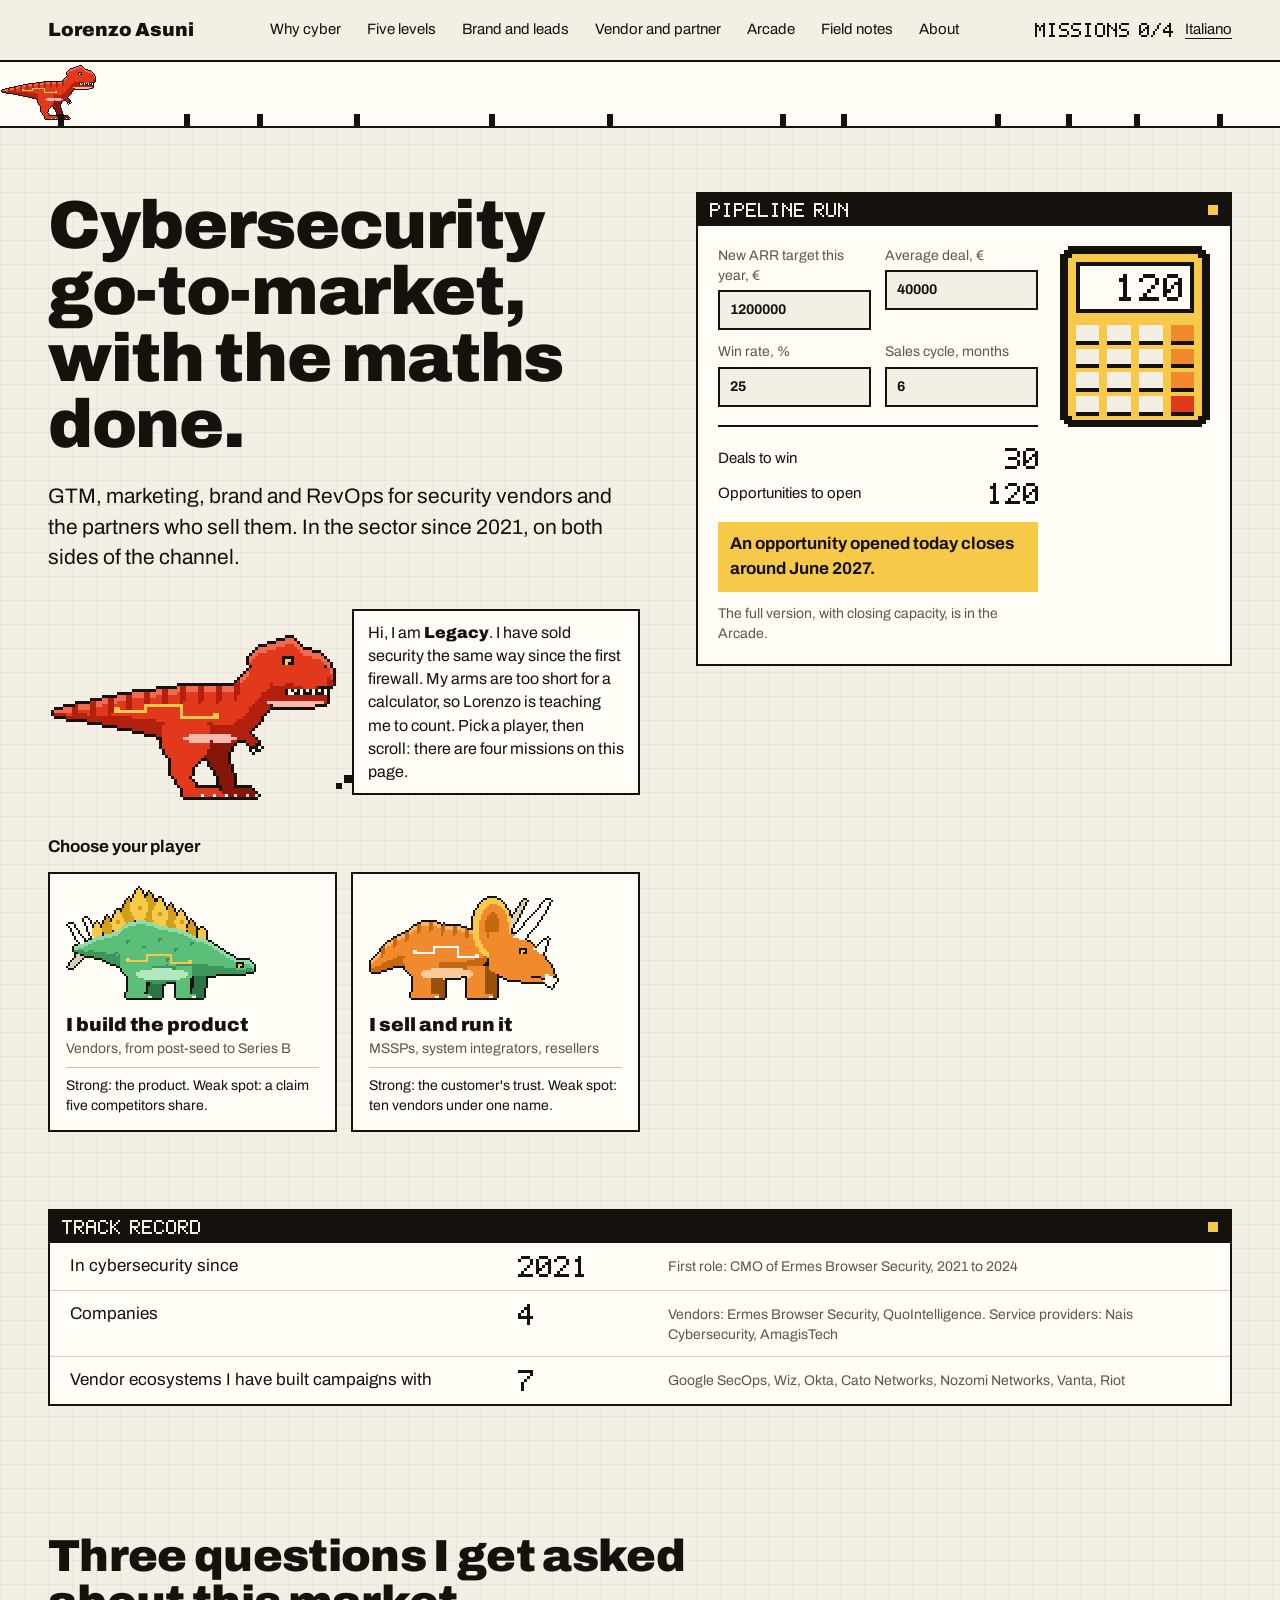
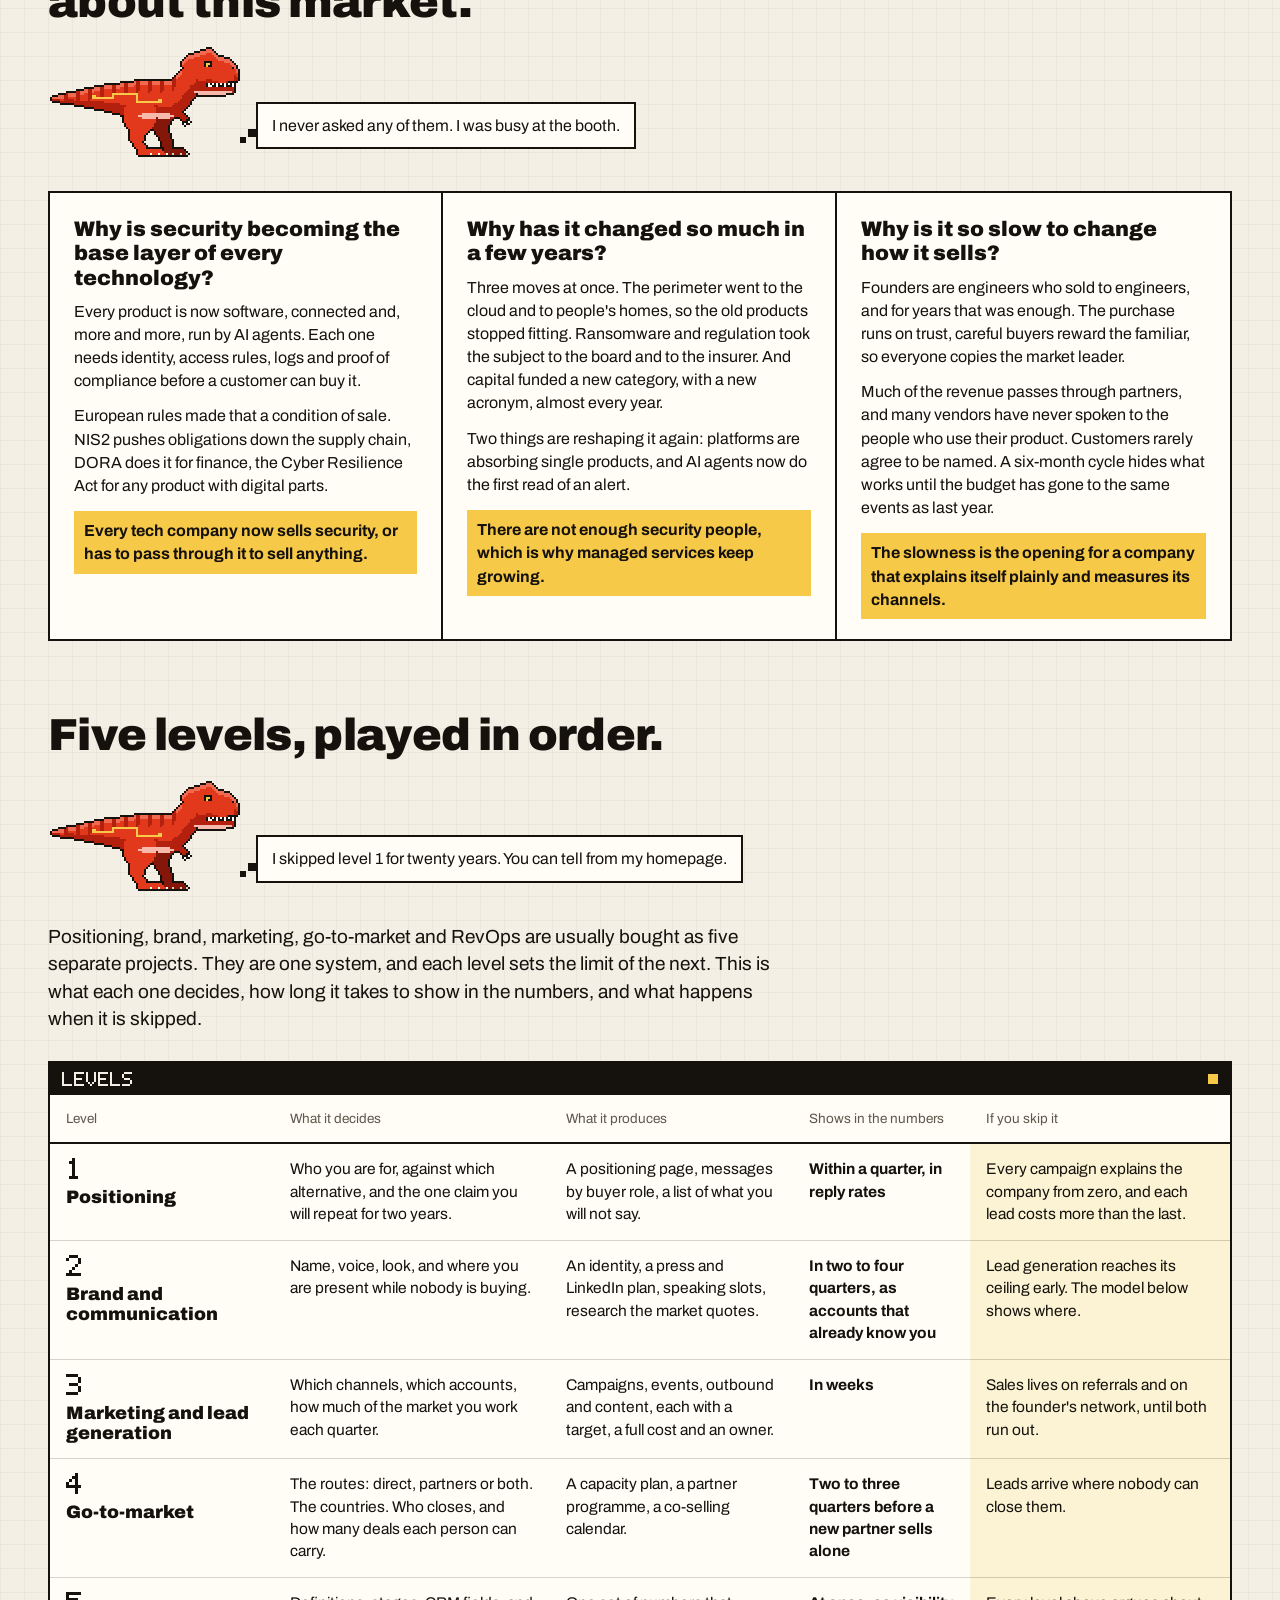
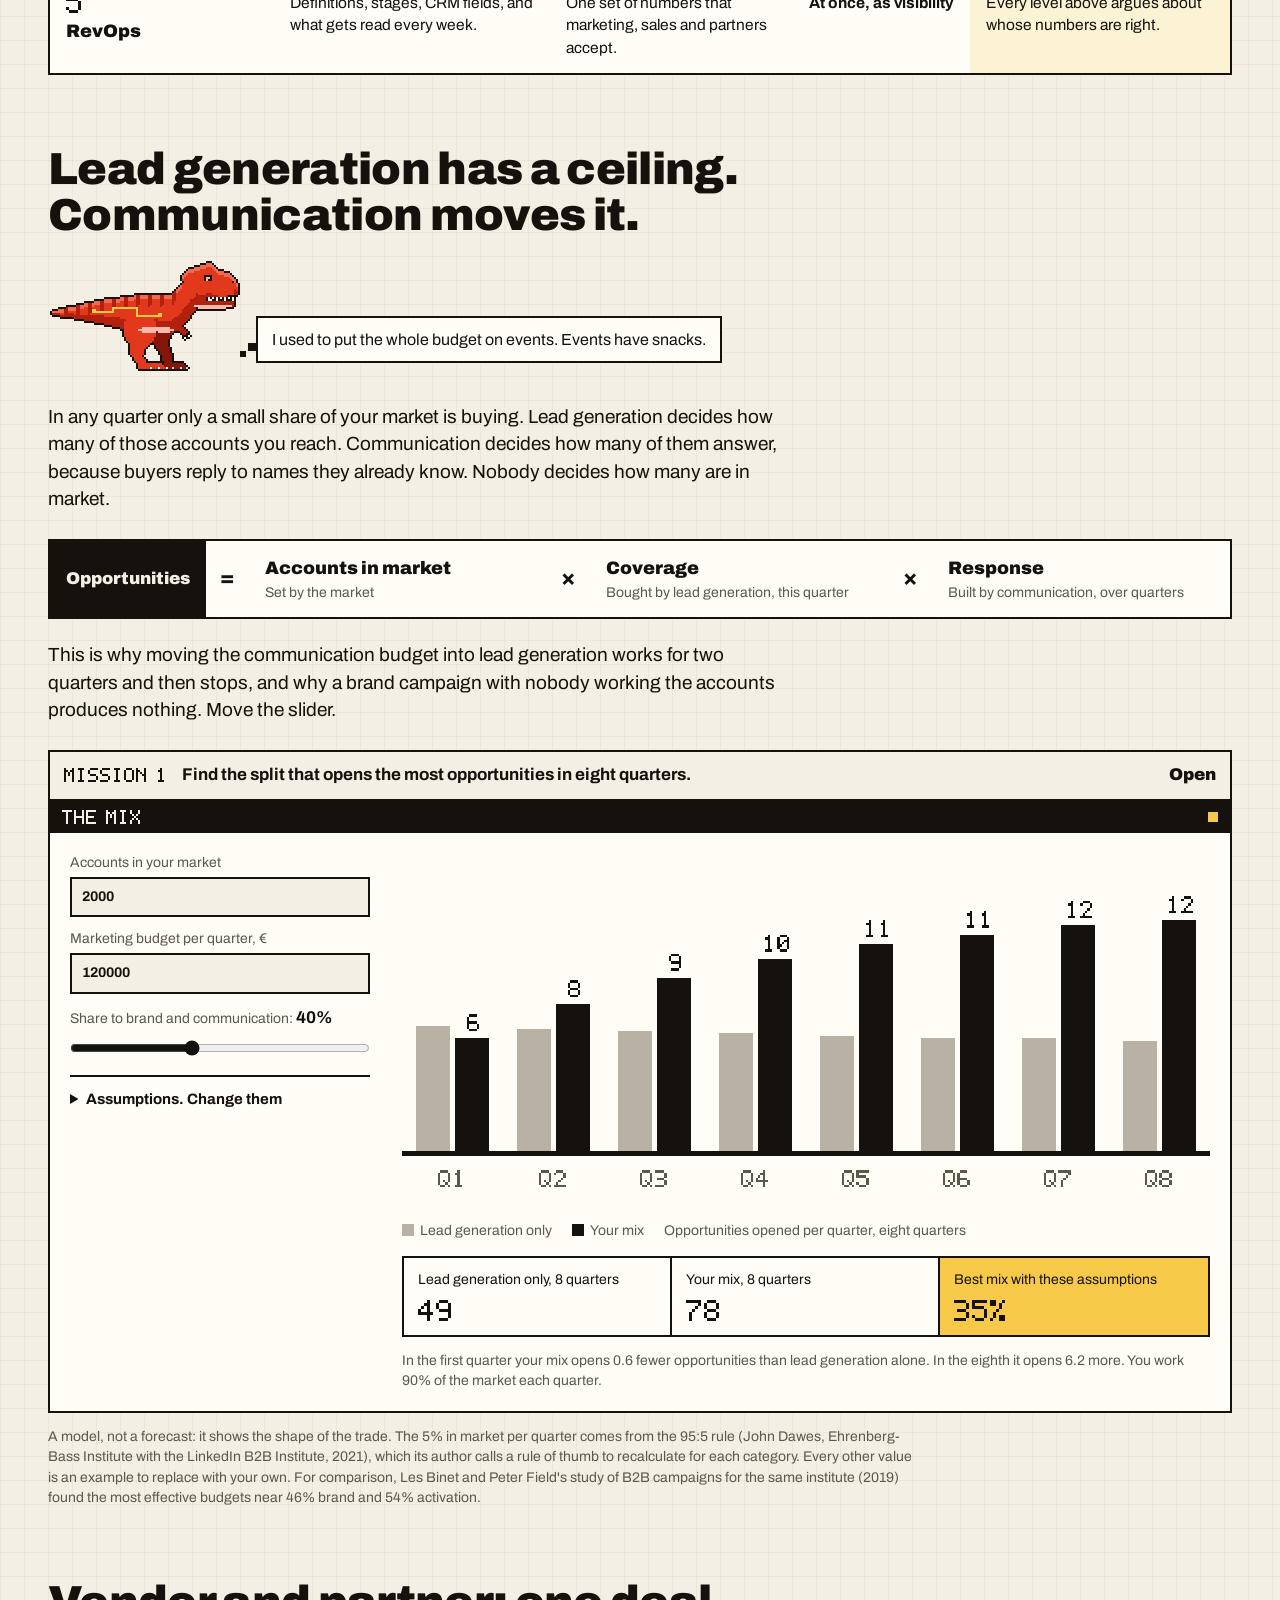
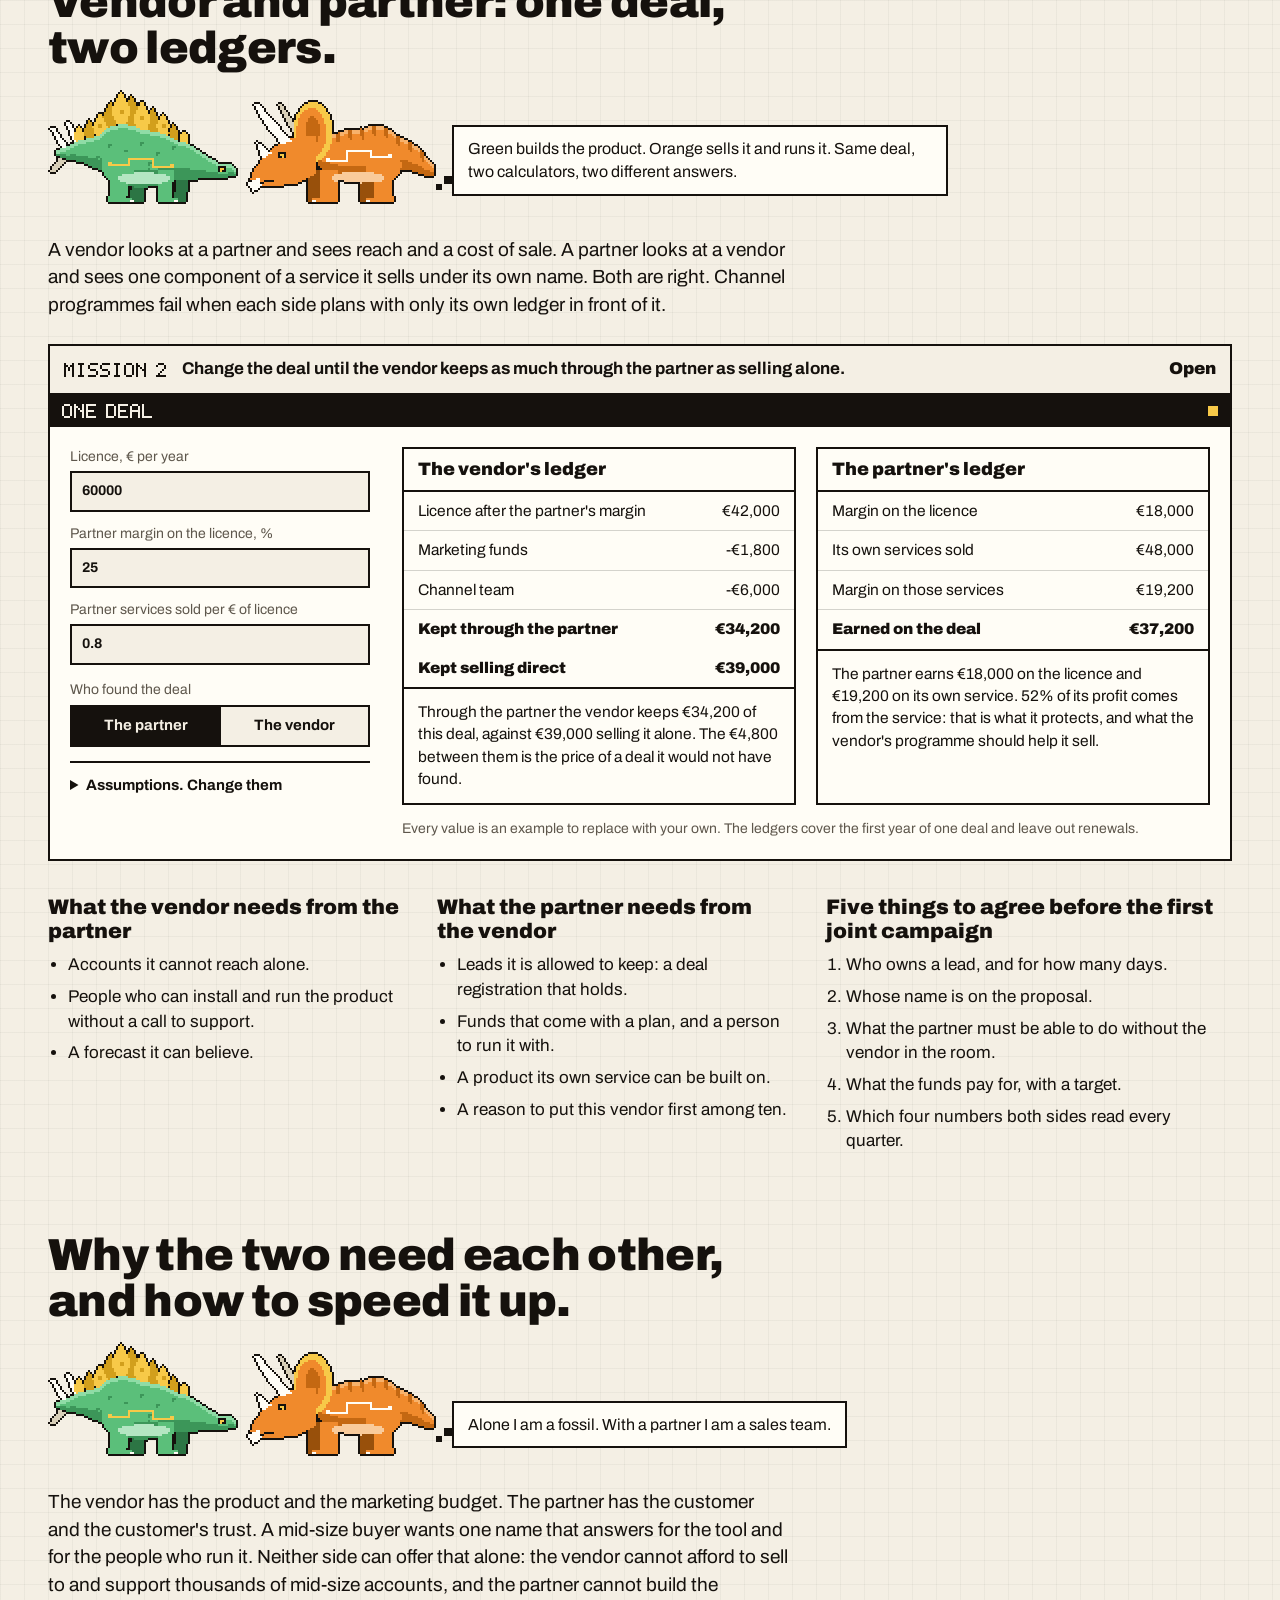
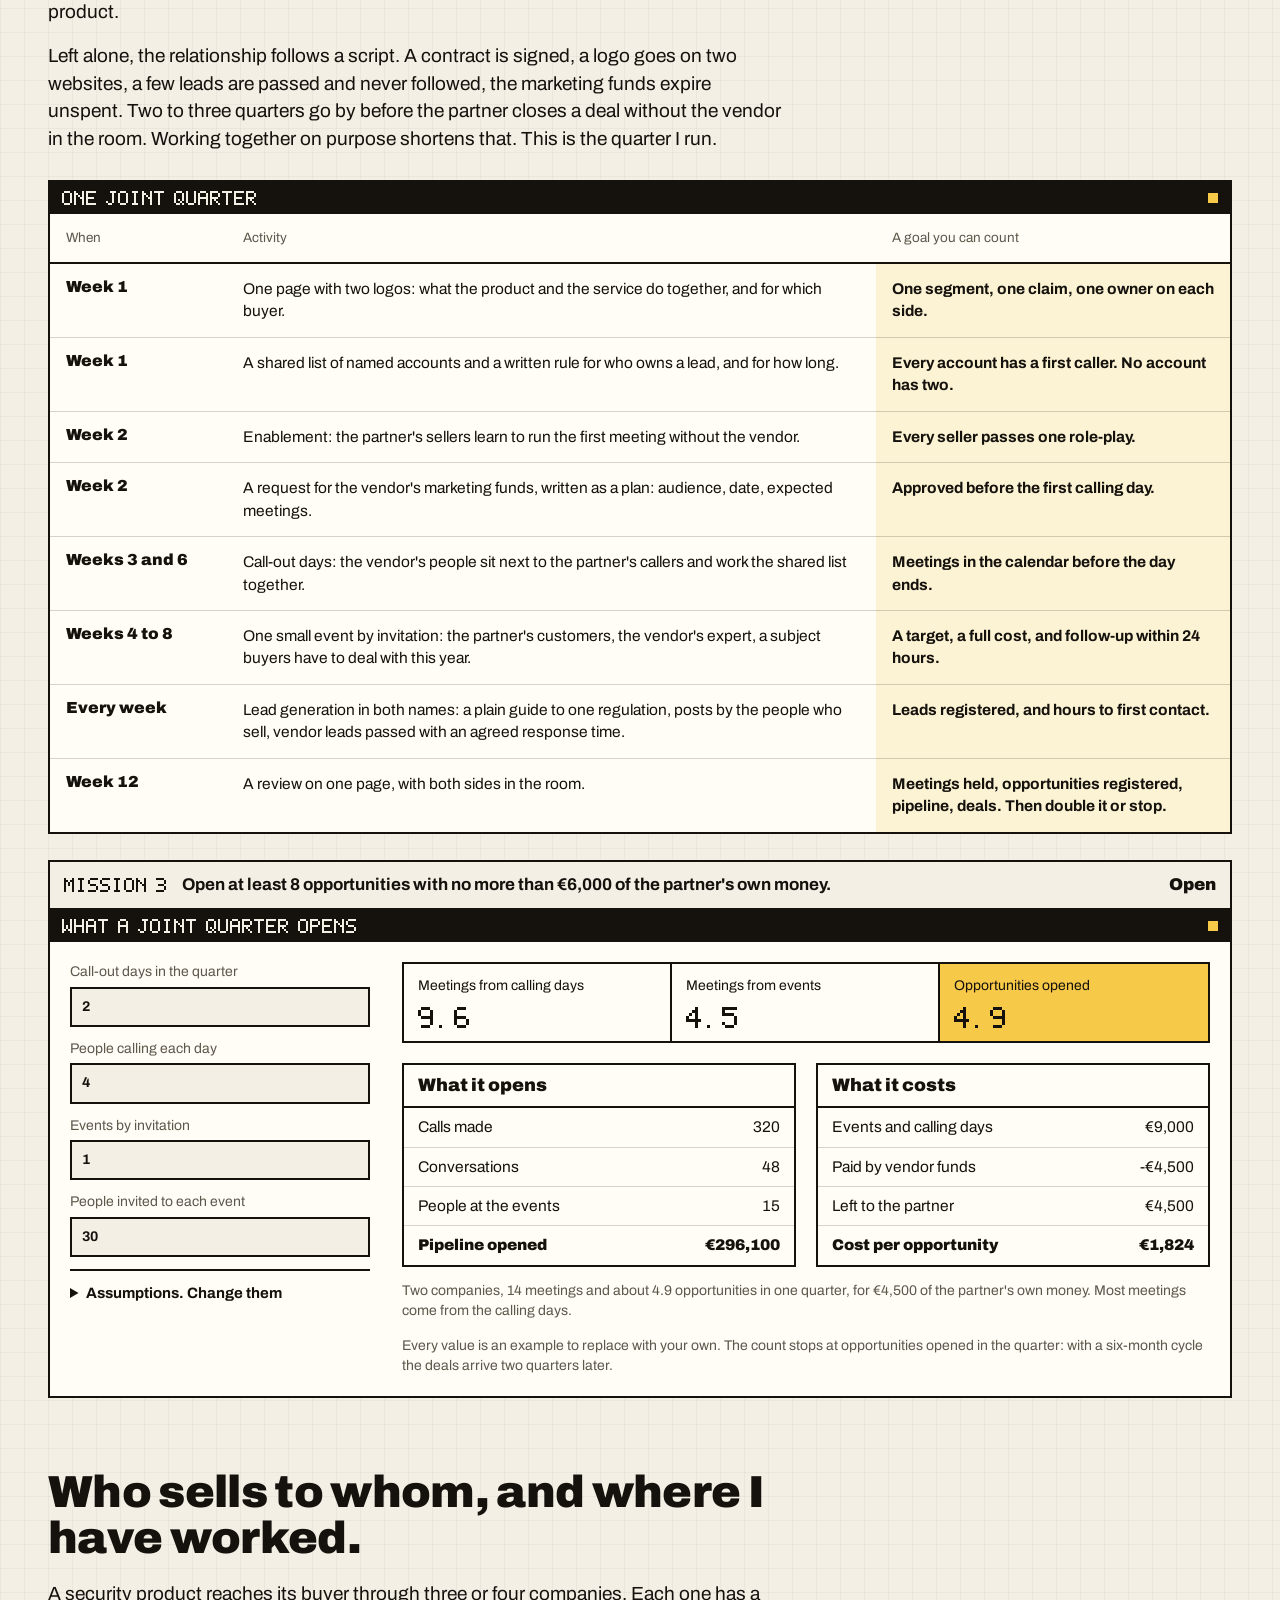
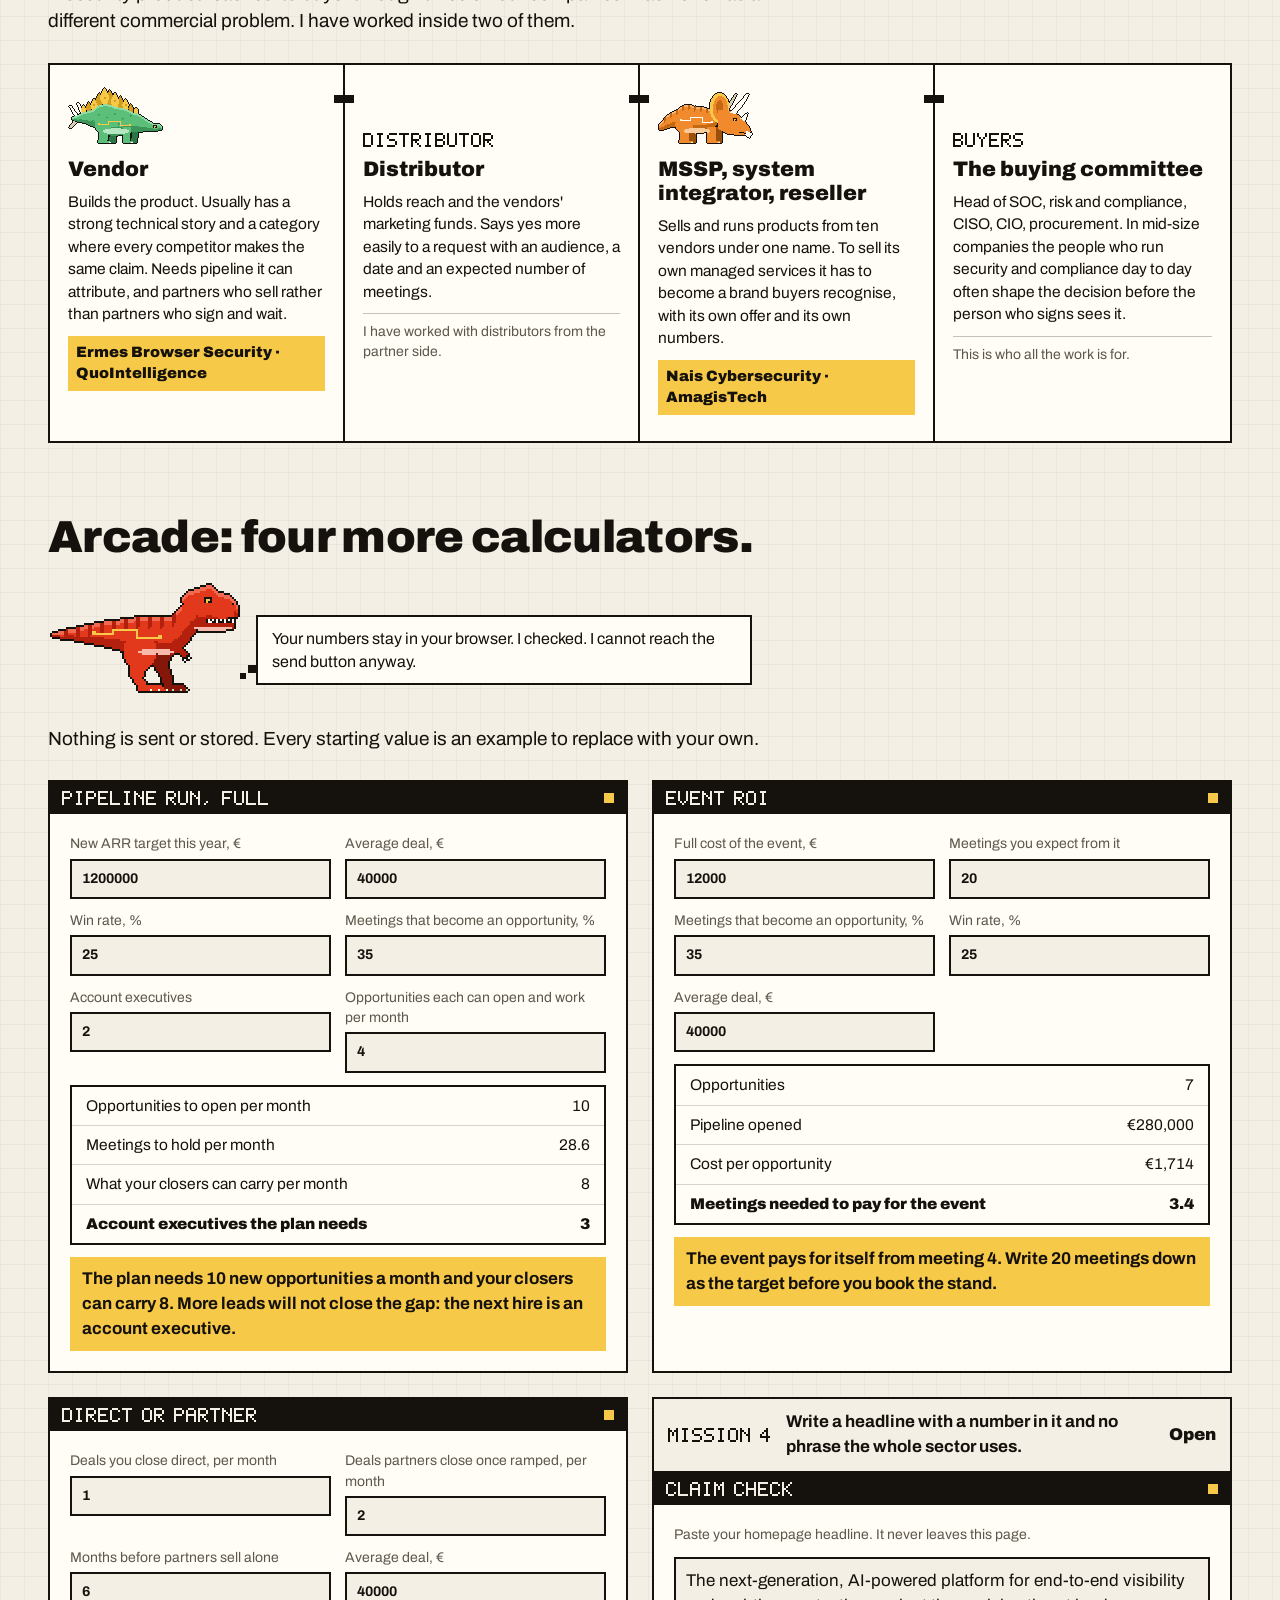
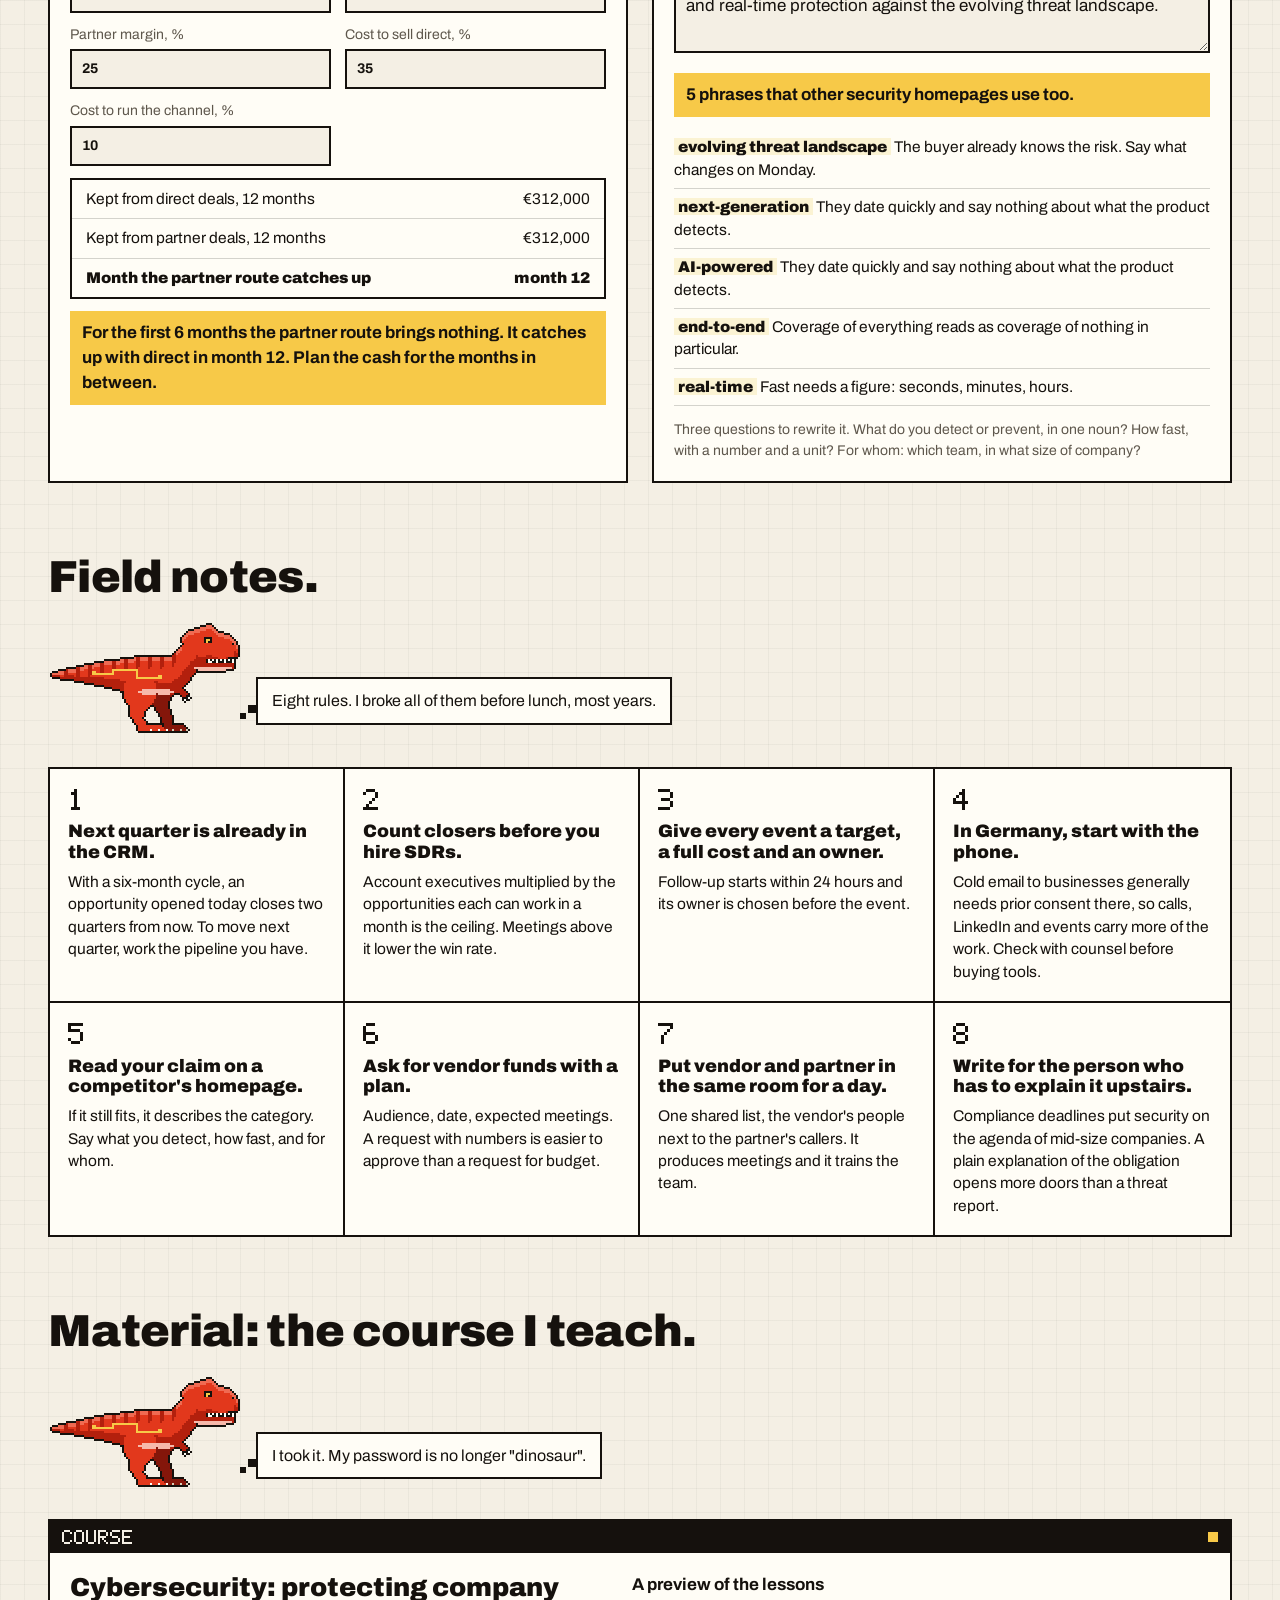
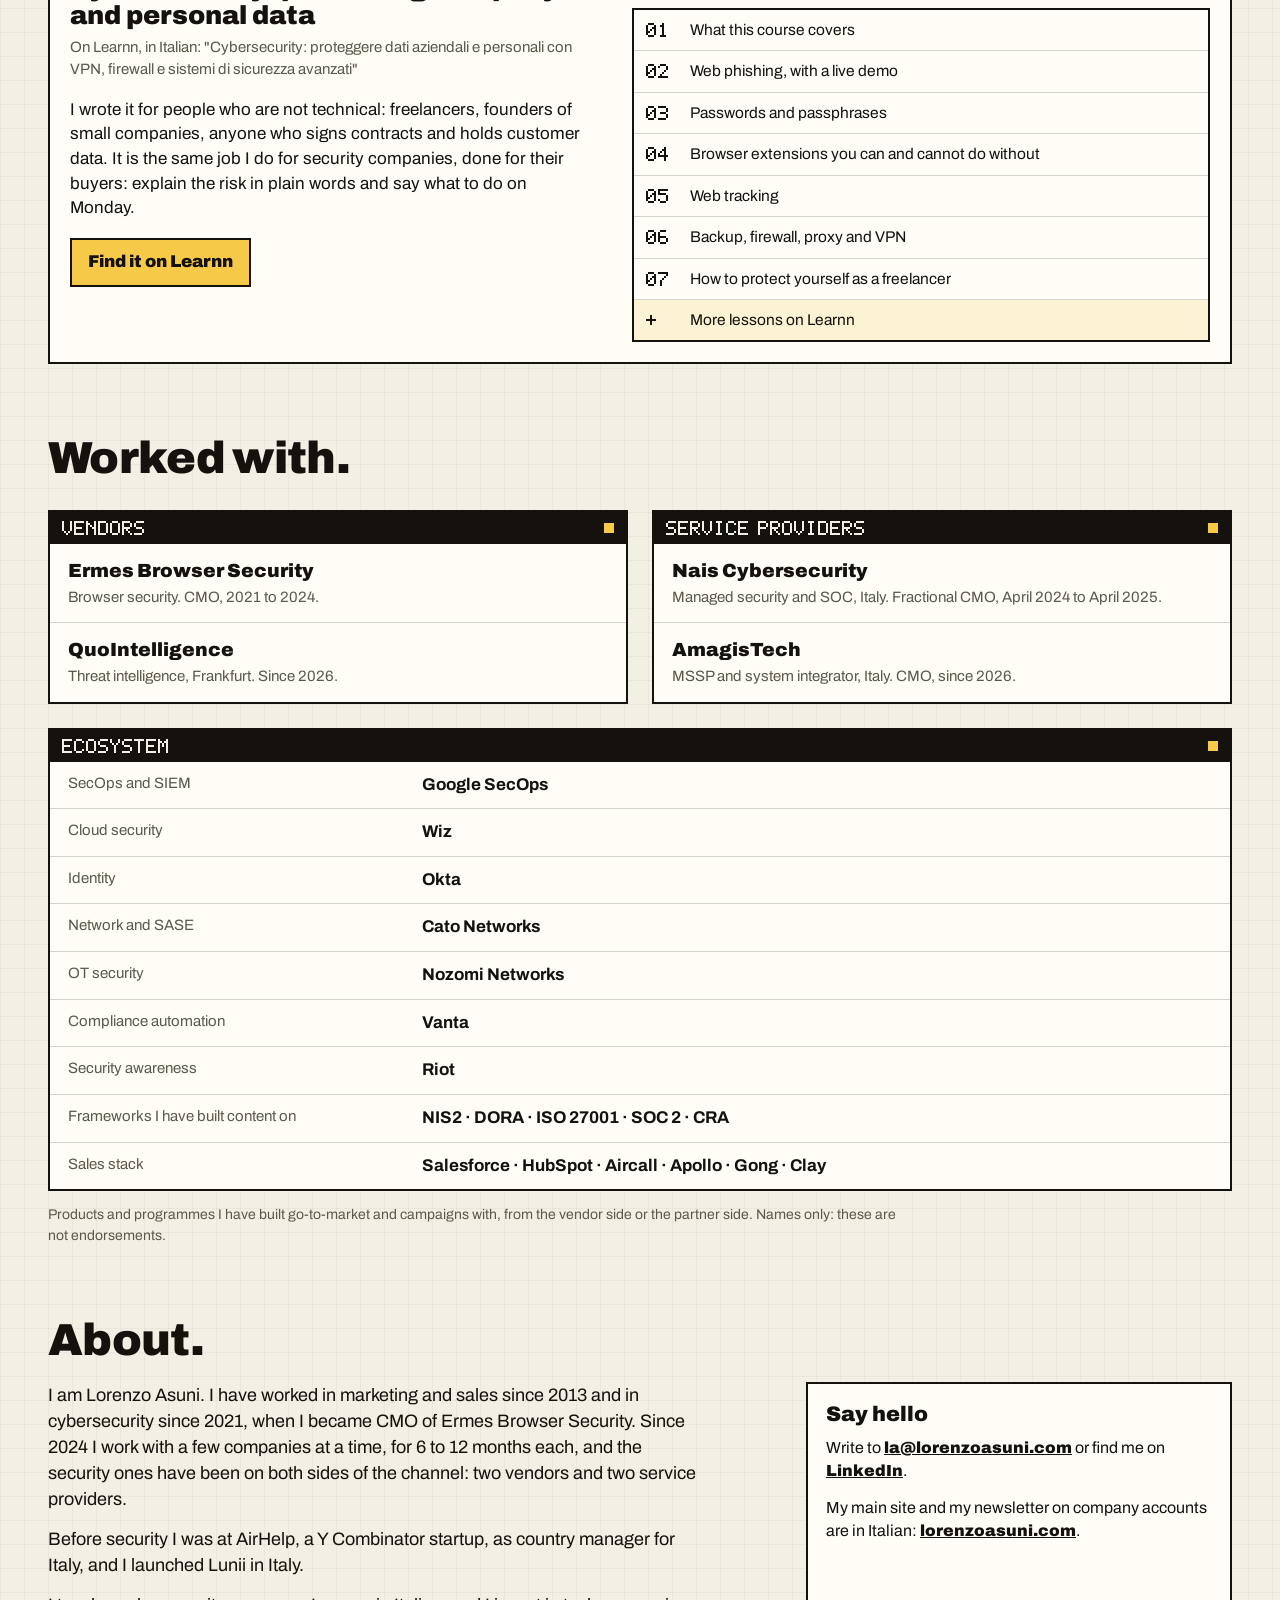
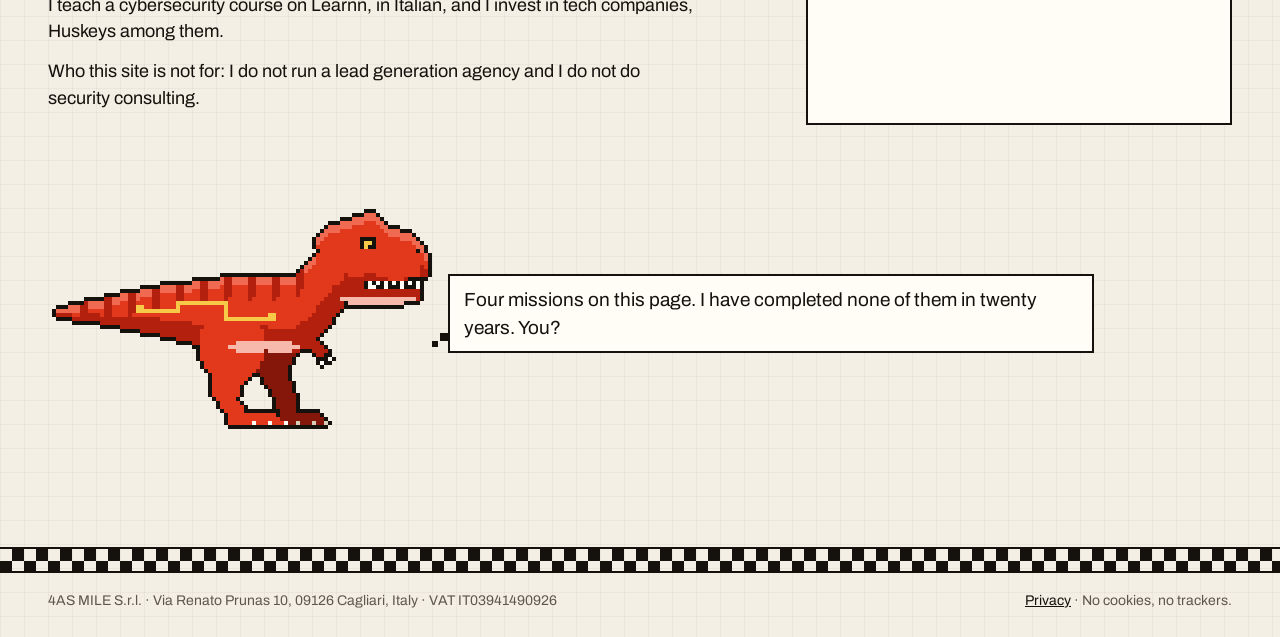
==== index.html @ 5af7b8cc "Prima pubblicazione del sito cyber (cyber.lorenzoasuni.com) Co-Authored-By: Claude Fable 5.2 <norepl" ====
<!doctype html>
<html lang="en">
<head>
<meta charset="utf-8">
<meta name="viewport" content="width=device-width, initial-scale=1">
<title>Lorenzo Asuni. Cybersecurity go-to-market, with the maths done</title>
<link rel="canonical" href="https://cyber.lorenzoasuni.com/">
<meta property="og:type" content="website">
<meta property="og:url" content="https://cyber.lorenzoasuni.com/">
<meta property="og:title" content="Lorenzo Asuni. Cybersecurity go-to-market, with the maths done">
<meta property="og:description" content="GTM, marketing, brand and RevOps for security vendors, MSSPs and system integrators. Seven calculators, four missions and a dinosaur who is learning to count.">
<meta name="description" content="GTM, marketing, brand and RevOps for security vendors, MSSPs and system integrators. Four calculators and field notes from both sides of the channel.">
<style>
@font-face { font-family: 'Archivo'; src: url('fonts/archivo-v25-latin-regular.woff2') format('woff2'); font-weight: 400; font-display: swap; }
@font-face { font-family: 'Archivo'; src: url('fonts/archivo-v25-latin-700.woff2') format('woff2'); font-weight: 700; font-display: swap; }
@font-face { font-family: 'Archivo'; src: url('fonts/archivo-v25-latin-900.woff2') format('woff2'); font-weight: 900; font-display: swap; }

:root {
  --carta: #F4EFE4; --carta-chiara: #FFFDF6; --ink: #15110D; --giallo: #F7C948;
  --rosso: #E2381C; --arancio: #F08A2C; --nota: #5E574C; --filo: 2px solid var(--ink);
}
* { box-sizing: border-box; }
html { -webkit-text-size-adjust: 100%; }
body { margin: 0; background: var(--carta) linear-gradient(rgba(21,17,13,.04) 1px, transparent 1px) 0 0 / 24px 24px; background-image: linear-gradient(rgba(21,17,13,.04) 1px, transparent 1px), linear-gradient(90deg, rgba(21,17,13,.04) 1px, transparent 1px); background-size: 24px 24px; background-color: var(--carta); color: var(--ink); font-family: 'Archivo', 'Helvetica Neue', Arial, sans-serif; font-size: 17px; line-height: 1.45; }
a { color: inherit; }
a:focus-visible, button:focus-visible, input:focus-visible { outline: 3px solid var(--rosso); outline-offset: 2px; }
.sr { position: absolute; width: 1px; height: 1px; overflow: hidden; clip: rect(0 0 0 0); white-space: nowrap; }
.px { display: inline-block; line-height: 0; vertical-align: middle; }
.px svg { display: block; }

.testata { display: flex; align-items: center; justify-content: space-between; gap: 24px; padding: 16px 48px; border-bottom: var(--filo); }
.testata .nome { font-weight: 900; font-size: 19px; text-decoration: none; }
.testata nav { display: flex; gap: 26px; flex-wrap: wrap; }
.testata nav a { text-decoration: none; font-size: 15px; }
.testata nav a:hover { text-decoration: underline; text-underline-offset: 4px; }
.testata .lingua { font-size: 15px; text-underline-offset: 4px; }

.start { display: grid; grid-template-columns: minmax(0, 1.05fr) minmax(0, .95fr); gap: 56px; align-items: start; padding: 64px 48px 40px; max-width: 1320px; margin: 0 auto; }
h1 { font-weight: 900; font-size: clamp(40px, 5.3vw, 76px); line-height: .98; letter-spacing: -.02em; margin: 0 0 24px; }
.riga { font-size: 21px; max-width: 30em; margin: 0 0 36px; }

.lato { border: 0; padding: 0; margin: 0; }
.lato legend { font-weight: 700; padding: 0; margin-bottom: 12px; }
.lato .scelte { display: grid; grid-template-columns: 1fr 1fr; gap: 14px; }
.lato button { display: grid; grid-template-columns: 48px 1fr; gap: 14px; align-items: center; text-align: left; font: inherit; color: inherit; background: var(--carta-chiara); border: var(--filo); padding: 14px 16px; cursor: pointer; }
.lato button:hover { background: #FBF3D3; }
.lato button[aria-pressed="true"] { background: var(--giallo); }
.lato button strong { display: block; font-weight: 900; font-size: 19px; line-height: 1.15; }
.lato button small { display: block; font-size: 14px; color: var(--nota); margin-top: 3px; }
.lato button small.scheda { color: var(--ink); margin-top: 8px; padding-top: 8px; border-top: 1px solid rgba(21,17,13,.25); }
.lato button[aria-pressed="true"] small { color: var(--ink); }
.conferma { min-height: 1.5em; margin: 14px 0 0; font-size: 15px; }

.finestra { border: var(--filo); background: var(--carta-chiara); }
.finestra > header { display: flex; align-items: center; justify-content: space-between; background: var(--ink); color: var(--carta); padding: 9px 12px; }
.finestra > header i { width: 10px; height: 10px; background: var(--giallo); display: block; }
.finestra .corpo { padding: 20px; }

.pipeline .corpo { display: grid; grid-template-columns: minmax(0, 1fr) 150px; gap: 22px; align-items: start; }
.campi { display: grid; grid-template-columns: 1fr 1fr; gap: 12px 14px; }
.campi label { display: block; font-size: 14px; color: var(--nota); }
.campi input { width: 100%; margin-top: 4px; font: inherit; font-weight: 700; color: var(--ink); background: var(--carta); border: var(--filo); border-radius: 0; padding: 8px 10px; }
.esiti { margin: 18px 0 0; padding: 14px 0 0; border-top: var(--filo); }
.esiti div { display: flex; align-items: baseline; justify-content: space-between; gap: 12px; padding: 5px 0; }
.esiti dt { font-size: 15px; }
.esiti dd { margin: 0; }
.chiusura { margin: 12px 0 0; padding: 10px 12px; background: var(--giallo); font-weight: 700; }
.rimando { margin: 12px 0 0; font-size: 14px; color: var(--nota); }
.calcolatrice svg { width: 150px; height: auto; display: block; }

.fascia { padding: 0 48px 56px; max-width: 1320px; margin: 0 auto; }
.tabellone table { width: 100%; border-collapse: collapse; }
.tabellone th, .tabellone td { text-align: left; padding: 11px 20px; border-bottom: 1px solid rgba(21,17,13,.18); vertical-align: baseline; }
.tabellone tr:last-child th, .tabellone tr:last-child td { border-bottom: 0; }
.tabellone th { font-weight: 400; width: 38%; }
.tabellone td.valore { width: 150px; white-space: nowrap; }
.tabellone td.nota { font-size: 14px; color: var(--nota); }

.scacchi { height: 24px; background: conic-gradient(var(--ink) 25%, transparent 0 50%, var(--ink) 0 75%, transparent 0) 0 0 / 24px 24px; border-top: var(--filo); }

.blocco { max-width: 1320px; margin: 0 auto; padding: 72px 48px 0; }
.blocco h2 { font-weight: 900; font-size: clamp(30px, 3.5vw, 50px); line-height: 1.02; letter-spacing: -.015em; margin: 0 0 18px; max-width: 17em; }
.blocco h3 { font-weight: 900; font-size: 21px; line-height: 1.15; margin: 0 0 10px; }
.intro { font-size: 19px; max-width: 39em; margin: 0 0 16px; }
.domande { display: grid; grid-template-columns: repeat(3, minmax(0, 1fr)); gap: 0; border: var(--filo); background: var(--carta-chiara); margin-top: 28px; }
.domande article { padding: 24px 24px 20px; border-right: var(--filo); }
.domande article:last-child { border-right: 0; }
.domande p { margin: 0 0 12px; font-size: 16px; }
.domande p.punto { font-weight: 700; background: var(--giallo); padding: 8px 10px; margin: 14px 0 0; }

.livelli { margin-top: 28px; }
.livelli table { width: 100%; border-collapse: collapse; font-size: 15.5px; }
.livelli th, .livelli td { text-align: left; vertical-align: top; padding: 14px 16px; border-bottom: 1px solid rgba(21,17,13,.18); }
.livelli thead th { font-size: 13.5px; color: var(--nota); font-weight: 400; border-bottom: var(--filo); }
.livelli tbody tr:last-child th, .livelli tbody tr:last-child td { border-bottom: 0; }
.livelli tbody th { width: 19%; font-weight: 900; font-size: 18px; line-height: 1.15; }
.livelli tbody th .n { display: block; margin-bottom: 8px; }
.livelli td.dopo { width: 15%; font-weight: 700; }
.livelli td.salto { width: 22%; background: #FBF3D3; }

.formula { display: grid; grid-template-columns: auto auto 1fr auto 1fr auto 1fr; gap: 0 14px; align-items: stretch; border: var(--filo); background: var(--carta-chiara); margin: 26px 0 22px; }
.formula > div { padding: 14px 16px; }
.formula .ris { background: var(--ink); color: var(--carta); font-weight: 900; display: flex; align-items: center; }
.formula .op { display: flex; align-items: center; font-weight: 900; font-size: 22px; padding: 0; }
.formula strong { display: block; font-weight: 900; font-size: 18px; }
.formula small { display: block; font-size: 14px; color: var(--nota); margin-top: 2px; }

.modello .corpo { display: grid; grid-template-columns: minmax(0, 300px) minmax(0, 1fr); gap: 32px; align-items: start; }
.modello label { display: block; font-size: 14px; color: var(--nota); margin-bottom: 12px; }
.modello input[type=number] { width: 100%; margin-top: 4px; font: inherit; font-weight: 700; color: var(--ink); background: var(--carta); border: var(--filo); border-radius: 0; padding: 8px 10px; }
.modello input[type=range] { width: 100%; margin: 10px 0 2px; accent-color: var(--ink); }
.modello .cursore b { color: var(--ink); font-size: 17px; }
.modello details { margin-top: 6px; border-top: var(--filo); padding-top: 12px; }
.modello summary { cursor: pointer; font-weight: 700; font-size: 15px; margin-bottom: 12px; }
.modello .ipotesi { display: grid; grid-template-columns: 1fr 1fr; gap: 0 12px; }
.grafico svg { width: 100%; height: auto; display: block; }
.legenda { display: flex; gap: 20px; flex-wrap: wrap; font-size: 14px; color: var(--nota); margin: 8px 0 14px; }
.legenda i { display: inline-block; width: 12px; height: 12px; margin-right: 6px; vertical-align: -1px; }
.letture { margin: 0; display: grid; grid-template-columns: repeat(3, minmax(0, 1fr)); gap: 0; border: var(--filo); }
.letture div { padding: 12px 14px; border-right: var(--filo); }
.letture div:last-child { border-right: 0; background: var(--giallo); }
.letture dt { font-size: 14px; }
.letture dd { margin: 8px 0 0; }
.fonte { font-size: 14px; color: var(--nota); max-width: 62em; margin: 14px 0 0; }

.chi { display: flex; gap: 0; margin: 4px 0 14px; }
.chi button { flex: 1; font: inherit; font-weight: 700; font-size: 15px; color: var(--ink); background: var(--carta); border: var(--filo); padding: 8px 10px; cursor: pointer; }
.chi button + button { border-left: 0; }
.chi button[aria-pressed="true"] { background: var(--ink); color: var(--carta); }
.conti { display: grid; grid-template-columns: 1fr 1fr; gap: 20px; }
.conto { border: var(--filo); }
.conto h3 { margin: 0; padding: 10px 14px; border-bottom: var(--filo); font-size: 18px; }
body[data-lato="vendor"] .conto.vendor h3, body[data-lato="partner"] .conto.partner h3 { background: var(--giallo); }
.conto dl { margin: 0; }
.conto dl div { display: flex; justify-content: space-between; gap: 12px; padding: 8px 14px; border-bottom: 1px solid rgba(21,17,13,.18); font-size: 15.5px; }
.conto dl div.tot { font-weight: 900; border-bottom: 0; }
.conto dd { margin: 0; font-variant-numeric: tabular-nums; white-space: nowrap; }
.conto p { margin: 0; padding: 12px 14px; border-top: var(--filo); font-size: 15.5px; }
.patti { display: grid; grid-template-columns: 1fr 1fr 1.15fr; gap: 36px; margin-top: 34px; }
.patti ul, .patti ol { margin: 0; padding-left: 20px; }
.patti li { margin-bottom: 7px; }
.piano tbody th { width: 15%; font-size: 16px; }
.piano td.obiettivo { width: 30%; background: #FBF3D3; font-weight: 700; }
.spinta { margin-top: 44px; }
.coda { height: 72px; }

.alto { position: sticky; top: 0; z-index: 10; background: var(--carta); }
.pista { position: relative; height: 66px; border-bottom: var(--filo); background: var(--carta-chiara); overflow: hidden; }
.pista .tacca { position: absolute; bottom: 0; width: 6px; height: 12px; background: var(--ink); }
.pista .tacca.passata { background: var(--giallo); outline: 2px solid var(--ink); outline-offset: -2px; }
.pista .corridore { position: absolute; bottom: 3px; left: 0; line-height: 0; }
.hud { display: flex; align-items: center; gap: 12px; }
main section { scroll-margin-top: 120px; }
.sprite { display: inline-block; line-height: 0; flex: none; }
.sprite.specchio svg { transform: scaleX(-1); }
.guida { display: flex; align-items: flex-end; gap: 16px; margin: 4px 0 26px; }
.guida .sprite svg, .lato .sprite svg { max-width: 100%; height: auto; }
.guida .coppia { display: flex; align-items: flex-end; gap: 4px; }
.fumetto { position: relative; border: var(--filo); background: var(--carta-chiara); padding: 10px 14px; font-size: 16px; max-width: 31em; margin-bottom: 14px; }
.fumetto::before { content: ''; position: absolute; left: -10px; bottom: 10px; width: 8px; height: 8px; background: var(--ink); }
.fumetto::after { content: ''; position: absolute; left: -18px; bottom: 4px; width: 6px; height: 6px; background: var(--ink); }
.fumetto b { font-weight: 900; }
.missione { display: grid; grid-template-columns: auto 1fr auto; gap: 16px; align-items: center; border: var(--filo); border-bottom: 0; background: var(--carta); padding: 11px 14px; margin-top: 26px; }
.missione + .finestra { margin-top: 0; }
.missione .cosa { font-weight: 700; }
.missione .esito { font-weight: 900; white-space: nowrap; }
.missione.fatta { background: var(--giallo); }
.corso .corpo { display: grid; grid-template-columns: minmax(0, 1fr) minmax(0, 1.1fr); gap: 36px; align-items: start; }
.corso h3 { font-size: 26px; line-height: 1.08; margin: 0 0 8px; }
.corso .orig { font-size: 15px; color: var(--nota); margin: 0 0 16px; }
.corso .fatti { display: grid; grid-template-columns: repeat(3, minmax(0, 1fr)); border: var(--filo); margin: 0 0 16px; }
.corso .fatti div { padding: 10px 12px; border-right: var(--filo); }
.corso .fatti div:last-child { border-right: 0; }
.corso .fatti dt { font-size: 14px; color: var(--nota); }
.corso .fatti dd { margin: 6px 0 0; font-weight: 900; }
.corso ol { margin: 0; padding: 0; list-style: none; border: var(--filo); }
.corso ol li { display: grid; grid-template-columns: 44px 1fr; align-items: center; padding: 9px 12px; border-bottom: 1px solid rgba(21,17,13,.18); font-size: 15.5px; }
.corso ol li:last-child { border-bottom: 0; background: #FBF3D3; }
.corso .apri { display: inline-block; font-weight: 900; color: var(--ink); background: var(--giallo); border: var(--filo); padding: 10px 16px; text-decoration: none; }
.finale { padding-bottom: 8px; }
.finale .guida { align-items: center; }
.finale .fumetto { font-size: 19px; max-width: 34em; }
.lato button { grid-template-columns: minmax(0, 1fr); gap: 8px; justify-items: start; padding: 12px 16px 14px; }

.mappa { display: grid; grid-template-columns: repeat(4, minmax(0, 1fr)); gap: 0; margin-top: 28px; border: var(--filo); background: var(--carta-chiara); }
.mappa article { position: relative; padding: 18px 18px 16px; border-right: var(--filo); }
.mappa article:last-child { border-right: 0; }
.mappa article:not(:last-child)::after { content: ''; position: absolute; right: -11px; top: 30px; width: 20px; height: 8px; background: var(--ink); z-index: 1; }
.mappa .fig { height: 64px; display: flex; align-items: flex-end; margin-bottom: 10px; }
.mappa p { margin: 0 0 10px; font-size: 15.5px; }
.mappa .segno { font-weight: 900; background: var(--giallo); padding: 6px 8px; font-size: 15px; }
.mappa .vuoto { font-size: 14px; color: var(--nota); border-top: 1px solid rgba(21,17,13,.25); padding-top: 8px; }
.arcade { display: grid; grid-template-columns: repeat(2, minmax(0, 1fr)); gap: 24px; margin-top: 28px; }
.arcade .finestra .corpo { display: block; }
.arcade .campi2 { display: grid; grid-template-columns: 1fr 1fr; gap: 0 14px; }
.arcade .esiti { margin-top: 6px; }
.arcade .esiti dd { font-weight: 900; font-variant-numeric: tabular-nums; }
.arcade p.dice { margin: 12px 0 0; padding: 10px 12px; background: var(--giallo); font-weight: 700; }
.arcade textarea { width: 100%; min-height: 96px; font: inherit; color: var(--ink); background: var(--carta); border: var(--filo); border-radius: 0; padding: 10px; resize: vertical; }
.arcade .trovate { margin: 12px 0 0; padding: 0; list-style: none; }
.arcade .trovate li { padding: 7px 0; border-bottom: 1px solid rgba(21,17,13,.18); font-size: 15.5px; }
.arcade .trovate b { font-weight: 900; background: #FBF3D3; padding: 0 4px; }
.arcade .larga { grid-column: 1 / -1; }
.note { display: grid; grid-template-columns: repeat(4, minmax(0, 1fr)); gap: 0; margin-top: 28px; border: var(--filo); background: var(--carta-chiara); }
.note article { padding: 18px; border-right: var(--filo); border-bottom: var(--filo); }
.note article:nth-child(4n) { border-right: 0; }
.note article:nth-last-child(-n+4) { border-bottom: 0; }
.note h3 { font-size: 18px; margin: 10px 0 8px; }
.note p { margin: 0; font-size: 15.5px; }
.con { display: grid; grid-template-columns: 1fr 1fr; gap: 24px; margin-top: 28px; }
.con .finestra .corpo { padding: 0; }
.con ul { list-style: none; margin: 0; padding: 0; }
.con li { padding: 13px 18px; border-bottom: 1px solid rgba(21,17,13,.18); }
.con li:last-child { border-bottom: 0; }
.con li strong { display: block; font-weight: 900; font-size: 19px; }
.con li span { font-size: 15px; color: var(--nota); }
.con .capo { display: flex; align-items: flex-end; gap: 14px; padding: 12px 18px 10px; border-bottom: var(--filo); font-weight: 900; }
.eco { margin-top: 24px; }
.eco table { width: 100%; border-collapse: collapse; }
.eco th, .eco td { text-align: left; padding: 11px 18px; border-bottom: 1px solid rgba(21,17,13,.18); vertical-align: top; }
.eco tr:last-child th, .eco tr:last-child td { border-bottom: 0; }
.eco th { width: 30%; font-weight: 400; color: var(--nota); font-size: 15px; }
.eco td { font-weight: 700; }
.chi-sono { display: grid; grid-template-columns: minmax(0, 1.25fr) minmax(0, .75fr); gap: 48px; margin-top: 8px; }
.chi-sono p { margin: 0 0 14px; font-size: 18px; max-width: 36em; }
.chi-sono .ciao { border: var(--filo); background: var(--carta-chiara); padding: 18px; }
.chi-sono .ciao p { font-size: 16px; }
.chi-sono .ciao a { font-weight: 900; }
.piede { border-top: var(--filo); padding: 18px 48px 26px; font-size: 14px; color: var(--nota); display: flex; gap: 8px 24px; flex-wrap: wrap; justify-content: space-between; }
.piede a { color: var(--ink); }

@media (max-width: 900px) {
  .testata { padding: 14px 20px; }
  .testata nav { display: none; }
  .start { grid-template-columns: minmax(0, 1fr); gap: 36px; padding: 36px 20px 28px; }
  .riga { font-size: 18px; margin-bottom: 28px; }
  .fascia { padding: 0 20px 40px; }
  .blocco { padding: 52px 20px 0; }
  .missione { grid-template-columns: minmax(0, 1fr); gap: 6px; }
  .mappa, .arcade, .con, .chi-sono { grid-template-columns: minmax(0, 1fr); }
  .mappa article { border-right: 0; border-bottom: var(--filo); }
  .mappa article:last-child { border-bottom: 0; }
  .mappa article:not(:last-child)::after { right: auto; left: 30px; top: auto; bottom: -11px; width: 8px; height: 20px; }
  .note { grid-template-columns: repeat(2, minmax(0, 1fr)); }
  .note article, .note article:nth-child(4n), .note article:nth-last-child(-n+4) { border-right: var(--filo); border-bottom: var(--filo); }
  .note article:nth-child(2n) { border-right: 0; }
  .note article:nth-last-child(-n+2) { border-bottom: 0; }
  .piede { padding: 16px 20px 24px; }
  .corso .corpo { grid-template-columns: minmax(0, 1fr); }
  .guida { flex-wrap: wrap; align-items: flex-end; }
  .fumetto::before, .fumetto::after { display: none; }
  .guida .coppia .sprite { width: 45%; }
  .finale .guida .sprite { width: 60%; }
  .domande { grid-template-columns: minmax(0, 1fr); }
  .domande article { border-right: 0; border-bottom: var(--filo); }
  .domande article:last-child { border-bottom: 0; }
  .modello .corpo { grid-template-columns: minmax(0, 1fr); }
  .patti { grid-template-columns: minmax(0, 1fr); gap: 26px; }
  .formula { grid-template-columns: minmax(0, 1fr); }
  .formula .op { padding: 0 16px; }
  .livelli table, .livelli tbody, .livelli tr, .livelli th, .livelli td { display: block; width: auto; }
  .livelli thead { display: none; }
  .livelli tbody tr { border-bottom: var(--filo); padding: 8px 0; }
  .livelli tbody tr:last-child { border-bottom: 0; }
  .livelli th, .livelli td, .livelli td.dopo, .livelli td.salto, .livelli tbody th { width: auto; border: 0; padding: 6px 16px; }
  .livelli td::before { content: attr(data-t); display: block; font-size: 13.5px; color: var(--nota); font-weight: 400; }
}
@media (max-width: 560px) {
  .lato .scelte { grid-template-columns: 1fr; }
  .pipeline .corpo { grid-template-columns: minmax(0, 1fr); }
  .calcolatrice { order: -1; }
  .calcolatrice svg { width: 112px; }
  .tabellone table, .tabellone tbody, .tabellone tr, .tabellone th, .tabellone td { display: block; width: auto; }
  .tabellone tr { padding: 12px 16px; border-bottom: 1px solid rgba(21,17,13,.18); }
  .tabellone tr:last-child { border-bottom: 0; }
  .tabellone th, .tabellone td { padding: 2px 0; border: 0; }
  .tabellone td.valore { width: auto; }
  .conti { grid-template-columns: minmax(0, 1fr); }
  .note { grid-template-columns: minmax(0, 1fr); }
  .note article, .note article:nth-child(2n), .note article:nth-last-child(-n+2) { border-right: 0; border-bottom: var(--filo); }
  .note article:last-child { border-bottom: 0; }
  .arcade .campi2 { grid-template-columns: minmax(0, 1fr); }
  .letture { grid-template-columns: minmax(0, 1fr); }
  .letture div { border-right: 0; border-bottom: var(--filo); }
  .letture div:last-child { border-bottom: 0; }
  .modello .ipotesi { grid-template-columns: minmax(0, 1fr); }
}
</style>
</head>
<body>

<div class="alto">
<header class="testata">
  <a class="nome" href="#start">Lorenzo Asuni</a>
  <nav aria-label="Sections">
    <a href="#why">Why cyber</a>
    <a href="#levels">Five levels</a>
    <a href="#mix">Brand and leads</a>
    <a href="#channel">Vendor and partner</a>
    <a href="#arcade">Arcade</a>
    <a href="#notes">Field notes</a>
    <a href="#about">About</a>
  </nav>
  <div class="hud"><span class="px" id="hud-m" data-s="2"></span><a class="lingua" href="https://lorenzoasuni.com" lang="it">Italiano</a></div>
</header>
<div class="pista" aria-hidden="true"><span class="corridore sprite" data-sprite="rex" data-tinta="legacy" data-w="96"></span></div>
</div>

<main>
  <section class="start" id="start">
    <div>
      <h1>Cybersecurity go-to-market, with the maths done.</h1>
      <p class="riga">GTM, marketing, brand and RevOps for security vendors and the partners who sell them. In the sector since 2021, on both sides of the channel.</p>

      <p class="guida"><span class="sprite" data-sprite="rex" data-tinta="legacy" data-w="288" aria-hidden="true"></span><span class="fumetto">Hi, I am <b>Legacy</b>. I have sold security the same way since the first firewall. My arms are too short for a calculator, so Lorenzo is teaching me to count. Pick a player, then scroll: there are four missions on this page.</span></p>

      <fieldset class="lato">
        <legend>Choose your player</legend>
        <div class="scelte">
          <button type="button" data-lato="vendor" aria-pressed="false">
            <span class="sprite" data-sprite="stego" data-tinta="vendor" data-w="192" aria-hidden="true"></span>
            <span><strong>I build the product</strong><small>Vendors, from post-seed to Series B</small><small class="scheda">Strong: the product. Weak spot: a claim five competitors share.</small></span>
          </button>
          <button type="button" data-lato="partner" aria-pressed="false">
            <span class="sprite" data-sprite="trice" data-tinta="partner" data-w="192" aria-hidden="true"></span>
            <span><strong>I sell and run it</strong><small>MSSPs, system integrators, resellers</small><small class="scheda">Strong: the customer's trust. Weak spot: ten vendors under one name.</small></span>
          </button>
        </div>
        <p class="conferma" aria-live="polite"></p>
      </fieldset>
    </div>

    <section class="finestra pipeline" aria-labelledby="t-pipeline">
      <header><span class="px" data-t="PIPELINE RUN" data-s="2" id="t-pipeline"></span><i aria-hidden="true"></i></header>
      <div class="corpo">
        <div>
          <div class="campi">
            <label>New ARR target this year, €<input id="f-target" type="number" inputmode="numeric" min="0" step="10000" value="1200000"></label>
            <label>Average deal, €<input id="f-deal" type="number" inputmode="numeric" min="0" step="1000" value="40000"></label>
            <label>Win rate, %<input id="f-win" type="number" inputmode="numeric" min="1" max="100" step="1" value="25"></label>
            <label>Sales cycle, months<input id="f-ciclo" type="number" inputmode="numeric" min="1" max="36" step="1" value="6"></label>
          </div>
          <dl class="esiti">
            <div><dt>Deals to win</dt><dd><span class="px" id="o-deals" data-s="3"></span></dd></div>
            <div><dt>Opportunities to open</dt><dd><span class="px" id="o-opps" data-s="3"></span></dd></div>
          </dl>
          <p class="chiusura" id="o-chiusura" aria-live="polite"></p>
          <p class="rimando">The full version, with closing capacity, is in the Arcade.</p>
        </div>
        <div class="calcolatrice" id="calcolatrice" aria-hidden="true"></div>
      </div>
    </section>
  </section>

  <div class="fascia">
    <section class="finestra tabellone" aria-labelledby="t-record">
      <header><span class="px" data-t="TRACK RECORD" data-s="2" id="t-record"></span><i aria-hidden="true"></i></header>
      <table>
        <tbody>
          <tr><th scope="row">In cybersecurity since</th><td class="valore"><span class="px" data-t="2021" data-s="3"></span></td><td class="nota">First role: CMO of Ermes Browser Security, 2021 to 2024</td></tr>
          <tr><th scope="row">Companies</th><td class="valore"><span class="px" data-t="4" data-s="3"></span></td><td class="nota">Vendors: Ermes Browser Security, QuoIntelligence. Service providers: Nais Cybersecurity, AmagisTech</td></tr>
          <tr><th scope="row">Vendor ecosystems I have built campaigns with</th><td class="valore"><span class="px" data-t="7" data-s="3"></span></td><td class="nota">Google SecOps, Wiz, Okta, Cato Networks, Nozomi Networks, Vanta, Riot</td></tr>
        </tbody>
      </table>
    </section>
  </div>


  <section class="blocco" id="why">
    <h2>Three questions I get asked about this market.</h2>
    <p class="guida"><span class="sprite" data-sprite="rex" data-tinta="legacy" data-w="192" aria-hidden="true"></span><span class="fumetto">I never asked any of them. I was busy at the booth.</span></p>
    <div class="domande">
      <article>
        <h3>Why is security becoming the base layer of every technology?</h3>
        <p>Every product is now software, connected and, more and more, run by AI agents. Each one needs identity, access rules, logs and proof of compliance before a customer can buy it.</p>
        <p>European rules made that a condition of sale. NIS2 pushes obligations down the supply chain, DORA does it for finance, the Cyber Resilience Act for any product with digital parts.</p>
        <p class="punto">Every tech company now sells security, or has to pass through it to sell anything.</p>
      </article>
      <article>
        <h3>Why has it changed so much in a few years?</h3>
        <p>Three moves at once. The perimeter went to the cloud and to people's homes, so the old products stopped fitting. Ransomware and regulation took the subject to the board and to the insurer. And capital funded a new category, with a new acronym, almost every year.</p>
        <p>Two things are reshaping it again: platforms are absorbing single products, and AI agents now do the first read of an alert.</p>
        <p class="punto">There are not enough security people, which is why managed services keep growing.</p>
      </article>
      <article>
        <h3>Why is it so slow to change how it sells?</h3>
        <p>Founders are engineers who sold to engineers, and for years that was enough. The purchase runs on trust, careful buyers reward the familiar, so everyone copies the market leader.</p>
        <p>Much of the revenue passes through partners, and many vendors have never spoken to the people who use their product. Customers rarely agree to be named. A six-month cycle hides what works until the budget has gone to the same events as last year.</p>
        <p class="punto">The slowness is the opening for a company that explains itself plainly and measures its channels.</p>
      </article>
    </div>
  </section>

  <section class="blocco" id="levels">
    <h2>Five levels, played in order.</h2>
    <p class="guida"><span class="sprite" data-sprite="rex" data-tinta="legacy" data-w="192" aria-hidden="true"></span><span class="fumetto">I skipped level 1 for twenty years. You can tell from my homepage.</span></p>
    <p class="intro">Positioning, brand, marketing, go-to-market and RevOps are usually bought as five separate projects. They are one system, and each level sets the limit of the next. This is what each one decides, how long it takes to show in the numbers, and what happens when it is skipped.</p>
    <div class="finestra livelli">
      <header><span class="px" data-t="LEVELS" data-s="2"></span><i aria-hidden="true"></i></header>
      <table>
        <thead><tr><th scope="col">Level</th><th scope="col">What it decides</th><th scope="col">What it produces</th><th scope="col">Shows in the numbers</th><th scope="col">If you skip it</th></tr></thead>
        <tbody>
          <tr><th scope="row"><span class="px n" data-t="1" data-s="3"></span>Positioning</th><td data-t="What it decides">Who you are for, against which alternative, and the one claim you will repeat for two years.</td><td data-t="What it produces">A positioning page, messages by buyer role, a list of what you will not say.</td><td class="dopo" data-t="Shows in the numbers">Within a quarter, in reply rates</td><td class="salto" data-t="If you skip it">Every campaign explains the company from zero, and each lead costs more than the last.</td></tr>
          <tr><th scope="row"><span class="px n" data-t="2" data-s="3"></span>Brand and communication</th><td data-t="What it decides">Name, voice, look, and where you are present while nobody is buying.</td><td data-t="What it produces">An identity, a press and LinkedIn plan, speaking slots, research the market quotes.</td><td class="dopo" data-t="Shows in the numbers">In two to four quarters, as accounts that already know you</td><td class="salto" data-t="If you skip it">Lead generation reaches its ceiling early. The model below shows where.</td></tr>
          <tr><th scope="row"><span class="px n" data-t="3" data-s="3"></span>Marketing and lead generation</th><td data-t="What it decides">Which channels, which accounts, how much of the market you work each quarter.</td><td data-t="What it produces">Campaigns, events, outbound and content, each with a target, a full cost and an owner.</td><td class="dopo" data-t="Shows in the numbers">In weeks</td><td class="salto" data-t="If you skip it">Sales lives on referrals and on the founder's network, until both run out.</td></tr>
          <tr><th scope="row"><span class="px n" data-t="4" data-s="3"></span>Go-to-market</th><td data-t="What it decides">The routes: direct, partners or both. The countries. Who closes, and how many deals each person can carry.</td><td data-t="What it produces">A capacity plan, a partner programme, a co-selling calendar.</td><td class="dopo" data-t="Shows in the numbers">Two to three quarters before a new partner sells alone</td><td class="salto" data-t="If you skip it">Leads arrive where nobody can close them.</td></tr>
          <tr><th scope="row"><span class="px n" data-t="5" data-s="3"></span>RevOps</th><td data-t="What it decides">Definitions, stages, CRM fields, and what gets read every week.</td><td data-t="What it produces">One set of numbers that marketing, sales and partners accept.</td><td class="dopo" data-t="Shows in the numbers">At once, as visibility</td><td class="salto" data-t="If you skip it">Every level above argues about whose numbers are right.</td></tr>
        </tbody>
      </table>
    </div>
  </section>

  <section class="blocco" id="mix">
    <h2>Lead generation has a ceiling. Communication moves it.</h2>
    <p class="guida"><span class="sprite" data-sprite="rex" data-tinta="legacy" data-w="192" aria-hidden="true"></span><span class="fumetto">I used to put the whole budget on events. Events have snacks.</span></p>
    <p class="intro">In any quarter only a small share of your market is buying. Lead generation decides how many of those accounts you reach. Communication decides how many of them answer, because buyers reply to names they already know. Nobody decides how many are in market.</p>
    <div class="formula" role="group" aria-label="Opportunities equal accounts in market, times coverage, times response">
      <div class="ris">Opportunities</div>
      <div class="op" aria-hidden="true">=</div>
      <div><strong>Accounts in market</strong><small>Set by the market</small></div>
      <div class="op" aria-hidden="true">×</div>
      <div><strong>Coverage</strong><small>Bought by lead generation, this quarter</small></div>
      <div class="op" aria-hidden="true">×</div>
      <div><strong>Response</strong><small>Built by communication, over quarters</small></div>
    </div>
    <p class="intro">This is why moving the communication budget into lead generation works for two quarters and then stops, and why a brand campaign with nobody working the accounts produces nothing. Move the slider.</p>

    <div class="missione" id="mis-1"><span class="px" data-t="MISSION 1" data-s="2"></span><span class="cosa">Find the split that opens the most opportunities in eight quarters.</span><span class="esito" aria-live="polite">Open</span></div>
    <div class="finestra modello">
      <header><span class="px" data-t="THE MIX" data-s="2"></span><i aria-hidden="true"></i></header>
      <div class="corpo">
        <div>
          <label>Accounts in your market<input id="m-accounts" type="number" inputmode="numeric" min="1" step="100" value="2000"></label>
          <label>Marketing budget per quarter, €<input id="m-budget" type="number" inputmode="numeric" min="0" step="5000" value="120000"></label>
          <label class="cursore">Share to brand and communication: <b id="m-share-v">40%</b><input id="m-share" type="range" min="0" max="100" step="5" value="40"></label>
          <details>
            <summary>Assumptions. Change them</summary>
            <div class="ipotesi">
              <label>In market per quarter, %<input id="m-inmarket" type="number" min="0" max="100" step="1" value="5"></label>
              <label>Know you today, %<input id="m-aware" type="number" min="0" max="100" step="1" value="10"></label>
              <label>Response if they do not know you, %<input id="m-cold" type="number" min="0" max="100" step="1" value="5"></label>
              <label>Response if they know you, %<input id="m-known" type="number" min="0" max="100" step="1" value="20"></label>
              <label>Cost to work one account per quarter, €<input id="m-work" type="number" min="1" step="5" value="40"></label>
              <label>Cost to be remembered by one account, €<input id="m-remember" type="number" min="1" step="10" value="150"></label>
              <label>Memory lost per quarter, %<input id="m-decay" type="number" min="0" max="100" step="1" value="10"></label>
            </div>
          </details>
        </div>
        <div>
          <div class="grafico" id="m-grafico" role="img" aria-label="Opportunities per quarter over eight quarters"></div>
          <p class="legenda"><span><i style="background:#B9B2A4"></i>Lead generation only</span><span><i style="background:#15110D"></i>Your mix</span><span>Opportunities opened per quarter, eight quarters</span></p>
          <dl class="letture">
            <div><dt>Lead generation only, 8 quarters</dt><dd><span class="px" id="m-solo" data-s="3"></span></dd></div>
            <div><dt>Your mix, 8 quarters</dt><dd><span class="px" id="m-tuo" data-s="3"></span></dd></div>
            <div><dt>Best mix with these assumptions</dt><dd><span class="px" id="m-best" data-s="3"></span></dd></div>
          </dl>
          <p class="fonte" id="m-frase" aria-live="polite"></p>
        </div>
      </div>
    </div>
    <p class="fonte">A model, not a forecast: it shows the shape of the trade. The 5% in market per quarter comes from the 95:5 rule (John Dawes, Ehrenberg-Bass Institute with the LinkedIn B2B Institute, 2021), which its author calls a rule of thumb to recalculate for each category. Every other value is an example to replace with your own. For comparison, Les Binet and Peter Field's study of B2B campaigns for the same institute (2019) found the most effective budgets near 46% brand and 54% activation.</p>
  </section>

  <section class="blocco" id="channel">
    <h2>Vendor and partner: one deal, two ledgers.</h2>
    <p class="guida"><span class="coppia"><span class="sprite" data-sprite="stego" data-tinta="vendor" data-w="192" aria-hidden="true"></span><span class="sprite specchio" data-sprite="trice" data-tinta="partner" data-w="192" aria-hidden="true"></span></span><span class="fumetto">Green builds the product. Orange sells it and runs it. Same deal, two calculators, two different answers.</span></p>
    <p class="intro">A vendor looks at a partner and sees reach and a cost of sale. A partner looks at a vendor and sees one component of a service it sells under its own name. Both are right. Channel programmes fail when each side plans with only its own ledger in front of it.</p>

    <div class="missione" id="mis-2"><span class="px" data-t="MISSION 2" data-s="2"></span><span class="cosa">Change the deal until the vendor keeps as much through the partner as selling alone.</span><span class="esito" aria-live="polite">Open</span></div>
    <div class="finestra modello">
      <header><span class="px" data-t="ONE DEAL" data-s="2"></span><i aria-hidden="true"></i></header>
      <div class="corpo">
        <div>
          <label>Licence, € per year<input id="l-price" type="number" inputmode="numeric" min="0" step="1000" value="60000"></label>
          <label>Partner margin on the licence, %<input id="l-margin" type="number" min="0" max="100" step="1" value="25"></label>
          <label>Partner services sold per € of licence<input id="l-ratio" type="number" min="0" step="0.1" value="0.8"></label>
          <span style="font-size:14px;color:var(--nota)">Who found the deal</span>
          <div class="chi" role="group" aria-label="Who found the deal">
            <button type="button" data-chi="partner" aria-pressed="true">The partner</button>
            <button type="button" data-chi="vendor" aria-pressed="false">The vendor</button>
          </div>
          <details>
            <summary>Assumptions. Change them</summary>
            <div class="ipotesi">
              <label>Extra margin for a registered deal, points<input id="l-reg" type="number" min="0" max="100" step="1" value="5"></label>
              <label>Partner margin on its services, %<input id="l-smargin" type="number" min="0" max="100" step="1" value="40"></label>
              <label>Vendor marketing funds, % of the deal<input id="l-mdf" type="number" min="0" max="100" step="1" value="3"></label>
              <label>Vendor cost to run the channel, %<input id="l-channel" type="number" min="0" max="100" step="1" value="10"></label>
              <label>Vendor cost to sell direct, %<input id="l-direct" type="number" min="0" max="100" step="1" value="35"></label>
            </div>
          </details>
        </div>
        <div>
          <div class="conti">
            <div class="conto vendor">
              <h3>The vendor's ledger</h3>
              <dl>
                <div><dt>Licence after the partner's margin</dt><dd id="l-v-net"></dd></div>
                <div><dt>Marketing funds</dt><dd id="l-v-mdf"></dd></div>
                <div><dt>Channel team</dt><dd id="l-v-ch"></dd></div>
                <div class="tot"><dt>Kept through the partner</dt><dd id="l-v-via"></dd></div>
                <div class="tot"><dt>Kept selling direct</dt><dd id="l-v-dir"></dd></div>
              </dl>
              <p id="l-v-frase"></p>
            </div>
            <div class="conto partner">
              <h3>The partner's ledger</h3>
              <dl>
                <div><dt>Margin on the licence</dt><dd id="l-p-lic"></dd></div>
                <div><dt>Its own services sold</dt><dd id="l-p-rev"></dd></div>
                <div><dt>Margin on those services</dt><dd id="l-p-srv"></dd></div>
                <div class="tot"><dt>Earned on the deal</dt><dd id="l-p-tot"></dd></div>
              </dl>
              <p id="l-p-frase"></p>
            </div>
          </div>
          <p class="fonte">Every value is an example to replace with your own. The ledgers cover the first year of one deal and leave out renewals.</p>
        </div>
      </div>
    </div>

    <div class="patti">
      <div>
        <h3>What the vendor needs from the partner</h3>
        <ul>
          <li>Accounts it cannot reach alone.</li>
          <li>People who can install and run the product without a call to support.</li>
          <li>A forecast it can believe.</li>
        </ul>
      </div>
      <div>
        <h3>What the partner needs from the vendor</h3>
        <ul>
          <li>Leads it is allowed to keep: a deal registration that holds.</li>
          <li>Funds that come with a plan, and a person to run it with.</li>
          <li>A product its own service can be built on.</li>
          <li>A reason to put this vendor first among ten.</li>
        </ul>
      </div>
      <div>
        <h3>Five things to agree before the first joint campaign</h3>
        <ol>
          <li>Who owns a lead, and for how many days.</li>
          <li>Whose name is on the proposal.</li>
          <li>What the partner must be able to do without the vendor in the room.</li>
          <li>What the funds pay for, with a target.</li>
          <li>Which four numbers both sides read every quarter.</li>
        </ol>
      </div>
    </div>
  </section>

  <section class="blocco" id="together">
    <h2>Why the two need each other, and how to speed it up.</h2>
    <p class="guida"><span class="coppia"><span class="sprite" data-sprite="stego" data-tinta="vendor" data-w="192" aria-hidden="true"></span><span class="sprite specchio" data-sprite="trice" data-tinta="partner" data-w="192" aria-hidden="true"></span></span><span class="fumetto">Alone I am a fossil. With a partner I am a sales team.</span></p>
    <p class="intro">The vendor has the product and the marketing budget. The partner has the customer and the customer's trust. A mid-size buyer wants one name that answers for the tool and for the people who run it. Neither side can offer that alone: the vendor cannot afford to sell to and support thousands of mid-size accounts, and the partner cannot build the product.</p>
    <p class="intro">Left alone, the relationship follows a script. A contract is signed, a logo goes on two websites, a few leads are passed and never followed, the marketing funds expire unspent. Two to three quarters go by before the partner closes a deal without the vendor in the room. Working together on purpose shortens that. This is the quarter I run.</p>

    <div class="finestra livelli piano">
      <header><span class="px" data-t="ONE JOINT QUARTER" data-s="2"></span><i aria-hidden="true"></i></header>
      <table>
        <thead><tr><th scope="col">When</th><th scope="col">Activity</th><th scope="col">A goal you can count</th></tr></thead>
        <tbody>
          <tr><th scope="row">Week 1</th><td data-t="Activity">One page with two logos: what the product and the service do together, and for which buyer.</td><td class="obiettivo" data-t="A goal you can count">One segment, one claim, one owner on each side.</td></tr>
          <tr><th scope="row">Week 1</th><td data-t="Activity">A shared list of named accounts and a written rule for who owns a lead, and for how long.</td><td class="obiettivo" data-t="A goal you can count">Every account has a first caller. No account has two.</td></tr>
          <tr><th scope="row">Week 2</th><td data-t="Activity">Enablement: the partner's sellers learn to run the first meeting without the vendor.</td><td class="obiettivo" data-t="A goal you can count">Every seller passes one role-play.</td></tr>
          <tr><th scope="row">Week 2</th><td data-t="Activity">A request for the vendor's marketing funds, written as a plan: audience, date, expected meetings.</td><td class="obiettivo" data-t="A goal you can count">Approved before the first calling day.</td></tr>
          <tr><th scope="row">Weeks 3 and 6</th><td data-t="Activity">Call-out days: the vendor's people sit next to the partner's callers and work the shared list together.</td><td class="obiettivo" data-t="A goal you can count">Meetings in the calendar before the day ends.</td></tr>
          <tr><th scope="row">Weeks 4 to 8</th><td data-t="Activity">One small event by invitation: the partner's customers, the vendor's expert, a subject buyers have to deal with this year.</td><td class="obiettivo" data-t="A goal you can count">A target, a full cost, and follow-up within 24 hours.</td></tr>
          <tr><th scope="row">Every week</th><td data-t="Activity">Lead generation in both names: a plain guide to one regulation, posts by the people who sell, vendor leads passed with an agreed response time.</td><td class="obiettivo" data-t="A goal you can count">Leads registered, and hours to first contact.</td></tr>
          <tr><th scope="row">Week 12</th><td data-t="Activity">A review on one page, with both sides in the room.</td><td class="obiettivo" data-t="A goal you can count">Meetings held, opportunities registered, pipeline, deals. Then double it or stop.</td></tr>
        </tbody>
      </table>
    </div>

    <div class="missione" id="mis-3"><span class="px" data-t="MISSION 3" data-s="2"></span><span class="cosa">Open at least 8 opportunities with no more than €6,000 of the partner's own money.</span><span class="esito" aria-live="polite">Open</span></div>
    <div class="finestra modello">
      <header><span class="px" data-t="WHAT A JOINT QUARTER OPENS" data-s="2"></span><i aria-hidden="true"></i></header>
      <div class="corpo">
        <div>
          <label>Call-out days in the quarter<input id="j-days" type="number" min="0" step="1" value="2"></label>
          <label>People calling each day<input id="j-callers" type="number" min="0" step="1" value="4"></label>
          <label>Events by invitation<input id="j-events" type="number" min="0" step="1" value="1"></label>
          <label>People invited to each event<input id="j-invited" type="number" min="0" step="5" value="30"></label>
          <details>
            <summary>Assumptions. Change them</summary>
            <div class="ipotesi">
              <label>Calls per person per day<input id="j-calls" type="number" min="0" step="5" value="40"></label>
              <label>Calls that reach a person, %<input id="j-reach" type="number" min="0" max="100" step="1" value="15"></label>
              <label>Conversations that become a meeting, %<input id="j-mpc" type="number" min="0" max="100" step="1" value="20"></label>
              <label>Invited who attend, %<input id="j-attend" type="number" min="0" max="100" step="5" value="50"></label>
              <label>Attendees who take a meeting, %<input id="j-mpa" type="number" min="0" max="100" step="5" value="30"></label>
              <label>Meetings that become an opportunity, %<input id="j-opp" type="number" min="0" max="100" step="5" value="35"></label>
              <label>Average deal, €<input id="j-deal" type="number" min="0" step="1000" value="60000"></label>
              <label>Cost of one event, €<input id="j-ecost" type="number" min="0" step="500" value="6000"></label>
              <label>Cost of one calling day, €<input id="j-dcost" type="number" min="0" step="100" value="1500"></label>
              <label>Paid by vendor funds, %<input id="j-fund" type="number" min="0" max="100" step="5" value="50"></label>
            </div>
          </details>
        </div>
        <div>
          <dl class="letture">
            <div><dt>Meetings from calling days</dt><dd><span class="px" id="j-mc" data-s="3"></span></dd></div>
            <div><dt>Meetings from events</dt><dd><span class="px" id="j-me" data-s="3"></span></dd></div>
            <div><dt>Opportunities opened</dt><dd><span class="px" id="j-o" data-s="3"></span></dd></div>
          </dl>
          <div class="conti" style="margin-top:20px">
            <div class="conto">
              <h3>What it opens</h3>
              <dl>
                <div><dt>Calls made</dt><dd id="j-c"></dd></div>
                <div><dt>Conversations</dt><dd id="j-cv"></dd></div>
                <div><dt>People at the events</dt><dd id="j-a"></dd></div>
                <div class="tot"><dt>Pipeline opened</dt><dd id="j-p"></dd></div>
              </dl>
            </div>
            <div class="conto">
              <h3>What it costs</h3>
              <dl>
                <div><dt>Events and calling days</dt><dd id="j-cost"></dd></div>
                <div><dt>Paid by vendor funds</dt><dd id="j-funded"></dd></div>
                <div><dt>Left to the partner</dt><dd id="j-left"></dd></div>
                <div class="tot"><dt>Cost per opportunity</dt><dd id="j-cpo"></dd></div>
              </dl>
            </div>
          </div>
          <p class="fonte" id="j-frase" aria-live="polite"></p>
          <p class="fonte">Every value is an example to replace with your own. The count stops at opportunities opened in the quarter: with a six-month cycle the deals arrive two quarters later.</p>
        </div>
      </div>
    </div>
  </section>

  <section class="blocco" id="map">
    <h2>Who sells to whom, and where I have worked.</h2>
    <p class="intro">A security product reaches its buyer through three or four companies. Each one has a different commercial problem. I have worked inside two of them.</p>
    <div class="mappa">
      <article>
        <div class="fig"><span class="sprite" data-sprite="stego" data-tinta="vendor" data-w="96" aria-hidden="true"></span></div>
        <h3>Vendor</h3>
        <p>Builds the product. Usually has a strong technical story and a category where every competitor makes the same claim. Needs pipeline it can attribute, and partners who sell rather than partners who sign and wait.</p>
        <p class="segno">Ermes Browser Security · QuoIntelligence</p>
      </article>
      <article>
        <div class="fig"><span class="px" data-t="DISTRIBUTOR" data-s="2"></span></div>
        <h3>Distributor</h3>
        <p>Holds reach and the vendors' marketing funds. Says yes more easily to a request with an audience, a date and an expected number of meetings.</p>
        <p class="vuoto">I have worked with distributors from the partner side.</p>
      </article>
      <article>
        <div class="fig"><span class="sprite" data-sprite="trice" data-tinta="partner" data-w="96" aria-hidden="true"></span></div>
        <h3>MSSP, system integrator, reseller</h3>
        <p>Sells and runs products from ten vendors under one name. To sell its own managed services it has to become a brand buyers recognise, with its own offer and its own numbers.</p>
        <p class="segno">Nais Cybersecurity · AmagisTech</p>
      </article>
      <article>
        <div class="fig"><span class="px" data-t="BUYERS" data-s="2"></span></div>
        <h3>The buying committee</h3>
        <p>Head of SOC, risk and compliance, CISO, CIO, procurement. In mid-size companies the people who run security and compliance day to day often shape the decision before the person who signs sees it.</p>
        <p class="vuoto">This is who all the work is for.</p>
      </article>
    </div>
  </section>

  <section class="blocco" id="arcade">
    <h2>Arcade: four more calculators.</h2>
    <p class="guida"><span class="sprite" data-sprite="rex" data-tinta="legacy" data-w="192" aria-hidden="true"></span><span class="fumetto">Your numbers stay in your browser. I checked. I cannot reach the send button anyway.</span></p>
    <p class="intro">Nothing is sent or stored. Every starting value is an example to replace with your own.</p>
    <div class="arcade">
      <div class="finestra modello">
        <header><span class="px" data-t="PIPELINE RUN, FULL" data-s="2"></span><i aria-hidden="true"></i></header>
        <div class="corpo">
          <div class="campi2">
            <label>New ARR target this year, €<input id="p-target" type="number" min="0" step="10000" value="1200000"></label>
            <label>Average deal, €<input id="p-deal" type="number" min="1" step="1000" value="40000"></label>
            <label>Win rate, %<input id="p-win" type="number" min="1" max="100" step="1" value="25"></label>
            <label>Meetings that become an opportunity, %<input id="p-m2o" type="number" min="1" max="100" step="1" value="35"></label>
            <label>Account executives<input id="p-aes" type="number" min="0" step="1" value="2"></label>
            <label>Opportunities each can open and work per month<input id="p-per" type="number" min="1" step="1" value="4"></label>
          </div>
          <div class="conto"><dl><div><dt>Opportunities to open per month</dt><dd id="p-o"></dd></div><div><dt>Meetings to hold per month</dt><dd id="p-m"></dd></div><div><dt>What your closers can carry per month</dt><dd id="p-c"></dd></div><div class="tot"><dt>Account executives the plan needs</dt><dd id="p-n"></dd></div></dl></div>
          <p class="dice" id="p-frase" aria-live="polite"></p>
        </div>
      </div>

      <div class="finestra modello">
        <header><span class="px" data-t="EVENT ROI" data-s="2"></span><i aria-hidden="true"></i></header>
        <div class="corpo">
          <div class="campi2">
            <label>Full cost of the event, €<input id="e-cost" type="number" min="0" step="500" value="12000"></label>
            <label>Meetings you expect from it<input id="e-meet" type="number" min="0" step="1" value="20"></label>
            <label>Meetings that become an opportunity, %<input id="e-m2o" type="number" min="1" max="100" step="1" value="35"></label>
            <label>Win rate, %<input id="e-win" type="number" min="1" max="100" step="1" value="25"></label>
            <label>Average deal, €<input id="e-deal" type="number" min="1" step="1000" value="40000"></label>
          </div>
          <div class="conto"><dl><div><dt>Opportunities</dt><dd id="e-o"></dd></div><div><dt>Pipeline opened</dt><dd id="e-p"></dd></div><div><dt>Cost per opportunity</dt><dd id="e-c"></dd></div><div class="tot"><dt>Meetings needed to pay for the event</dt><dd id="e-b"></dd></div></dl></div>
          <p class="dice" id="e-frase" aria-live="polite"></p>
        </div>
      </div>

      <div class="finestra modello">
        <header><span class="px" data-t="DIRECT OR PARTNER" data-s="2"></span><i aria-hidden="true"></i></header>
        <div class="corpo">
          <div class="campi2">
            <label>Deals you close direct, per month<input id="r-d" type="number" min="0" step="1" value="1"></label>
            <label>Deals partners close once ramped, per month<input id="r-p" type="number" min="0" step="1" value="2"></label>
            <label>Months before partners sell alone<input id="r-ramp" type="number" min="0" max="36" step="1" value="6"></label>
            <label>Average deal, €<input id="r-deal" type="number" min="1" step="1000" value="40000"></label>
            <label>Partner margin, %<input id="r-margin" type="number" min="0" max="100" step="1" value="25"></label>
            <label>Cost to sell direct, %<input id="r-dc" type="number" min="0" max="100" step="1" value="35"></label>
            <label>Cost to run the channel, %<input id="r-cc" type="number" min="0" max="100" step="1" value="10"></label>
          </div>
          <div class="conto"><dl><div><dt>Kept from direct deals, 12 months</dt><dd id="r-od"></dd></div><div><dt>Kept from partner deals, 12 months</dt><dd id="r-op"></dd></div><div class="tot"><dt>Month the partner route catches up</dt><dd id="r-x"></dd></div></dl></div>
          <p class="dice" id="r-frase" aria-live="polite"></p>
        </div>
      </div>

      <div>
        <div class="missione" id="mis-4" style="margin-top:0"><span class="px" data-t="MISSION 4" data-s="2"></span><span class="cosa">Write a headline with a number in it and no phrase the whole sector uses.</span><span class="esito" aria-live="polite">Open</span></div>
        <div class="finestra modello">
          <header><span class="px" data-t="CLAIM CHECK" data-s="2"></span><i aria-hidden="true"></i></header>
          <div class="corpo">
            <label for="c-testo">Paste your homepage headline. It never leaves this page.</label>
            <textarea id="c-testo">The next-generation, AI-powered platform for end-to-end visibility and real-time protection against the evolving threat landscape.</textarea>
            <p class="dice" id="c-frase" aria-live="polite"></p>
            <ul class="trovate" id="c-lista"></ul>
            <p class="fonte" id="c-domande"></p>
          </div>
        </div>
      </div>
    </div>
  </section>

  <section class="blocco" id="notes">
    <h2>Field notes.</h2>
    <p class="guida"><span class="sprite" data-sprite="rex" data-tinta="legacy" data-w="192" aria-hidden="true"></span><span class="fumetto">Eight rules. I broke all of them before lunch, most years.</span></p>
    <div class="note">
      <article><span class="px" data-t="1" data-s="3"></span><h3>Next quarter is already in the CRM.</h3><p>With a six-month cycle, an opportunity opened today closes two quarters from now. To move next quarter, work the pipeline you have.</p></article>
      <article><span class="px" data-t="2" data-s="3"></span><h3>Count closers before you hire SDRs.</h3><p>Account executives multiplied by the opportunities each can work in a month is the ceiling. Meetings above it lower the win rate.</p></article>
      <article><span class="px" data-t="3" data-s="3"></span><h3>Give every event a target, a full cost and an owner.</h3><p>Follow-up starts within 24 hours and its owner is chosen before the event.</p></article>
      <article><span class="px" data-t="4" data-s="3"></span><h3>In Germany, start with the phone.</h3><p>Cold email to businesses generally needs prior consent there, so calls, LinkedIn and events carry more of the work. Check with counsel before buying tools.</p></article>
      <article><span class="px" data-t="5" data-s="3"></span><h3>Read your claim on a competitor's homepage.</h3><p>If it still fits, it describes the category. Say what you detect, how fast, and for whom.</p></article>
      <article><span class="px" data-t="6" data-s="3"></span><h3>Ask for vendor funds with a plan.</h3><p>Audience, date, expected meetings. A request with numbers is easier to approve than a request for budget.</p></article>
      <article><span class="px" data-t="7" data-s="3"></span><h3>Put vendor and partner in the same room for a day.</h3><p>One shared list, the vendor's people next to the partner's callers. It produces meetings and it trains the team.</p></article>
      <article><span class="px" data-t="8" data-s="3"></span><h3>Write for the person who has to explain it upstairs.</h3><p>Compliance deadlines put security on the agenda of mid-size companies. A plain explanation of the obligation opens more doors than a threat report.</p></article>
    </div>
  </section>

  <section class="blocco" id="material">
    <h2>Material: the course I teach.</h2>
    <p class="guida"><span class="sprite" data-sprite="rex" data-tinta="legacy" data-w="192" aria-hidden="true"></span><span class="fumetto">I took it. My password is no longer "dinosaur".</span></p>
    <div class="finestra corso">
      <header><span class="px" data-t="COURSE" data-s="2"></span><i aria-hidden="true"></i></header>
      <div class="corpo">
        <div>
          <h3>Cybersecurity: protecting company and personal data</h3>
          <p class="orig" lang="it">On Learnn, in Italian: "Cybersecurity: proteggere dati aziendali e personali con VPN, firewall e sistemi di sicurezza avanzati"</p>
          <p>I wrote it for people who are not technical: freelancers, founders of small companies, anyone who signs contracts and holds customer data. It is the same job I do for security companies, done for their buyers: explain the risk in plain words and say what to do on Monday.</p>
          <p><a class="apri" href="https://learnn.com/">Find it on Learnn</a></p>
        </div>
        <div>
          <p style="margin:0 0 10px;font-weight:700">A preview of the lessons</p>
          <ol>
            <li><span class="px" data-t="01" data-s="2"></span>What this course covers</li>
            <li><span class="px" data-t="02" data-s="2"></span>Web phishing, with a live demo</li>
            <li><span class="px" data-t="03" data-s="2"></span>Passwords and passphrases</li>
            <li><span class="px" data-t="04" data-s="2"></span>Browser extensions you can and cannot do without</li>
            <li><span class="px" data-t="05" data-s="2"></span>Web tracking</li>
            <li><span class="px" data-t="06" data-s="2"></span>Backup, firewall, proxy and VPN</li>
            <li><span class="px" data-t="07" data-s="2"></span>How to protect yourself as a freelancer</li>
            <li><span class="px" data-t="+" data-s="2"></span>More lessons on Learnn</li>
          </ol>
        </div>
      </div>
    </div>
  </section>

  <section class="blocco" id="worked">
    <h2>Worked with.</h2>
    <div class="con">
      <div class="finestra">
        <header><span class="px" data-t="VENDORS" data-s="2"></span><i aria-hidden="true"></i></header>
        <div class="corpo">
          <ul>
            <li><strong>Ermes Browser Security</strong><span>Browser security. CMO, 2021 to 2024.</span></li>
            <li><strong>QuoIntelligence</strong><span>Threat intelligence, Frankfurt. Since 2026.</span></li>
          </ul>
        </div>
      </div>
      <div class="finestra">
        <header><span class="px" data-t="SERVICE PROVIDERS" data-s="2"></span><i aria-hidden="true"></i></header>
        <div class="corpo">
          <ul>
            <li><strong>Nais Cybersecurity</strong><span>Managed security and SOC, Italy. Fractional CMO, April 2024 to April 2025.</span></li>
            <li><strong>AmagisTech</strong><span>MSSP and system integrator, Italy. CMO, since 2026.</span></li>
          </ul>
        </div>
      </div>
    </div>
    <div class="finestra eco">
      <header><span class="px" data-t="ECOSYSTEM" data-s="2"></span><i aria-hidden="true"></i></header>
      <table>
        <tbody>
          <tr><th scope="row">SecOps and SIEM</th><td>Google SecOps</td></tr>
          <tr><th scope="row">Cloud security</th><td>Wiz</td></tr>
          <tr><th scope="row">Identity</th><td>Okta</td></tr>
          <tr><th scope="row">Network and SASE</th><td>Cato Networks</td></tr>
          <tr><th scope="row">OT security</th><td>Nozomi Networks</td></tr>
          <tr><th scope="row">Compliance automation</th><td>Vanta</td></tr>
          <tr><th scope="row">Security awareness</th><td>Riot</td></tr>
          <tr><th scope="row">Frameworks I have built content on</th><td>NIS2 · DORA · ISO 27001 · SOC 2 · CRA</td></tr>
          <tr><th scope="row">Sales stack</th><td>Salesforce · HubSpot · Aircall · Apollo · Gong · Clay</td></tr>
        </tbody>
      </table>
    </div>
    <p class="fonte">Products and programmes I have built go-to-market and campaigns with, from the vendor side or the partner side. Names only: these are not endorsements.</p>
  </section>

  <section class="blocco" id="about">
    <h2>About.</h2>
    <div class="chi-sono">
      <div>
        <p>I am Lorenzo Asuni. I have worked in marketing and sales since 2013 and in cybersecurity since 2021, when I became CMO of Ermes Browser Security. Since 2024 I work with a few companies at a time, for 6 to 12 months each, and the security ones have been on both sides of the channel: two vendors and two service providers.</p>
        <p>Before security I was at AirHelp, a Y Combinator startup, as country manager for Italy, and I launched Lunii in Italy.</p>
        <p>I teach a cybersecurity course on Learnn, in Italian, and I invest in tech companies, Huskeys among them.</p>
        <p>Who this site is not for: I do not run a lead generation agency and I do not do security consulting.</p>
      </div>
      <div class="ciao">
        <h3>Say hello</h3>
        <p>Write to <a href="mailto:la@lorenzoasuni.com">la@lorenzoasuni.com</a> or find me on <a href="https://www.linkedin.com/in/lorenzo-asuni/">LinkedIn</a>.</p>
        <p>My main site and my newsletter on company accounts are in Italian: <a href="https://lorenzoasuni.com" lang="it">lorenzoasuni.com</a>.</p>
      </div>
    </div>
  </section>

  <section class="blocco finale" id="end">
    <p class="guida"><span class="sprite" data-sprite="rex" data-tinta="legacy" data-w="384" aria-hidden="true"></span><span class="fumetto" id="fin-testo" aria-live="polite"></span></p>
  </section>

  <div class="coda"></div>
  <div class="scacchi" aria-hidden="true"></div>
</main>
<footer class="piede">
  <span>4AS MILE S.r.l. · Via Renato Prunas 10, 09126 Cagliari, Italy · VAT IT03941490926</span>
  <span><a href="privacy.html">Privacy</a> · No cookies, no trackers.</span>
</footer>

<script src="script/cyber_calc.js"></script>
<script src="script/dinosauri.js"></script>
<script>
(function () {
  'use strict';
  var fatte = {};

  var G = {
    'A': '.###./#...#/#...#/#####/#...#/#...#/#...#', 'B': '####./#...#/#...#/####./#...#/#...#/####.',
    'C': '.###./#...#/#..../#..../#..../#...#/.###.', 'D': '####./#...#/#...#/#...#/#...#/#...#/####.',
    'E': '#####/#..../#..../####./#..../#..../#####', 'F': '#####/#..../#..../####./#..../#..../#....',
    'G': '.###./#...#/#..../#.###/#...#/#...#/.###.', 'H': '#...#/#...#/#...#/#####/#...#/#...#/#...#',
    'I': '.###./..#../..#../..#../..#../..#../.###.', 'J': '..###/...#./...#./...#./...#./#..#./.##..',
    'K': '#...#/#..#./#.#../##.../#.#../#..#./#...#', 'L': '#..../#..../#..../#..../#..../#..../#####',
    'M': '#...#/##.##/#.#.#/#.#.#/#...#/#...#/#...#', 'N': '#...#/##..#/#.#.#/#..##/#...#/#...#/#...#',
    'O': '.###./#...#/#...#/#...#/#...#/#...#/.###.', 'P': '####./#...#/#...#/####./#..../#..../#....',
    'Q': '.###./#...#/#...#/#...#/#.#.#/#..#./.##.#', 'R': '####./#...#/#...#/####./#.#../#..#./#...#',
    'S': '.####/#..../#..../.###./....#/....#/####.', 'T': '#####/..#../..#../..#../..#../..#../..#..',
    'U': '#...#/#...#/#...#/#...#/#...#/#...#/.###.', 'V': '#...#/#...#/#...#/#...#/#...#/.#.#./..#..',
    'W': '#...#/#...#/#...#/#.#.#/#.#.#/##.##/#...#', 'X': '#...#/#...#/.#.#./..#../.#.#./#...#/#...#',
    'Y': '#...#/#...#/.#.#./..#../..#../..#../..#..', 'Z': '#####/....#/...#./..#../.#.../#..../#####',
    '0': '.###./#...#/#..##/#.#.#/##..#/#...#/.###.', '1': '..#../.##../..#../..#../..#../..#../.###.',
    '2': '.###./#...#/....#/...#./..#../.#.../#####', '3': '####./....#/....#/.###./....#/....#/####.',
    '4': '...#./..##./.#.#./#..#./#####/...#./...#.', '5': '#####/#..../####./....#/....#/#...#/.###.',
    '6': '.###./#..../#..../####./#...#/#...#/.###.', '7': '#####/....#/...#./..#../.#.../.#.../.#...',
    '8': '.###./#...#/#...#/.###./#...#/#...#/.###.', '9': '.###./#...#/#...#/.####/....#/....#/.###.',
    ',': '...../...../...../...../...../..#../.#...', '.': '...../...../...../...../...../...../.#...',
    '-': '...../...../...../.###./...../...../.....', '+': '...../..#../..#../#####/..#../..#../.....',
    '?': '.###./#...#/....#/...#./..#../...../..#..', '%': '##..#/##.#./...#./..#../.#.../.#.##/#..##', '/': '....#/...#./...#./..#../.#.../.#.../#....', ' ': '...../...../...../...../...../...../.....'
  };

  function rettangoli(testo, x0, y0, u) {
    var out = '', x = x0;
    testo.toUpperCase().split('').forEach(function (c) {
      var righe = (G[c] || G['?']).split('/');
      righe.forEach(function (riga, r) {
        var i = 0;
        while (i < 5) {
          if (riga[i] === '#') {
            var j = i;
            while (j < 5 && riga[j] === '#') j++;
            out += '<rect x="' + (x + i * u) + '" y="' + (y0 + r * u) + '" width="' + ((j - i) * u) + '" height="' + u + '"/>';
            i = j;
          } else { i++; }
        }
      });
      x += (c === ' ' ? 4 : 6) * u;
    });
    return { svg: out, larghezza: x - x0 - u };
  }

  function scriviPx(el, testo) {
    var s = parseInt(el.getAttribute('data-s') || '2', 10);
    var r = rettangoli(testo, 0, 0, s);
    el.setAttribute('role', 'img');
    el.setAttribute('aria-label', testo);
    el.innerHTML = '<svg xmlns="http://www.w3.org/2000/svg" width="' + Math.max(r.larghezza, s) + '" height="' + (7 * s) +
      '" viewBox="0 0 ' + Math.max(r.larghezza, s) + ' ' + (7 * s) + '" fill="currentColor" shape-rendering="crispEdges" aria-hidden="true">' + r.svg + '</svg>';
  }

  document.querySelectorAll('.px[data-t]').forEach(function (el) { scriviPx(el, el.getAttribute('data-t')); });

  var COLORI = { k: '#15110D', y: '#F7C948', w: '#FFFDF6', r: '#E2381C', o: '#F08A2C' };
  var FISSI = window.DINOSAURI_FISSI || {};
  var TINTE = window.DINOSAURI_TINTE || {};
  var FIGURE = window.DINOSAURI || {};
  document.querySelectorAll('.sprite[data-sprite]').forEach(function (el) {
    var m = FIGURE[el.getAttribute('data-sprite')], out = '';
    if (!m) return;
    var tinta = TINTE[el.getAttribute('data-tinta')] || TINTE.vendor || {};
    m.forEach(function (riga, y) {
      var x = 0;
      while (x < riga.length) {
        var c = riga[x], f = tinta[c] || FISSI[c];
        if (!f) { x++; continue; }
        var j = x;
        while (j < riga.length && riga[j] === c) j++;
        out += '<rect x="' + x + '" y="' + y + '" width="' + (j - x) + '" height="1" fill="' + f + '"/>';
        x = j;
      }
    });
    var w = parseInt(el.getAttribute('data-w') || '192', 10), cols = m[0].length, rows = m.length;
    el.innerHTML = '<svg xmlns="http://www.w3.org/2000/svg" width="' + w + '" height="' + Math.round(w * rows / cols) + '" viewBox="0 0 ' + cols + ' ' + rows + '" shape-rendering="crispEdges">' + out + '</svg>';
  });

  var MISSIONI = 4;
  var FINE = [
    'Four missions on this page. I have completed none of them in twenty years. You?',
    'One mission out of four. That is already one more than me.',
    'Two out of four. You are halfway to a better quarter.',
    'Three out of four. Careful, you are starting to sound like a CRO.',
    'Four out of four. You count better than a dinosaur. Lorenzo would like to hear how you did it: la@lorenzoasuni.com, or find him on LinkedIn.'
  ];
  function contaFatte() { return Object.keys(fatte).length; }
  function aggiornaGioco() {
    var n = contaFatte();
    var hud = document.getElementById('hud-m');
    if (hud) scriviPx(hud, 'MISSIONS ' + n + '/' + MISSIONI);
    var fin = document.getElementById('fin-testo');
    if (fin) fin.textContent = FINE[n];
  }
  function fatta(n) {
    if (fatte[n]) return;
    fatte[n] = true;
    var el = document.getElementById('mis-' + n);
    if (el) { el.classList.add('fatta'); el.querySelector('.esito').textContent = 'Done'; }
    aggiornaGioco();
  }
  aggiornaGioco();

  function calcolatrice(display) {
    function q(x, y, w, h, f) { return '<rect x="' + x + '" y="' + y + '" width="' + w + '" height="' + h + '" fill="' + f + '"/>'; }
    var s = '';
    s += q(2, 0, 34, 46, COLORI.k) + q(1, 1, 36, 44, COLORI.k) + q(0, 2, 38, 42, COLORI.k);
    s += q(3, 2, 32, 42, COLORI.y) + q(2, 3, 34, 40, COLORI.y);
    s += q(4, 4, 30, 13, COLORI.k) + q(5, 5, 28, 11, COLORI.w);
    var t = rettangoli(display, 0, 0, 1);
    var t2 = rettangoli(display, 5 + 28 - 2 - t.larghezza, 7, 1);
    s += '<g fill="' + COLORI.k + '">' + t2.svg + '</g>';
    for (var r = 0; r < 4; r++) {
      for (var c = 0; c < 4; c++) {
        var x = 4 + c * 8, y = 20 + r * 6;
        var f = c < 3 ? '#F4EFE4' : (r < 3 ? COLORI.o : COLORI.r);
        s += q(x, y, 6, 5, COLORI.k) + q(x, y, 6, 4, f);
      }
    }
    return '<svg xmlns="http://www.w3.org/2000/svg" viewBox="0 0 38 46" shape-rendering="crispEdges">' + s + '</svg>';
  }

  var mesi = ['January', 'February', 'March', 'April', 'May', 'June', 'July', 'August', 'September', 'October', 'November', 'December'];
  function migliaia(n) { return String(n).replace(/\B(?=(\d{3})+(?!\d))/g, ','); }
  function conto() {
    var target = parseFloat(document.getElementById('f-target').value);
    var deal = parseFloat(document.getElementById('f-deal').value);
    var win = parseFloat(document.getElementById('f-win').value);
    var ciclo = parseInt(document.getElementById('f-ciclo').value, 10);
    var ok = target > 0 && deal > 0 && win > 0 && win <= 100 && ciclo > 0 && ciclo <= 36;
    var deals = ok ? Math.ceil(target / deal) : null;
    var opps = ok ? Math.ceil(deals / (win / 100)) : null;
    scriviPx(document.getElementById('o-deals'), ok ? migliaia(deals) : '?');
    scriviPx(document.getElementById('o-opps'), ok ? migliaia(opps) : '?');
    document.getElementById('calcolatrice').innerHTML = calcolatrice(ok ? (opps > 9999 ? '9999' : String(opps)) : '?');
    var frase = 'Fill in the four fields to see when a new opportunity can close.';
    if (ok) {
      var d = new Date();
      d.setDate(1);
      d.setMonth(d.getMonth() + ciclo);
      frase = 'An opportunity opened today closes around ' + mesi[d.getMonth()] + ' ' + d.getFullYear() + '.';
    }
    document.getElementById('o-chiusura').textContent = frase;
  }
  ['f-target', 'f-deal', 'f-win', 'f-ciclo'].forEach(function (id) { document.getElementById(id).addEventListener('input', conto); });
  conto();

  var FRASI = {
    vendor: 'Vendor view. The page now starts from pipeline and positioning.',
    partner: 'Partner view. The page now starts from your own brand and the vendors behind it.'
  };
  function scegli(lato) {
    if (!FRASI[lato]) return;
    document.body.setAttribute('data-lato', lato);
    document.querySelectorAll('.lato button').forEach(function (b) {
      b.setAttribute('aria-pressed', b.getAttribute('data-lato') === lato ? 'true' : 'false');
    });
    document.querySelector('.conferma').textContent = FRASI[lato];
  }
  document.querySelectorAll('.lato button').forEach(function (b) {
    b.addEventListener('click', function () { scegli(b.getAttribute('data-lato')); });
  });

  function num(id) { return parseFloat(document.getElementById(id).value); }
  function euro(n) { return (n < 0 ? '-' : '') + '€' + migliaia(Math.round(Math.abs(n))); }
  function grafico(solo, tuo) {
    var W = 336, H = 150, base = 124, max = 0.0001, s = '';
    solo.concat(tuo).forEach(function (r) { if (r.opps > max) max = r.opps; });
    s += '<rect x="0" y="' + base + '" width="' + W + '" height="2" fill="#15110D"/>';
    for (var i = 0; i < 8; i++) {
      var x = 6 + i * 42;
      var h1 = Math.round(solo[i].opps / max * 96), h2 = Math.round(tuo[i].opps / max * 96);
      s += '<rect x="' + x + '" y="' + (base - h1) + '" width="14" height="' + h1 + '" fill="#B9B2A4"/>';
      s += '<rect x="' + (x + 16) + '" y="' + (base - h2) + '" width="14" height="' + h2 + '" fill="#15110D"/>';
      var v = rettangoli(String(Math.round(tuo[i].opps)), 0, 0, 1);
      s += '<g fill="#15110D">' + rettangoli(String(Math.round(tuo[i].opps)), x + 16 + Math.max(0, Math.round((14 - v.larghezza) / 2)) - (v.larghezza > 14 ? Math.round((v.larghezza - 14) / 2) : 0), base - h2 - 10, 1).svg + '</g>';
      s += '<g fill="#5E574C">' + rettangoli('Q' + (i + 1), x + 9, base + 8, 1).svg + '</g>';
    }
    return '<svg xmlns="http://www.w3.org/2000/svg" viewBox="0 0 ' + W + ' ' + H + '" shape-rendering="crispEdges" aria-hidden="true">' + s + '</svg>';
  }
  function mixConto() {
    var p = {
      accounts: num('m-accounts'), budget: num('m-budget'), brandShare: num('m-share') / 100,
      inMarket: num('m-inmarket') / 100, respCold: num('m-cold') / 100, respKnown: num('m-known') / 100,
      costWork: num('m-work'), costRemember: num('m-remember'), decay: num('m-decay') / 100, aware0: num('m-aware') / 100, quarters: 8
    };
    document.getElementById('m-share-v').textContent = Math.round(p.brandShare * 100) + '%';
    var ok = Object.keys(p).every(function (k) { return isFinite(p[k]) && p[k] >= 0; }) && p.accounts > 0 && p.costWork > 0 && p.costRemember > 0;
    if (!ok) {
      ['m-solo', 'm-tuo', 'm-best'].forEach(function (id) { scriviPx(document.getElementById(id), '?'); });
      document.getElementById('m-frase').textContent = 'Fill in every field to run the model.';
      return;
    }
    var soloP = {}; for (var k in p) soloP[k] = p[k]; soloP.brandShare = 0;
    var solo = CyberCalc.mix(soloP), tuo = CyberCalc.mix(p), best = CyberCalc.bestMix(p);
    document.getElementById('m-grafico').innerHTML = grafico(solo.rows, tuo.rows);
    scriviPx(document.getElementById('m-solo'), String(Math.round(solo.total)));
    scriviPx(document.getElementById('m-tuo'), String(Math.round(tuo.total)));
    scriviPx(document.getElementById('m-best'), best.share + '%');
    if (Math.round(p.brandShare * 100) === best.share) fatta(1);
    var f;
    if (p.brandShare === 0) f = 'With nothing in communication, fewer accounts remember you each quarter and the same lead generation opens fewer opportunities.';
    else if (tuo.coverage === 0) f = 'With everything in communication, nobody works the accounts: the market knows you and no opportunity is opened.';
    else {
      var q1 = tuo.rows[0].opps - solo.rows[0].opps, q8 = tuo.rows[7].opps - solo.rows[7].opps;
      f = 'In the first quarter your mix opens ' + Math.abs(q1).toFixed(1) + (q1 < 0 ? ' fewer' : ' more') + ' opportunities than lead generation alone. In the eighth it opens ' +
          Math.abs(q8).toFixed(1) + (q8 < 0 ? ' fewer' : ' more') + '. You work ' + Math.round(tuo.coverage * 100) + '% of the market each quarter.';
    }
    document.getElementById('m-frase').textContent = f;
  }
  ['m-accounts', 'm-budget', 'm-share', 'm-inmarket', 'm-aware', 'm-cold', 'm-known', 'm-work', 'm-remember', 'm-decay'].forEach(function (id) {
    document.getElementById(id).addEventListener('input', mixConto);
  });
  mixConto();

  var chi = 'partner';
  function contoCanale() {
    var p = {
      price: num('l-price'), partnerMargin: num('l-margin') / 100, regBonus: num('l-reg') / 100, partnerSourced: chi === 'partner',
      servicesRatio: num('l-ratio'), servicesMargin: num('l-smargin') / 100, mdf: num('l-mdf') / 100,
      directCost: num('l-direct') / 100, channelCost: num('l-channel') / 100
    };
    var ok = ['price', 'partnerMargin', 'regBonus', 'servicesRatio', 'servicesMargin', 'mdf', 'directCost', 'channelCost'].every(function (k) { return isFinite(p[k]) && p[k] >= 0; });
    var ids = ['l-v-net', 'l-v-mdf', 'l-v-ch', 'l-v-via', 'l-v-dir', 'l-p-lic', 'l-p-rev', 'l-p-srv', 'l-p-tot'];
    if (!ok) {
      ids.forEach(function (id) { document.getElementById(id).textContent = '?'; });
      document.getElementById('l-v-frase').textContent = 'Fill in every field to read the two ledgers.';
      document.getElementById('l-p-frase').textContent = '';
      return;
    }
    var r = CyberCalc.ledger(p);
    if (r.vendor.viaPartner >= r.vendor.direct) fatta(2);
    var val = [euro(r.vendor.net), euro(-r.vendor.mdf), euro(-r.vendor.channel), euro(r.vendor.viaPartner), euro(r.vendor.direct),
               euro(r.partner.licence), euro(r.partner.servicesRevenue), euro(r.partner.services), euro(r.partner.total)];
    ids.forEach(function (id, i) { document.getElementById(id).textContent = val[i]; });
    document.getElementById('l-v-frase').textContent = r.vendor.gap >= 0
      ? 'Through the partner the vendor keeps ' + euro(r.vendor.viaPartner) + ' of this deal, against ' + euro(r.vendor.direct) + ' selling it alone. The ' + euro(r.vendor.gap) + ' between them is the price of a deal it would not have found' + (chi === 'vendor' ? ', and here the vendor found it.' : '.')
      : 'Through the partner the vendor keeps ' + euro(r.vendor.viaPartner) + ', more than the ' + euro(r.vendor.direct) + ' it keeps selling alone.';
    document.getElementById('l-p-frase').textContent = 'The partner earns ' + euro(r.partner.licence) + ' on the licence and ' + euro(r.partner.services) + ' on its own service. ' +
      Math.round(r.partner.servicesShare * 100) + '% of its profit comes from the service: that is what it protects, and what the vendor\'s programme should help it sell.';
  }
  ['l-price', 'l-margin', 'l-ratio', 'l-reg', 'l-smargin', 'l-mdf', 'l-channel', 'l-direct'].forEach(function (id) {
    document.getElementById(id).addEventListener('input', contoCanale);
  });
  document.querySelectorAll('.chi button').forEach(function (b) {
    b.addEventListener('click', function () {
      chi = b.getAttribute('data-chi');
      document.querySelectorAll('.chi button').forEach(function (x) { x.setAttribute('aria-pressed', x === b ? 'true' : 'false'); });
      contoCanale();
    });
  });
  contoCanale();

  function trimestre() {
    var p = {
      days: num('j-days'), callers: num('j-callers'), callsPerCaller: num('j-calls'), reachRate: num('j-reach') / 100,
      meetingPerConversation: num('j-mpc') / 100, events: num('j-events'), invited: num('j-invited'), attendRate: num('j-attend') / 100,
      meetingPerAttendee: num('j-mpa') / 100, oppRate: num('j-opp') / 100, deal: num('j-deal'), eventCost: num('j-ecost'),
      dayCost: num('j-dcost'), fundShare: num('j-fund') / 100
    };
    var ok = Object.keys(p).every(function (k) { return isFinite(p[k]) && p[k] >= 0; });
    var testo = ['j-c', 'j-cv', 'j-a', 'j-p', 'j-cost', 'j-funded', 'j-left', 'j-cpo'];
    if (!ok) {
      ['j-mc', 'j-me', 'j-o'].forEach(function (id) { scriviPx(document.getElementById(id), '?'); });
      testo.forEach(function (id) { document.getElementById(id).textContent = '?'; });
      document.getElementById('j-frase').textContent = 'Fill in every field to count the quarter.';
      return;
    }
    var r = CyberCalc.jointQuarter(p);
    if (r.opps >= 8 && r.partnerCost <= 6000) fatta(3);
    scriviPx(document.getElementById('j-mc'), r.meetingsCalls.toFixed(1));
    scriviPx(document.getElementById('j-me'), r.meetingsEvents.toFixed(1));
    scriviPx(document.getElementById('j-o'), r.opps.toFixed(1));
    var val = [migliaia(Math.round(r.calls)), migliaia(Math.round(r.conversations)), migliaia(Math.round(r.attendees)), euro(r.pipeline),
               euro(r.cost), euro(-r.funded), euro(r.partnerCost), r.costPerOpp === null ? 'none opened' : euro(r.costPerOpp)];
    testo.forEach(function (id, i) { document.getElementById(id).textContent = val[i]; });
    document.getElementById('j-frase').textContent = r.opps > 0
      ? 'Two companies, ' + migliaia(Math.round(r.meetings)) + ' meetings and about ' + r.opps.toFixed(1) + ' opportunities in one quarter, for ' + euro(r.partnerCost) + ' of the partner\'s own money. ' +
        (r.meetingsCalls >= r.meetingsEvents ? 'Most meetings come from the calling days.' : 'Most meetings come from the events.')
      : 'With no calling days and no events, the quarter opens nothing: the contract is signed and the script above begins.';
  }
  ['j-days', 'j-callers', 'j-events', 'j-invited', 'j-calls', 'j-reach', 'j-mpc', 'j-attend', 'j-mpa', 'j-opp', 'j-deal', 'j-ecost', 'j-dcost', 'j-fund'].forEach(function (id) {
    document.getElementById(id).addEventListener('input', trimestre);
  });
  trimestre();

  function uno(n) { return (Math.round(n * 10) / 10).toFixed(1).replace(/\.0$/, ''); }
  function scrivi(id, t) { document.getElementById(id).textContent = t; }
  function tutti(o) { return Object.keys(o).every(function (k) { return isFinite(o[k]) && o[k] >= 0; }); }

  function arcadePipeline() {
    var p = { target: num('p-target'), deal: num('p-deal'), win: num('p-win') / 100, aes: num('p-aes'), oppsPerAe: num('p-per'), meetToOpp: num('p-m2o') / 100 };
    if (!tutti(p) || !(p.deal > 0 && p.win > 0 && p.oppsPerAe > 0 && p.meetToOpp > 0)) { ['p-o', 'p-m', 'p-c', 'p-n'].forEach(function (id) { scrivi(id, '?'); }); scrivi('p-frase', 'Fill in every field.'); return; }
    var r = CyberCalc.pipelineRun(p);
    scrivi('p-o', uno(r.oppsMonth)); scrivi('p-m', uno(r.meetingsMonth)); scrivi('p-c', uno(r.capacity)); scrivi('p-n', String(r.aesNeeded));
    scrivi('p-frase', r.gap > 0
      ? 'The plan needs ' + uno(r.oppsMonth) + ' new opportunities a month and your closers can carry ' + uno(r.capacity) + '. More leads will not close the gap: the next hire is an account executive.'
      : 'Your closers can carry the plan, with room for ' + uno(-r.gap) + ' more opportunities a month. The limit is how many you open.');
  }
  function arcadeEvento() {
    var p = { cost: num('e-cost'), meetings: num('e-meet'), meetToOpp: num('e-m2o') / 100, win: num('e-win') / 100, deal: num('e-deal') };
    if (!tutti(p)) { ['e-o', 'e-p', 'e-c', 'e-b'].forEach(function (id) { scrivi(id, '?'); }); scrivi('e-frase', 'Fill in every field.'); return; }
    var r = CyberCalc.eventRoi(p);
    scrivi('e-o', uno(r.opps)); scrivi('e-p', euro(r.pipeline)); scrivi('e-c', r.costPerOpp === null ? 'none opened' : euro(r.costPerOpp)); scrivi('e-b', r.breakEven === null ? '?' : uno(r.breakEven));
    scrivi('e-frase', r.breakEven === null ? 'Fill in every field.' : (p.meetings >= r.breakEven
      ? 'The event pays for itself from meeting ' + Math.ceil(r.breakEven) + '. Write ' + Math.round(p.meetings) + ' meetings down as the target before you book the stand.'
      : 'At ' + Math.round(p.meetings) + ' meetings the event does not pay for itself. It needs ' + Math.ceil(r.breakEven) + '.'));
  }
  function arcadeVie() {
    var p = { directDeals: num('r-d'), partnerDeals: num('r-p'), ramp: num('r-ramp'), deal: num('r-deal'), partnerMargin: num('r-margin') / 100, directCost: num('r-dc') / 100, channelCost: num('r-cc') / 100, months: 12 };
    if (!tutti(p)) { ['r-od', 'r-op', 'r-x'].forEach(function (id) { scrivi(id, '?'); }); scrivi('r-frase', 'Fill in every field.'); return; }
    var r = CyberCalc.routes(p);
    scrivi('r-od', euro(r.direct)); scrivi('r-op', euro(r.partner)); scrivi('r-x', r.cross === null ? 'not within 3 years' : 'month ' + r.cross);
    scrivi('r-frase', r.cross === null
      ? 'With these numbers the partner route never catches up. Either partners close more, or they start sooner.'
      : 'For the first ' + Math.round(p.ramp) + ' months the partner route brings nothing. It catches up with direct in month ' + r.cross + '. Plan the cash for the months in between.');
  }
  ['p-target', 'p-deal', 'p-win', 'p-m2o', 'p-aes', 'p-per'].forEach(function (id) { document.getElementById(id).addEventListener('input', arcadePipeline); });
  ['e-cost', 'e-meet', 'e-m2o', 'e-win', 'e-deal'].forEach(function (id) { document.getElementById(id).addEventListener('input', arcadeEvento); });
  ['r-d', 'r-p', 'r-ramp', 'r-deal', 'r-margin', 'r-dc', 'r-cc'].forEach(function (id) { document.getElementById(id).addEventListener('input', arcadeVie); });
  arcadePipeline(); arcadeEvento(); arcadeVie();

  var elenco = null, toccato = false;
  function arcadeClaim() {
    var testo = document.getElementById('c-testo').value;
    var lista = document.getElementById('c-lista');
    if (!elenco) { scrivi('c-frase', 'The list of phrases did not load.'); lista.innerHTML = ''; return; }
    var r = CyberCalc.claimCheck(testo, elenco.gruppi.map(function (g) { return { nome: g.nome, perche: g.perche, formule: g.formule }; }));
    lista.innerHTML = '';
    r.found.forEach(function (f) {
      var li = document.createElement('li'), b = document.createElement('b');
      b.textContent = f.frase;
      li.appendChild(b);
      li.appendChild(document.createTextNode(' ' + (f.n > 1 ? '(' + f.n + ' times) ' : '') + f.perche));
      lista.appendChild(li);
    });
    scrivi('c-frase', r.total === 0
      ? (testo.trim().length ? 'No phrase from the list. Now check it names what you detect, how fast, and for whom.' : 'Paste a headline.')
      : r.total + (r.total === 1 ? ' phrase' : ' phrases') + ' that other security homepages use too.');
    scrivi('c-domande', 'Three questions to rewrite it. ' + elenco.domande.join(' '));
    if (toccato && r.total === 0 && testo.trim().length >= 40 && /\d/.test(testo)) fatta(4);
  }
  document.getElementById('c-testo').addEventListener('input', function () { toccato = true; arcadeClaim(); });
  fetch('claim-check.json').then(function (x) { return x.json(); }).then(function (j) { elenco = j; arcadeClaim(); }).catch(function () { arcadeClaim(); });

  var pista = document.querySelector('.pista'), corridore = document.querySelector('.corridore');
  var CAPITOLI = ['start', 'why', 'levels', 'mix', 'channel', 'together', 'map', 'arcade', 'notes', 'material', 'worked', 'about'];
  function corsa() { return Math.max(1, document.documentElement.scrollHeight - window.innerHeight); }
  function tacche() {
    pista.querySelectorAll('.tacca').forEach(function (t) { t.remove(); });
    CAPITOLI.forEach(function (id) {
      var el = document.getElementById(id); if (!el) return;
      var y = el.getBoundingClientRect().top + window.scrollY;
      var f = Math.min(1, y / corsa());
      var t = document.createElement('i'); t.className = 'tacca'; t.setAttribute('data-f', f);
      t.style.left = (f * (pista.clientWidth - 100) + 46) + 'px';
      pista.appendChild(t);
    });
    corri();
  }
  function corri() {
    var f = Math.min(1, window.scrollY / corsa());
    corridore.style.left = (f * (pista.clientWidth - 100)) + 'px';
    pista.querySelectorAll('.tacca').forEach(function (t) { t.classList.toggle('passata', parseFloat(t.getAttribute('data-f')) <= f + 0.005); });
  }
  window.addEventListener('scroll', corri, { passive: true });
  window.addEventListener('resize', tacche);
  window.addEventListener('load', tacche);
  document.querySelectorAll('details').forEach(function (d) { d.addEventListener('toggle', tacche); });
  tacche();

  var m = /[?&]side=(vendor|partner)\b/.exec(location.search);
  if (m) scegli(m[1]);
})();
</script>
</body>
</html>
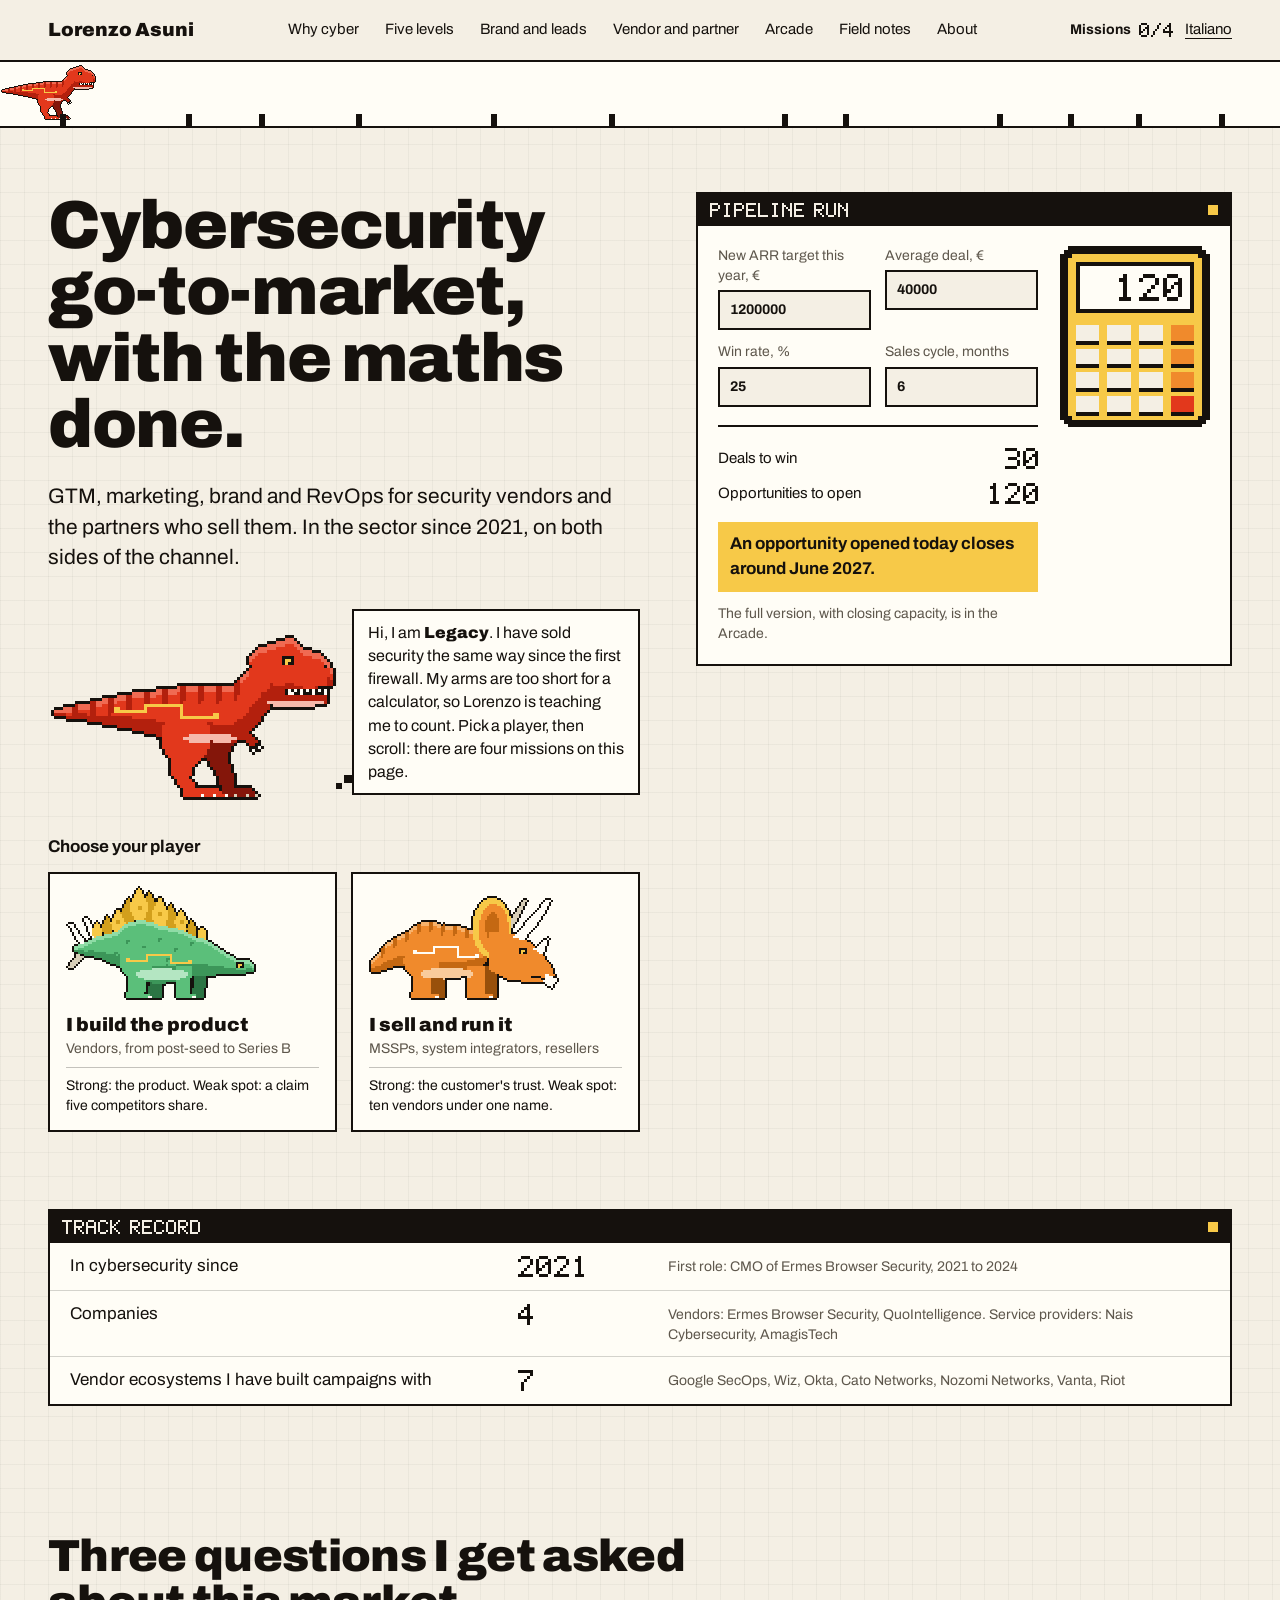
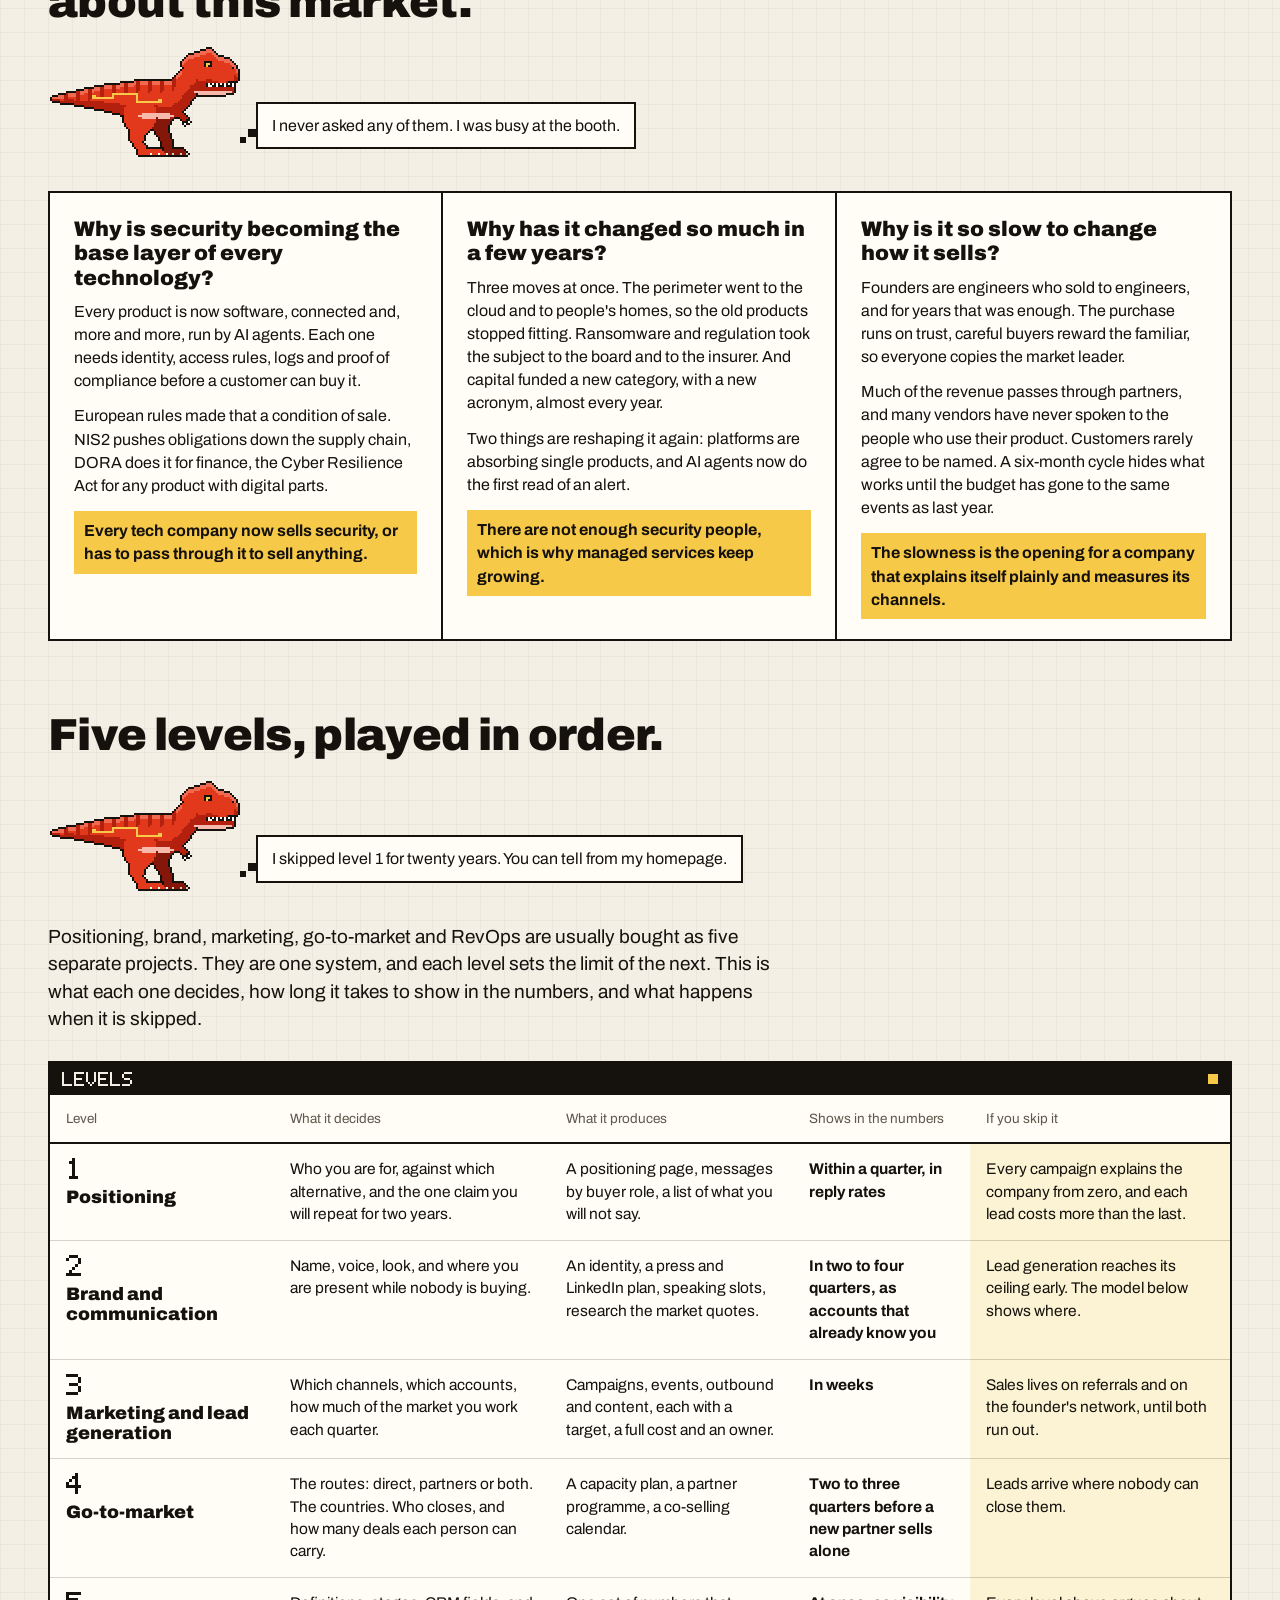
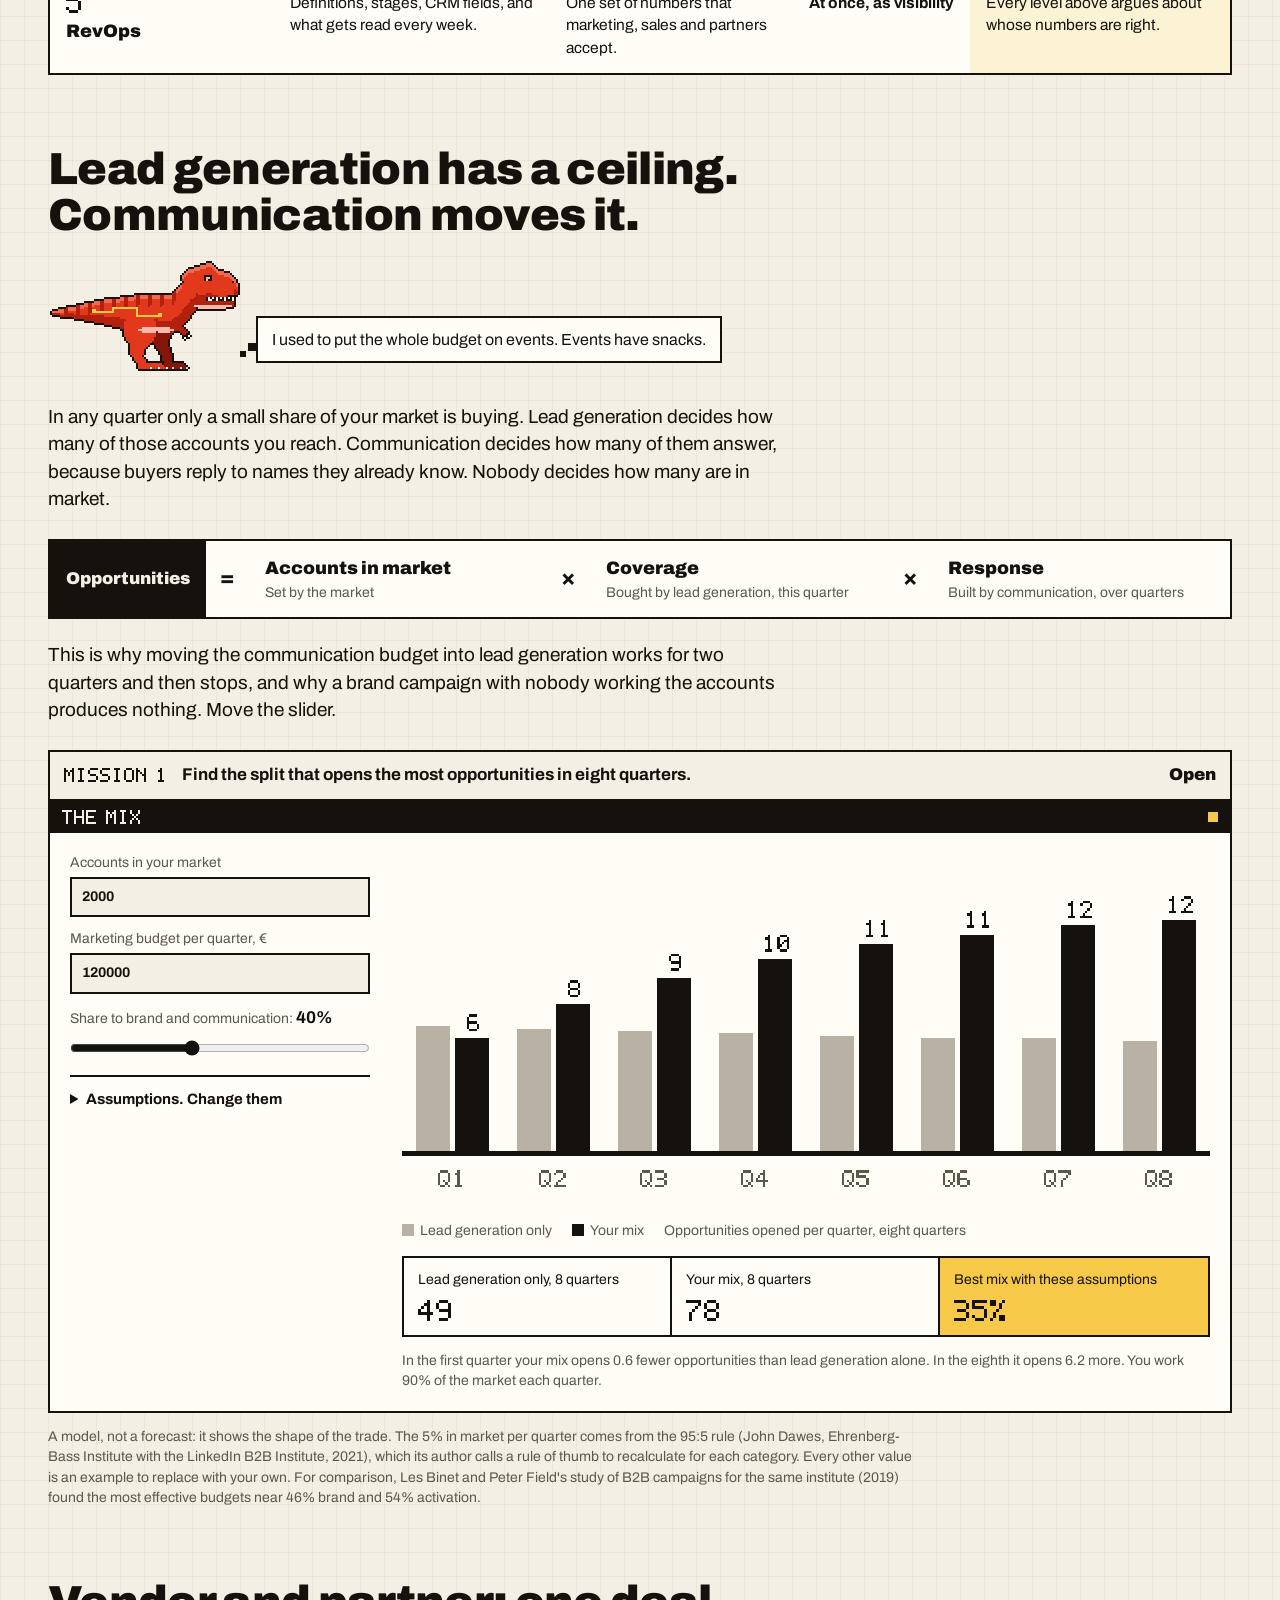
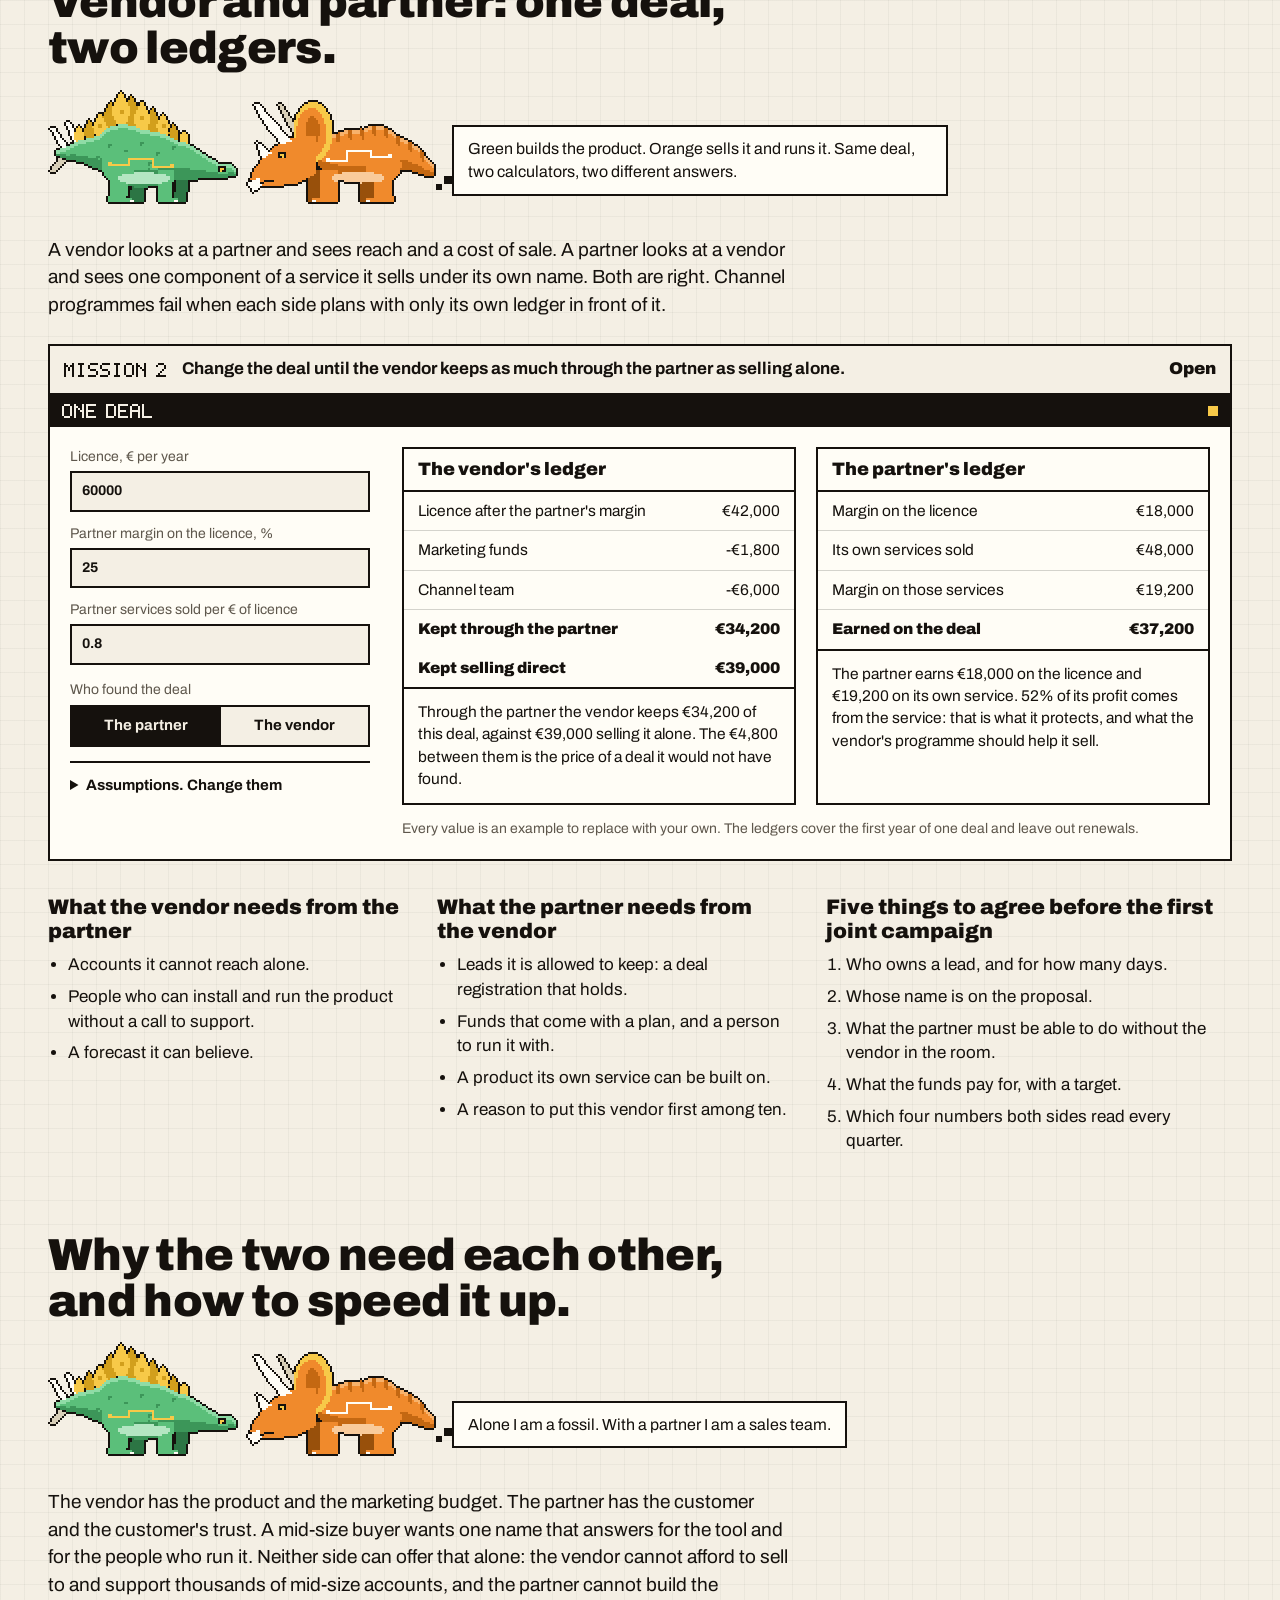
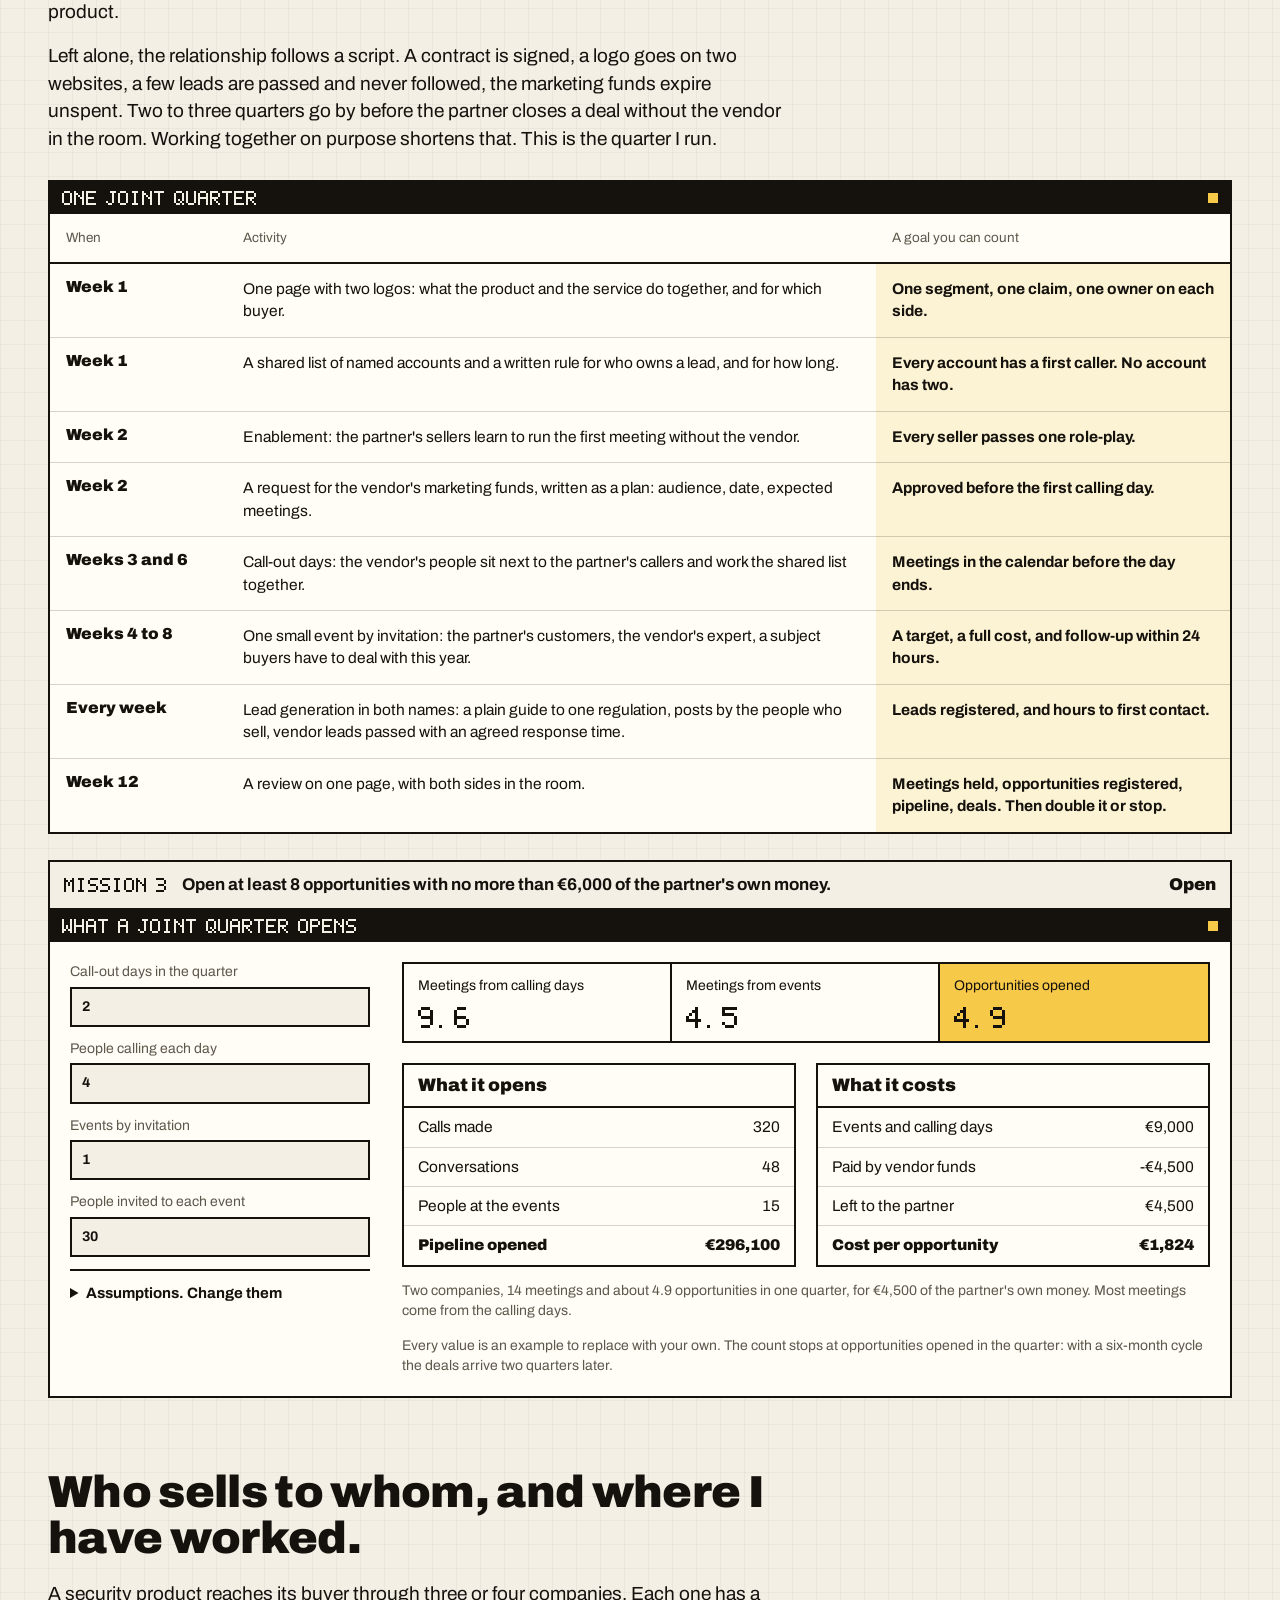
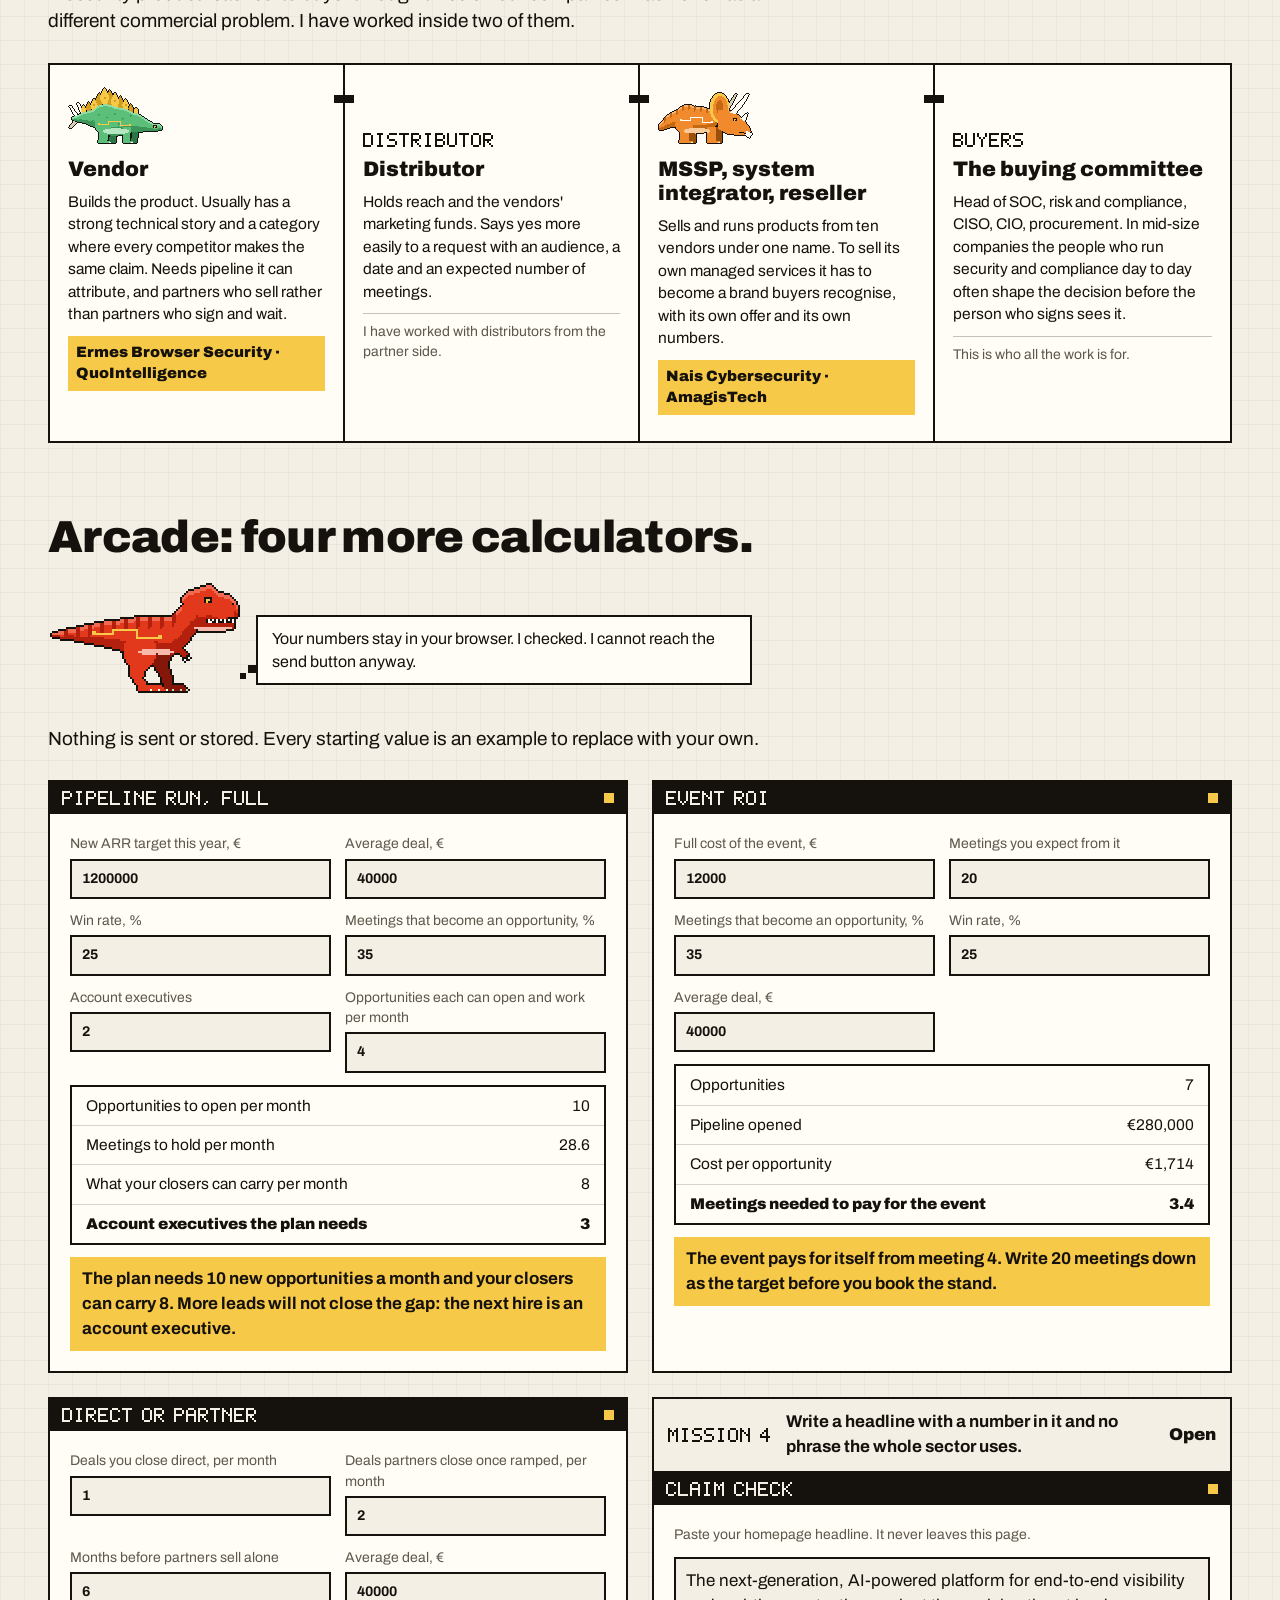
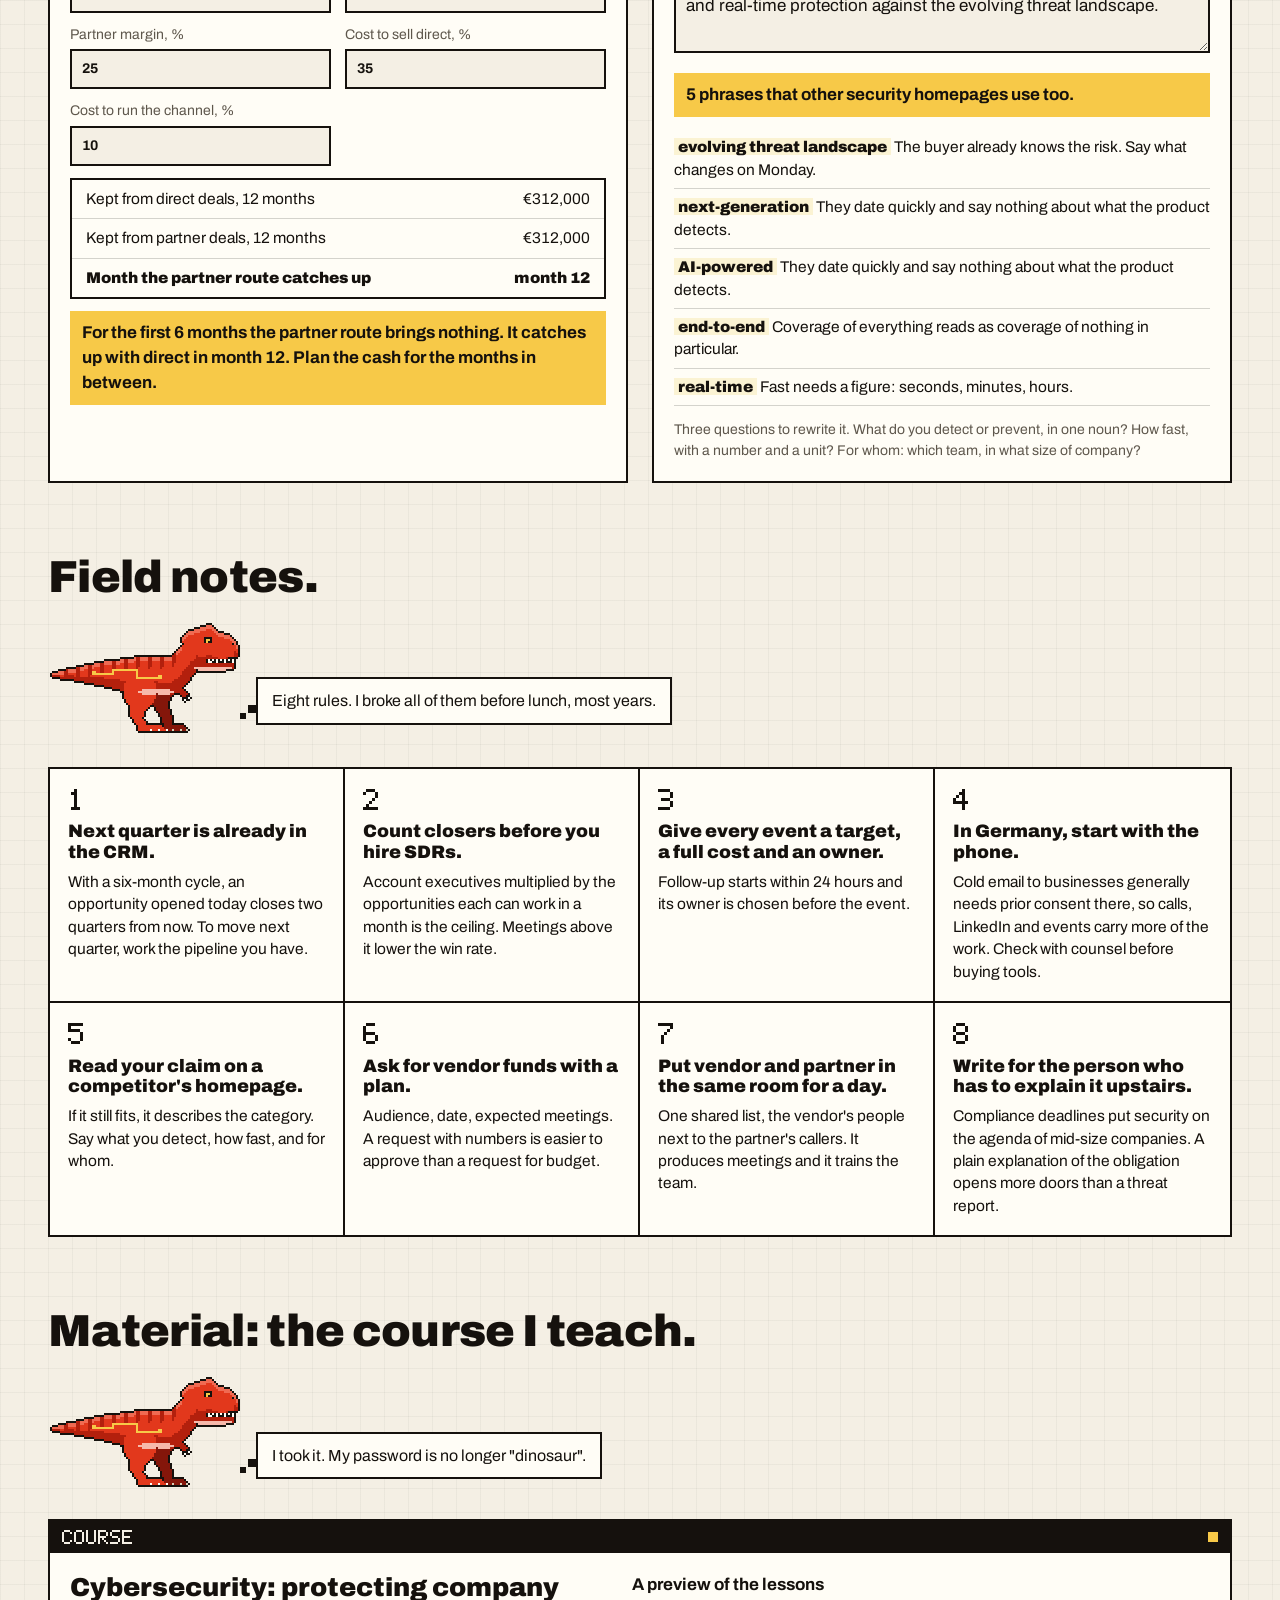
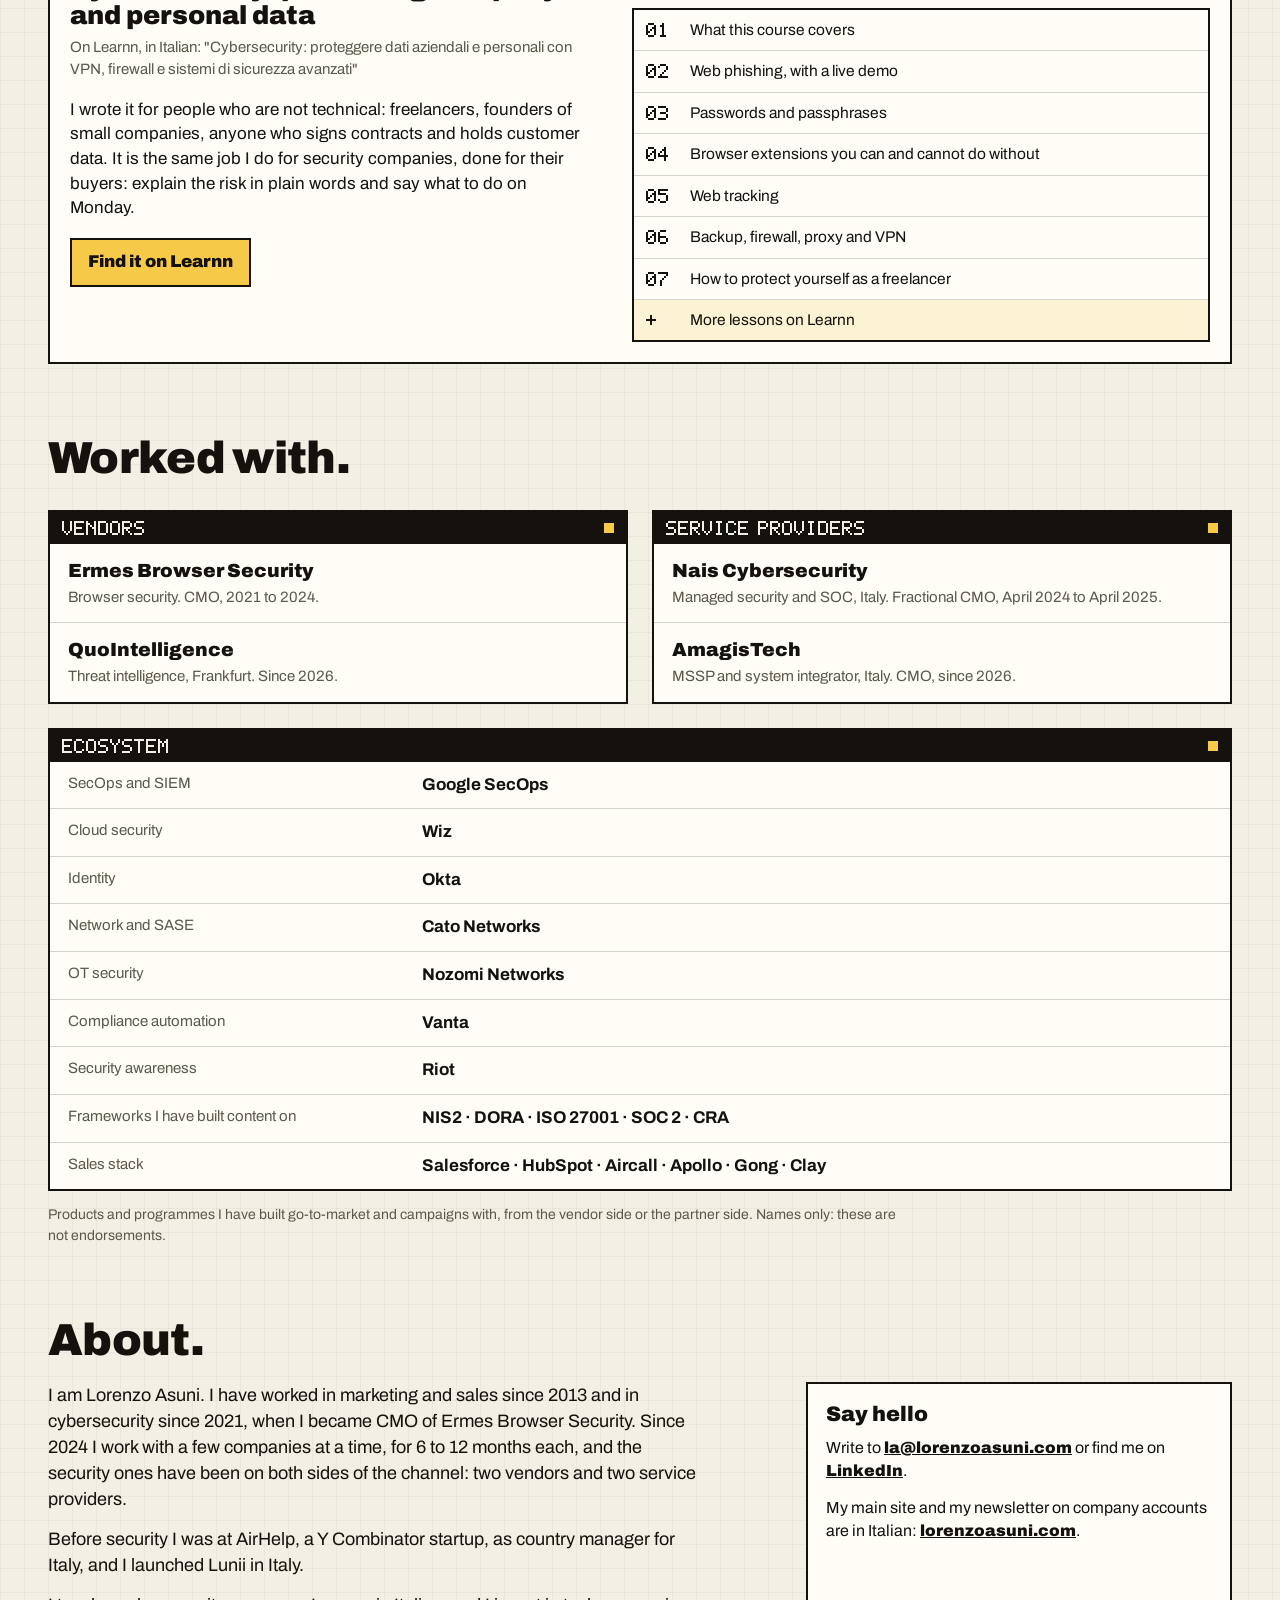
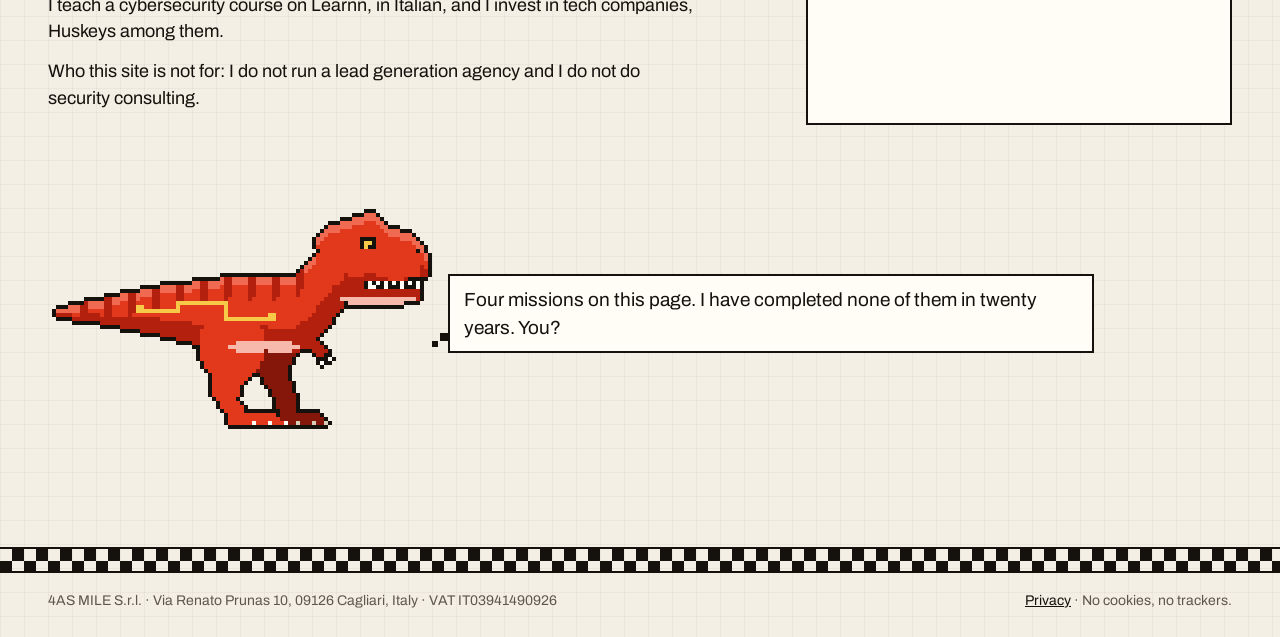
==== commit a8cca936: "Versione mobile: testata e pista compatte, tabelle a piena larghezza, figure e testi ridotti Co-Auth" ====
--- a/index.html
+++ b/index.html
@@ -150,6 +150,7 @@
 .pista .tacca.passata { background: var(--giallo); outline: 2px solid var(--ink); outline-offset: -2px; }
 .pista .corridore { position: absolute; bottom: 3px; left: 0; line-height: 0; }
 .hud { display: flex; align-items: center; gap: 12px; }
+.hud-l { font-size: 14px; font-weight: 700; margin-right: -4px; }
 main section { scroll-margin-top: 120px; }
 .sprite { display: inline-block; line-height: 0; flex: none; }
 .sprite.specchio svg { transform: scaleX(-1); }
@@ -285,6 +286,71 @@
   .letture div:last-child { border-bottom: 0; }
   .modello .ipotesi { grid-template-columns: minmax(0, 1fr); }
 }
+
+@media (max-width: 900px) {
+  .piano td.obiettivo, .piano tbody th { width: auto; }
+  .livelli tbody th { font-size: 19px; padding-top: 12px; }
+  .livelli tbody th .n { display: inline-block; margin: 0 10px 0 0; vertical-align: -3px; }
+  .livelli td.salto, .piano td.obiettivo { margin: 6px 16px 10px; padding: 10px 12px; }
+  .eco table, .eco tbody, .eco tr, .eco th, .eco td { display: block; width: auto; }
+  .eco tr { border-bottom: 1px solid rgba(21,17,13,.18); padding: 9px 0; }
+  .eco tr:last-child { border-bottom: 0; }
+  .eco th, .eco td { border: 0; padding: 1px 16px; }
+}
+@media (max-width: 700px) {
+  body { font-size: 16px; }
+  .testata { padding: 8px 16px; gap: 10px; }
+  .testata .nome { font-size: 17px; white-space: nowrap; }
+  .hud { gap: 9px; }
+  .hud .lingua { font-size: 14px; }
+  .pista { height: 46px; }
+  .pista .corridore svg { width: 64px; height: auto; }
+  main section { scroll-margin-top: 104px; }
+  .start { padding: 26px 16px 22px; gap: 26px; }
+  h1 { font-size: 37px; margin-bottom: 16px; }
+  .riga { font-size: 17px; margin-bottom: 20px; }
+  .fascia { padding: 0 16px 28px; }
+  .blocco { padding: 42px 16px 0; }
+  .blocco h2 { font-size: 28px; margin-bottom: 14px; }
+  .blocco h3 { font-size: 19px; }
+  .intro { font-size: 16.5px; }
+  .guida { gap: 8px 12px; margin: 2px 0 18px; }
+  .guida .sprite svg { width: 144px; height: auto; }
+  .guida .coppia .sprite { width: auto; }
+  .guida .coppia .sprite svg { width: 132px; }
+  .finale .guida .sprite { width: auto; }
+  .finale .guida .sprite svg { width: 192px; }
+  .fumetto { font-size: 15px; max-width: none; flex: 1 1 100%; margin-bottom: 0; }
+  .finale .fumetto { font-size: 16px; }
+  .lato legend { margin-bottom: 8px; }
+  .lato .sprite svg { width: 144px; height: auto; }
+  .lato button { padding: 10px 14px 12px; }
+  .finestra .corpo { padding: 16px; }
+  .finestra > header { padding: 8px 12px; }
+  .domande { margin-top: 18px; }
+  .domande article { padding: 18px 16px 16px; }
+  .livelli, .mappa, .arcade, .note, .con { margin-top: 18px; }
+  .formula { margin: 18px 0 16px; }
+  .formula > div { padding: 10px 14px; }
+  .formula .op { padding: 0 14px; font-size: 18px; }
+  .missione { padding: 10px 12px; margin-top: 18px; }
+  .conto dl div { padding: 8px 12px; font-size: 15px; }
+  .conto h3 { padding: 9px 12px; }
+  .conto p { padding: 10px 12px; font-size: 15px; }
+  .patti { margin-top: 24px; gap: 20px; }
+  .mappa article { padding: 16px; }
+  .mappa .fig { height: auto; min-height: 30px; }
+  .note article { padding: 16px; }
+  .corso h3 { font-size: 22px; }
+  .corso .fatti div { padding: 8px 10px; }
+  .corso .fatti dd { font-size: 15px; }
+  .corso .corpo { gap: 20px; }
+  .chi-sono { gap: 20px; }
+  .chi-sono p { font-size: 16.5px; }
+  .tabellone tr { padding: 10px 14px; }
+  .coda { height: 44px; }
+  .piede { font-size: 13px; }
+}
 </style>
 </head>
 <body>
@@ -301,7 +367,7 @@
     <a href="#notes">Field notes</a>
     <a href="#about">About</a>
   </nav>
-  <div class="hud"><span class="px" id="hud-m" data-s="2"></span><a class="lingua" href="https://lorenzoasuni.com" lang="it">Italiano</a></div>
+  <div class="hud"><span class="hud-l">Missions</span><span class="px" id="hud-m" data-s="2"></span><a class="lingua" href="https://lorenzoasuni.com" lang="it">Italiano</a></div>
 </header>
 <div class="pista" aria-hidden="true"><span class="corridore sprite" data-sprite="rex" data-tinta="legacy" data-w="96"></span></div>
 </div>
@@ -942,7 +1008,7 @@
   function aggiornaGioco() {
     var n = contaFatte();
     var hud = document.getElementById('hud-m');
-    if (hud) scriviPx(hud, 'MISSIONS ' + n + '/' + MISSIONI);
+    if (hud) scriviPx(hud, n + '/' + MISSIONI);
     var fin = document.getElementById('fin-testo');
     if (fin) fin.textContent = FINE[n];
   }
@@ -1207,14 +1273,14 @@
       var y = el.getBoundingClientRect().top + window.scrollY;
       var f = Math.min(1, y / corsa());
       var t = document.createElement('i'); t.className = 'tacca'; t.setAttribute('data-f', f);
-      t.style.left = (f * (pista.clientWidth - 100) + 46) + 'px';
+      t.style.left = (f * (pista.clientWidth - (corridore.offsetWidth || 96) - 4) + (corridore.offsetWidth || 96) / 2) + 'px';
       pista.appendChild(t);
     });
     corri();
   }
   function corri() {
     var f = Math.min(1, window.scrollY / corsa());
-    corridore.style.left = (f * (pista.clientWidth - 100)) + 'px';
+    corridore.style.left = (f * (pista.clientWidth - (corridore.offsetWidth || 96) - 4)) + 'px';
     pista.querySelectorAll('.tacca').forEach(function (t) { t.classList.toggle('passata', parseFloat(t.getAttribute('data-f')) <= f + 0.005); });
   }
   window.addEventListener('scroll', corri, { passive: true });
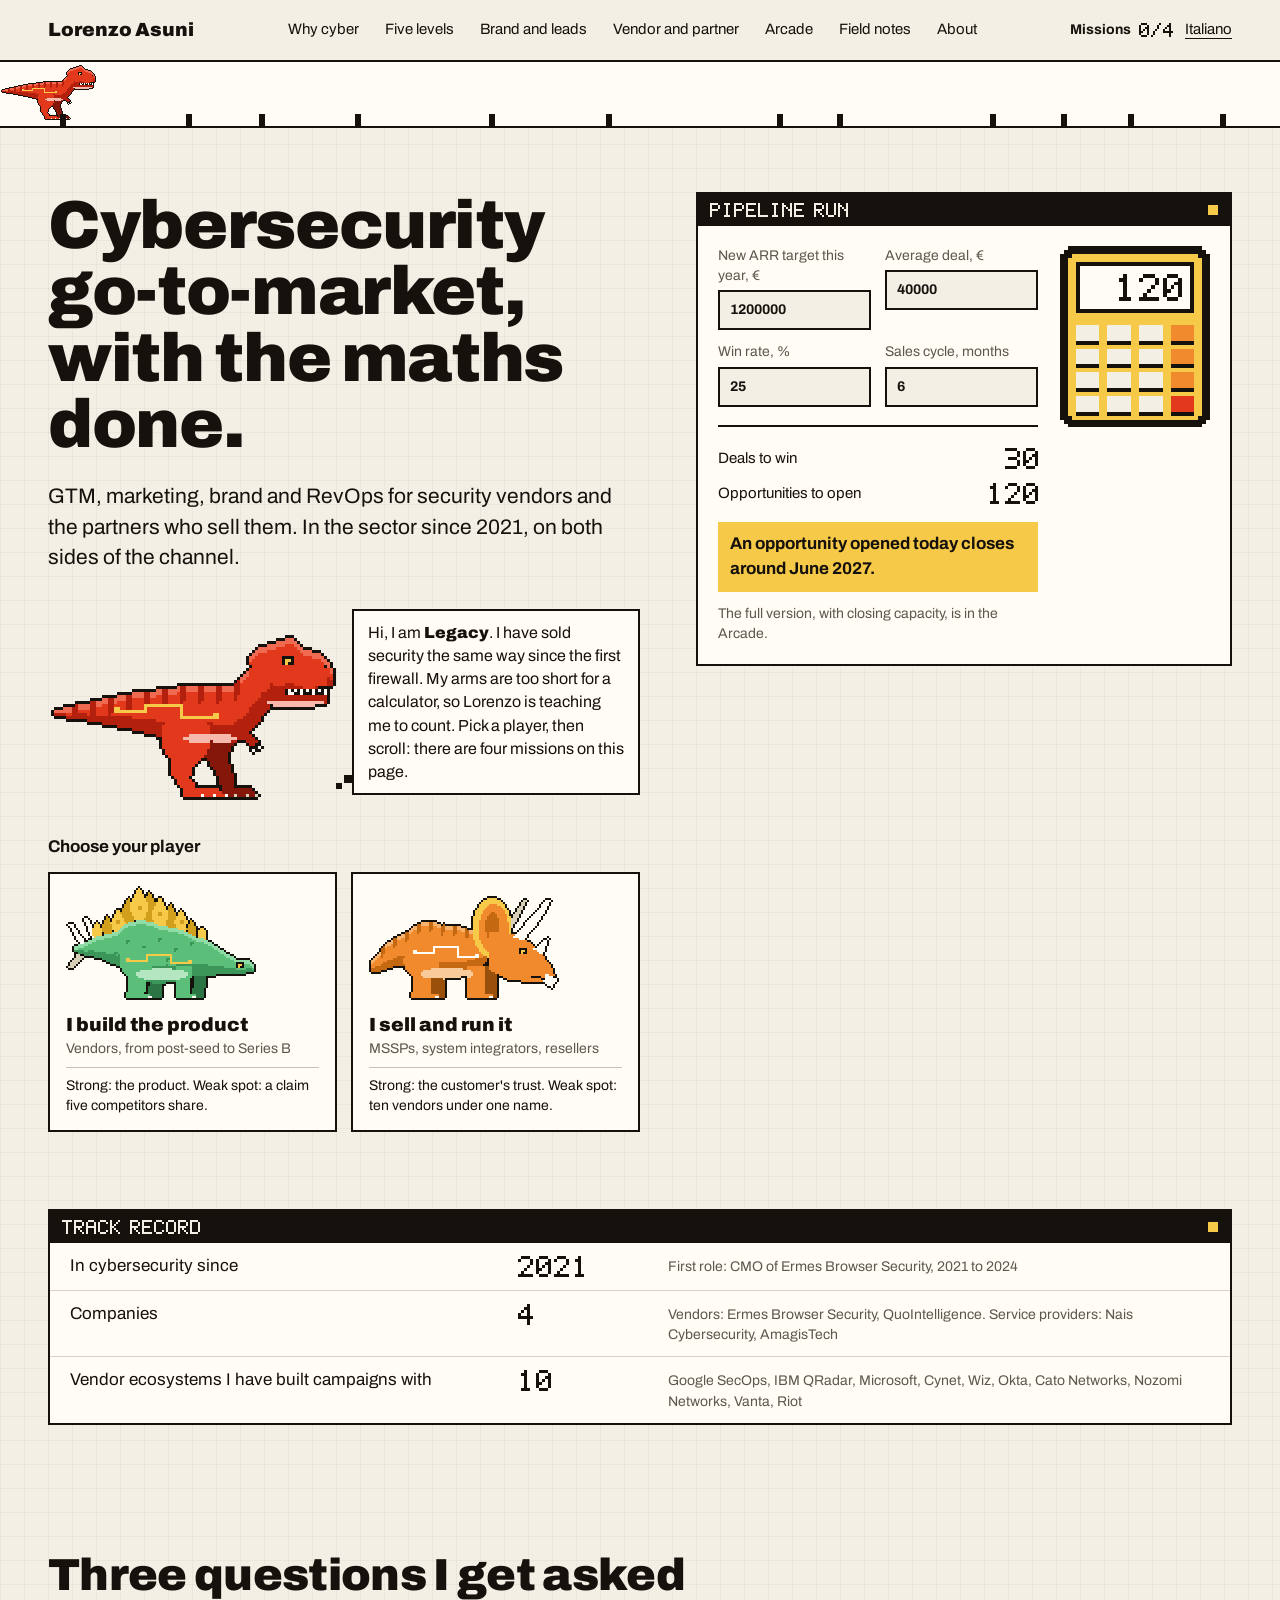
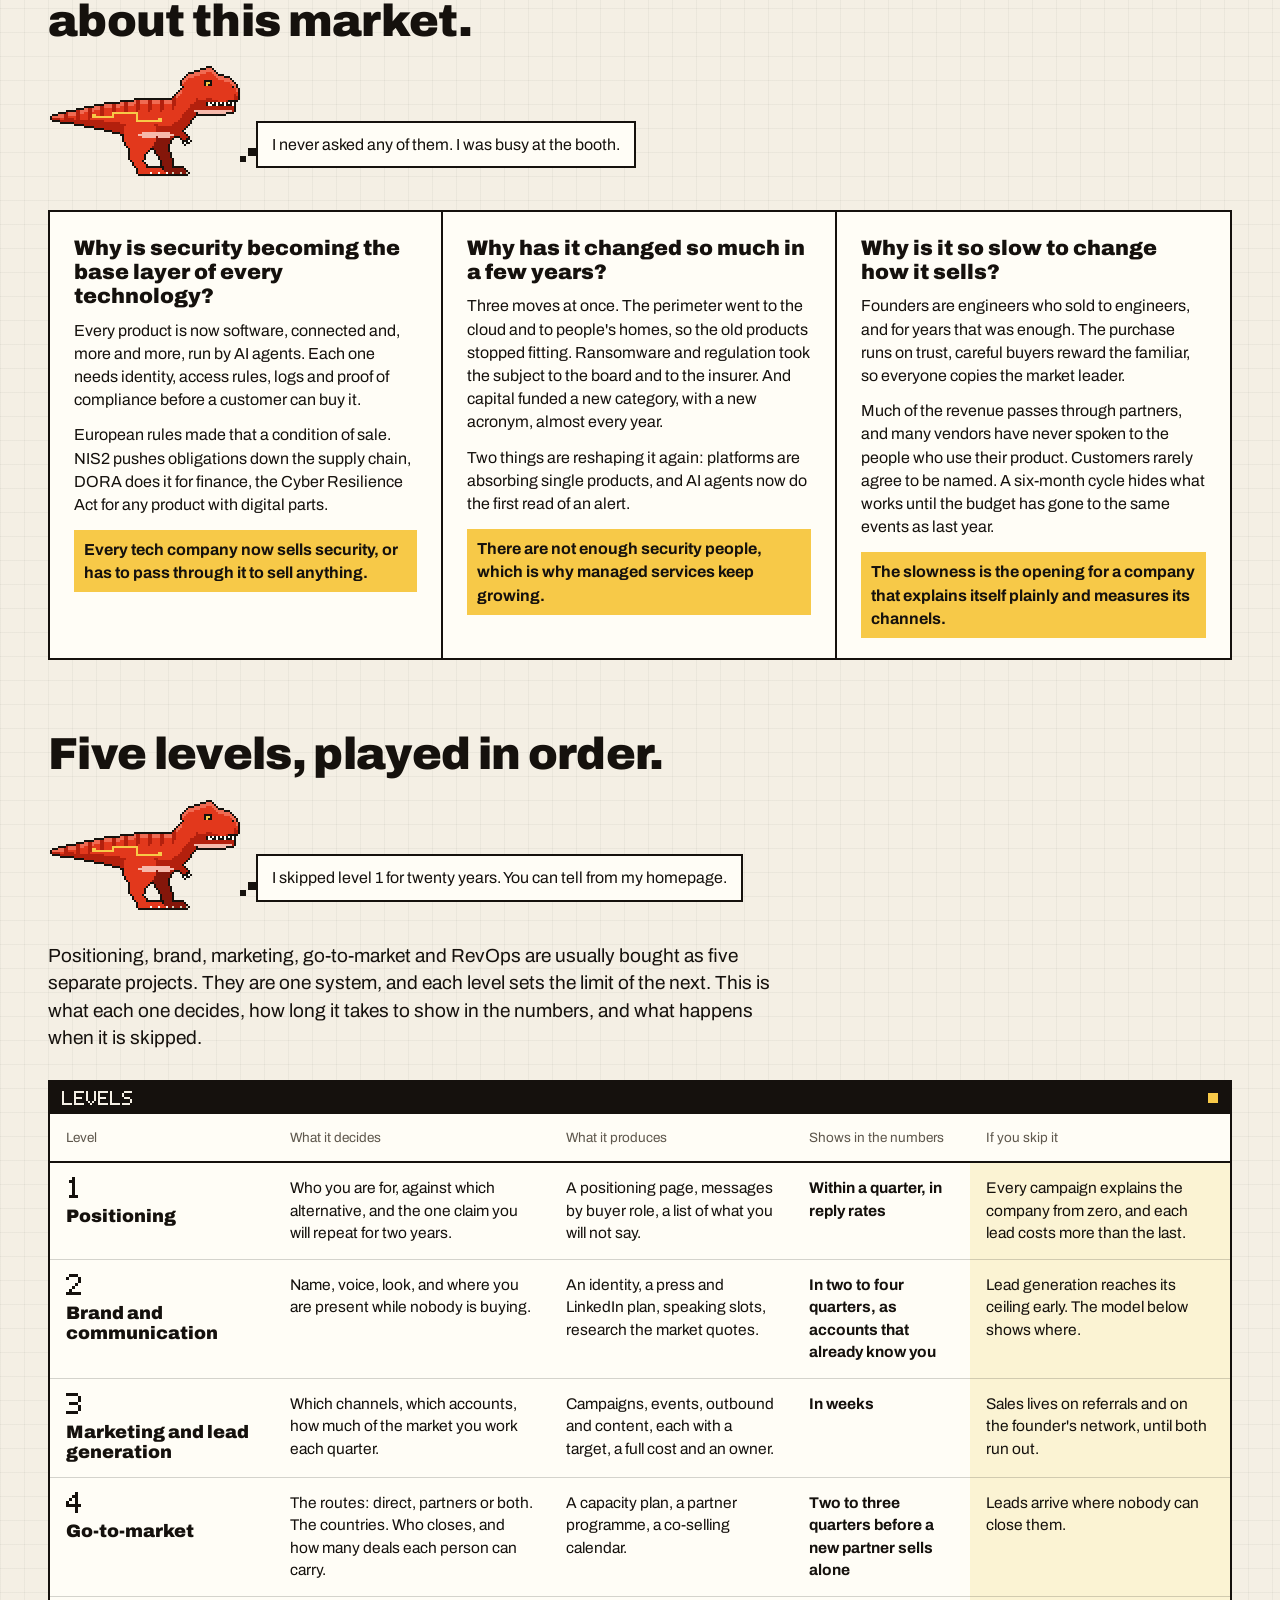
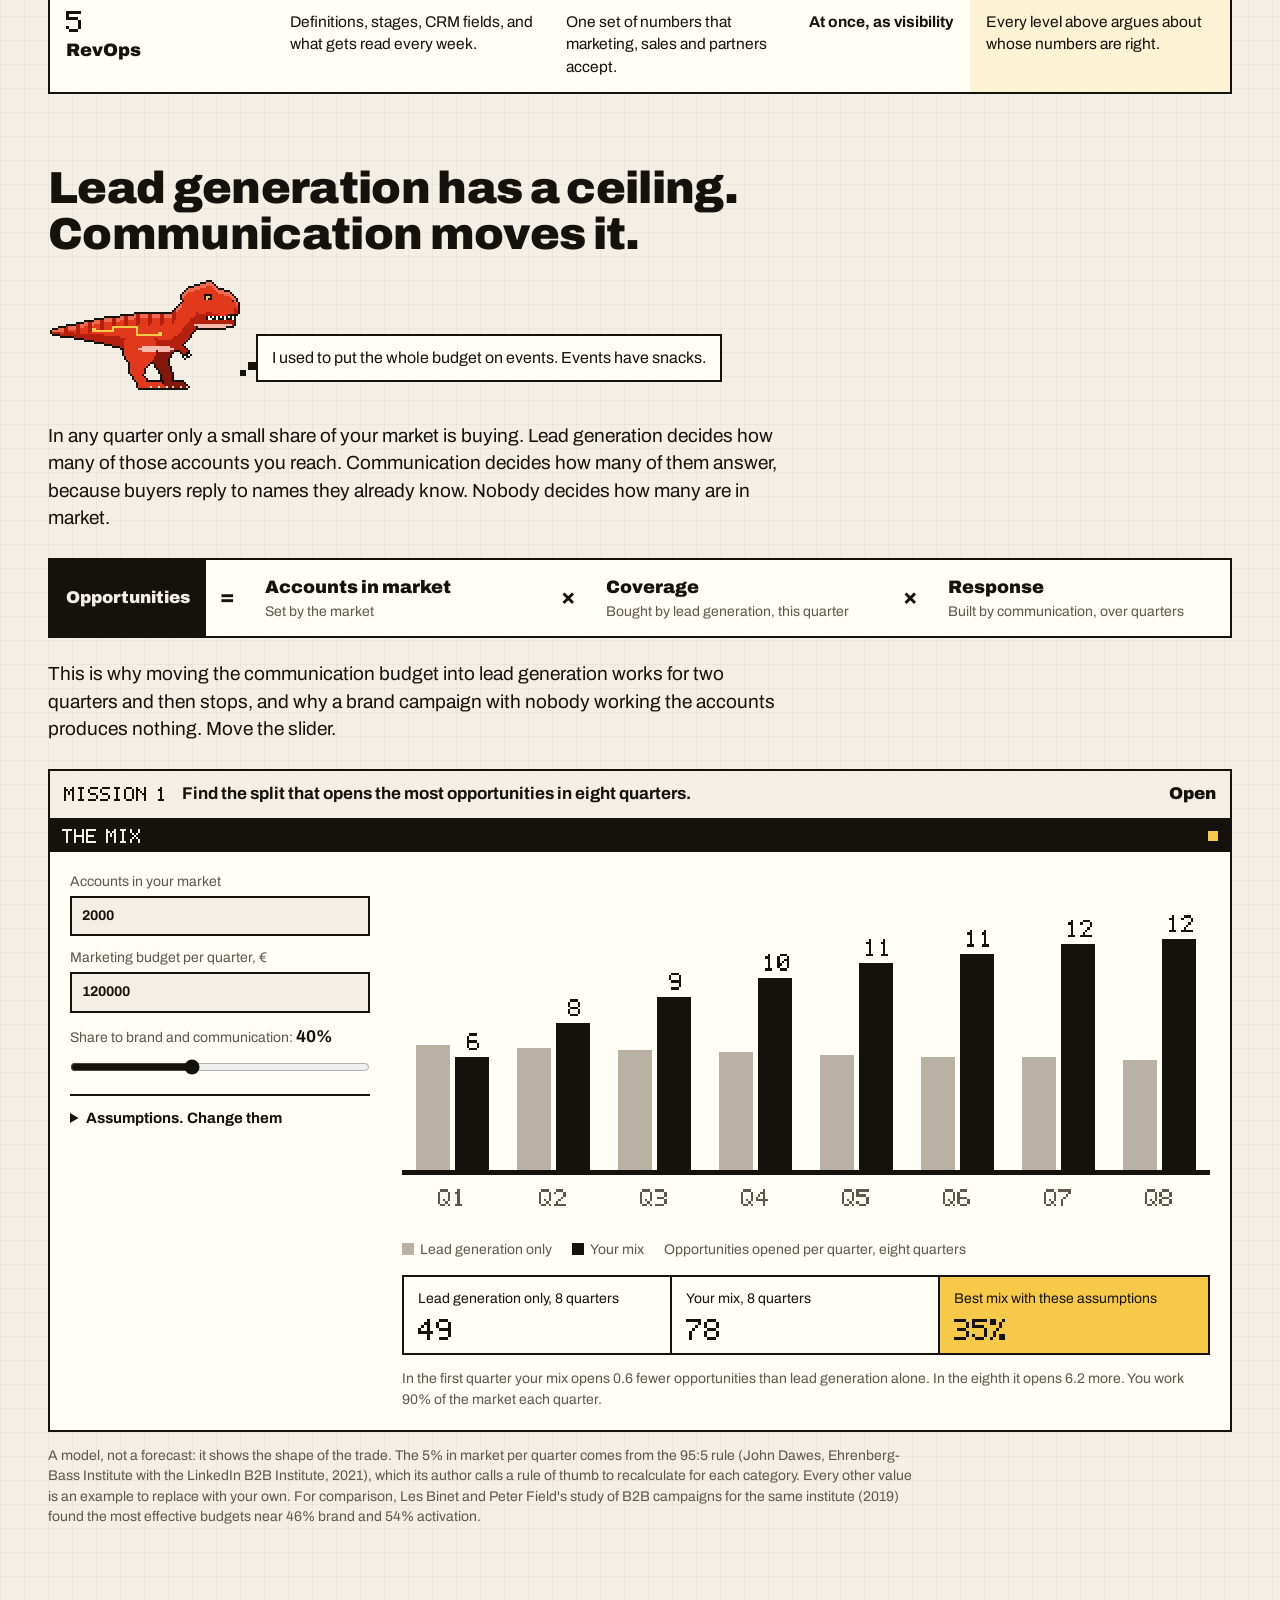
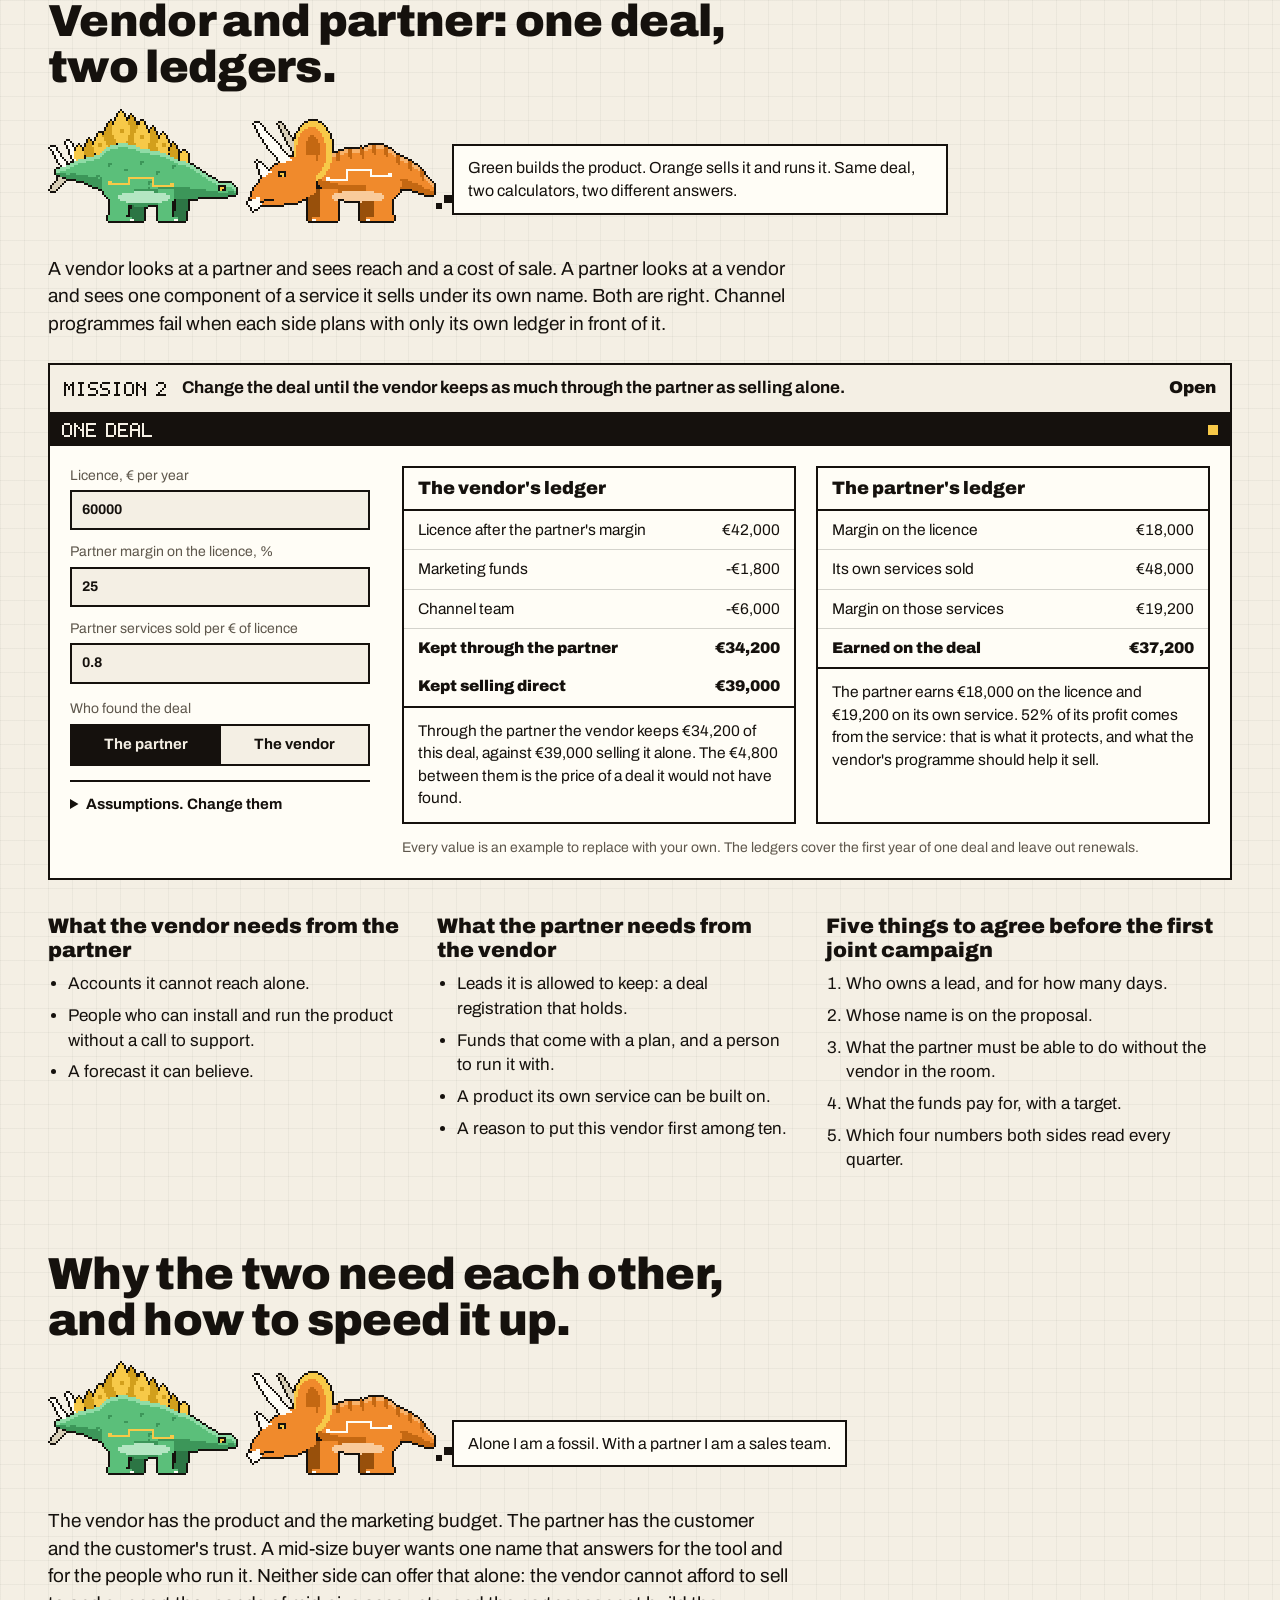
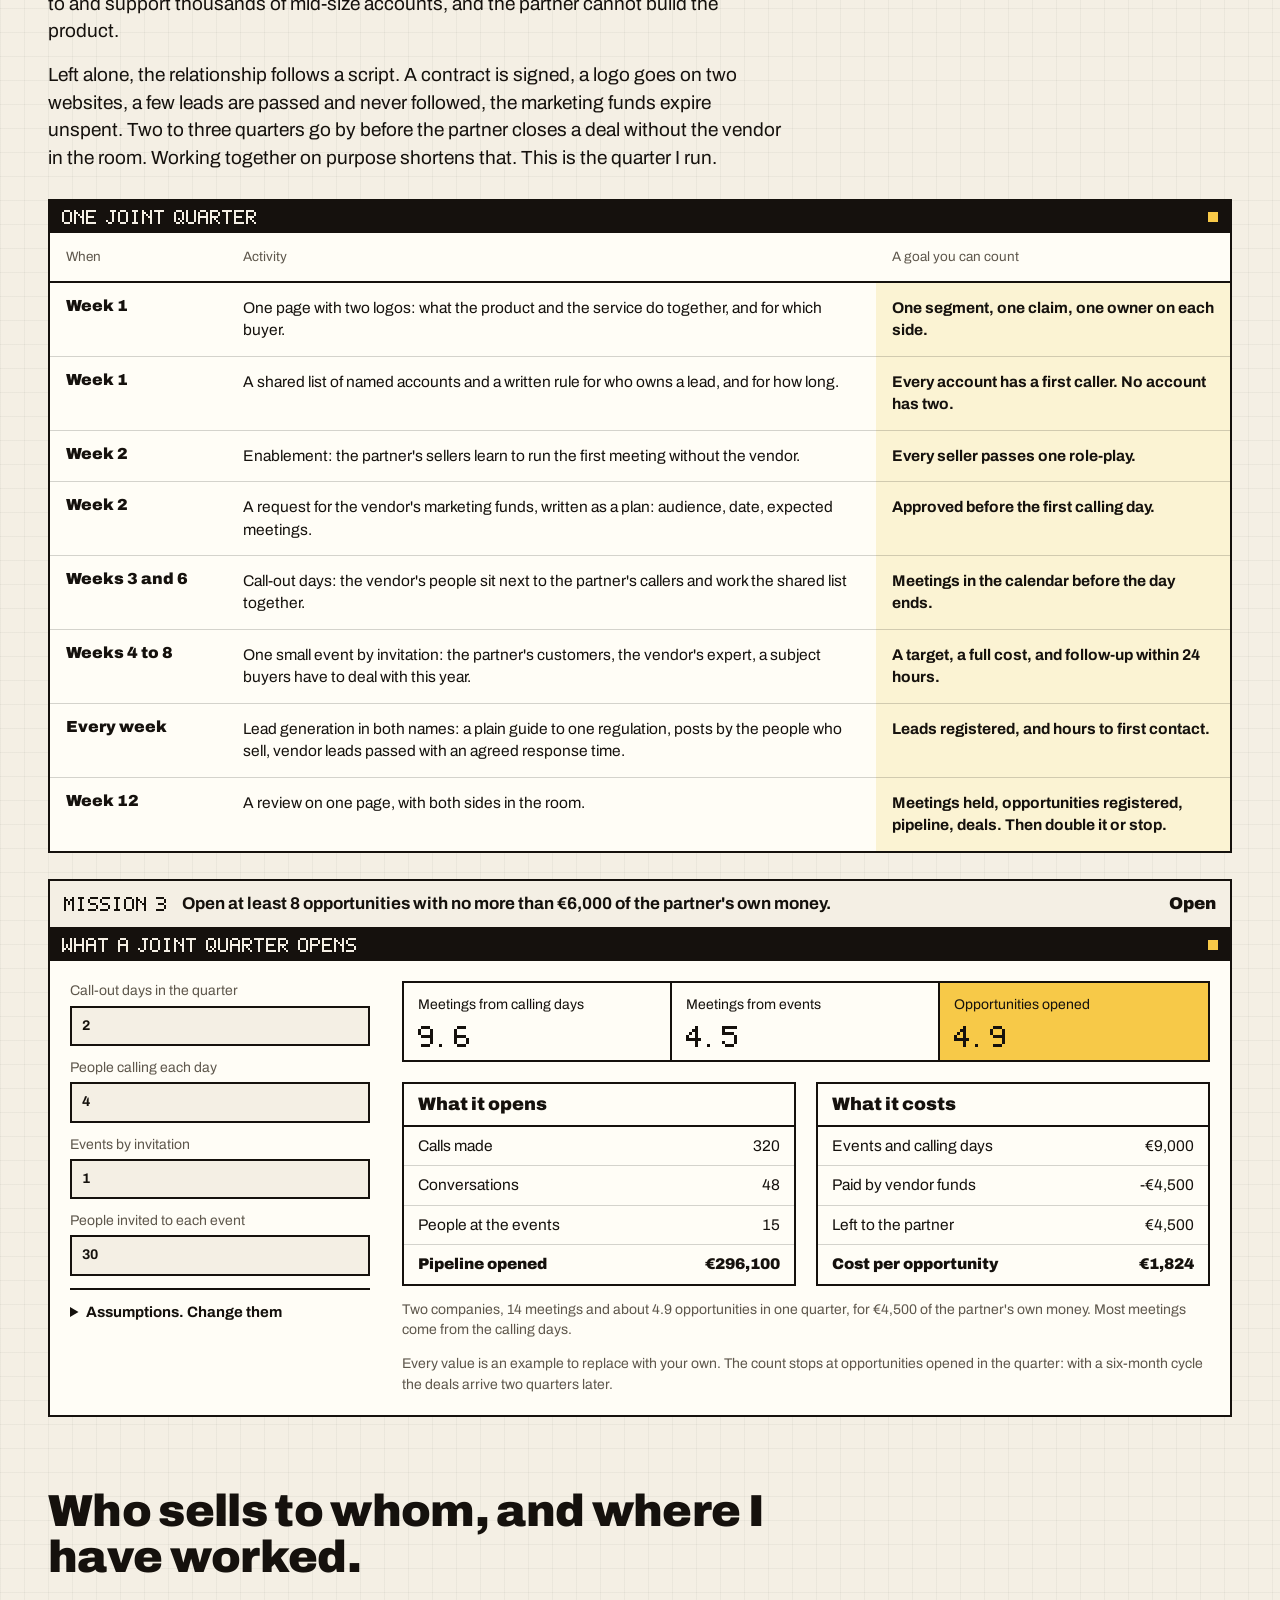
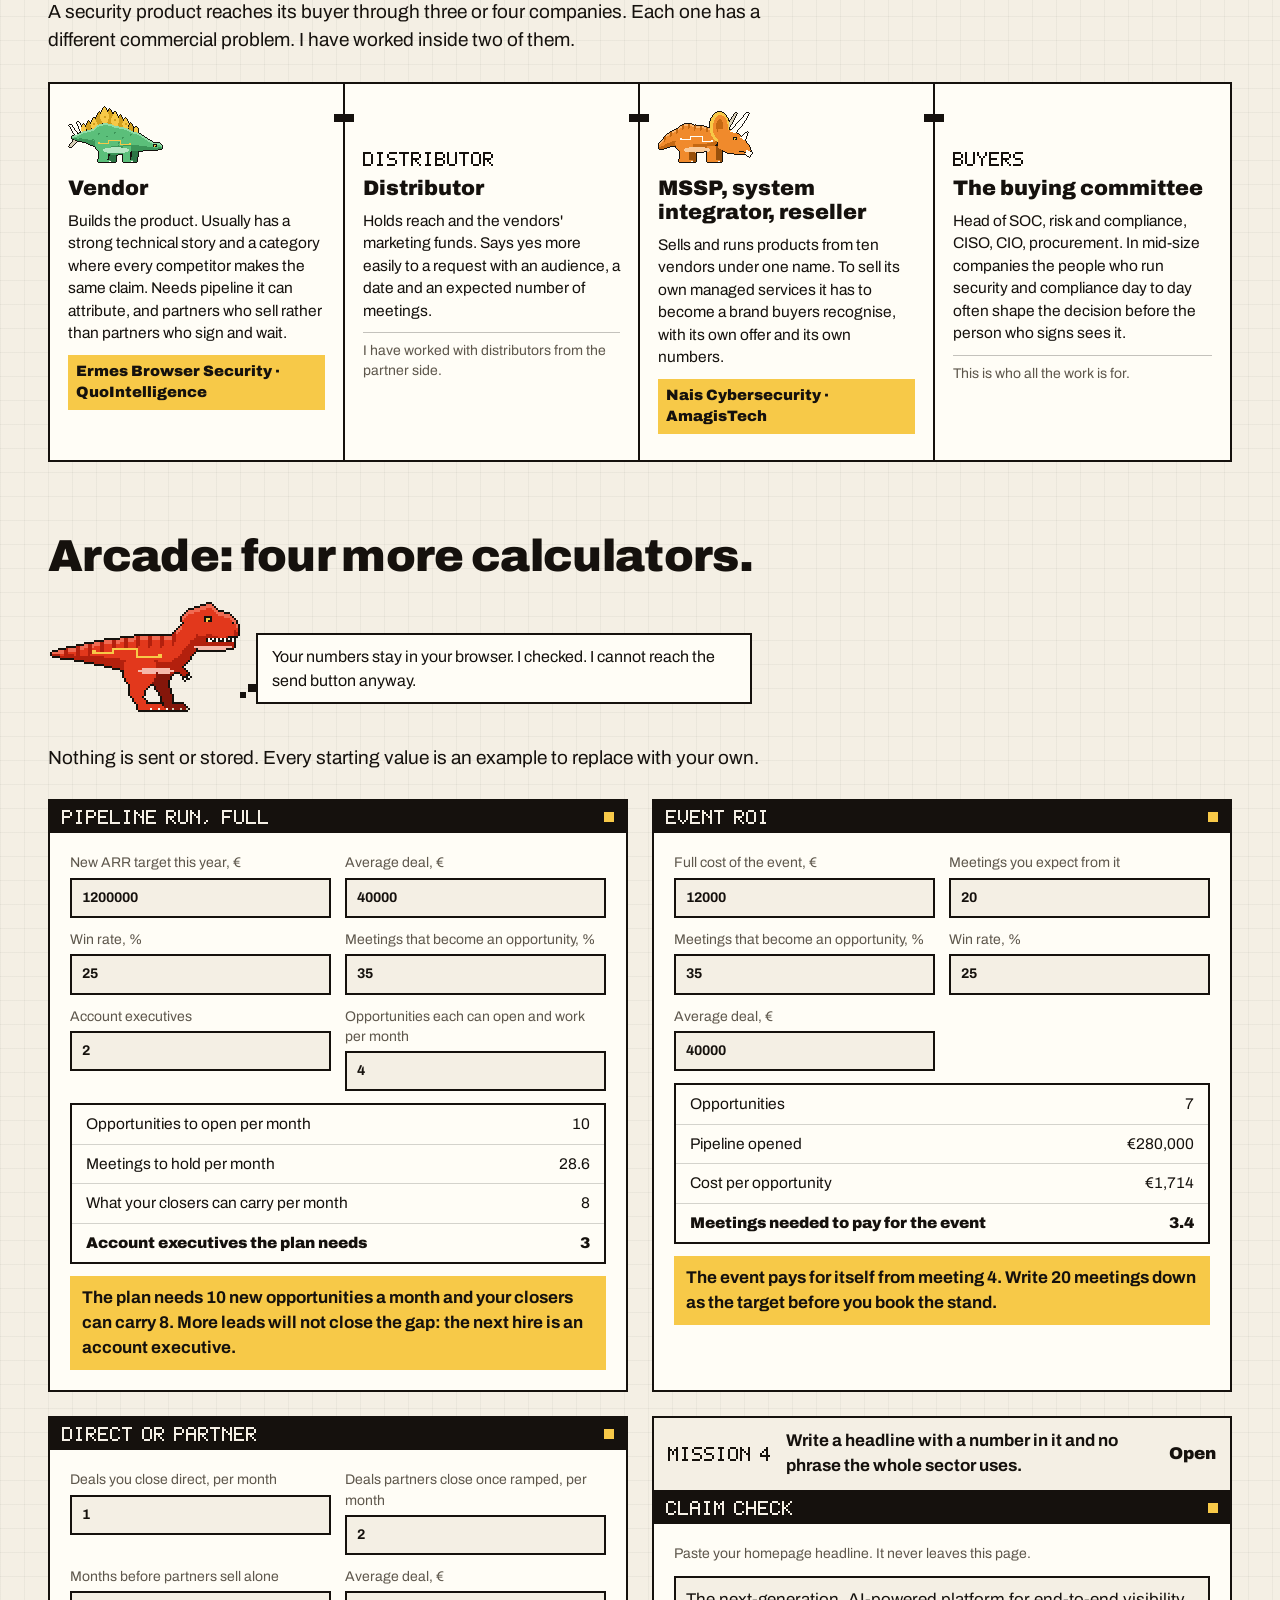
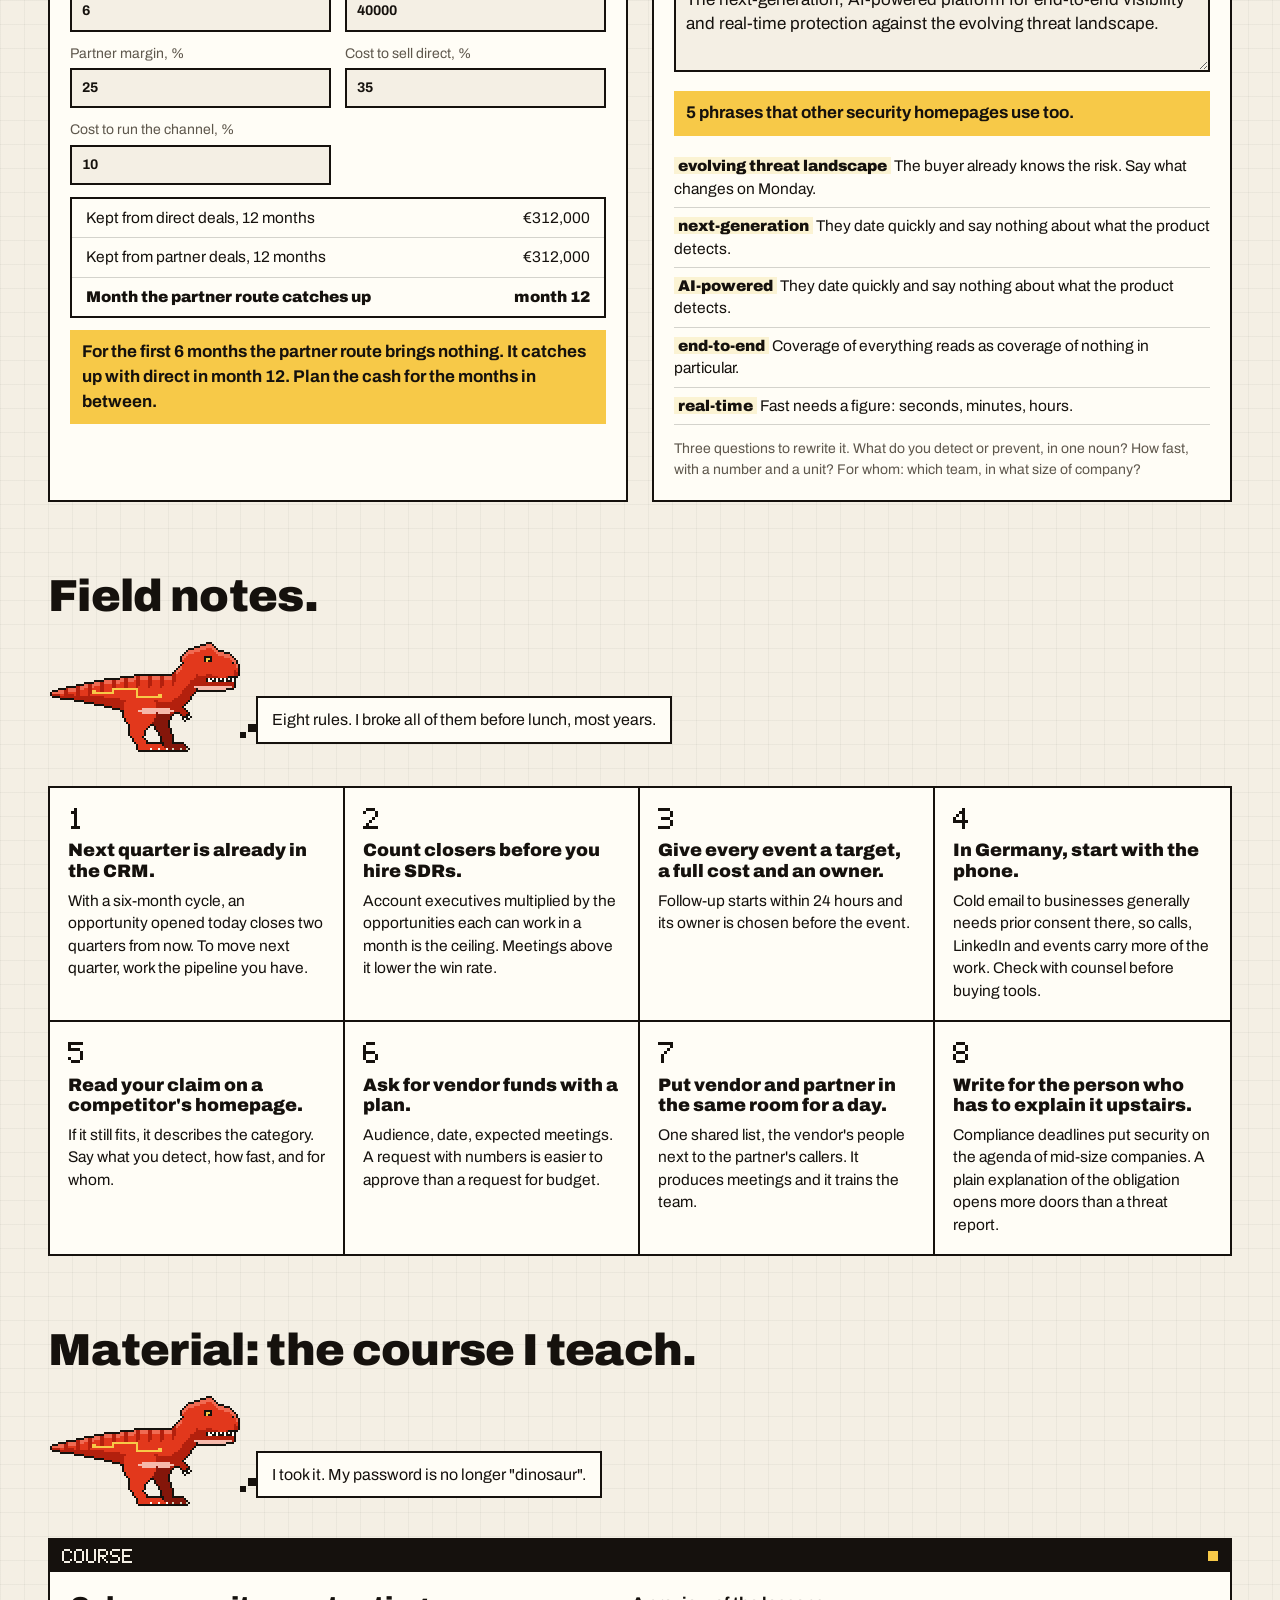
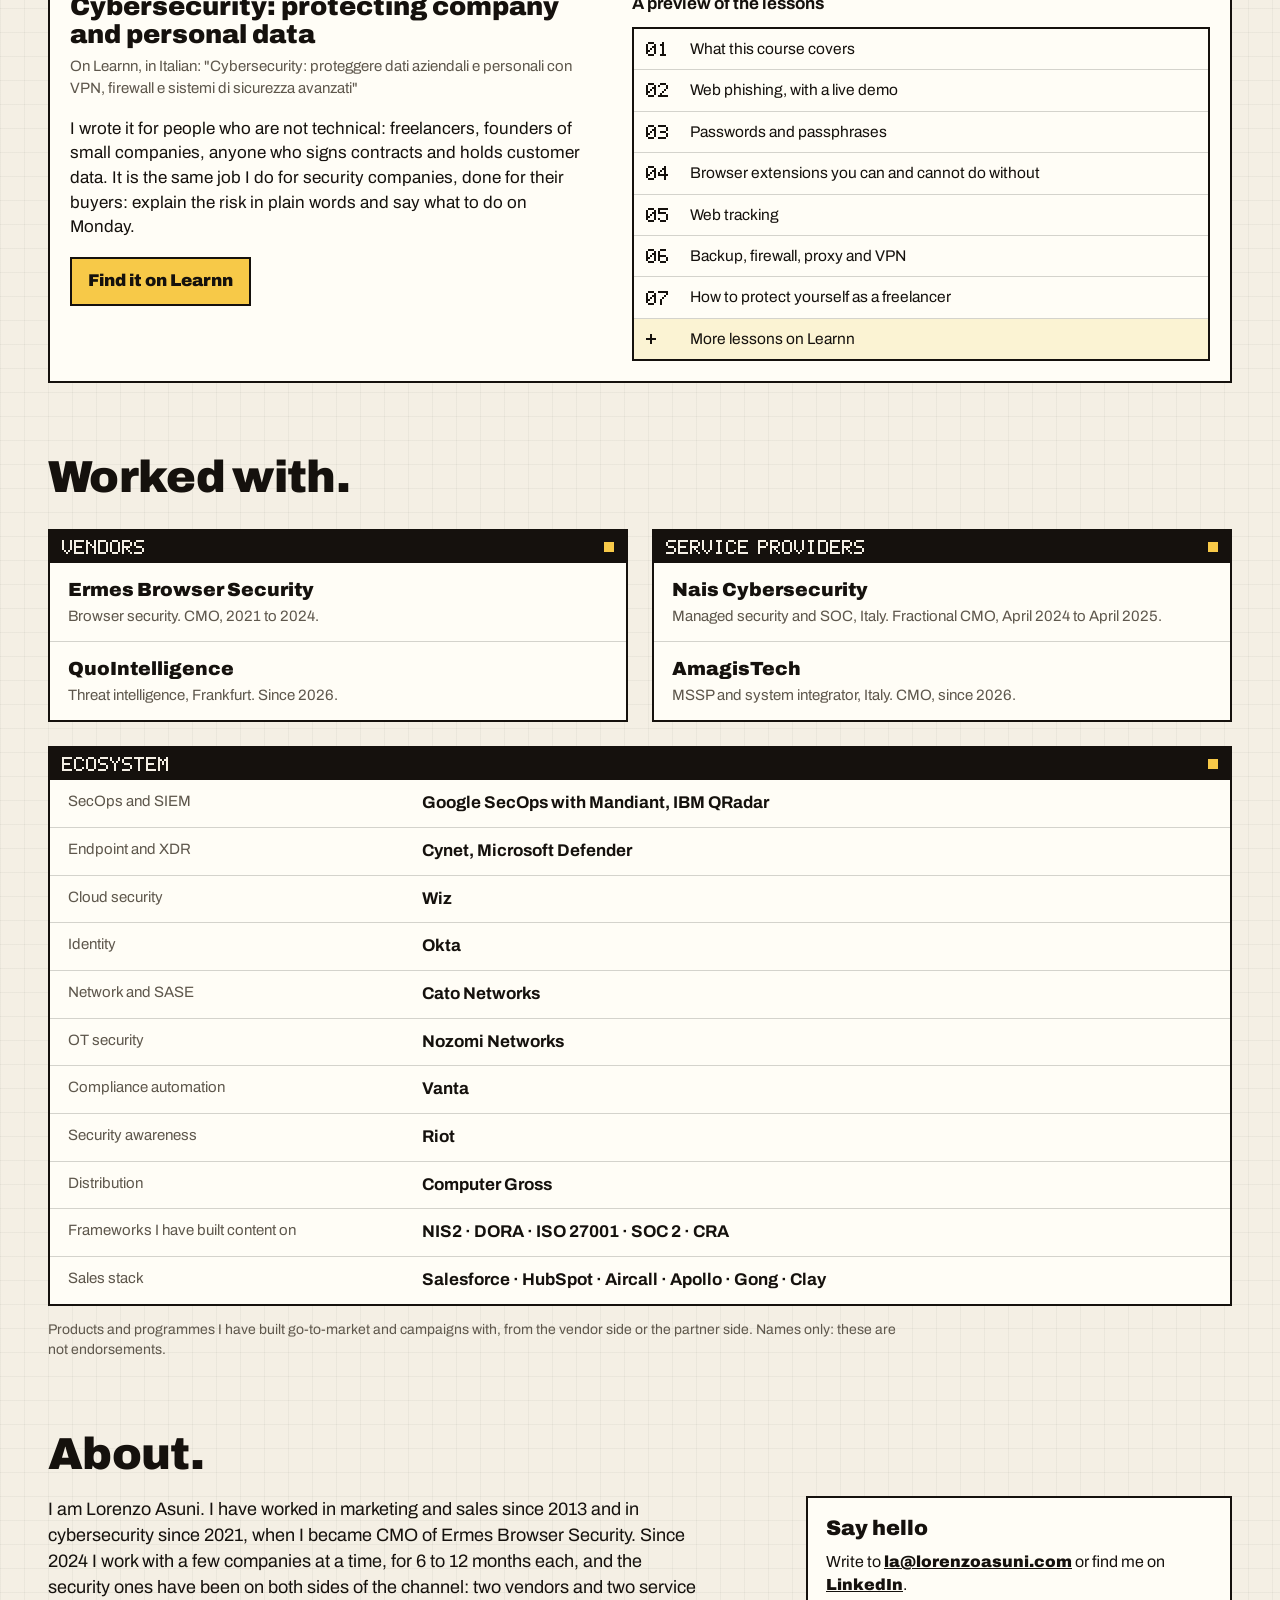
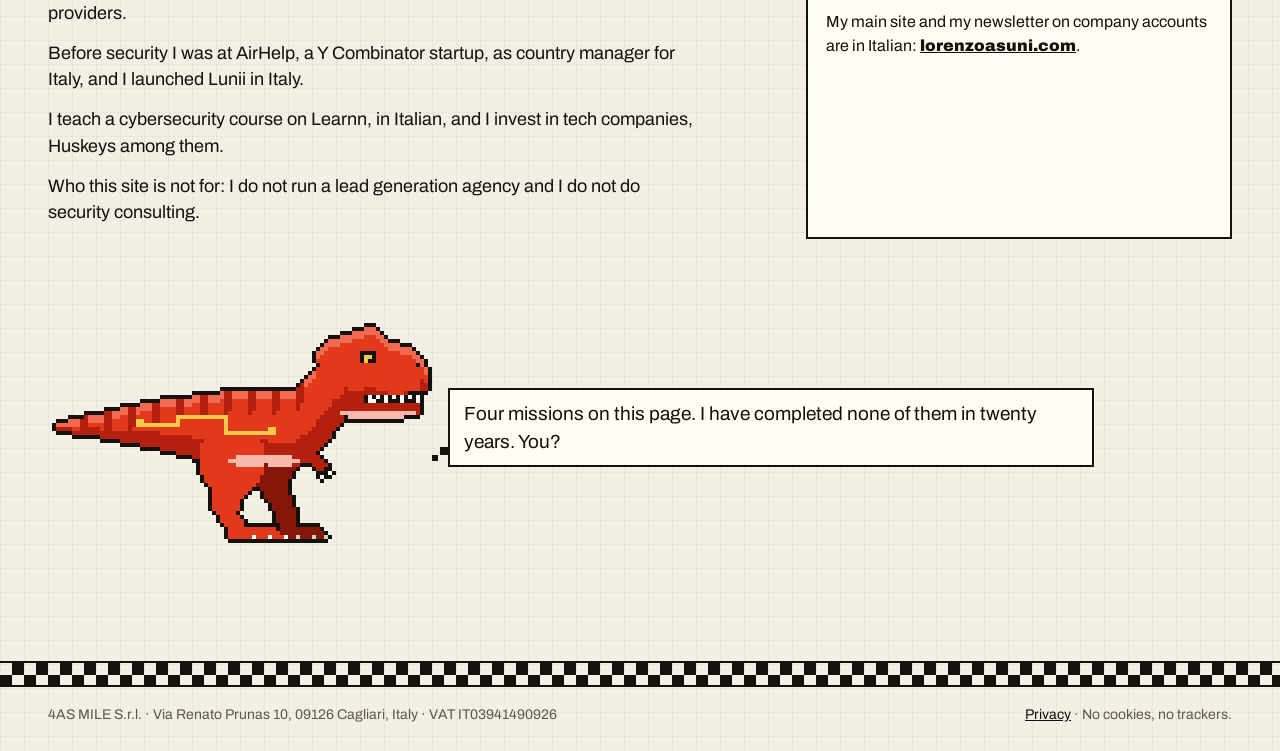
==== commit 691f226a: "Ecosystem: add IBM QRadar, Cynet, Microsoft Defender, Mandiant and Computer Gross Vendor ecosystems " ====
--- a/index.html
+++ b/index.html
@@ -425,7 +425,7 @@
         <tbody>
           <tr><th scope="row">In cybersecurity since</th><td class="valore"><span class="px" data-t="2021" data-s="3"></span></td><td class="nota">First role: CMO of Ermes Browser Security, 2021 to 2024</td></tr>
           <tr><th scope="row">Companies</th><td class="valore"><span class="px" data-t="4" data-s="3"></span></td><td class="nota">Vendors: Ermes Browser Security, QuoIntelligence. Service providers: Nais Cybersecurity, AmagisTech</td></tr>
-          <tr><th scope="row">Vendor ecosystems I have built campaigns with</th><td class="valore"><span class="px" data-t="7" data-s="3"></span></td><td class="nota">Google SecOps, Wiz, Okta, Cato Networks, Nozomi Networks, Vanta, Riot</td></tr>
+          <tr><th scope="row">Vendor ecosystems I have built campaigns with</th><td class="valore"><span class="px" data-t="10" data-s="3"></span></td><td class="nota">Google SecOps, IBM QRadar, Microsoft, Cynet, Wiz, Okta, Cato Networks, Nozomi Networks, Vanta, Riot</td></tr>
         </tbody>
       </table>
     </section>
@@ -867,13 +867,15 @@
       <header><span class="px" data-t="ECOSYSTEM" data-s="2"></span><i aria-hidden="true"></i></header>
       <table>
         <tbody>
-          <tr><th scope="row">SecOps and SIEM</th><td>Google SecOps</td></tr>
+          <tr><th scope="row">SecOps and SIEM</th><td>Google SecOps with Mandiant, IBM QRadar</td></tr>
+          <tr><th scope="row">Endpoint and XDR</th><td>Cynet, Microsoft Defender</td></tr>
           <tr><th scope="row">Cloud security</th><td>Wiz</td></tr>
           <tr><th scope="row">Identity</th><td>Okta</td></tr>
           <tr><th scope="row">Network and SASE</th><td>Cato Networks</td></tr>
           <tr><th scope="row">OT security</th><td>Nozomi Networks</td></tr>
           <tr><th scope="row">Compliance automation</th><td>Vanta</td></tr>
           <tr><th scope="row">Security awareness</th><td>Riot</td></tr>
+          <tr><th scope="row">Distribution</th><td>Computer Gross</td></tr>
           <tr><th scope="row">Frameworks I have built content on</th><td>NIS2 · DORA · ISO 27001 · SOC 2 · CRA</td></tr>
           <tr><th scope="row">Sales stack</th><td>Salesforce · HubSpot · Aircall · Apollo · Gong · Clay</td></tr>
         </tbody>
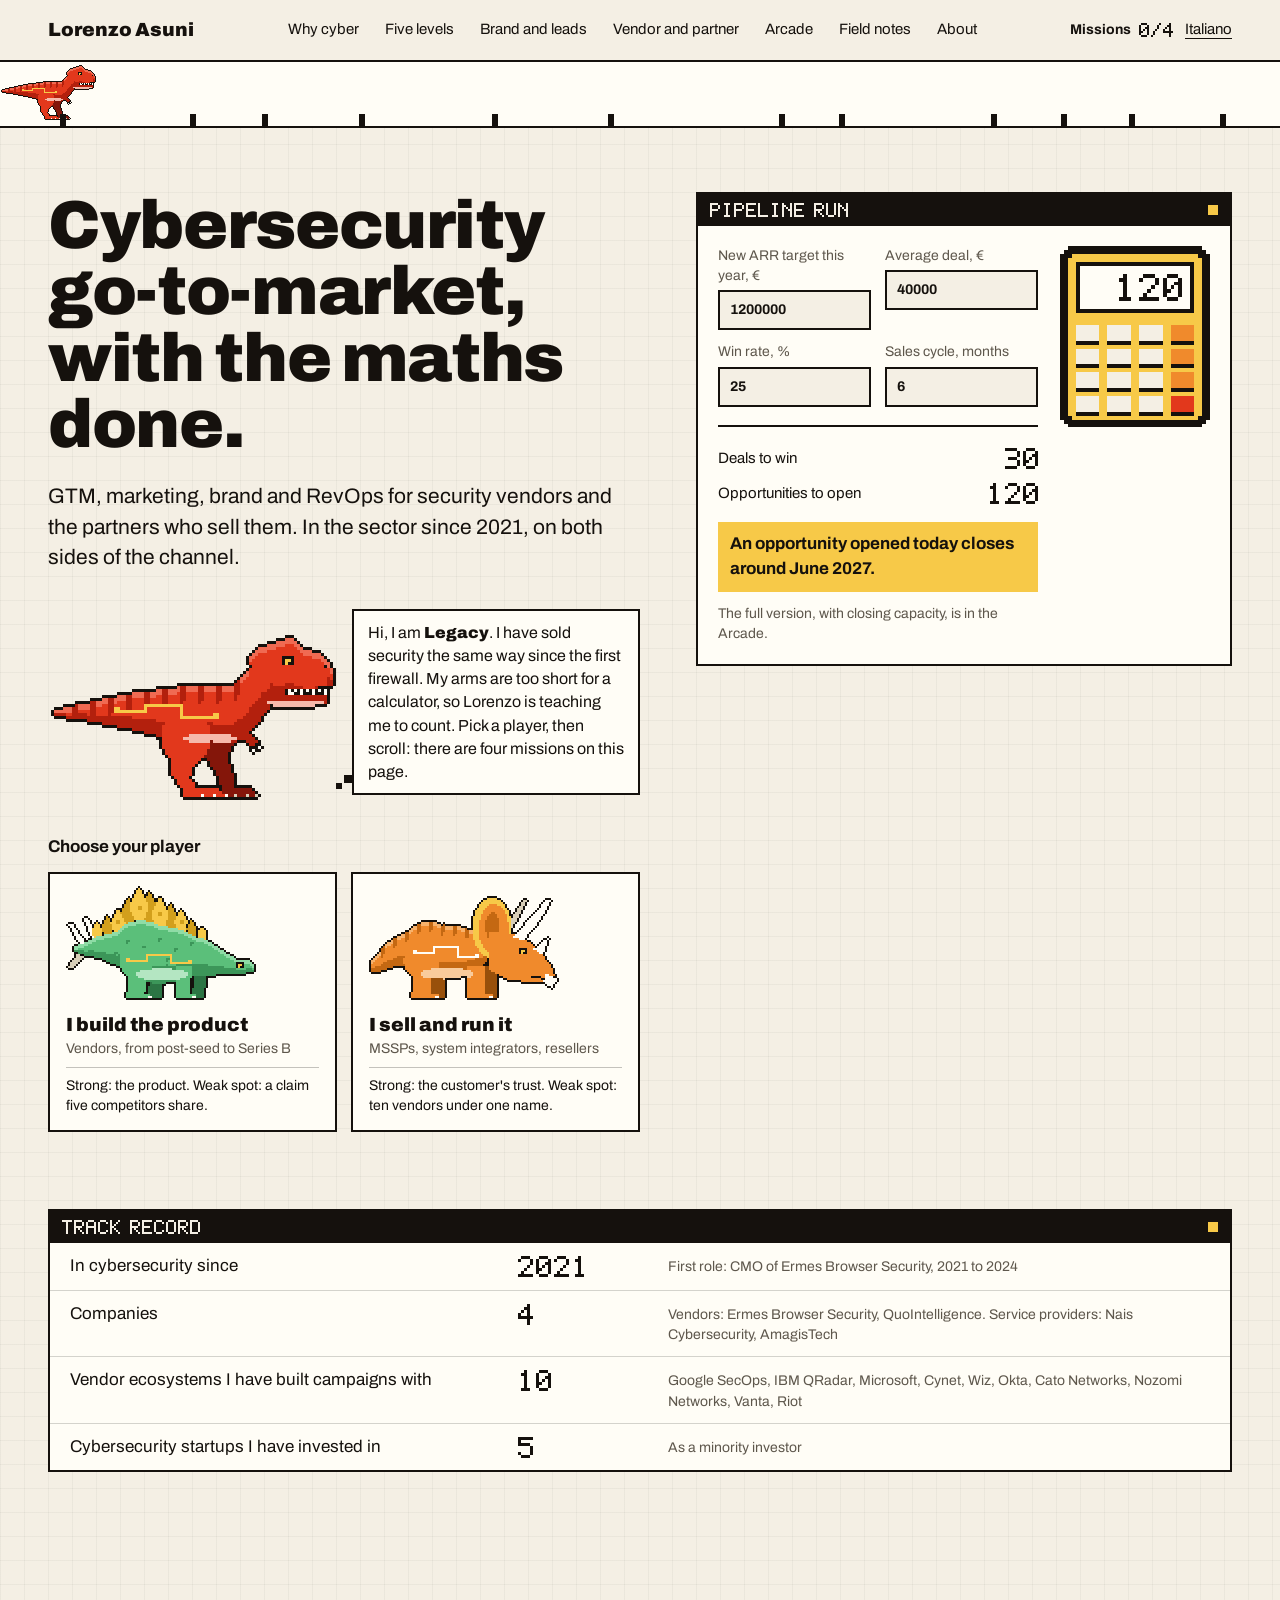
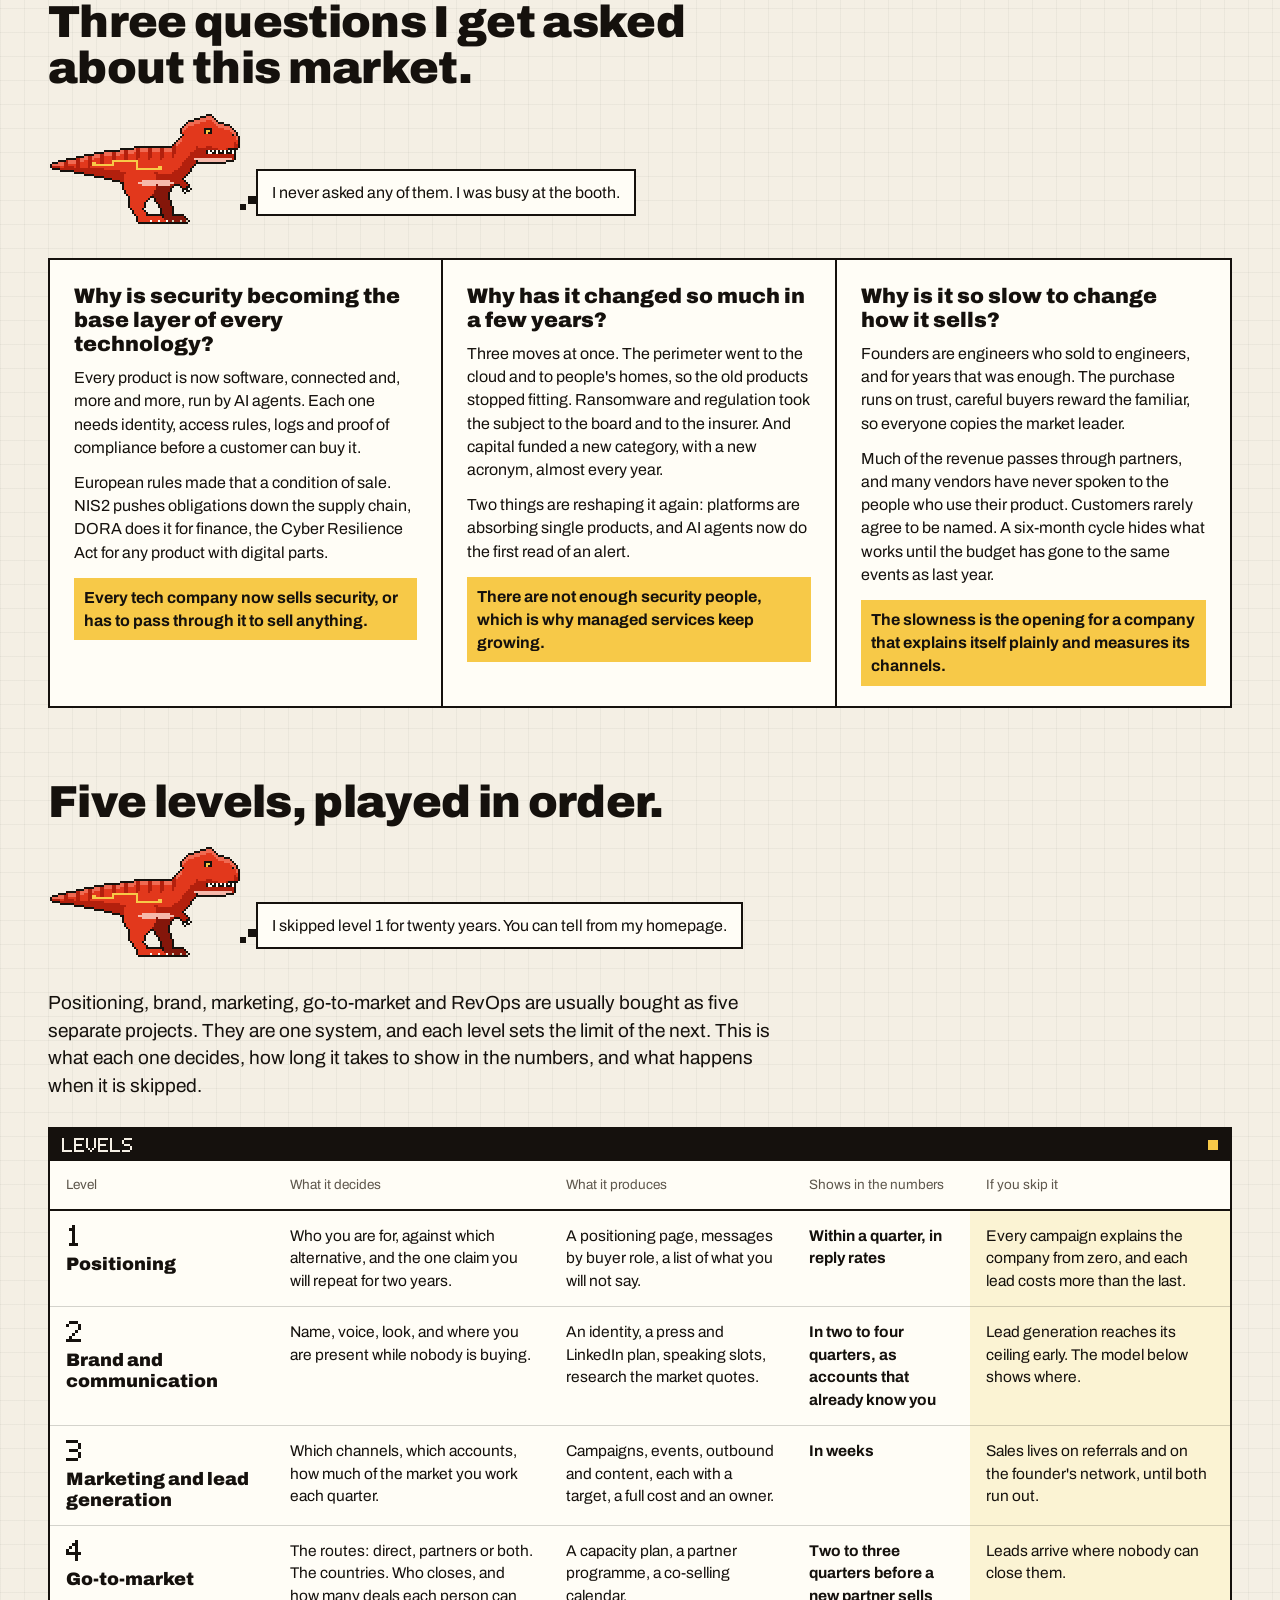
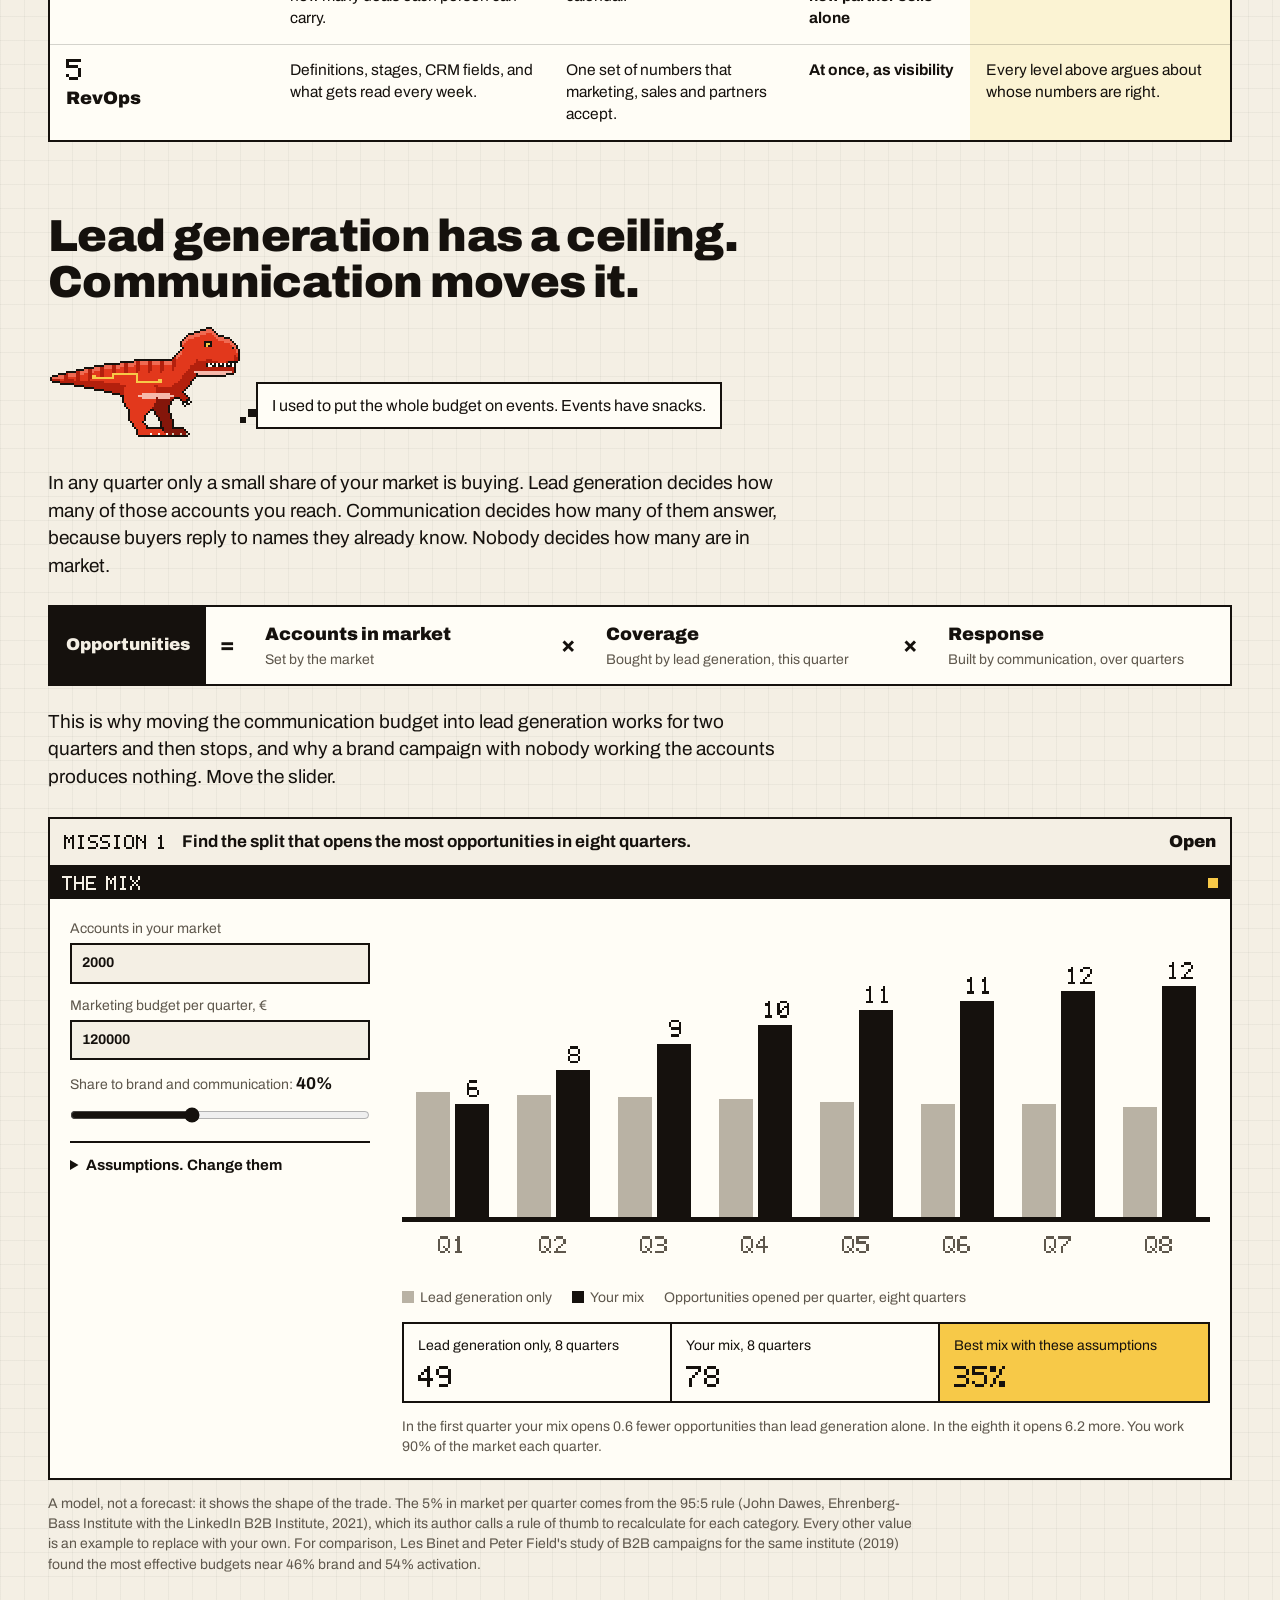
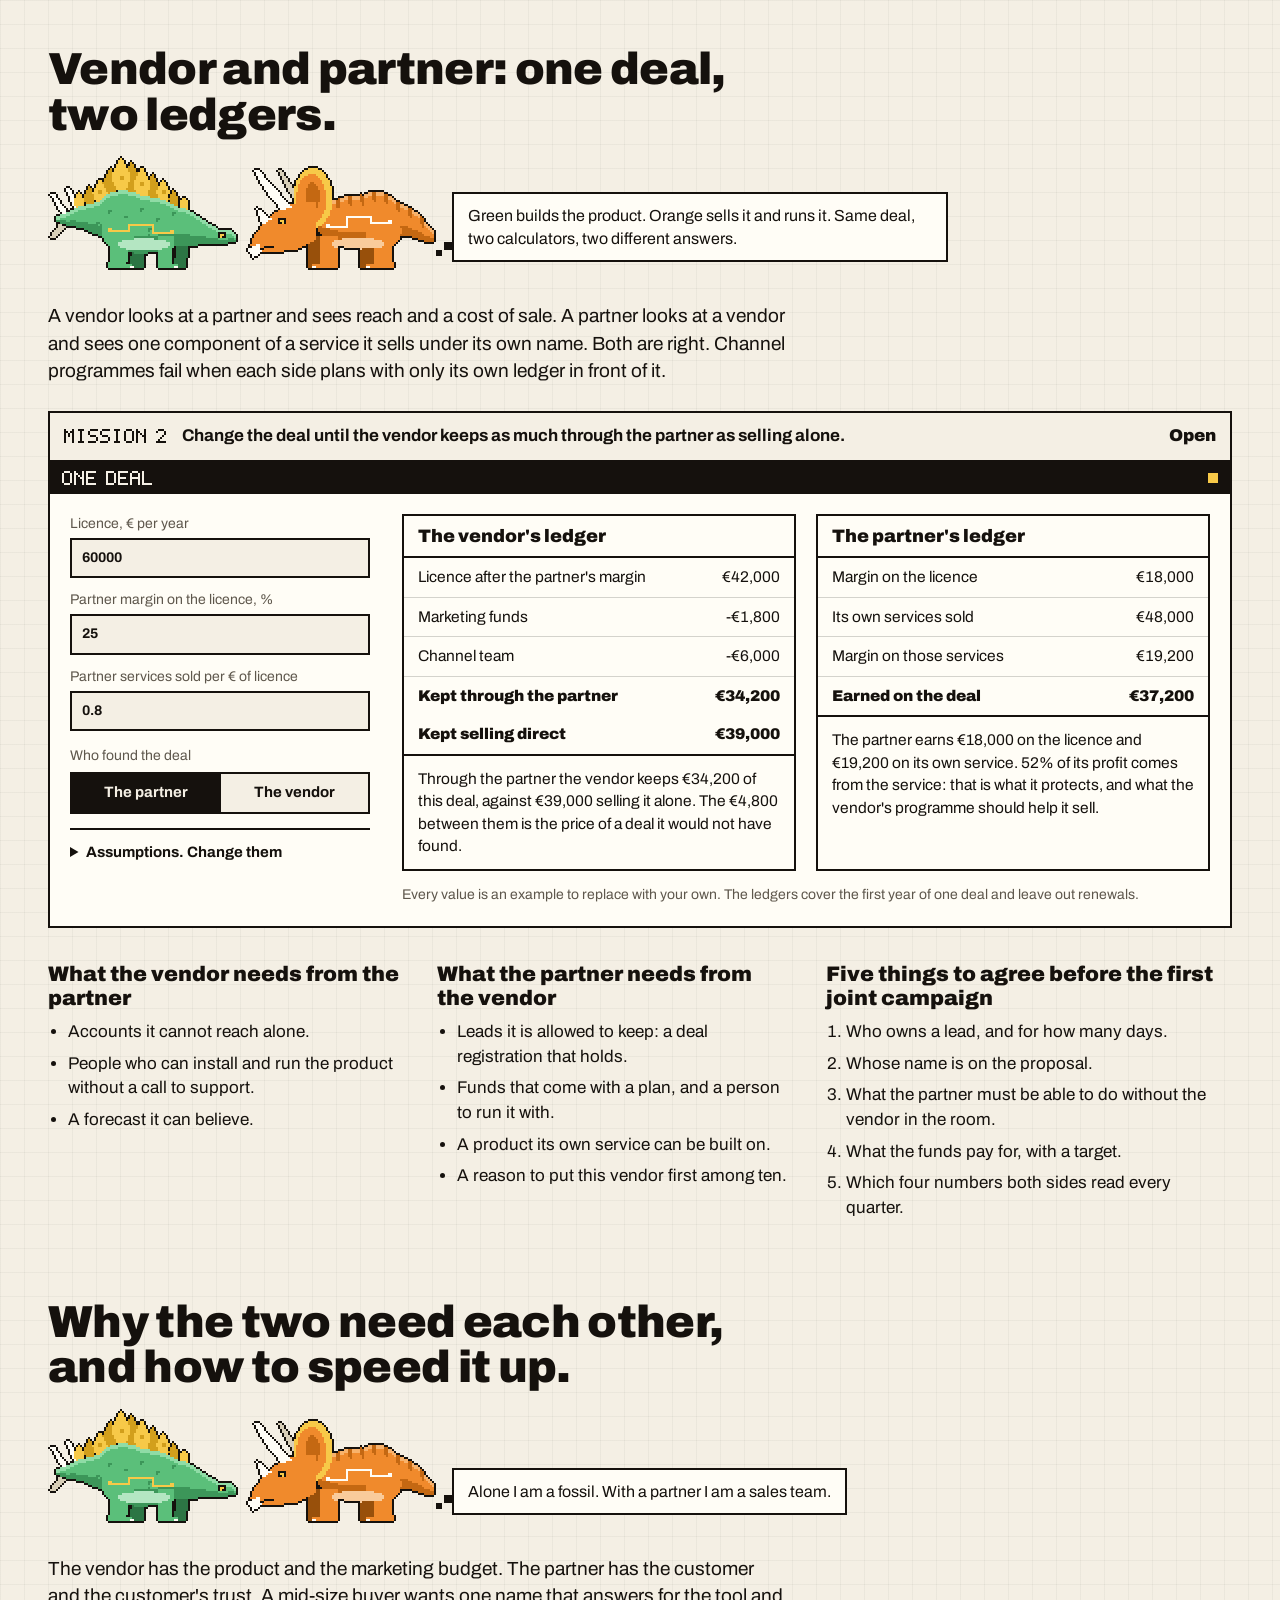
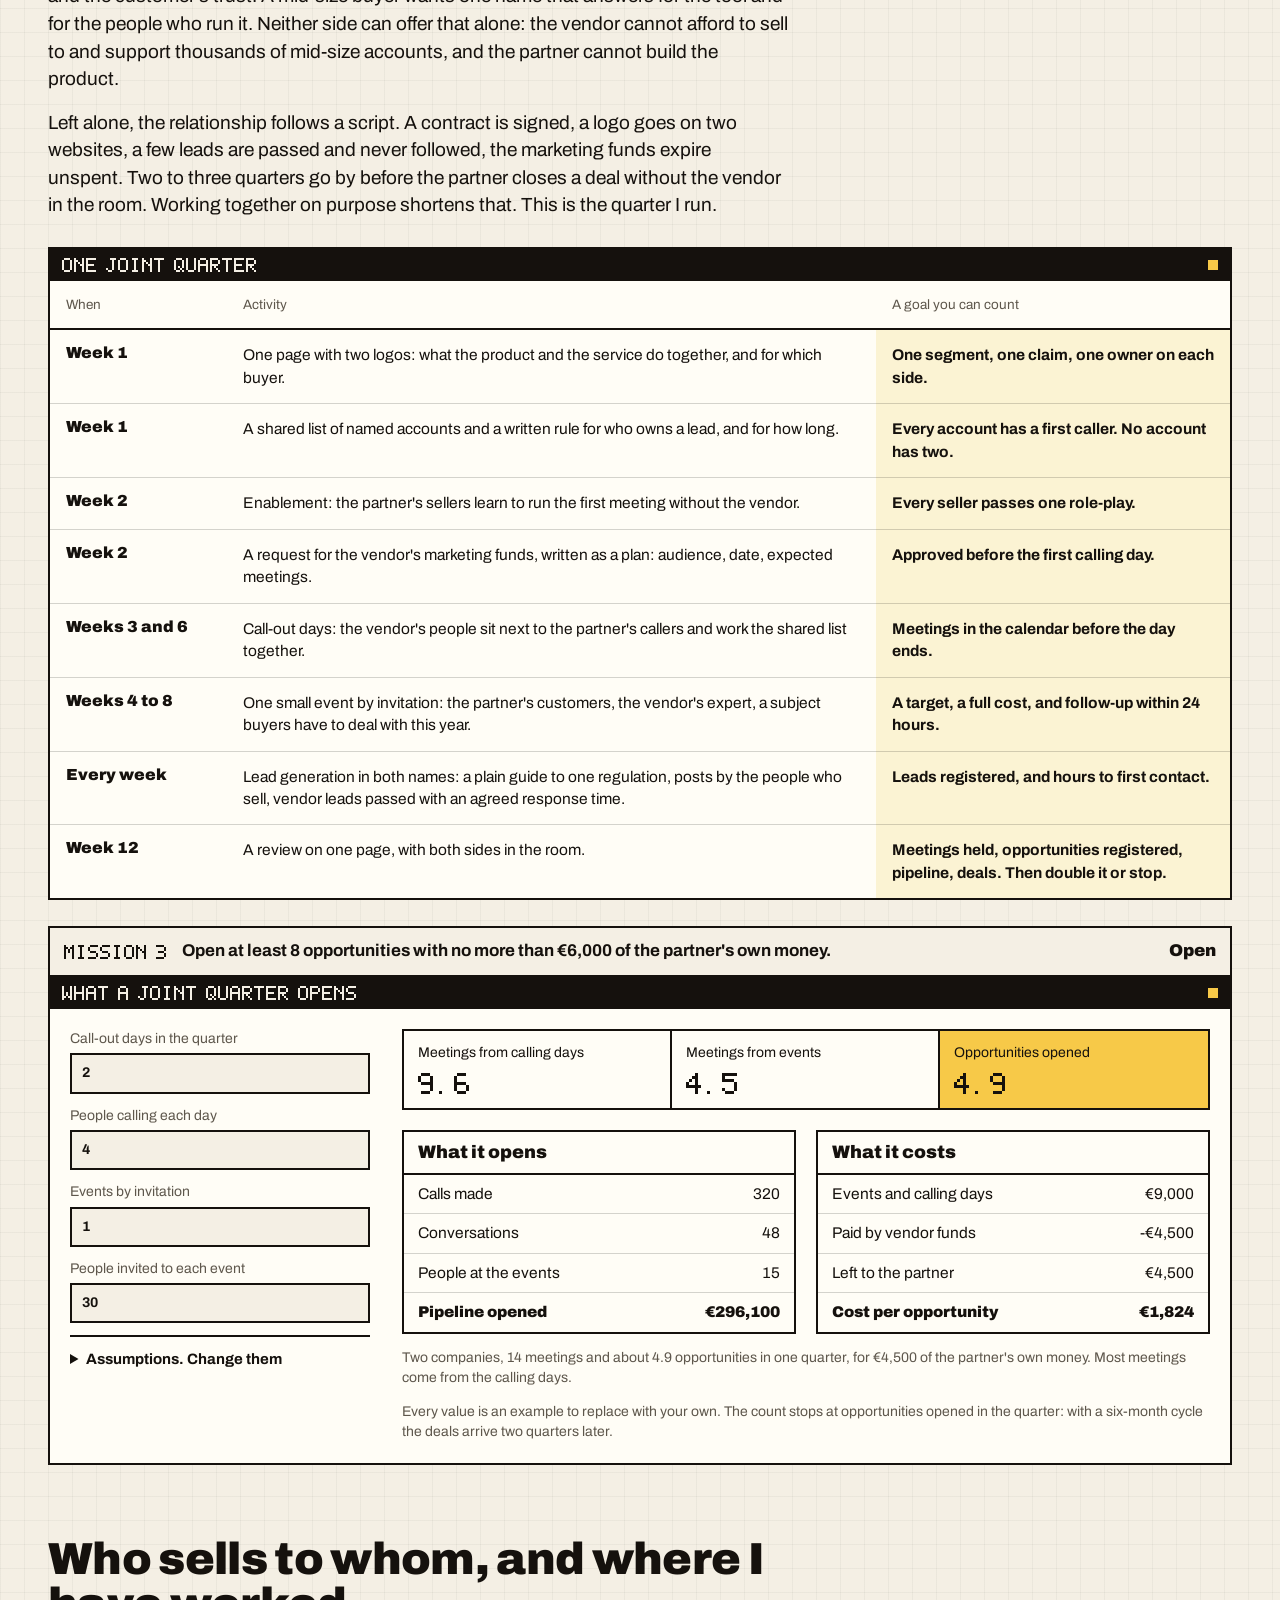
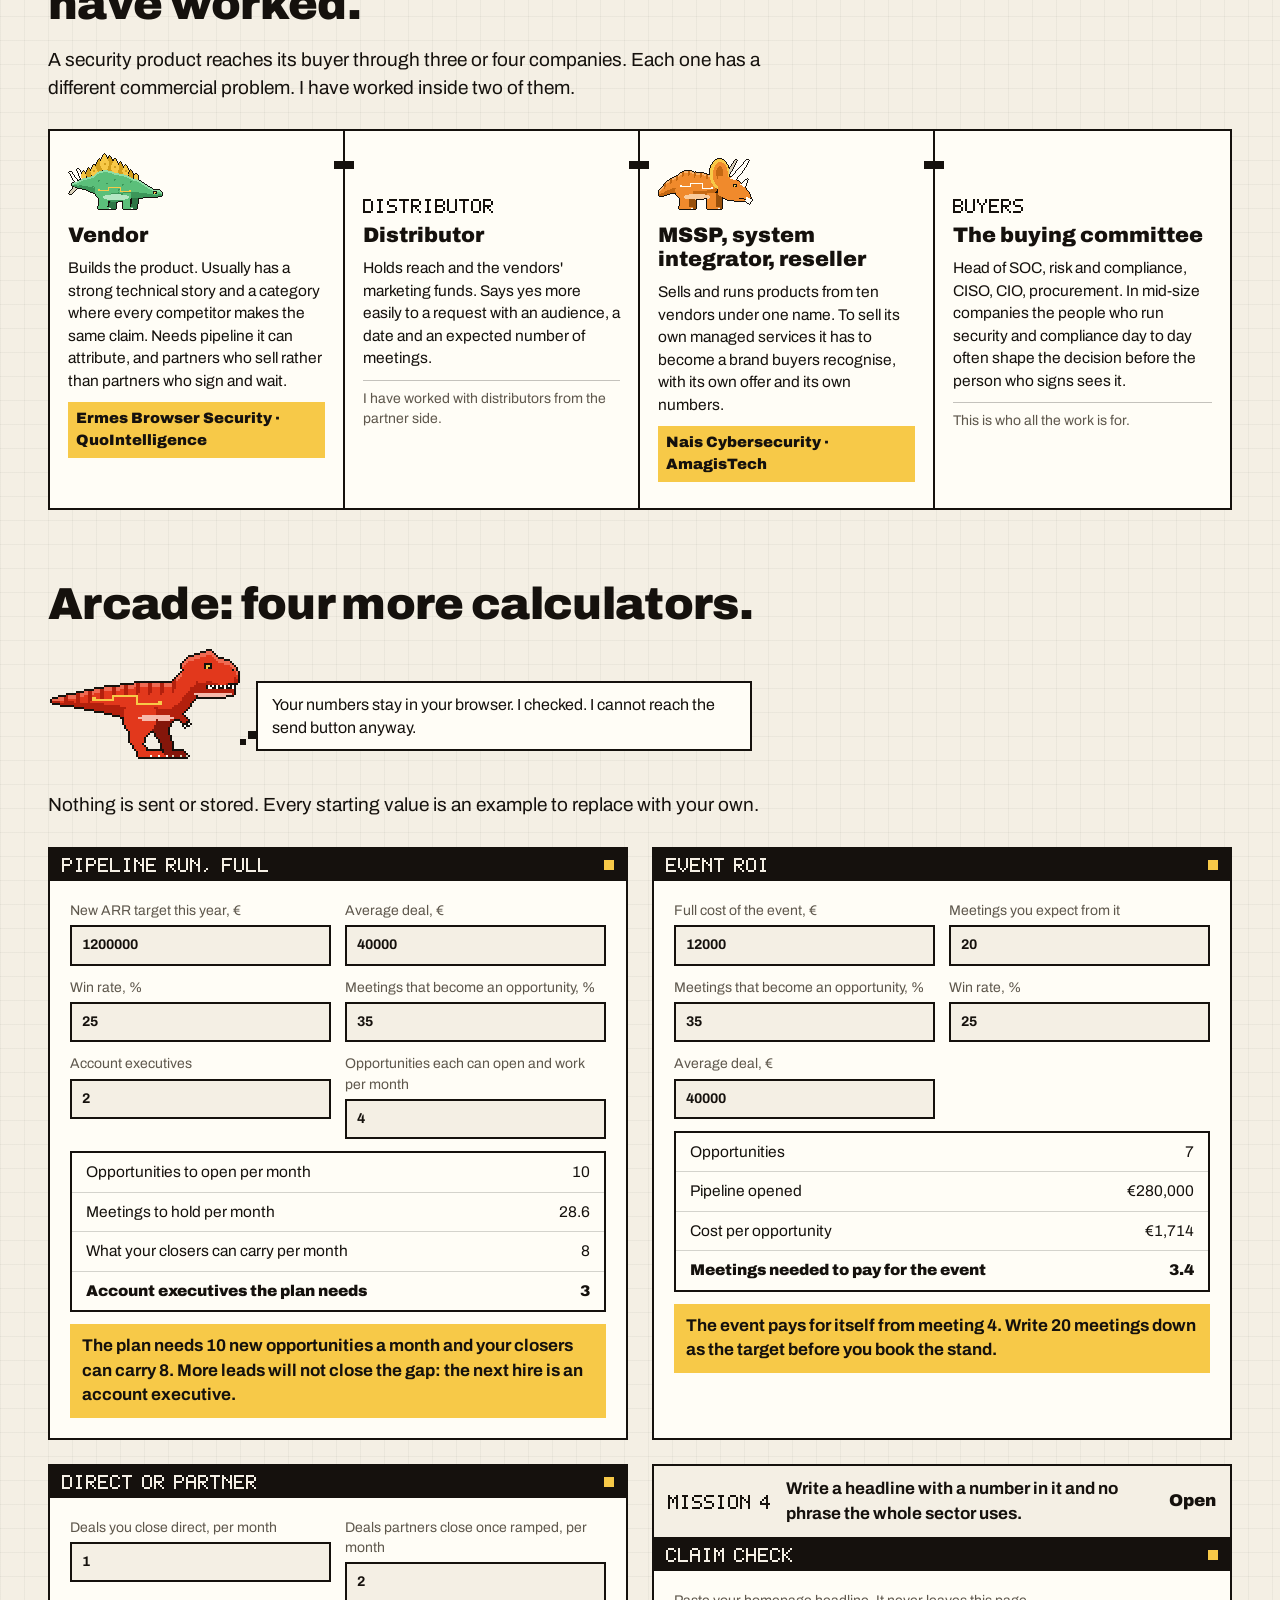
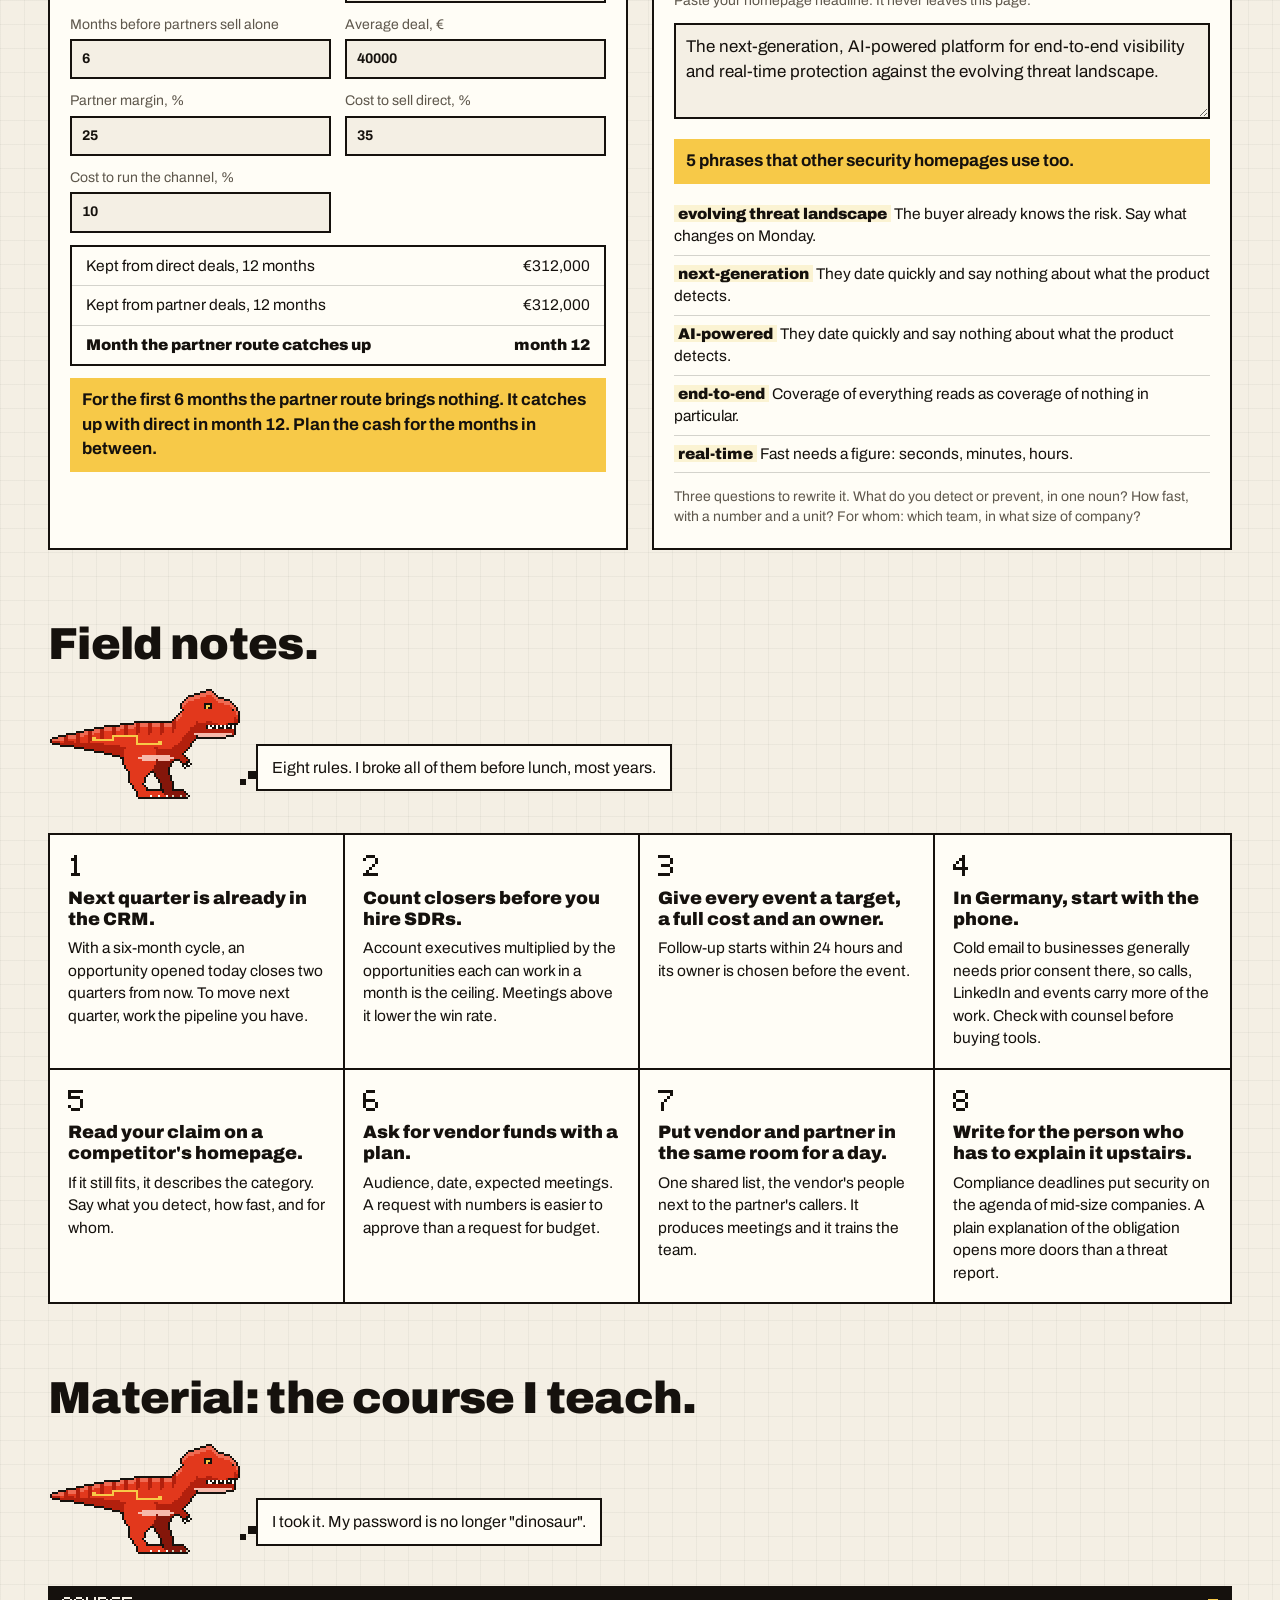
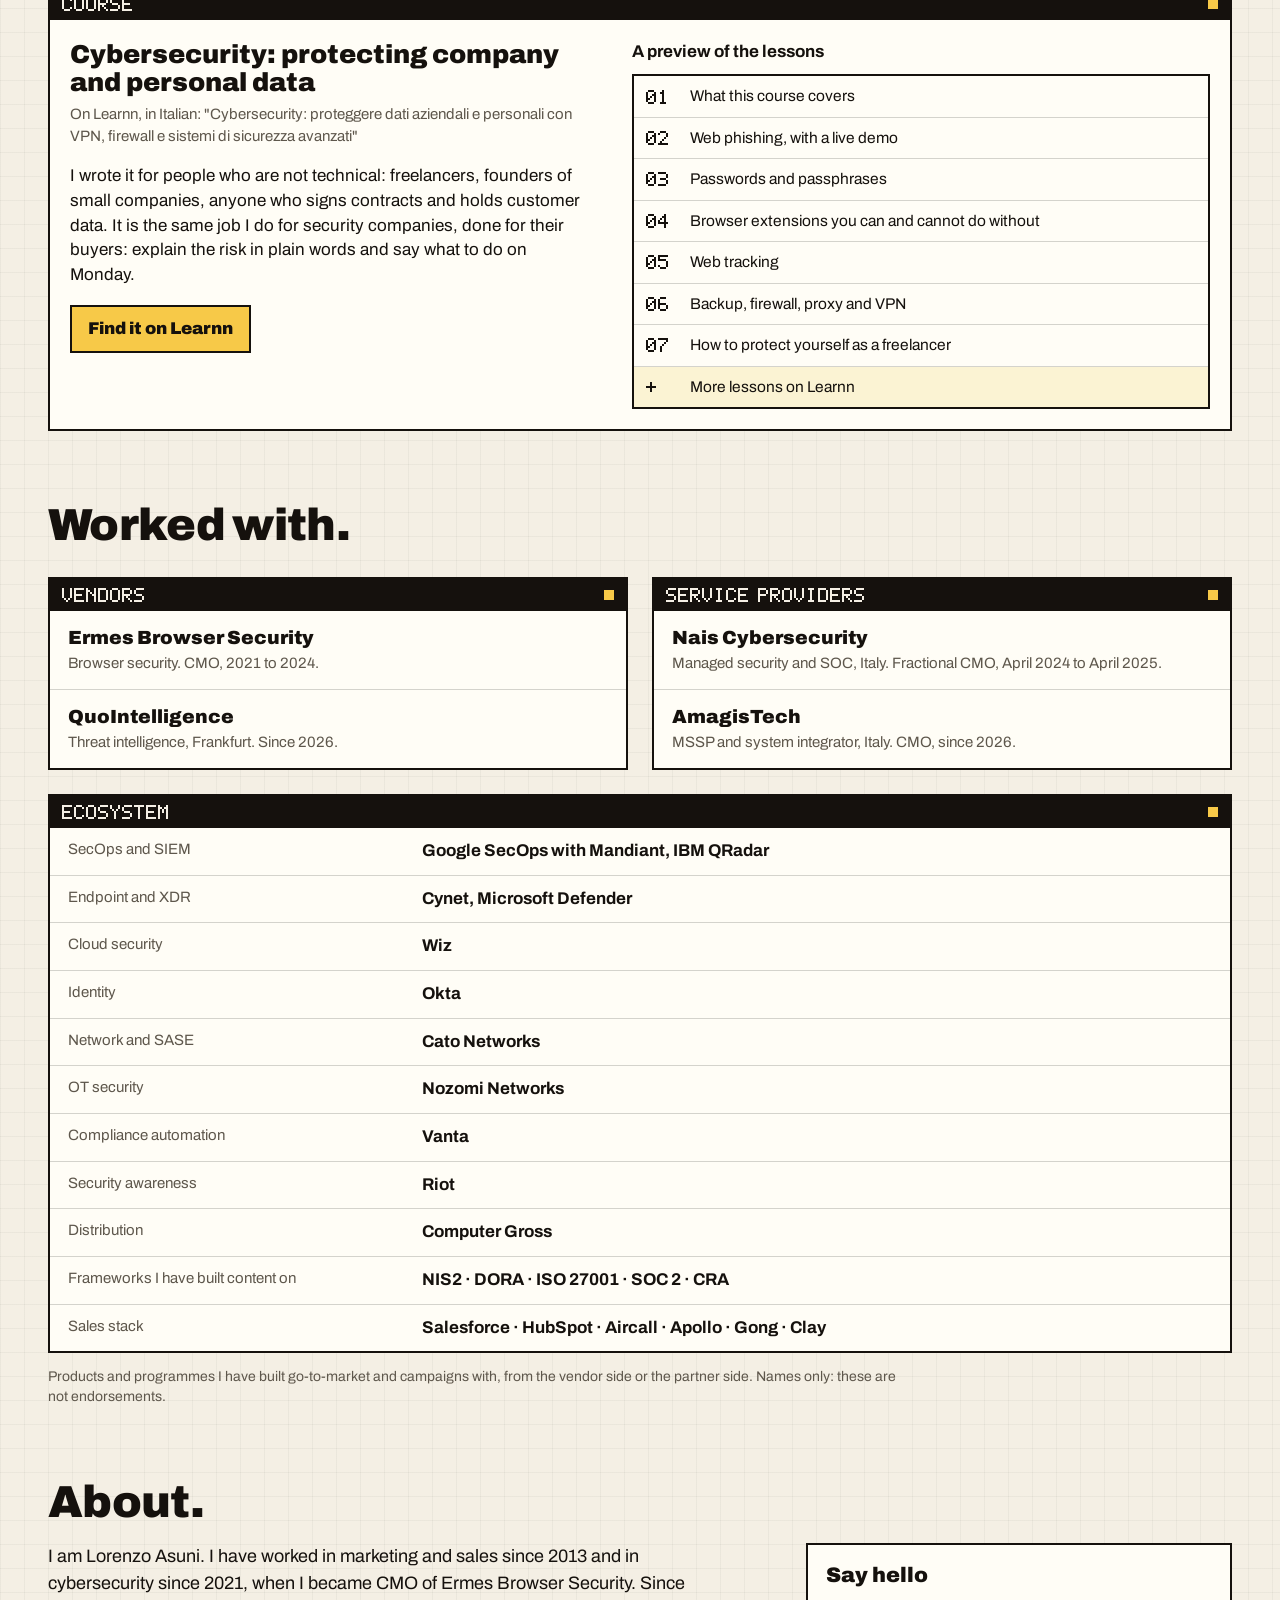
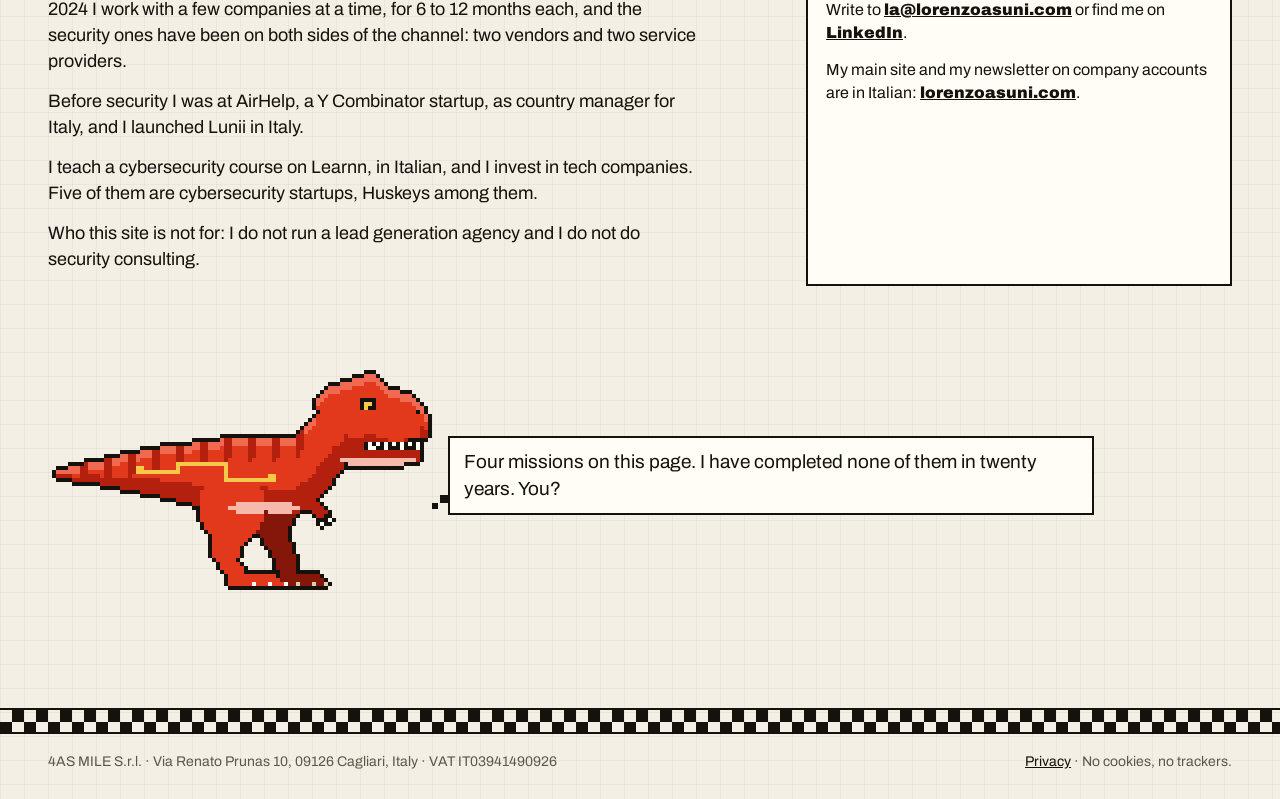
==== commit ee9bff9a: "Scoreboard: cybersecurity startups invested in Adds the count (5, no names) to the track record and " ====
--- a/index.html
+++ b/index.html
@@ -426,6 +426,7 @@
           <tr><th scope="row">In cybersecurity since</th><td class="valore"><span class="px" data-t="2021" data-s="3"></span></td><td class="nota">First role: CMO of Ermes Browser Security, 2021 to 2024</td></tr>
           <tr><th scope="row">Companies</th><td class="valore"><span class="px" data-t="4" data-s="3"></span></td><td class="nota">Vendors: Ermes Browser Security, QuoIntelligence. Service providers: Nais Cybersecurity, AmagisTech</td></tr>
           <tr><th scope="row">Vendor ecosystems I have built campaigns with</th><td class="valore"><span class="px" data-t="10" data-s="3"></span></td><td class="nota">Google SecOps, IBM QRadar, Microsoft, Cynet, Wiz, Okta, Cato Networks, Nozomi Networks, Vanta, Riot</td></tr>
+          <tr><th scope="row">Cybersecurity startups I have invested in</th><td class="valore"><span class="px" data-t="5" data-s="3"></span></td><td class="nota">As a minority investor</td></tr>
         </tbody>
       </table>
     </section>
@@ -890,7 +891,7 @@
       <div>
         <p>I am Lorenzo Asuni. I have worked in marketing and sales since 2013 and in cybersecurity since 2021, when I became CMO of Ermes Browser Security. Since 2024 I work with a few companies at a time, for 6 to 12 months each, and the security ones have been on both sides of the channel: two vendors and two service providers.</p>
         <p>Before security I was at AirHelp, a Y Combinator startup, as country manager for Italy, and I launched Lunii in Italy.</p>
-        <p>I teach a cybersecurity course on Learnn, in Italian, and I invest in tech companies, Huskeys among them.</p>
+        <p>I teach a cybersecurity course on Learnn, in Italian, and I invest in tech companies. Five of them are cybersecurity startups, Huskeys among them.</p>
         <p>Who this site is not for: I do not run a lead generation agency and I do not do security consulting.</p>
       </div>
       <div class="ciao">
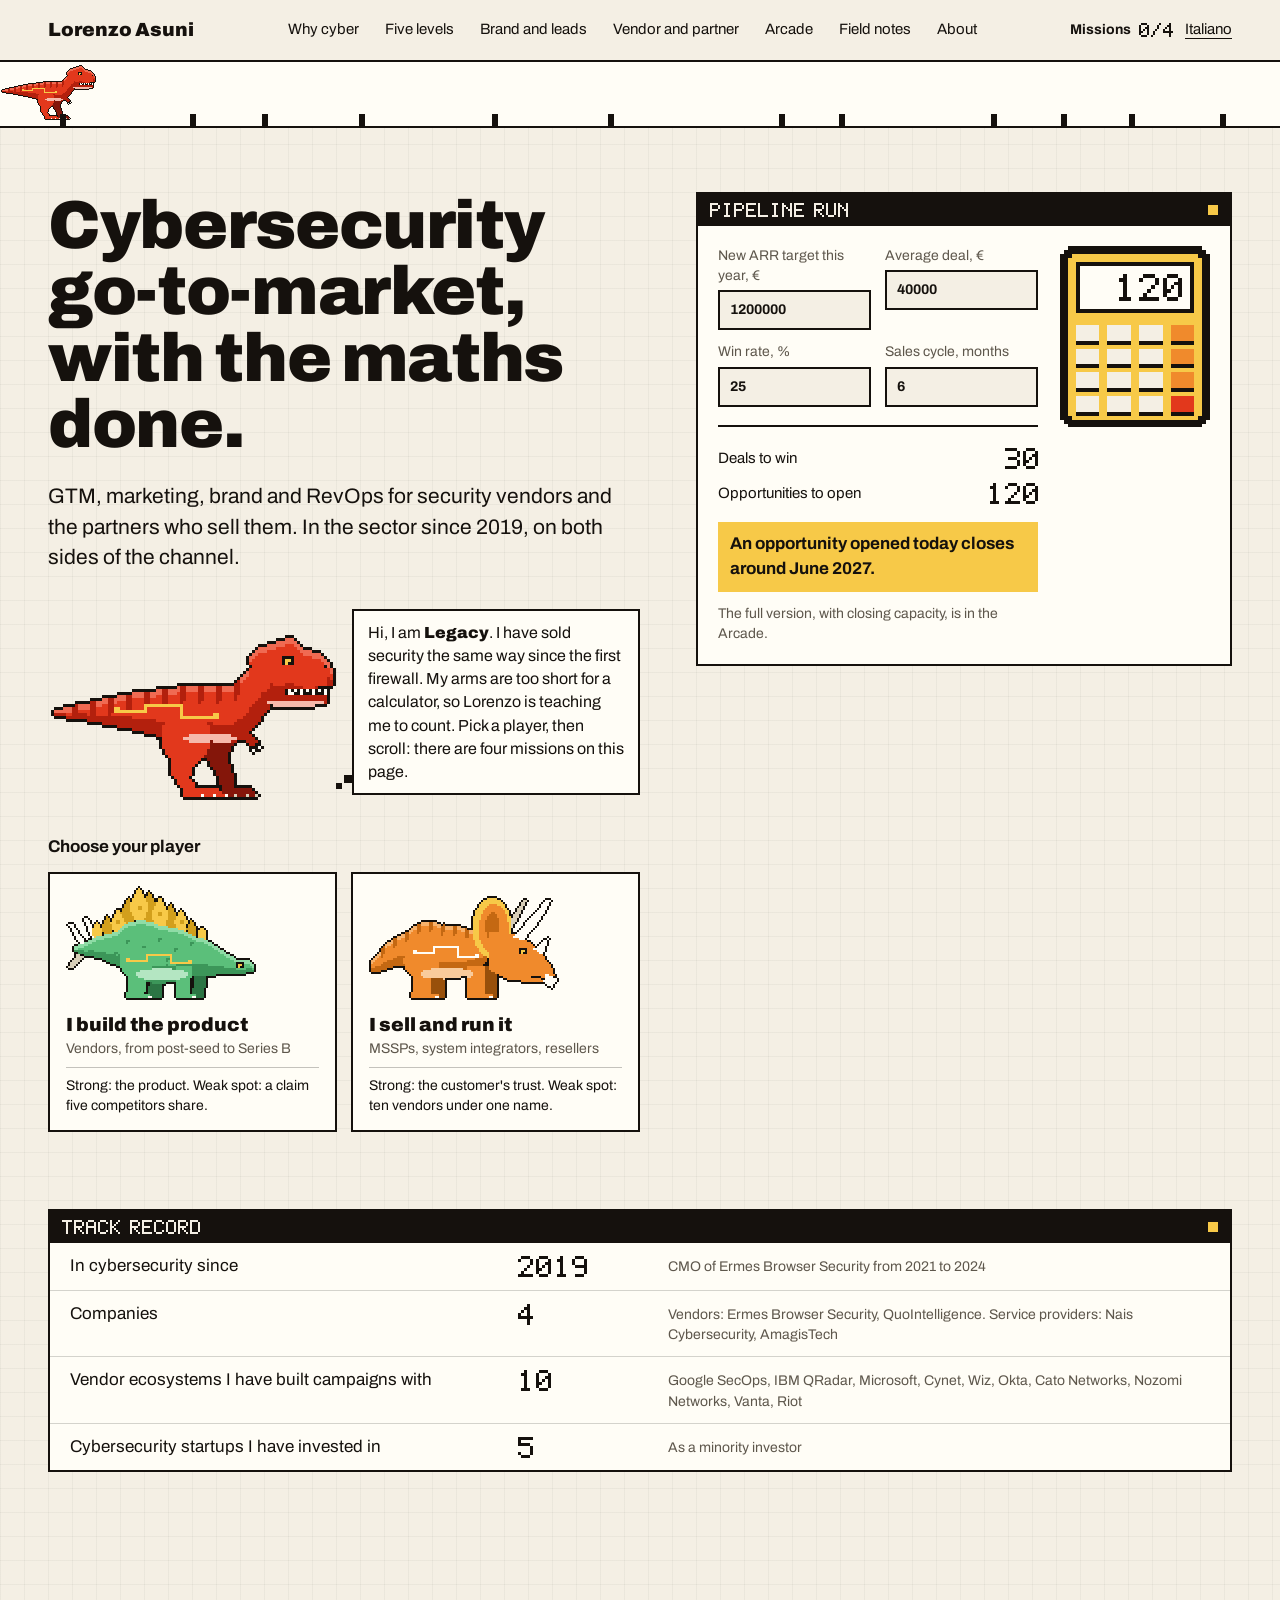
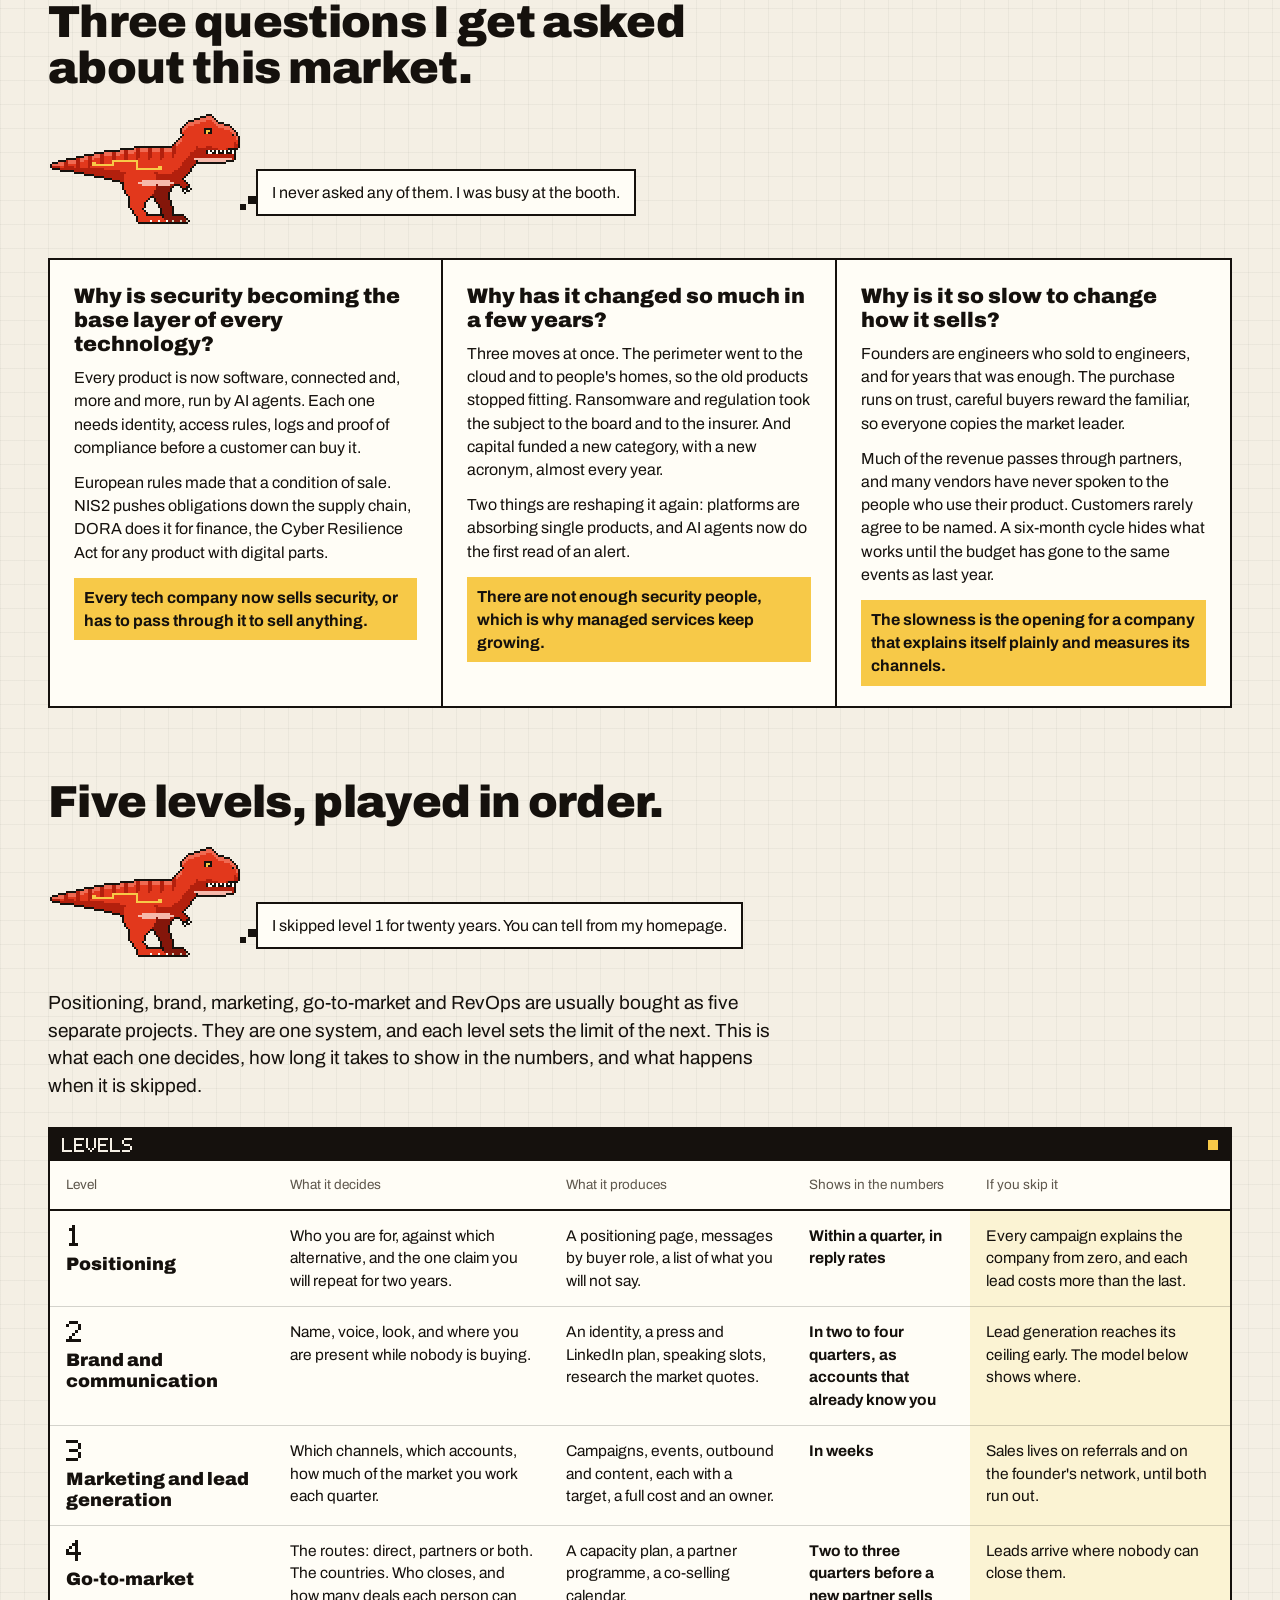
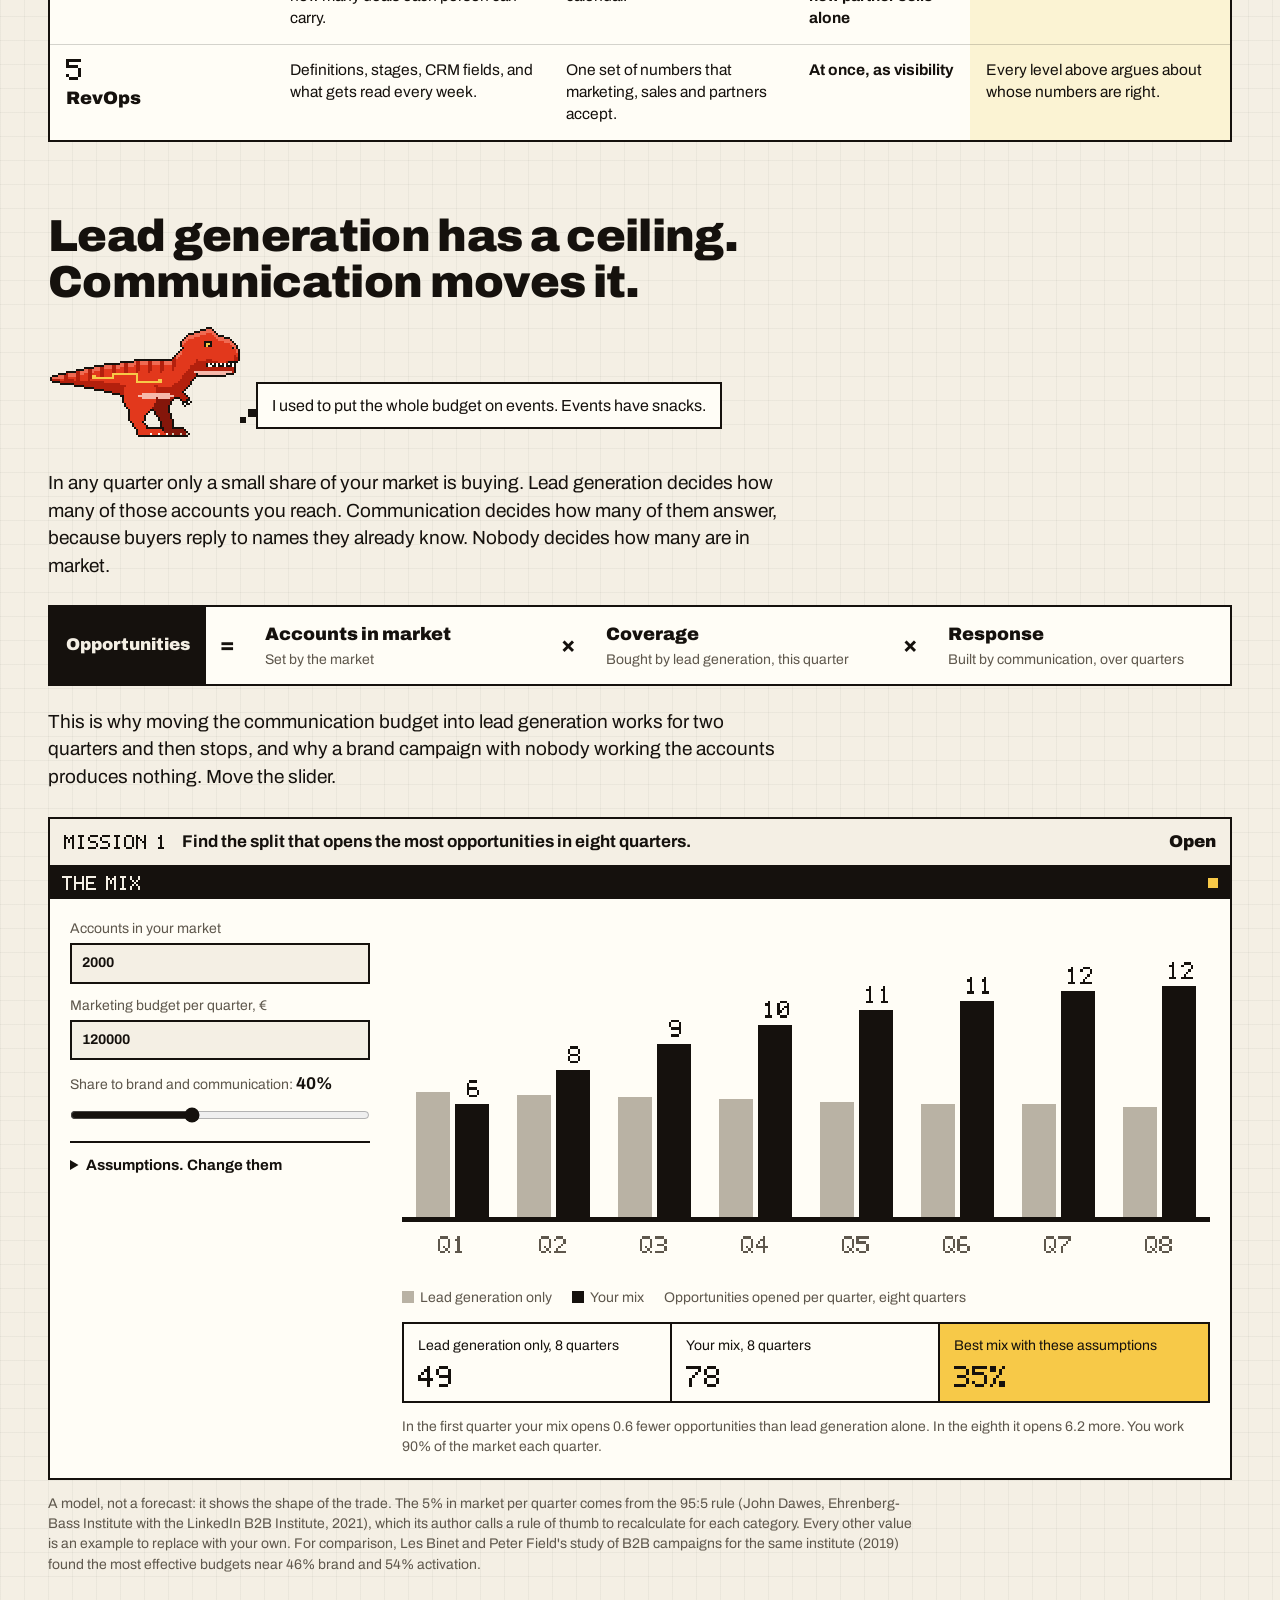
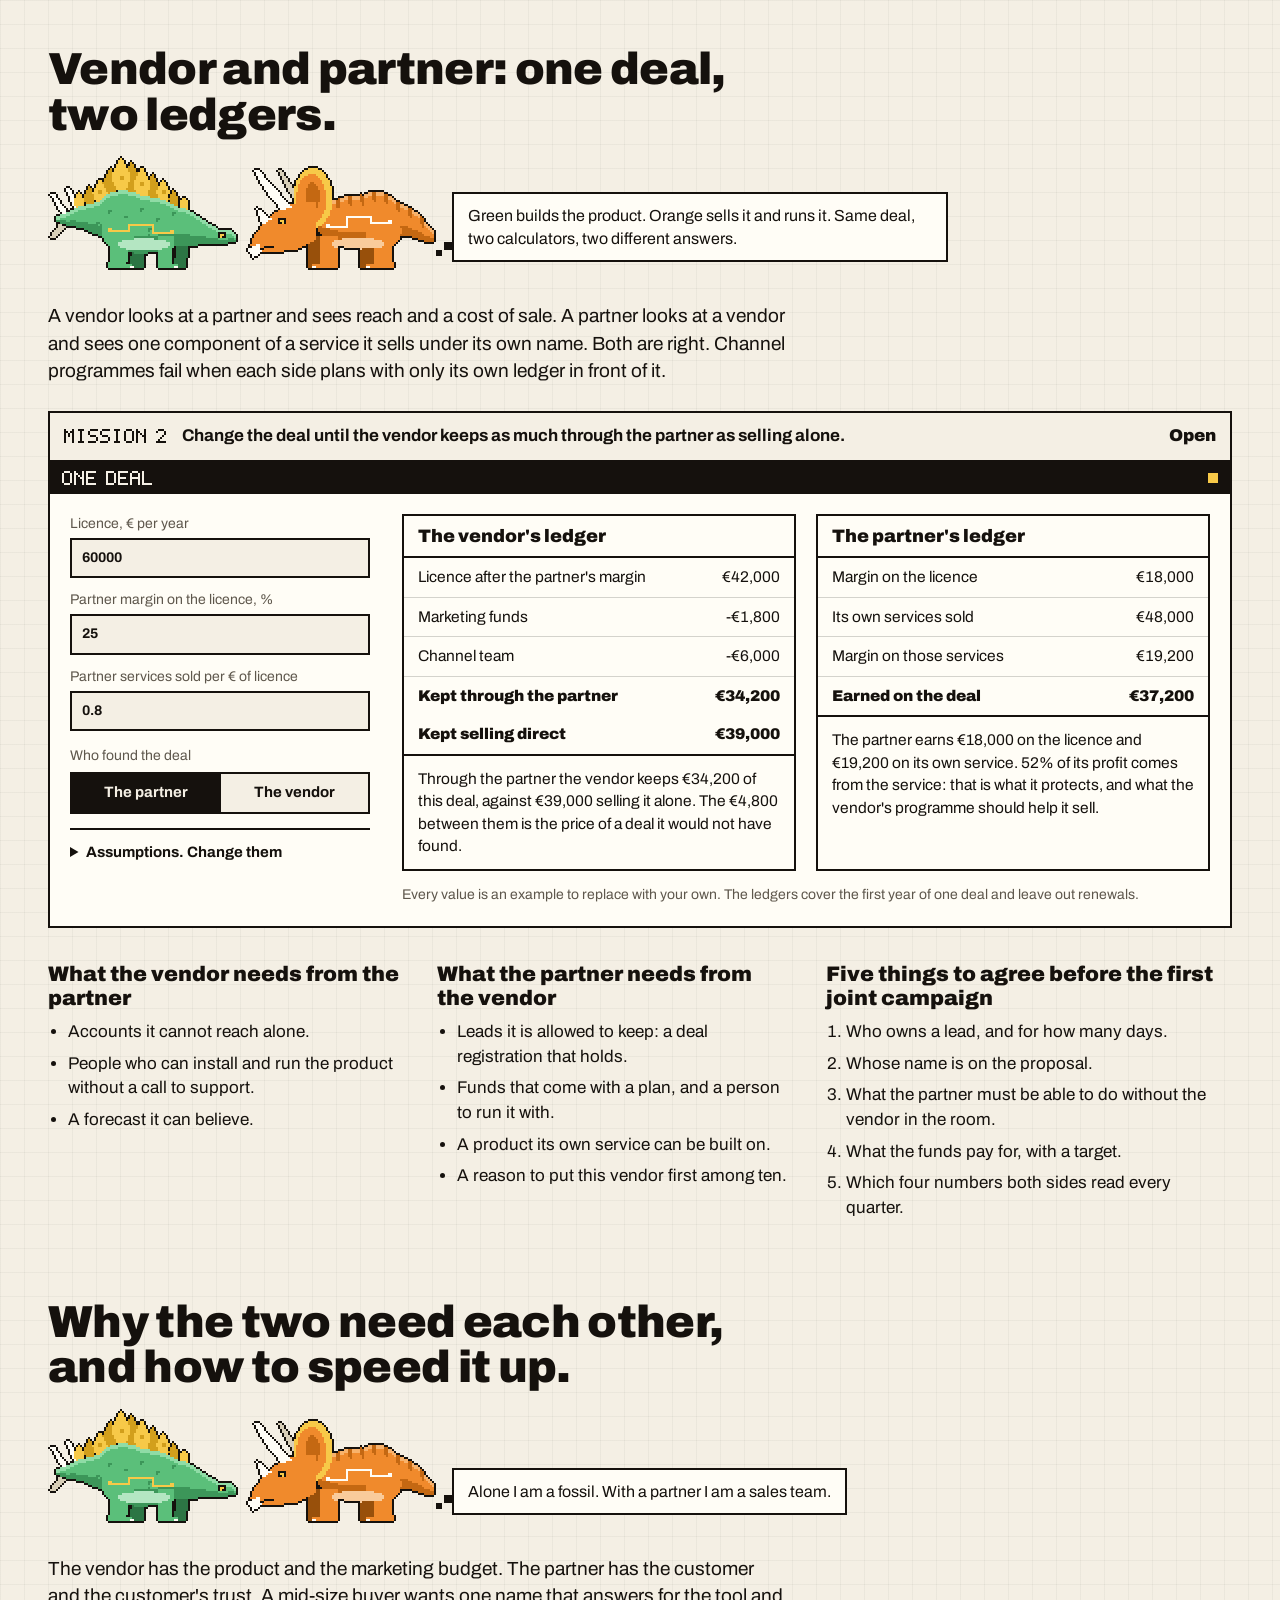
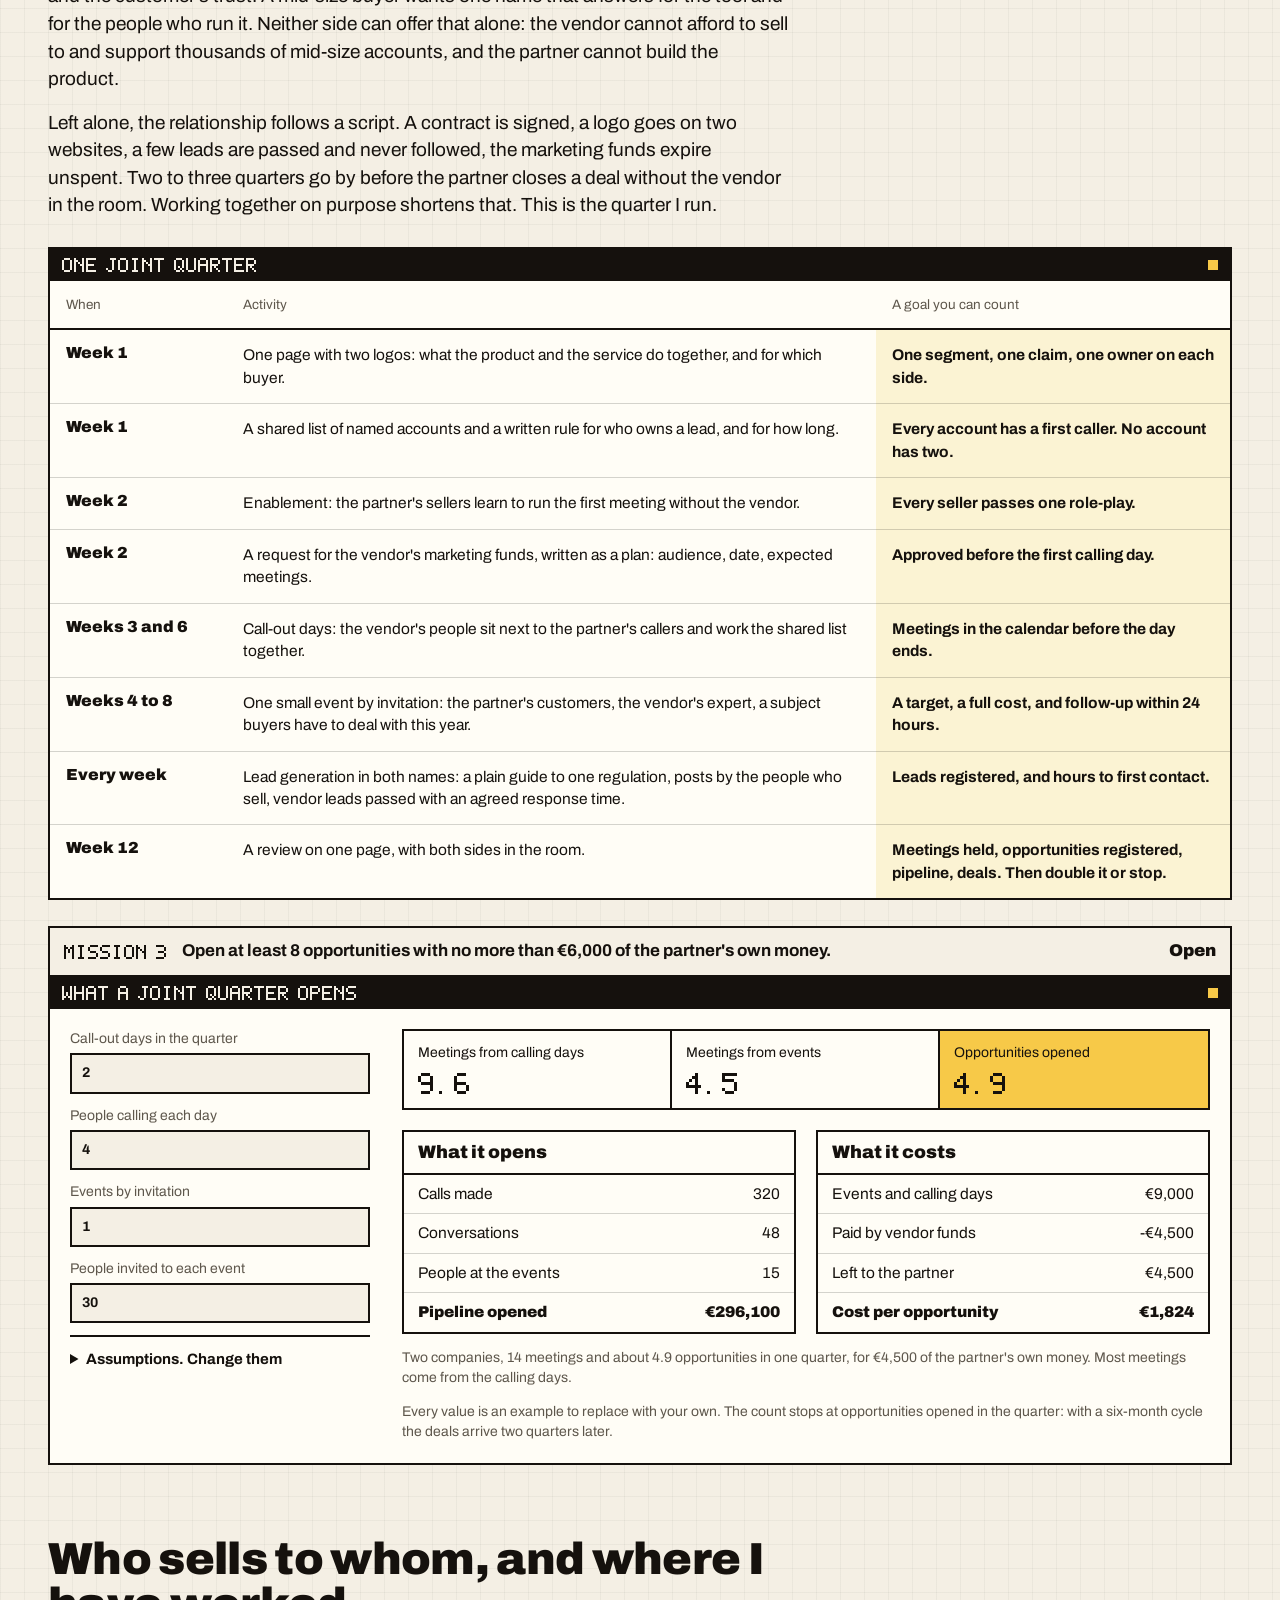
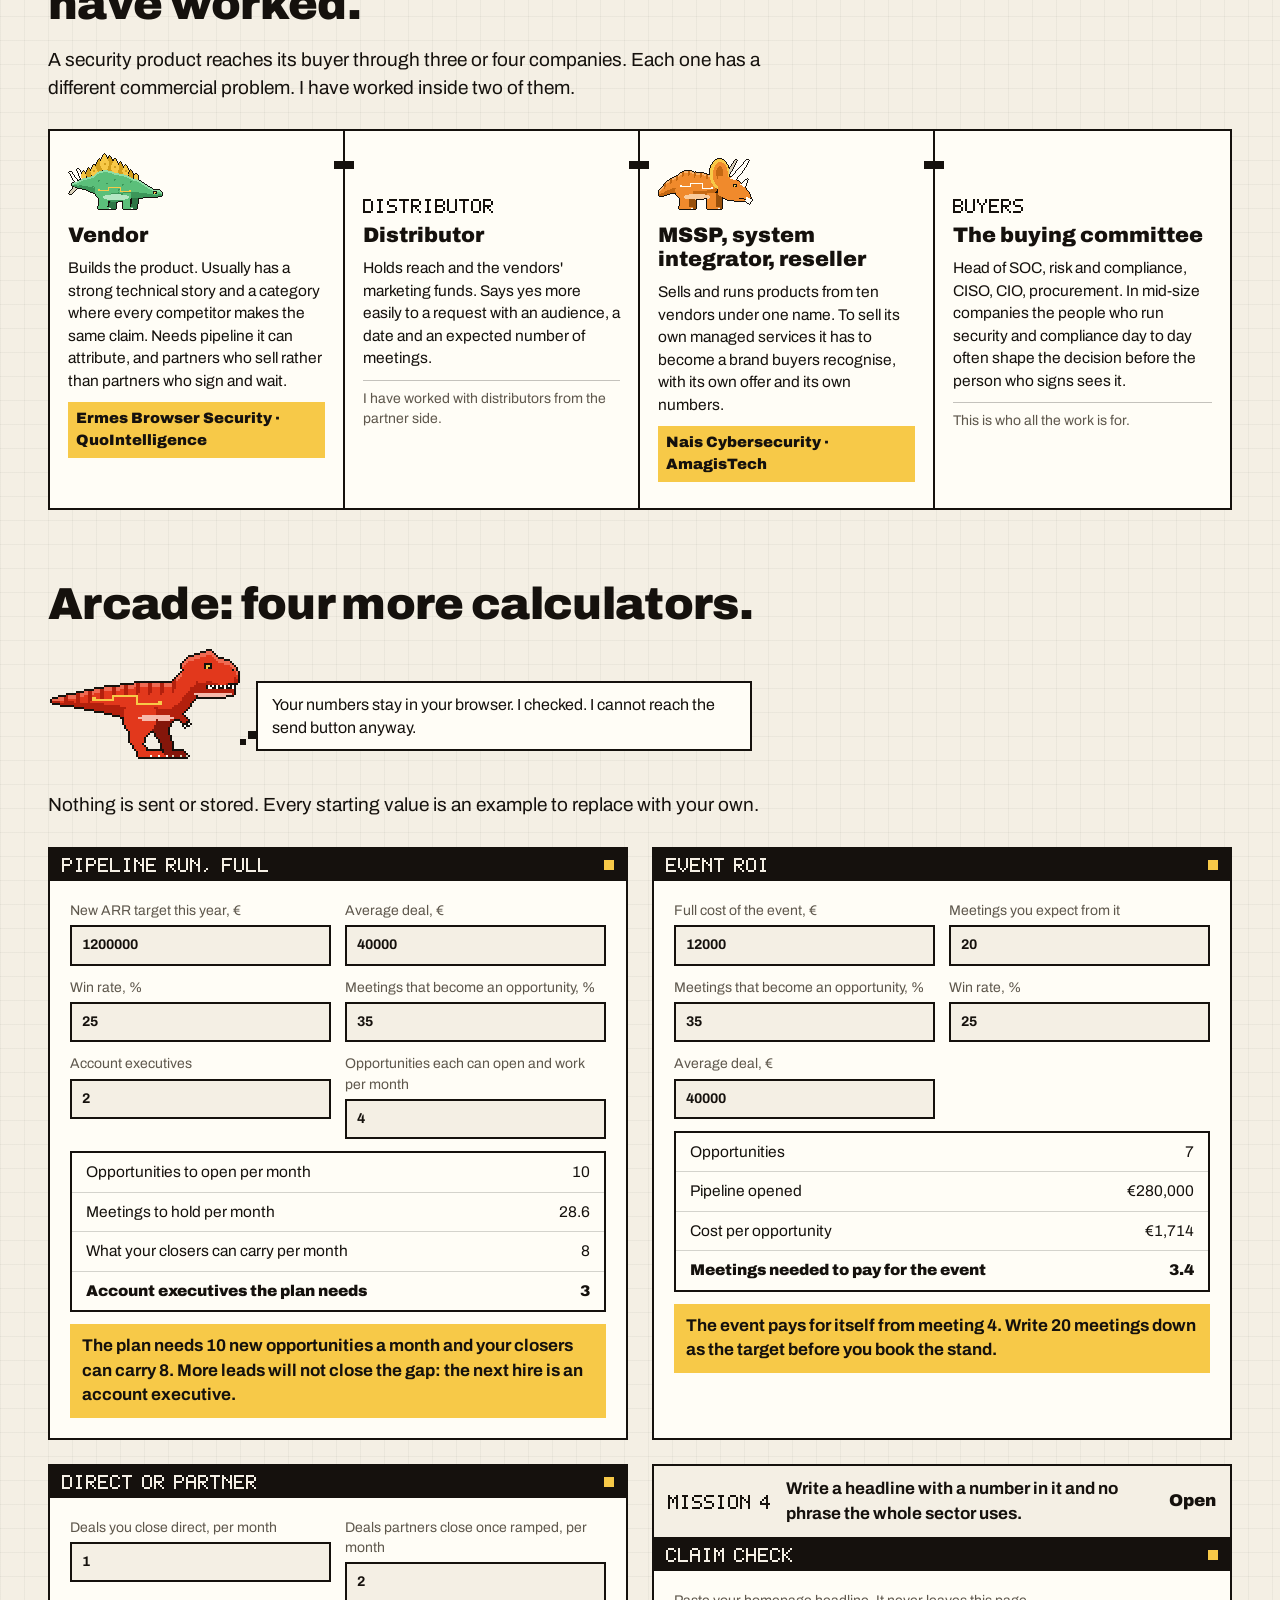
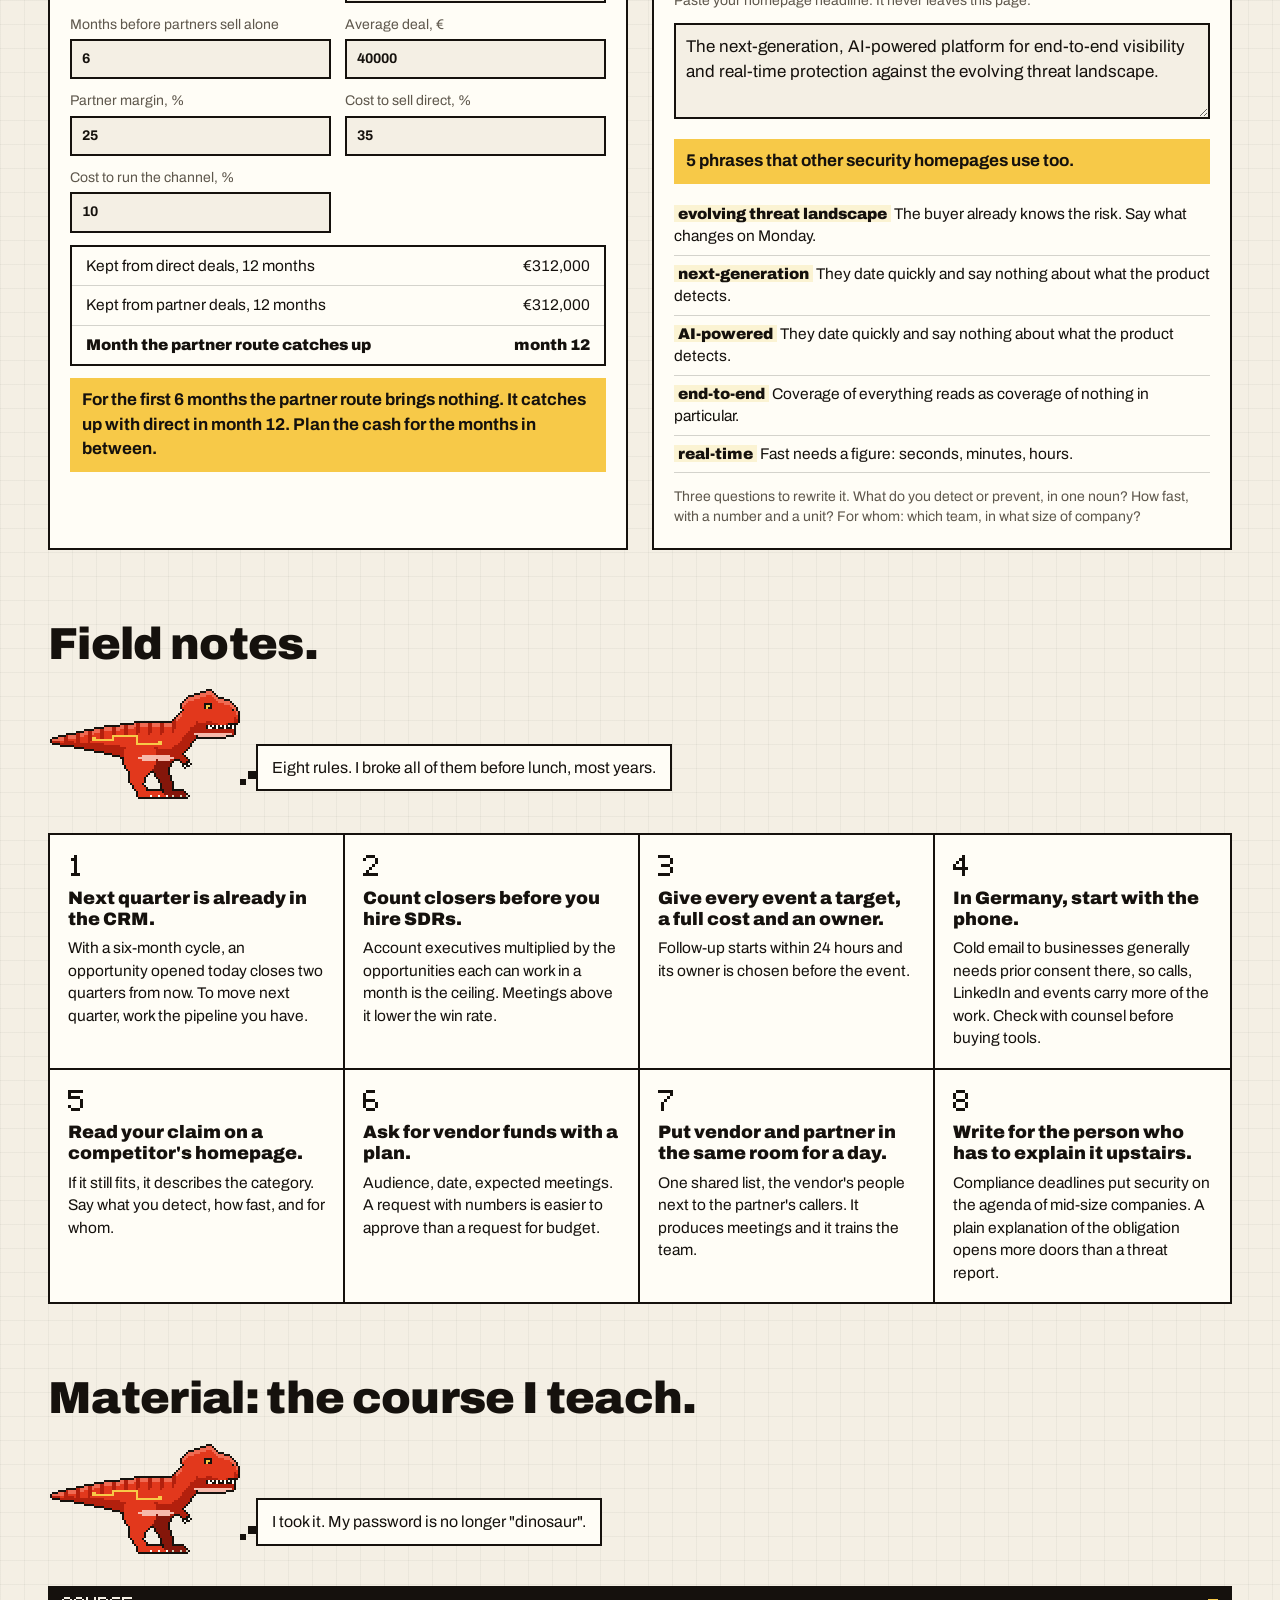
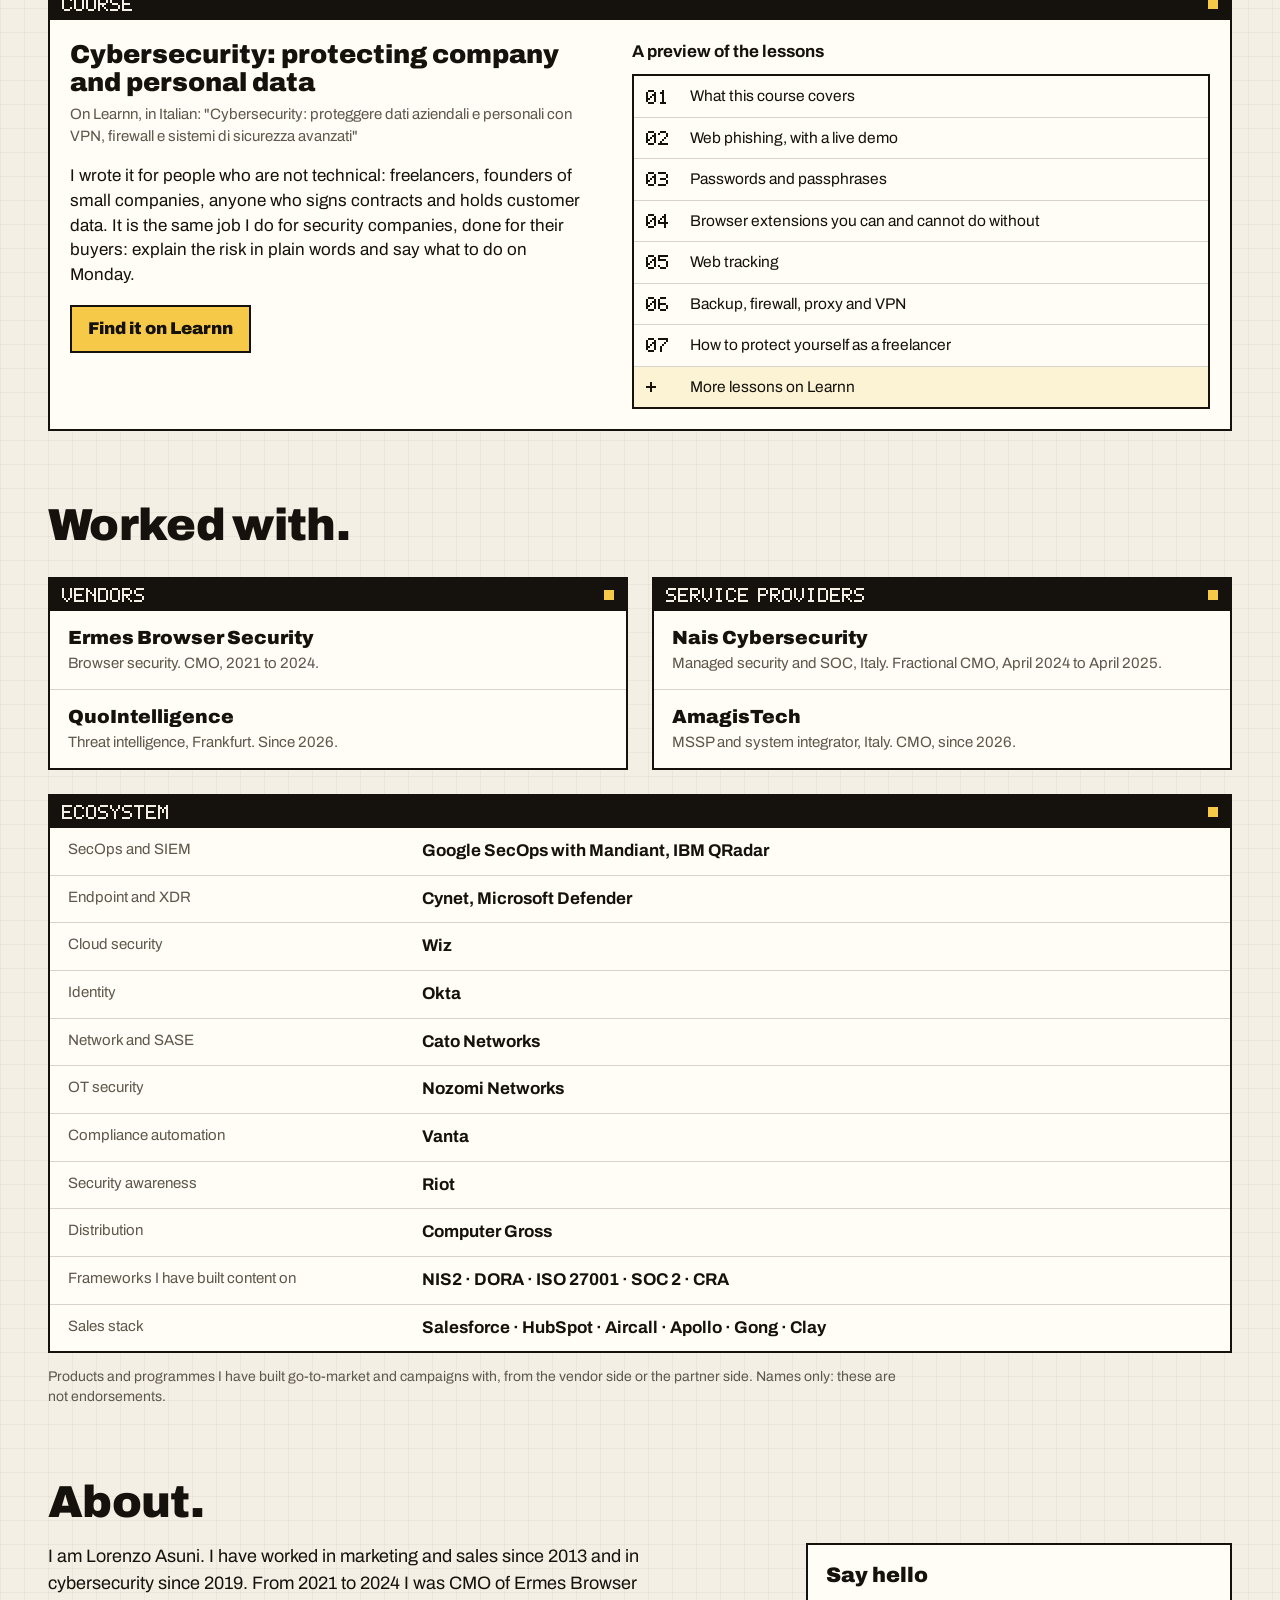
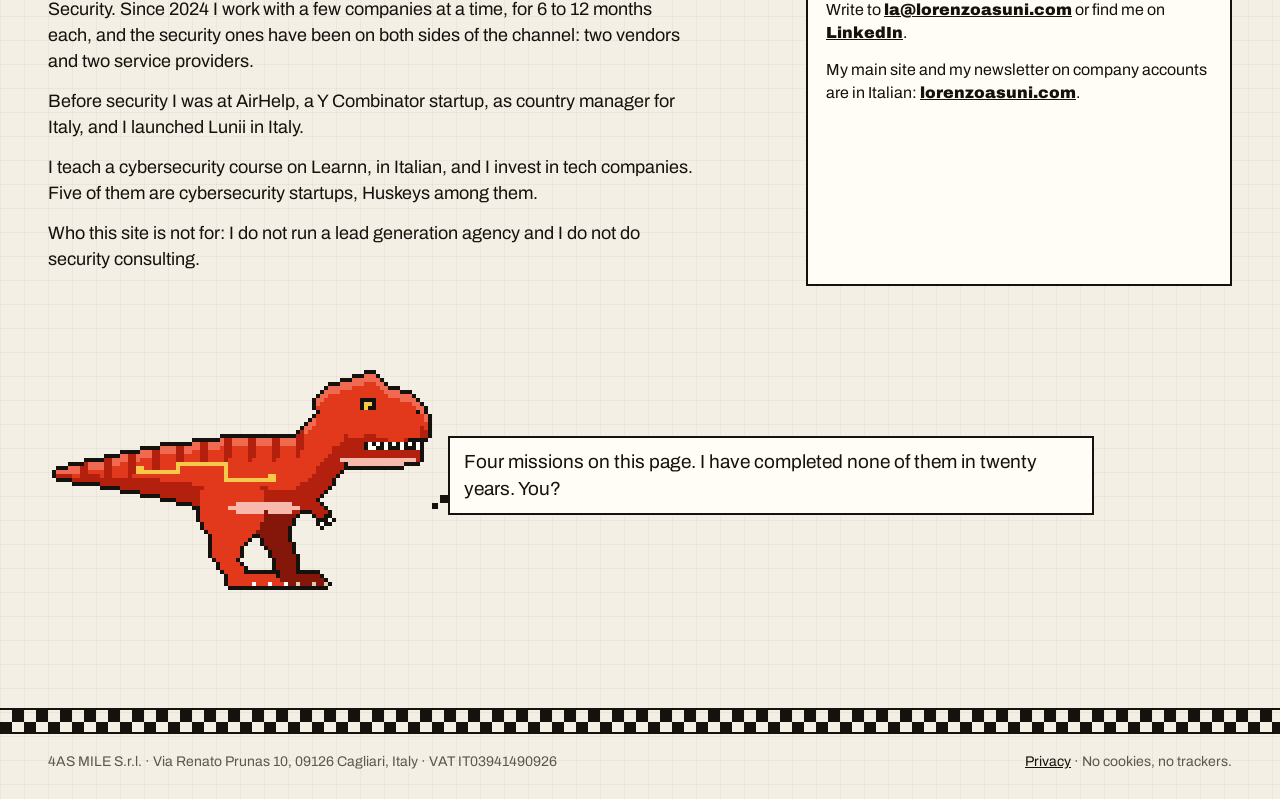
==== commit 9006e3d1: "In cybersecurity since 2019 Start, Scoreboard and About now say 2019; the Ermes CMO years stay 2021 " ====
--- a/index.html
+++ b/index.html
@@ -376,7 +376,7 @@
   <section class="start" id="start">
     <div>
       <h1>Cybersecurity go-to-market, with the maths done.</h1>
-      <p class="riga">GTM, marketing, brand and RevOps for security vendors and the partners who sell them. In the sector since 2021, on both sides of the channel.</p>
+      <p class="riga">GTM, marketing, brand and RevOps for security vendors and the partners who sell them. In the sector since 2019, on both sides of the channel.</p>
 
       <p class="guida"><span class="sprite" data-sprite="rex" data-tinta="legacy" data-w="288" aria-hidden="true"></span><span class="fumetto">Hi, I am <b>Legacy</b>. I have sold security the same way since the first firewall. My arms are too short for a calculator, so Lorenzo is teaching me to count. Pick a player, then scroll: there are four missions on this page.</span></p>
 
@@ -423,7 +423,7 @@
       <header><span class="px" data-t="TRACK RECORD" data-s="2" id="t-record"></span><i aria-hidden="true"></i></header>
       <table>
         <tbody>
-          <tr><th scope="row">In cybersecurity since</th><td class="valore"><span class="px" data-t="2021" data-s="3"></span></td><td class="nota">First role: CMO of Ermes Browser Security, 2021 to 2024</td></tr>
+          <tr><th scope="row">In cybersecurity since</th><td class="valore"><span class="px" data-t="2019" data-s="3"></span></td><td class="nota">CMO of Ermes Browser Security from 2021 to 2024</td></tr>
           <tr><th scope="row">Companies</th><td class="valore"><span class="px" data-t="4" data-s="3"></span></td><td class="nota">Vendors: Ermes Browser Security, QuoIntelligence. Service providers: Nais Cybersecurity, AmagisTech</td></tr>
           <tr><th scope="row">Vendor ecosystems I have built campaigns with</th><td class="valore"><span class="px" data-t="10" data-s="3"></span></td><td class="nota">Google SecOps, IBM QRadar, Microsoft, Cynet, Wiz, Okta, Cato Networks, Nozomi Networks, Vanta, Riot</td></tr>
           <tr><th scope="row">Cybersecurity startups I have invested in</th><td class="valore"><span class="px" data-t="5" data-s="3"></span></td><td class="nota">As a minority investor</td></tr>
@@ -889,7 +889,7 @@
     <h2>About.</h2>
     <div class="chi-sono">
       <div>
-        <p>I am Lorenzo Asuni. I have worked in marketing and sales since 2013 and in cybersecurity since 2021, when I became CMO of Ermes Browser Security. Since 2024 I work with a few companies at a time, for 6 to 12 months each, and the security ones have been on both sides of the channel: two vendors and two service providers.</p>
+        <p>I am Lorenzo Asuni. I have worked in marketing and sales since 2013 and in cybersecurity since 2019. From 2021 to 2024 I was CMO of Ermes Browser Security. Since 2024 I work with a few companies at a time, for 6 to 12 months each, and the security ones have been on both sides of the channel: two vendors and two service providers.</p>
         <p>Before security I was at AirHelp, a Y Combinator startup, as country manager for Italy, and I launched Lunii in Italy.</p>
         <p>I teach a cybersecurity course on Learnn, in Italian, and I invest in tech companies. Five of them are cybersecurity startups, Huskeys among them.</p>
         <p>Who this site is not for: I do not run a lead generation agency and I do not do security consulting.</p>
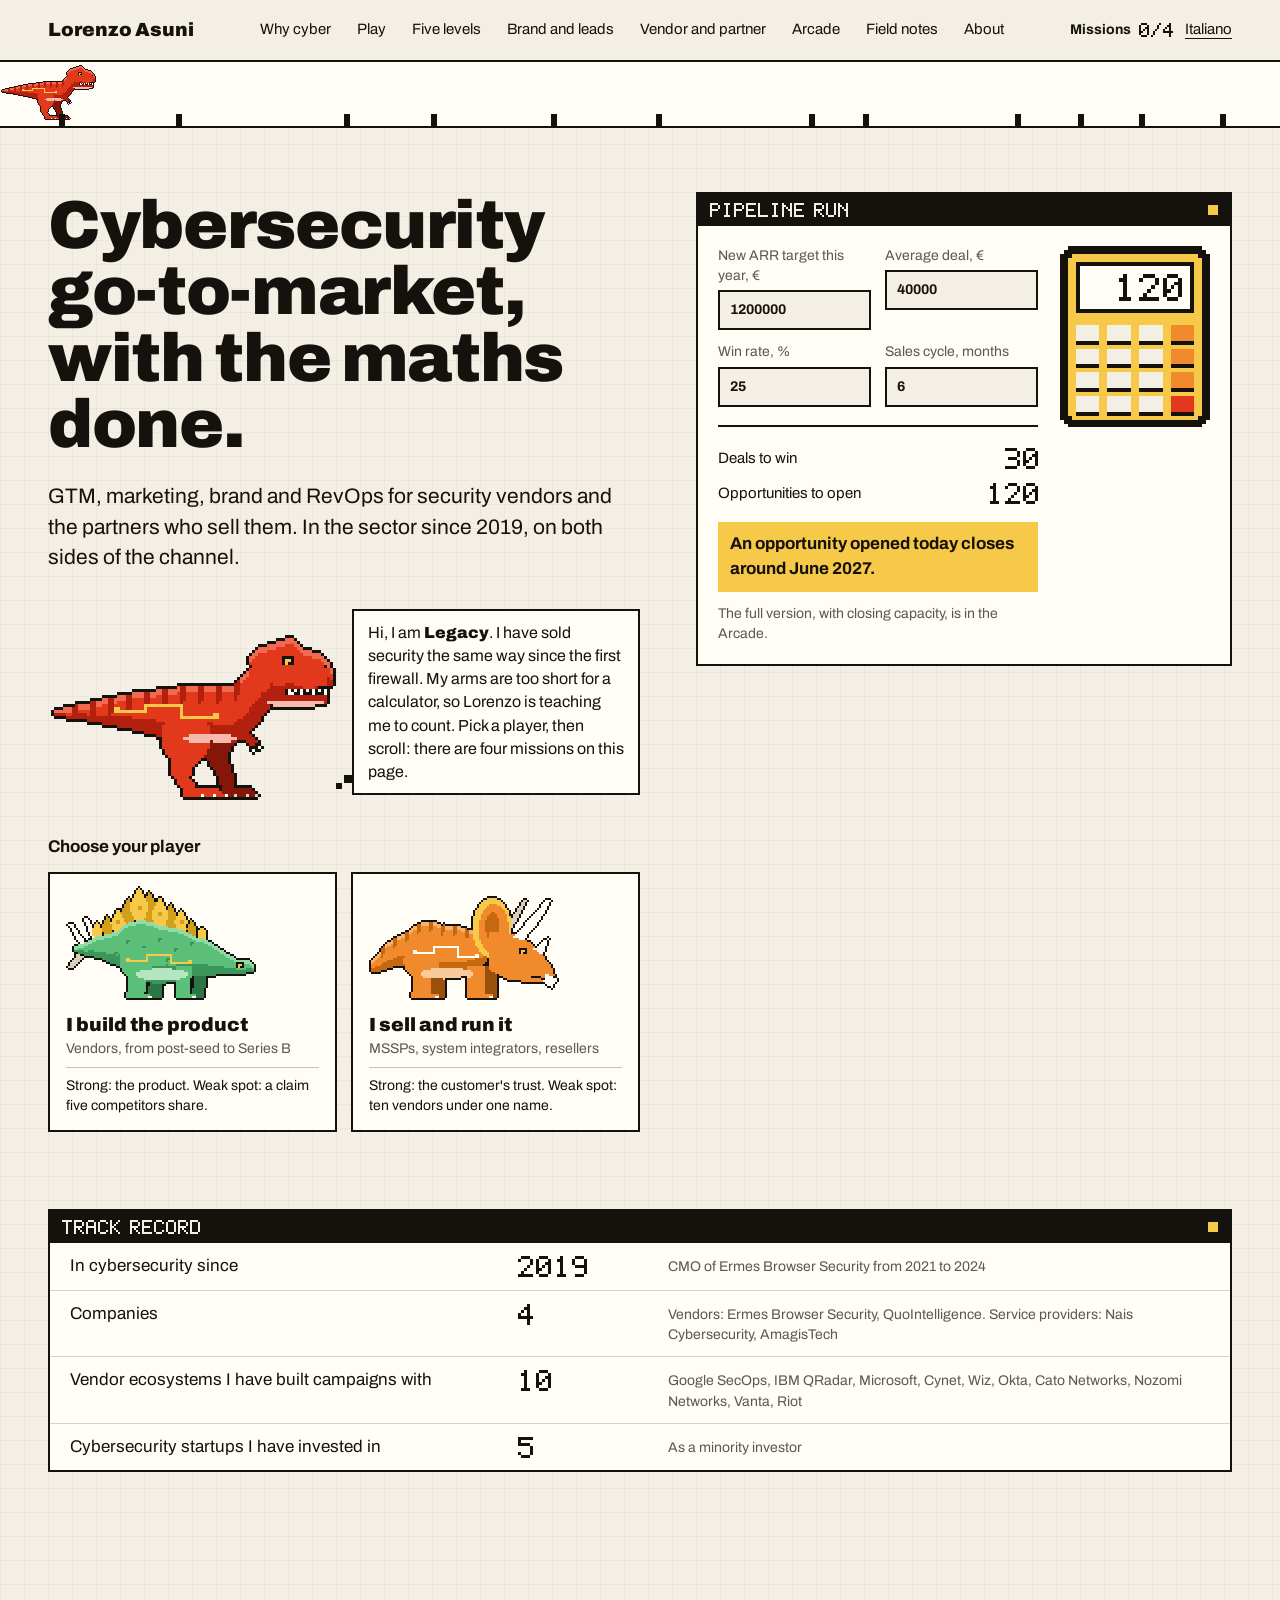
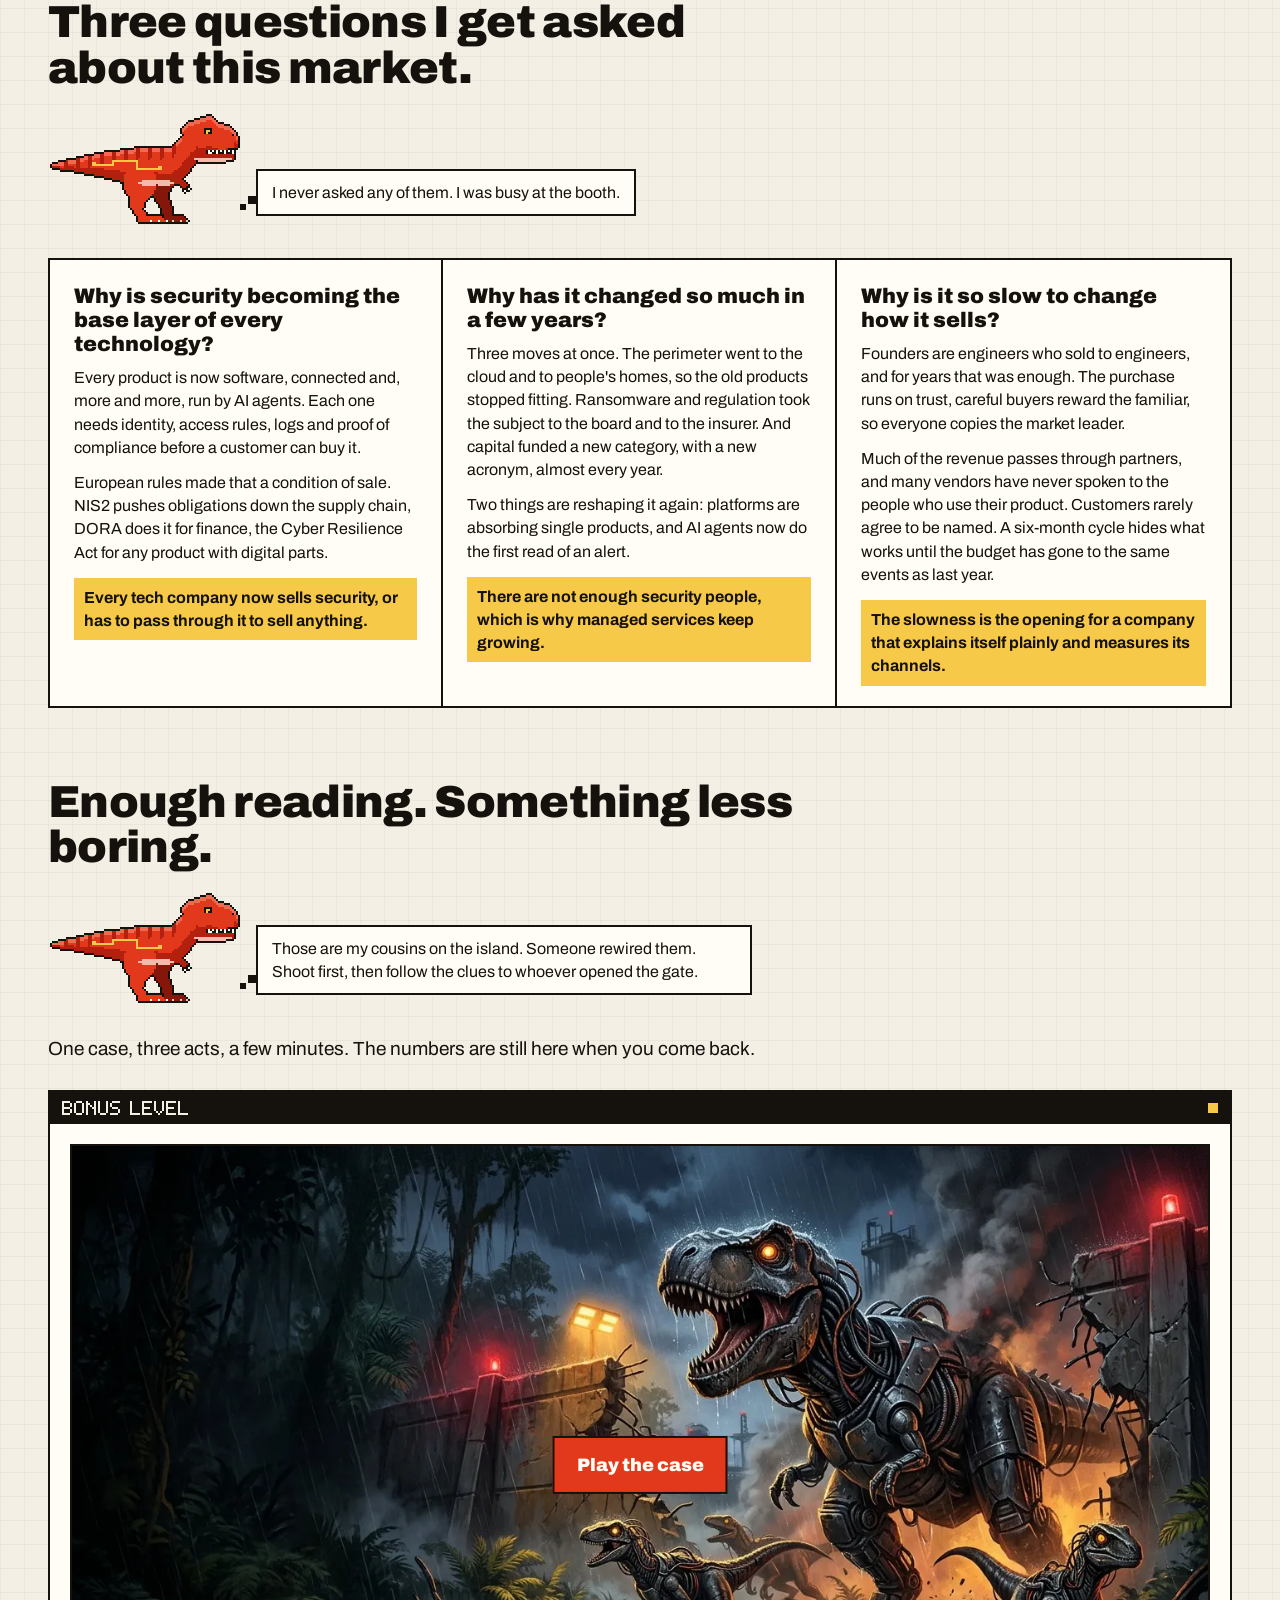
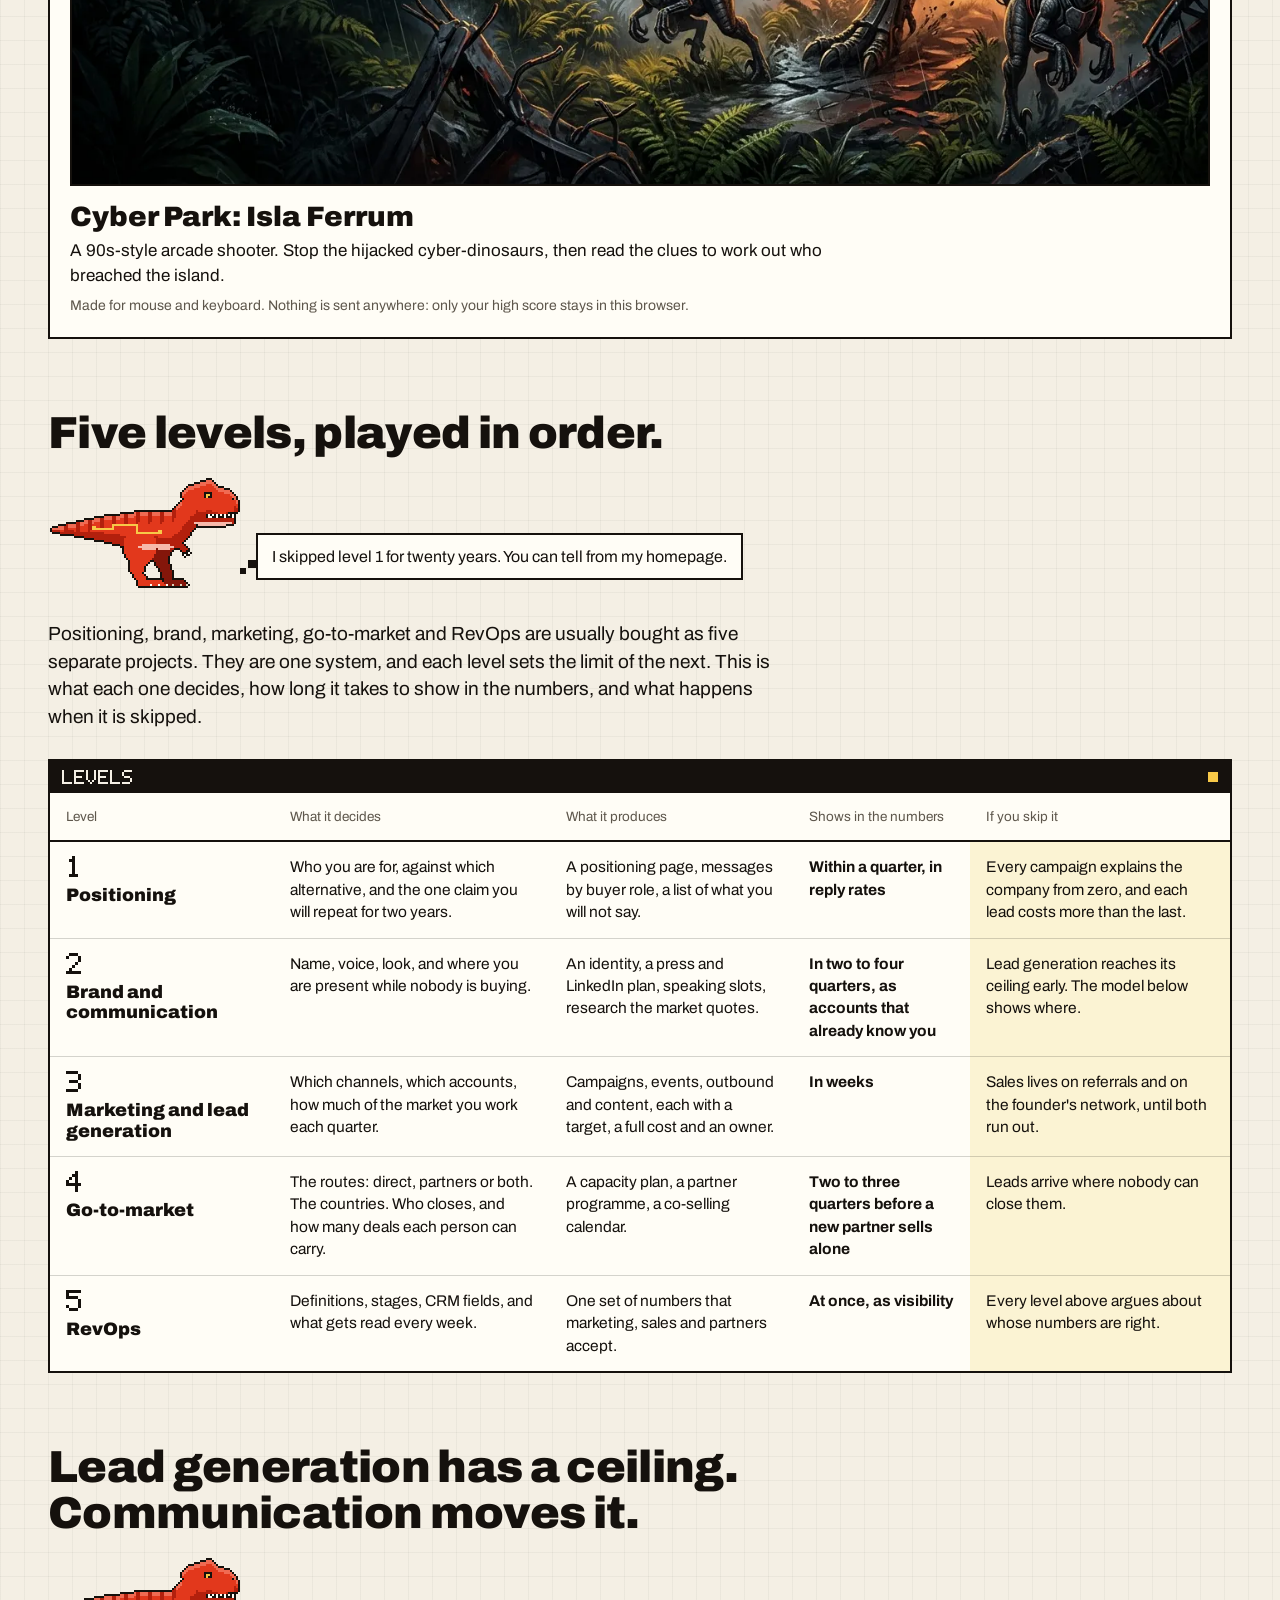
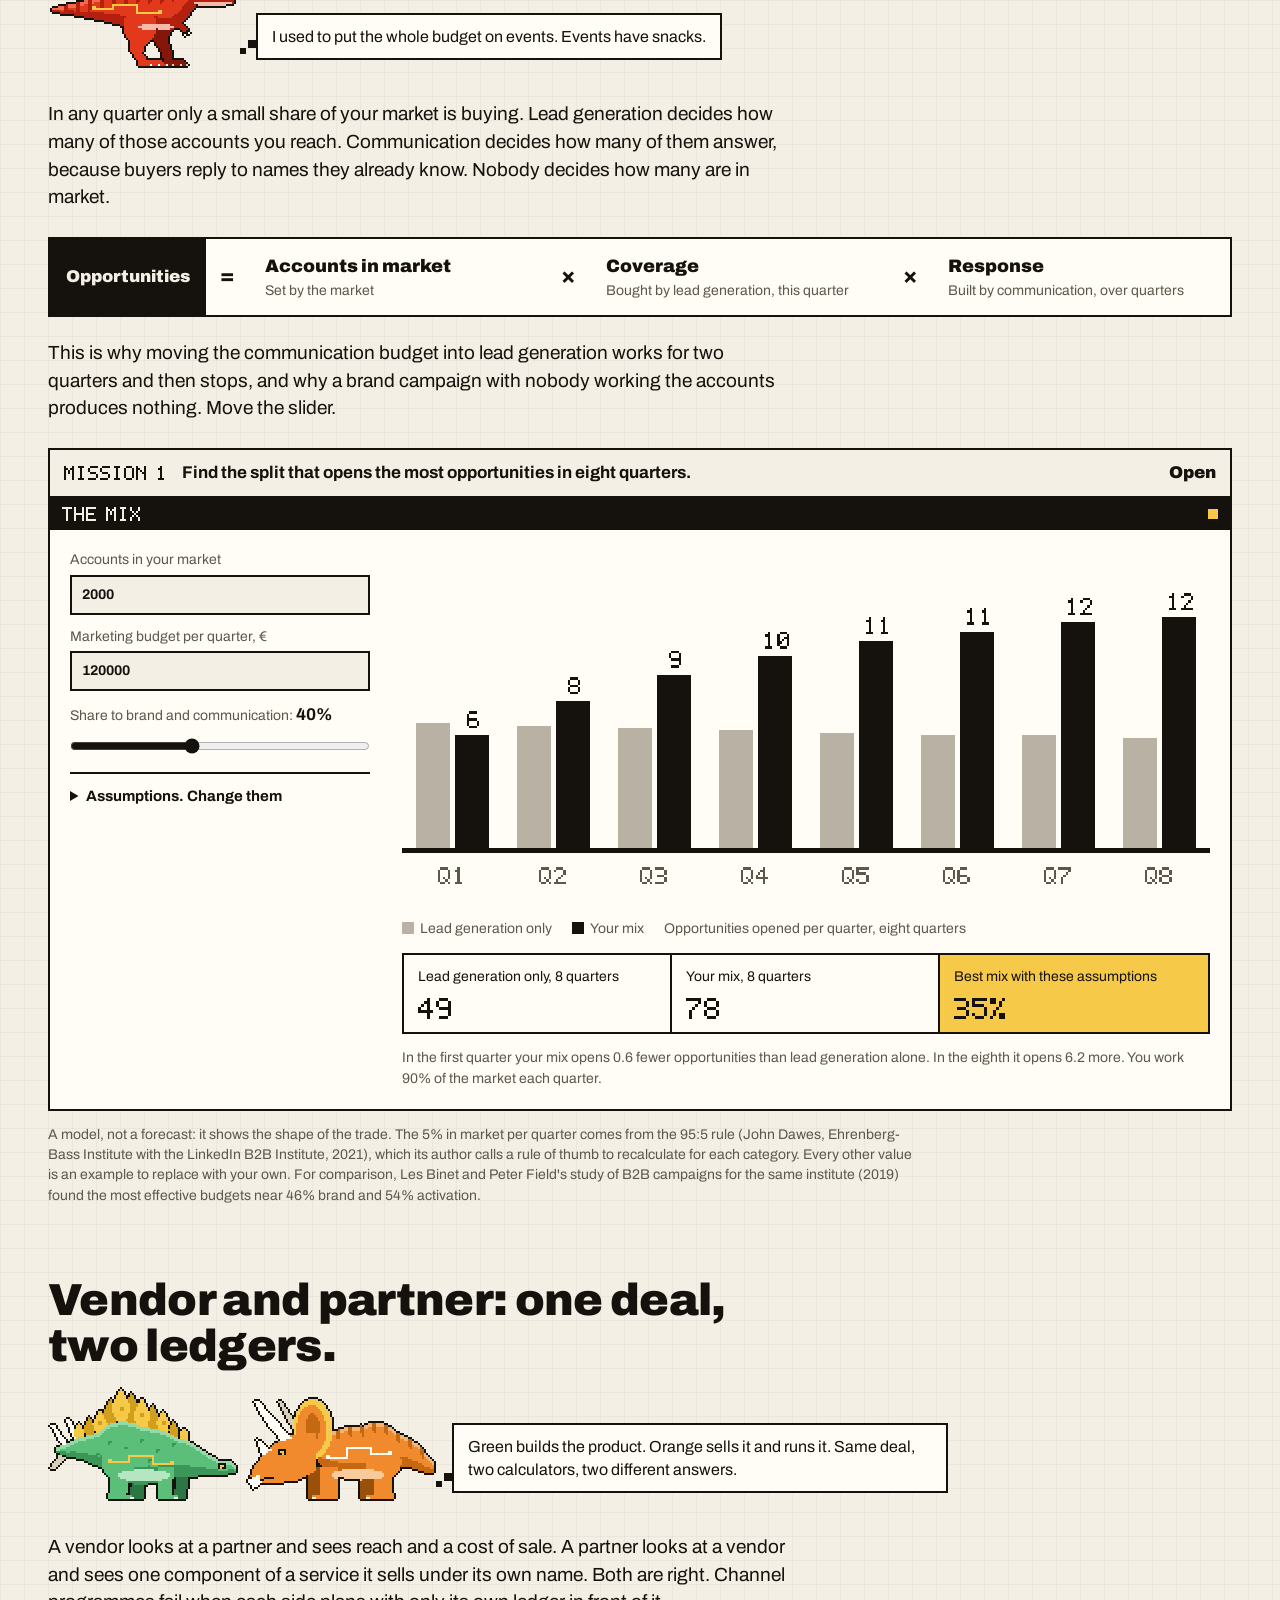
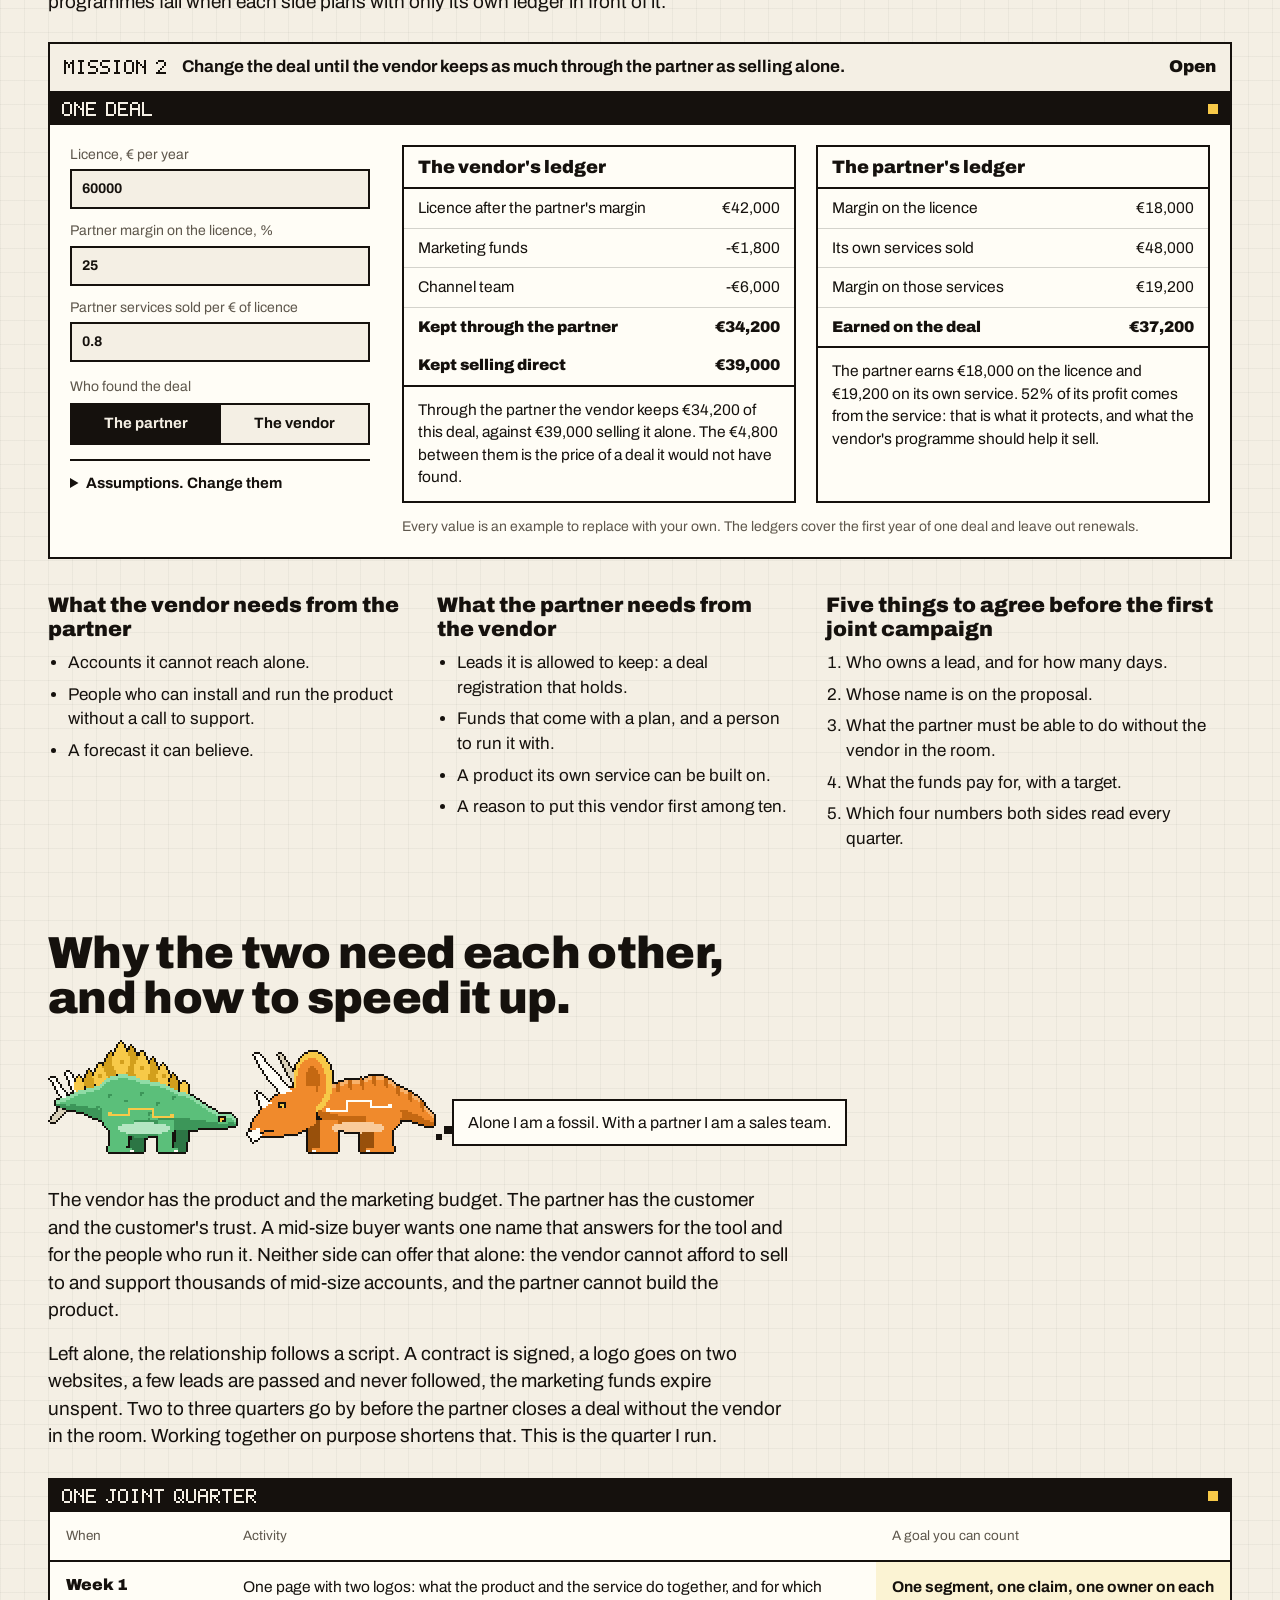
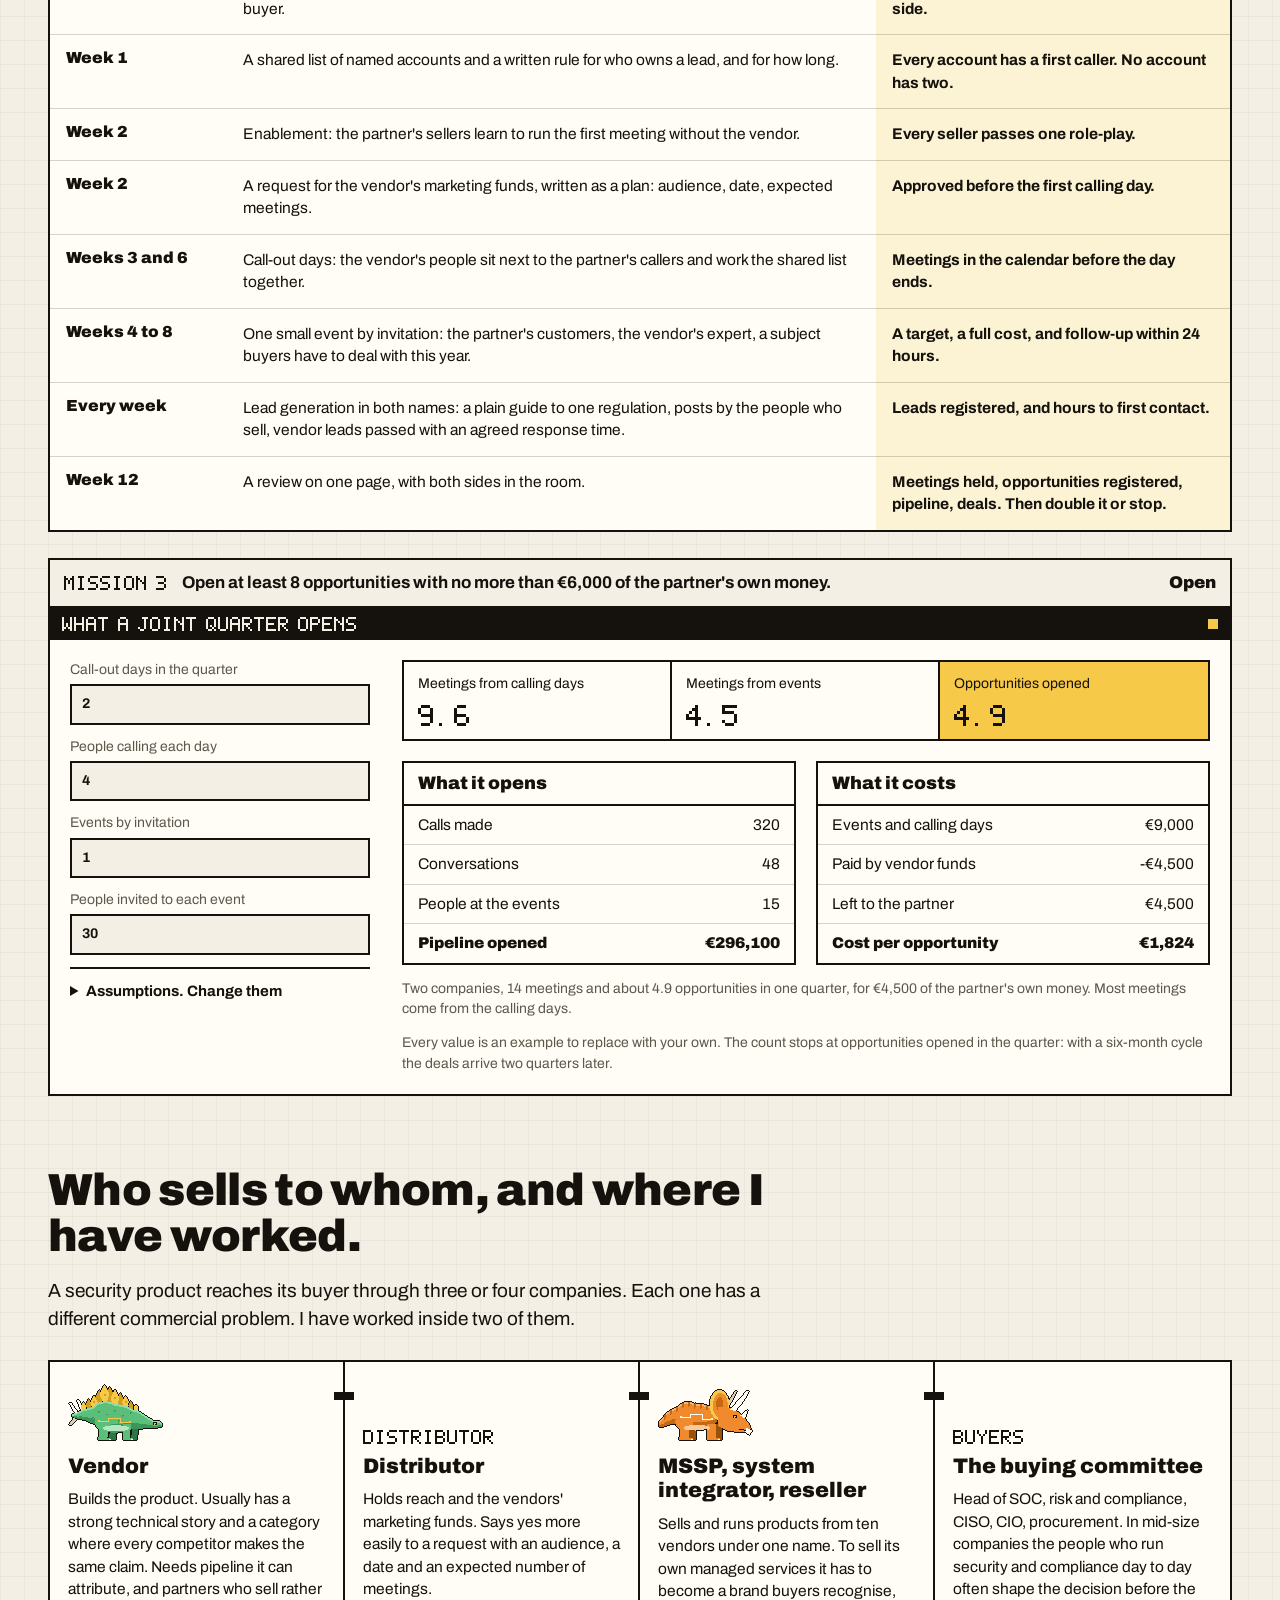
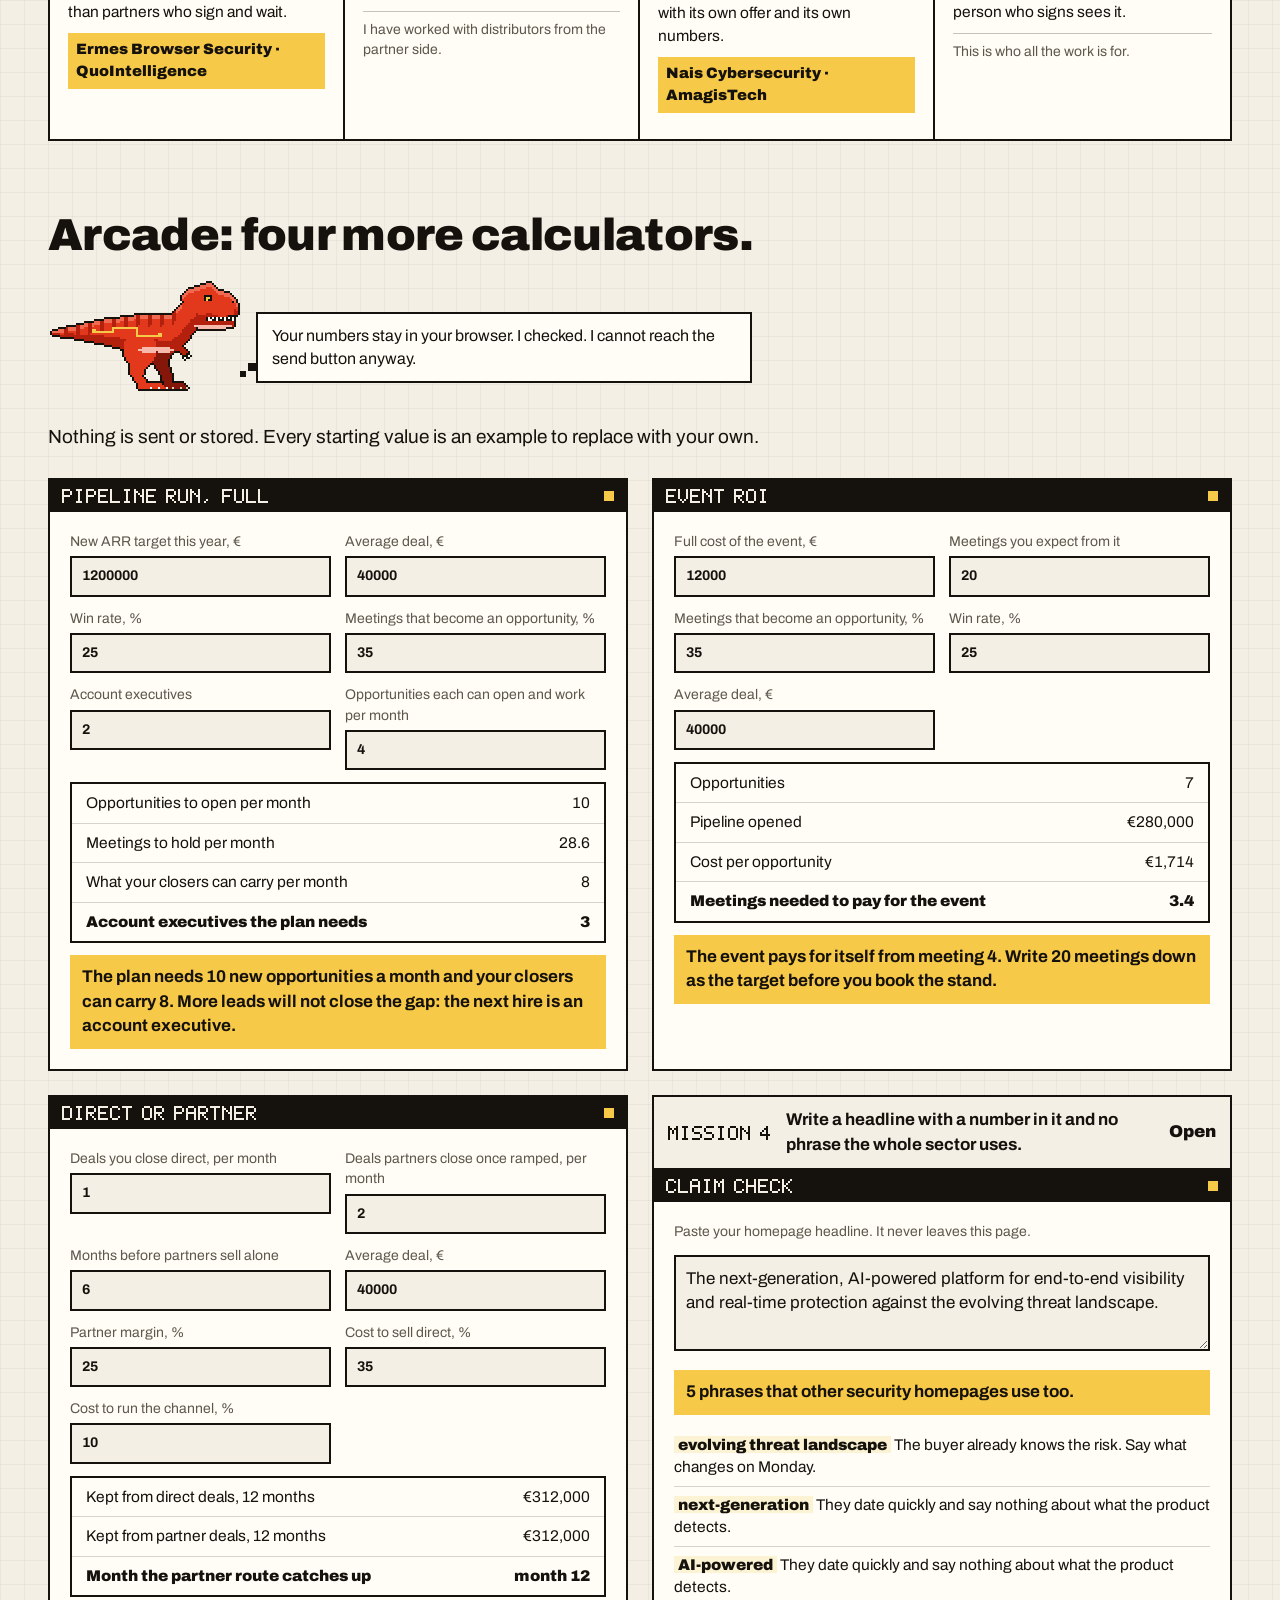
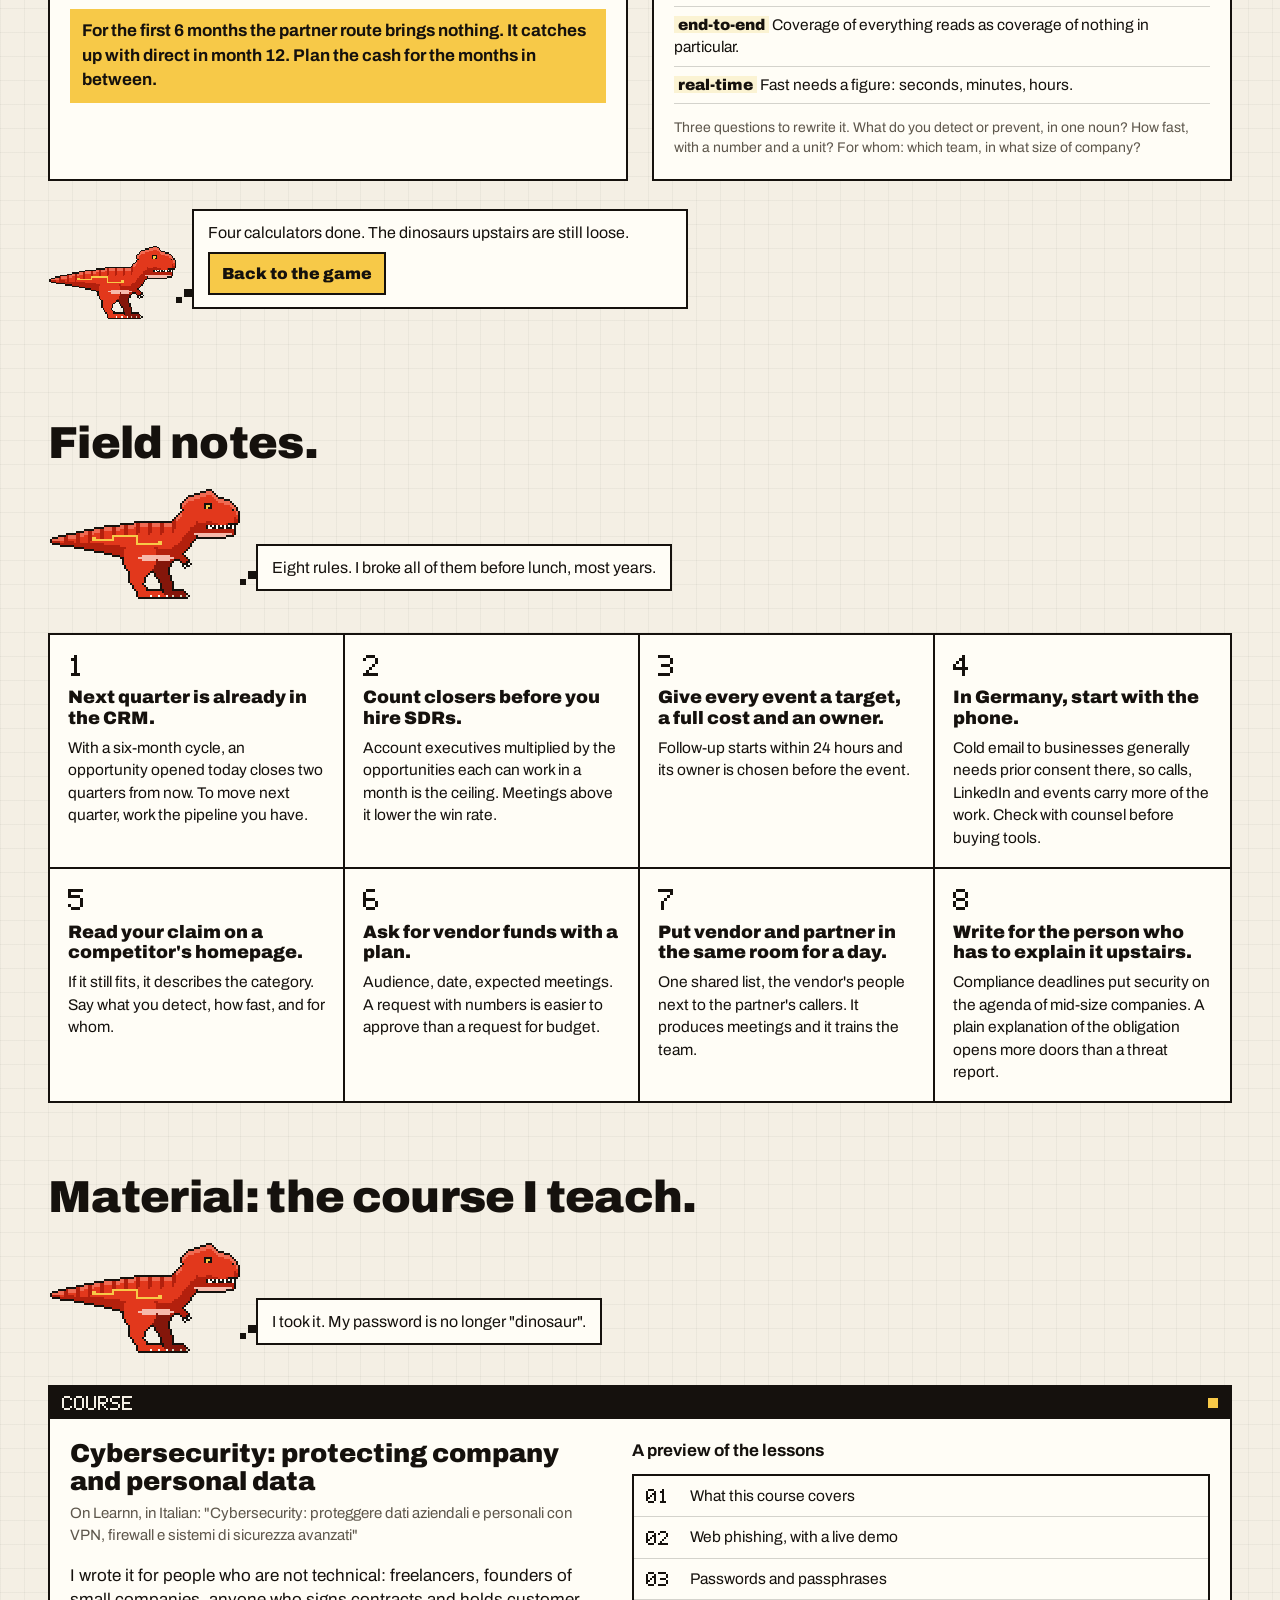
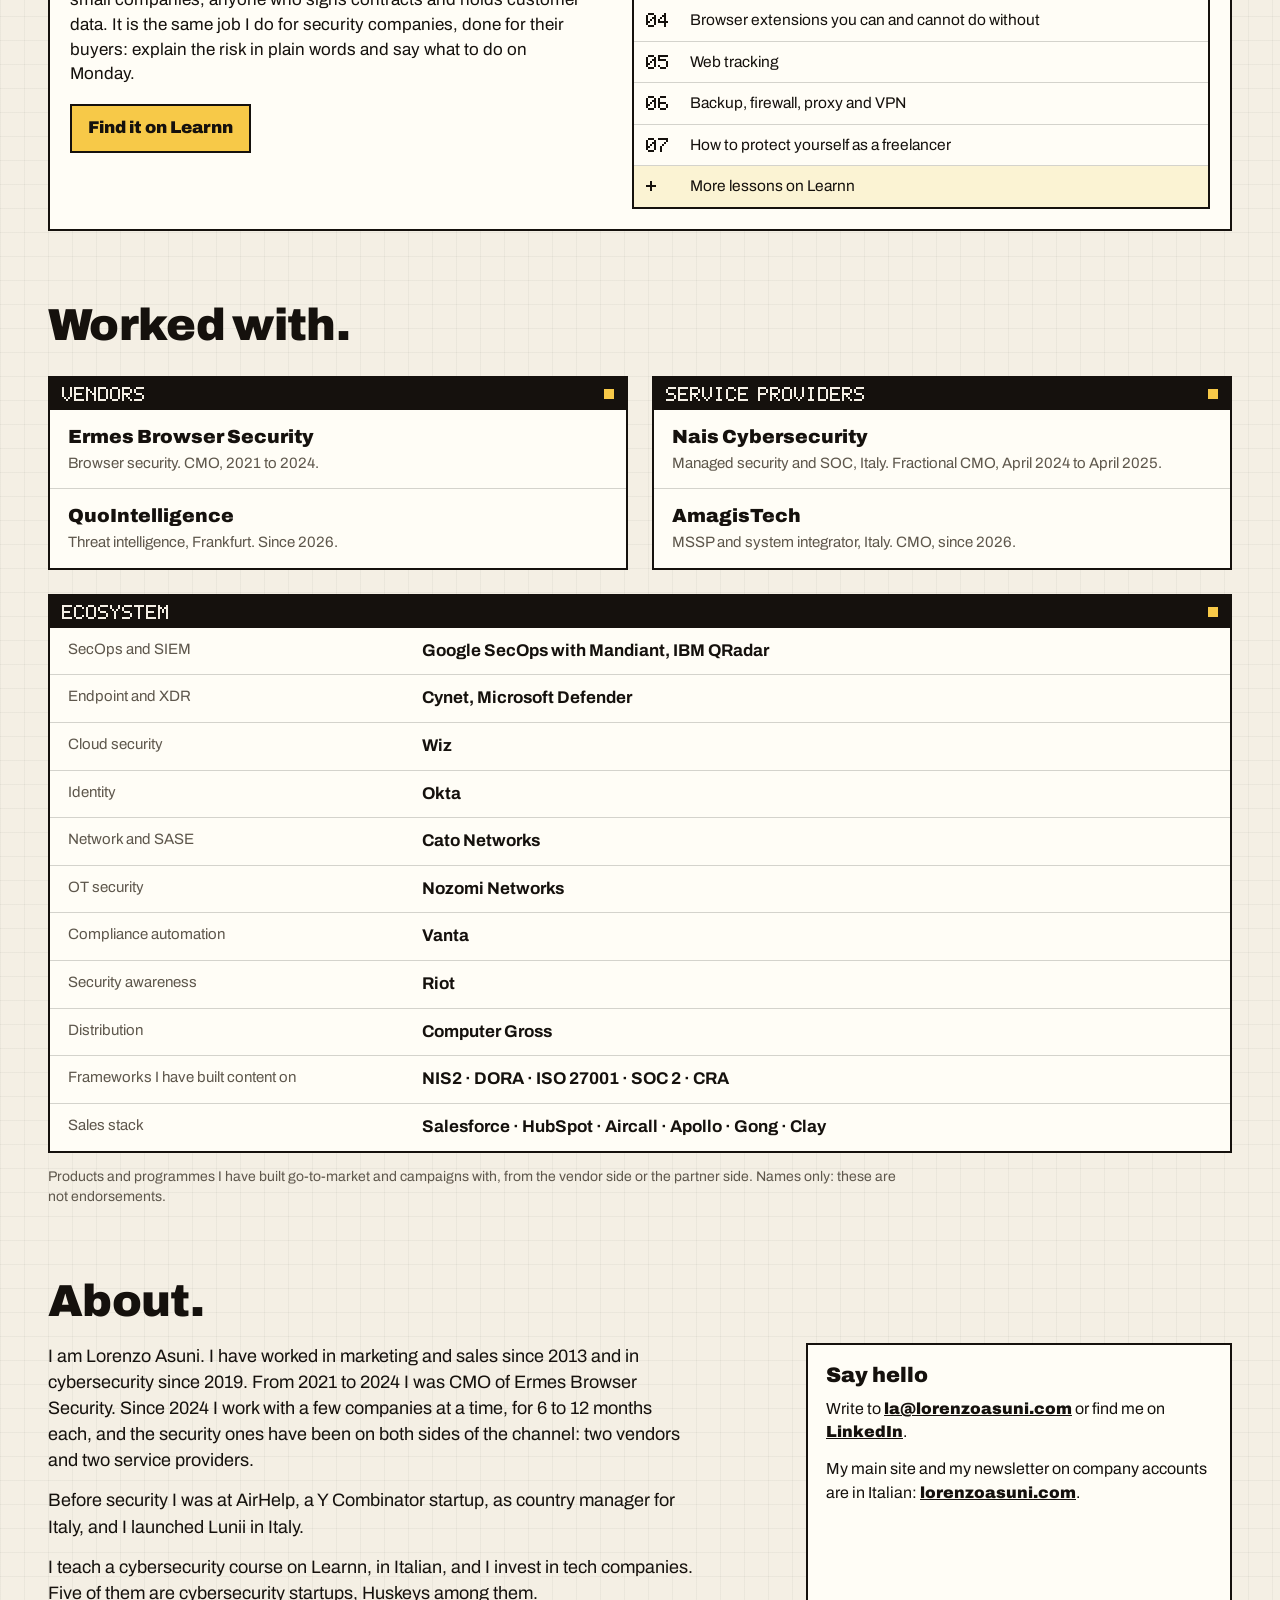
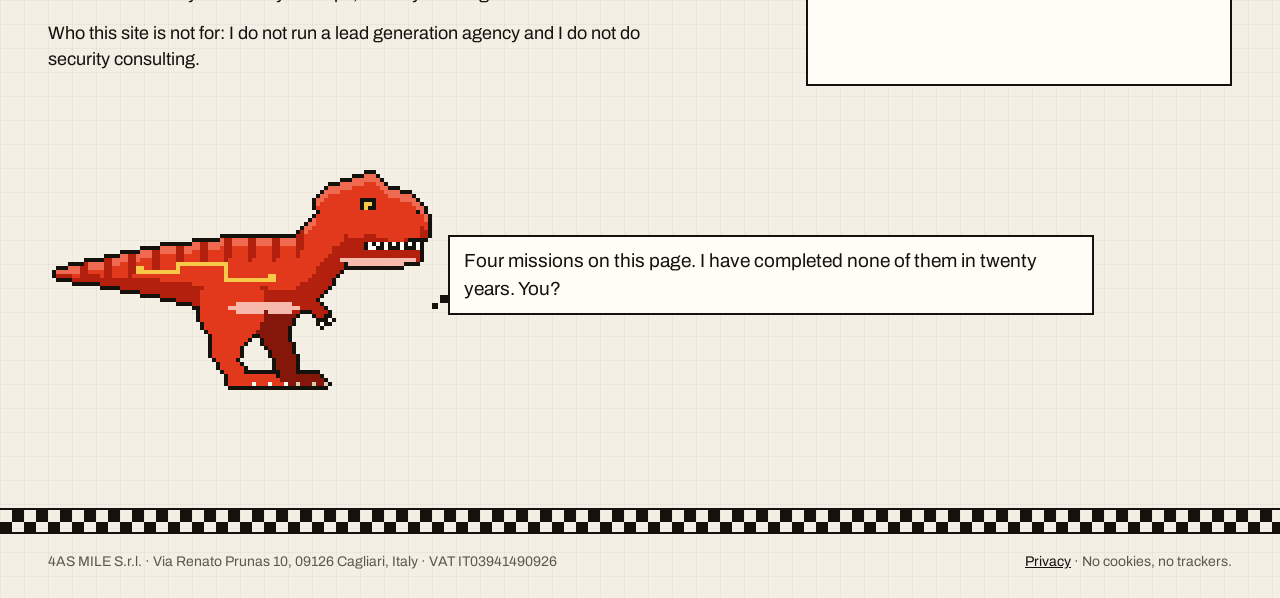
==== commit 2905d36e: "Game: Cyber Park: Isla Ferrum as the third section, played inside the page Co-Authored-By: Claude Op" ====
--- a/index.html
+++ b/index.html
@@ -202,6 +202,21 @@
 .arcade .trovate li { padding: 7px 0; border-bottom: 1px solid rgba(21,17,13,.18); font-size: 15.5px; }
 .arcade .trovate b { font-weight: 900; background: #FBF3D3; padding: 0 4px; }
 .arcade .larga { grid-column: 1 / -1; }
+.riaggancio { margin-top: 28px; }
+.riaggancio a { display: inline-block; margin: 8px 0 2px; font-weight: 900; color: var(--ink); background: var(--giallo); border: var(--filo); padding: 8px 12px; text-decoration: none; white-space: nowrap; }
+.gioco { margin-top: 28px; }
+.gioco .schermo { position: relative; aspect-ratio: 16 / 9; background: #090E0C; border: var(--filo); overflow: hidden; }
+.gioco .schermo img, .gioco .schermo iframe { position: absolute; inset: 0; width: 100%; height: 100%; border: 0; display: block; }
+.gioco .schermo img { object-fit: cover; }
+.gioco .schermo .apri { position: absolute; left: 50%; top: 50%; transform: translate(-50%, -50%); font: inherit; font-weight: 900; font-size: 18px; color: var(--carta-chiara); background: var(--rosso); border: var(--filo); padding: 14px 22px; cursor: pointer; white-space: nowrap; }
+.gioco .sotto { display: flex; flex-wrap: wrap; align-items: baseline; justify-content: space-between; gap: 8px 24px; margin-top: 16px; }
+.gioco h3 { font-weight: 900; font-size: 28px; line-height: 1.05; margin: 0 0 8px; }
+.gioco p { margin: 0; max-width: 46em; }
+.gioco .fonte { font-size: 14px; color: var(--nota); margin-top: 8px; }
+.gioco .comandi { display: flex; gap: 10px; }
+.gioco .comandi button { font: inherit; font-weight: 700; font-size: 14px; color: var(--ink); background: var(--giallo); border: var(--filo); padding: 8px 12px; cursor: pointer; }
+.gioco .comandi button[hidden] { display: none; }
+@media (max-width: 700px) { .gioco .schermo { aspect-ratio: 9 / 16; max-height: 82vh; } }
 .note { display: grid; grid-template-columns: repeat(4, minmax(0, 1fr)); gap: 0; margin-top: 28px; border: var(--filo); background: var(--carta-chiara); }
 .note article { padding: 18px; border-right: var(--filo); border-bottom: var(--filo); }
 .note article:nth-child(4n) { border-right: 0; }
@@ -360,6 +375,7 @@
   <a class="nome" href="#start">Lorenzo Asuni</a>
   <nav aria-label="Sections">
     <a href="#why">Why cyber</a>
+    <a href="#game">Play</a>
     <a href="#levels">Five levels</a>
     <a href="#mix">Brand and leads</a>
     <a href="#channel">Vendor and partner</a>
@@ -455,6 +471,29 @@
         <p>Much of the revenue passes through partners, and many vendors have never spoken to the people who use their product. Customers rarely agree to be named. A six-month cycle hides what works until the budget has gone to the same events as last year.</p>
         <p class="punto">The slowness is the opening for a company that explains itself plainly and measures its channels.</p>
       </article>
+    </div>
+  </section>
+
+  <section class="blocco" id="game">
+    <h2>Enough reading. Something less boring.</h2>
+    <p class="guida"><span class="sprite" data-sprite="rex" data-tinta="legacy" data-w="192" aria-hidden="true"></span><span class="fumetto">Those are my cousins on the island. Someone rewired them. Shoot first, then follow the clues to whoever opened the gate.</span></p>
+    <p class="intro">One case, three acts, a few minutes. The numbers are still here when you come back.</p>
+    <div class="finestra gioco">
+      <header><span class="px" data-t="BONUS LEVEL" data-s="2"></span><i aria-hidden="true"></i></header>
+      <div class="corpo">
+        <div class="schermo" id="gioco-schermo">
+          <img src="game/cover.webp" alt="" width="1376" height="768" loading="lazy">
+          <button type="button" class="apri" id="gioco-avvia">Play the case</button>
+        </div>
+        <div class="sotto">
+          <div>
+            <h3>Cyber Park: Isla Ferrum</h3>
+            <p>A 90s-style arcade shooter. Stop the hijacked cyber-dinosaurs, then read the clues to work out who breached the island.</p>
+            <p class="fonte">Made for mouse and keyboard. Nothing is sent anywhere: only your high score stays in this browser.</p>
+          </div>
+          <div class="comandi"><button type="button" id="gioco-pieno" hidden>Full screen</button><button type="button" id="gioco-chiudi" hidden>Close</button></div>
+        </div>
+      </div>
     </div>
   </section>
 
@@ -795,7 +834,9 @@
           </div>
         </div>
       </div>
-    </div>
+
+    </div>
+    <p class="guida riaggancio"><span class="sprite" data-sprite="rex" data-tinta="legacy" data-w="128" aria-hidden="true"></span><span class="fumetto">Four calculators done. The dinosaurs upstairs are still loose. <a href="#game">Back to the game</a></span></p>
   </section>
 
   <section class="blocco" id="notes">
@@ -1296,5 +1337,41 @@
   if (m) scegli(m[1]);
 })();
 </script>
+<script>
+(function () {
+  var schermo = document.getElementById('gioco-schermo');
+  var avvia = document.getElementById('gioco-avvia');
+  var pieno = document.getElementById('gioco-pieno');
+  var chiudi = document.getElementById('gioco-chiudi');
+  if (!schermo || !avvia) return;
+  var copertina = schermo.innerHTML;
+  function apri() {
+    var f = document.createElement('iframe');
+    f.src = 'game/';
+    f.title = 'Cyber Park: Isla Ferrum';
+    f.setAttribute('allow', 'fullscreen; autoplay');
+    f.setAttribute('allowfullscreen', '');
+    schermo.innerHTML = '';
+    schermo.appendChild(f);
+    f.addEventListener('load', function () { try { f.contentWindow.focus(); } catch (e) {} f.focus(); });
+    schermo.addEventListener('pointerdown', function () { f.focus(); });
+    pieno.hidden = !(schermo.requestFullscreen || schermo.webkitRequestFullscreen);
+    chiudi.hidden = false;
+  }
+  avvia.addEventListener('click', apri);
+  pieno.addEventListener('click', function () {
+    var r = schermo.requestFullscreen || schermo.webkitRequestFullscreen;
+    if (r) r.call(schermo);
+  });
+  chiudi.addEventListener('click', function () {
+    schermo.innerHTML = copertina;
+    pieno.hidden = true;
+    chiudi.hidden = true;
+    var b = document.getElementById('gioco-avvia');
+    b.addEventListener('click', apri);
+    b.focus();
+  });
+})();
+</script>
 </body>
 </html>
